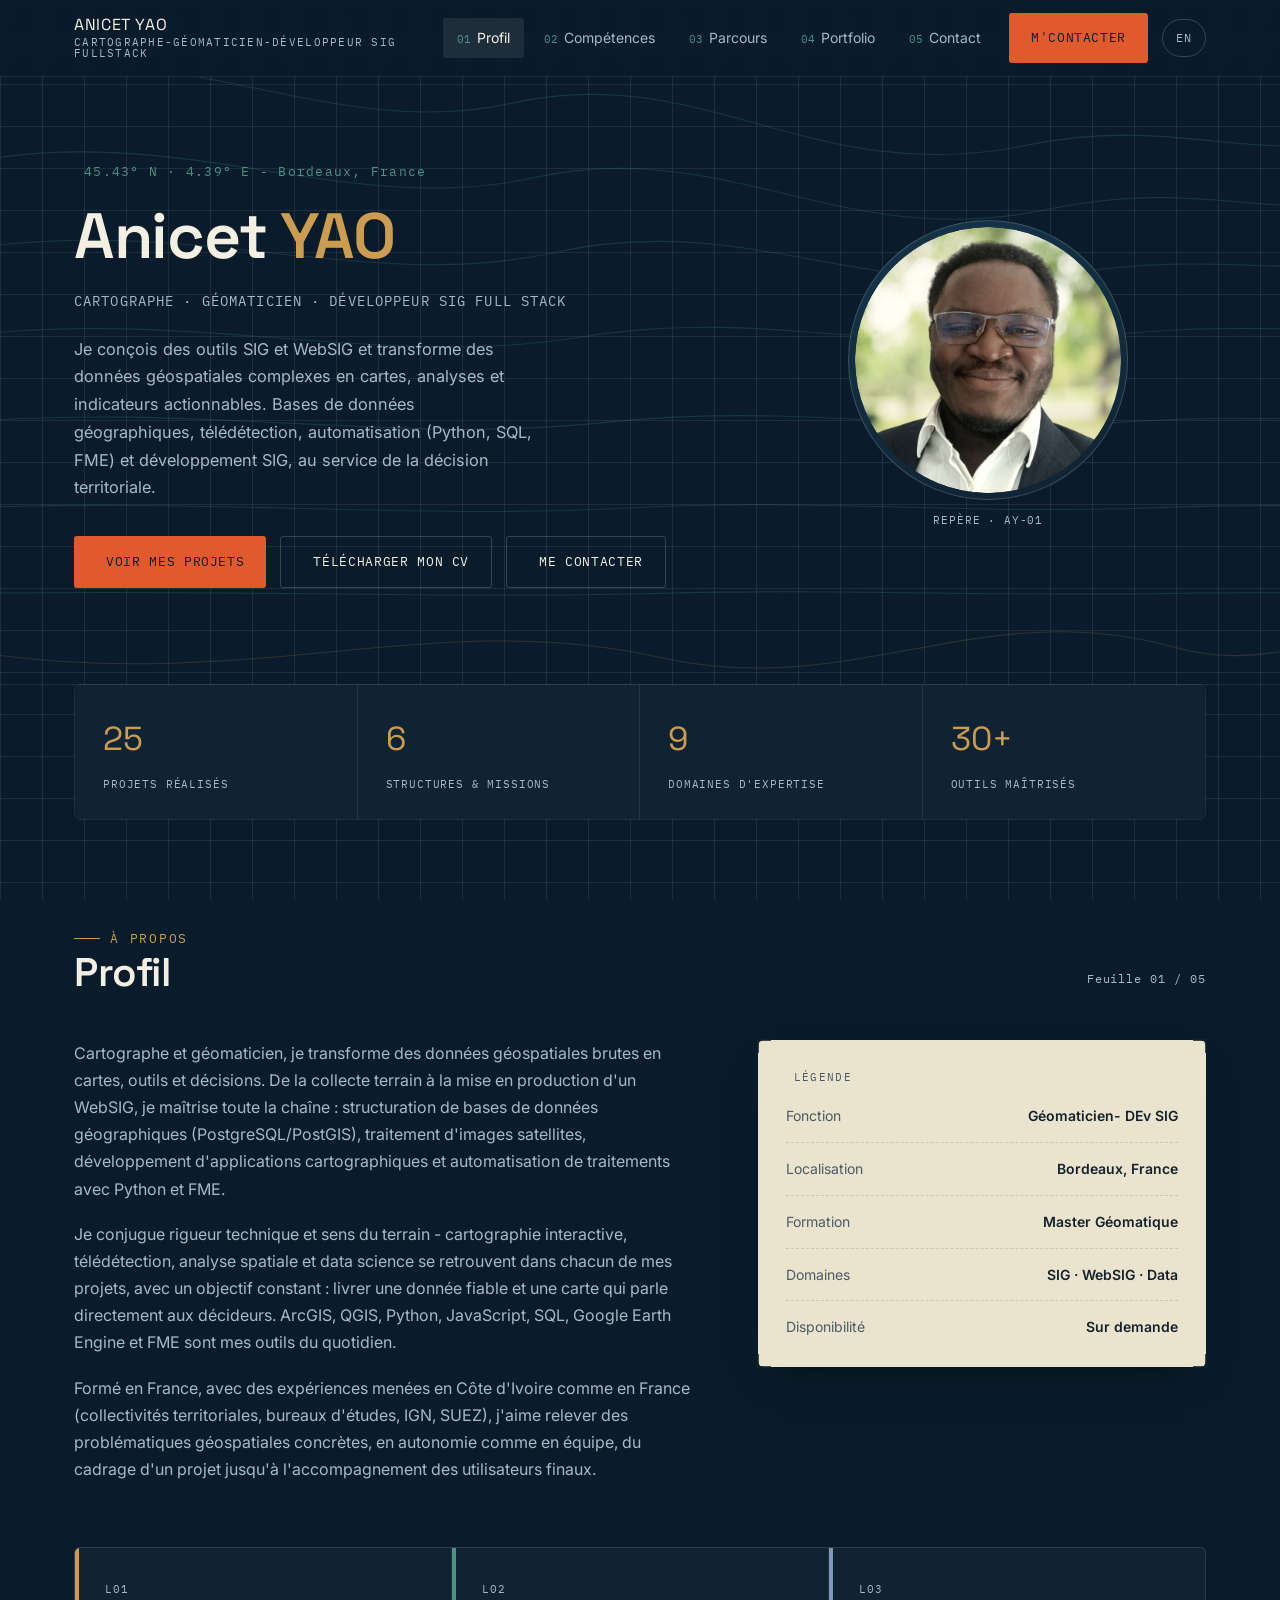
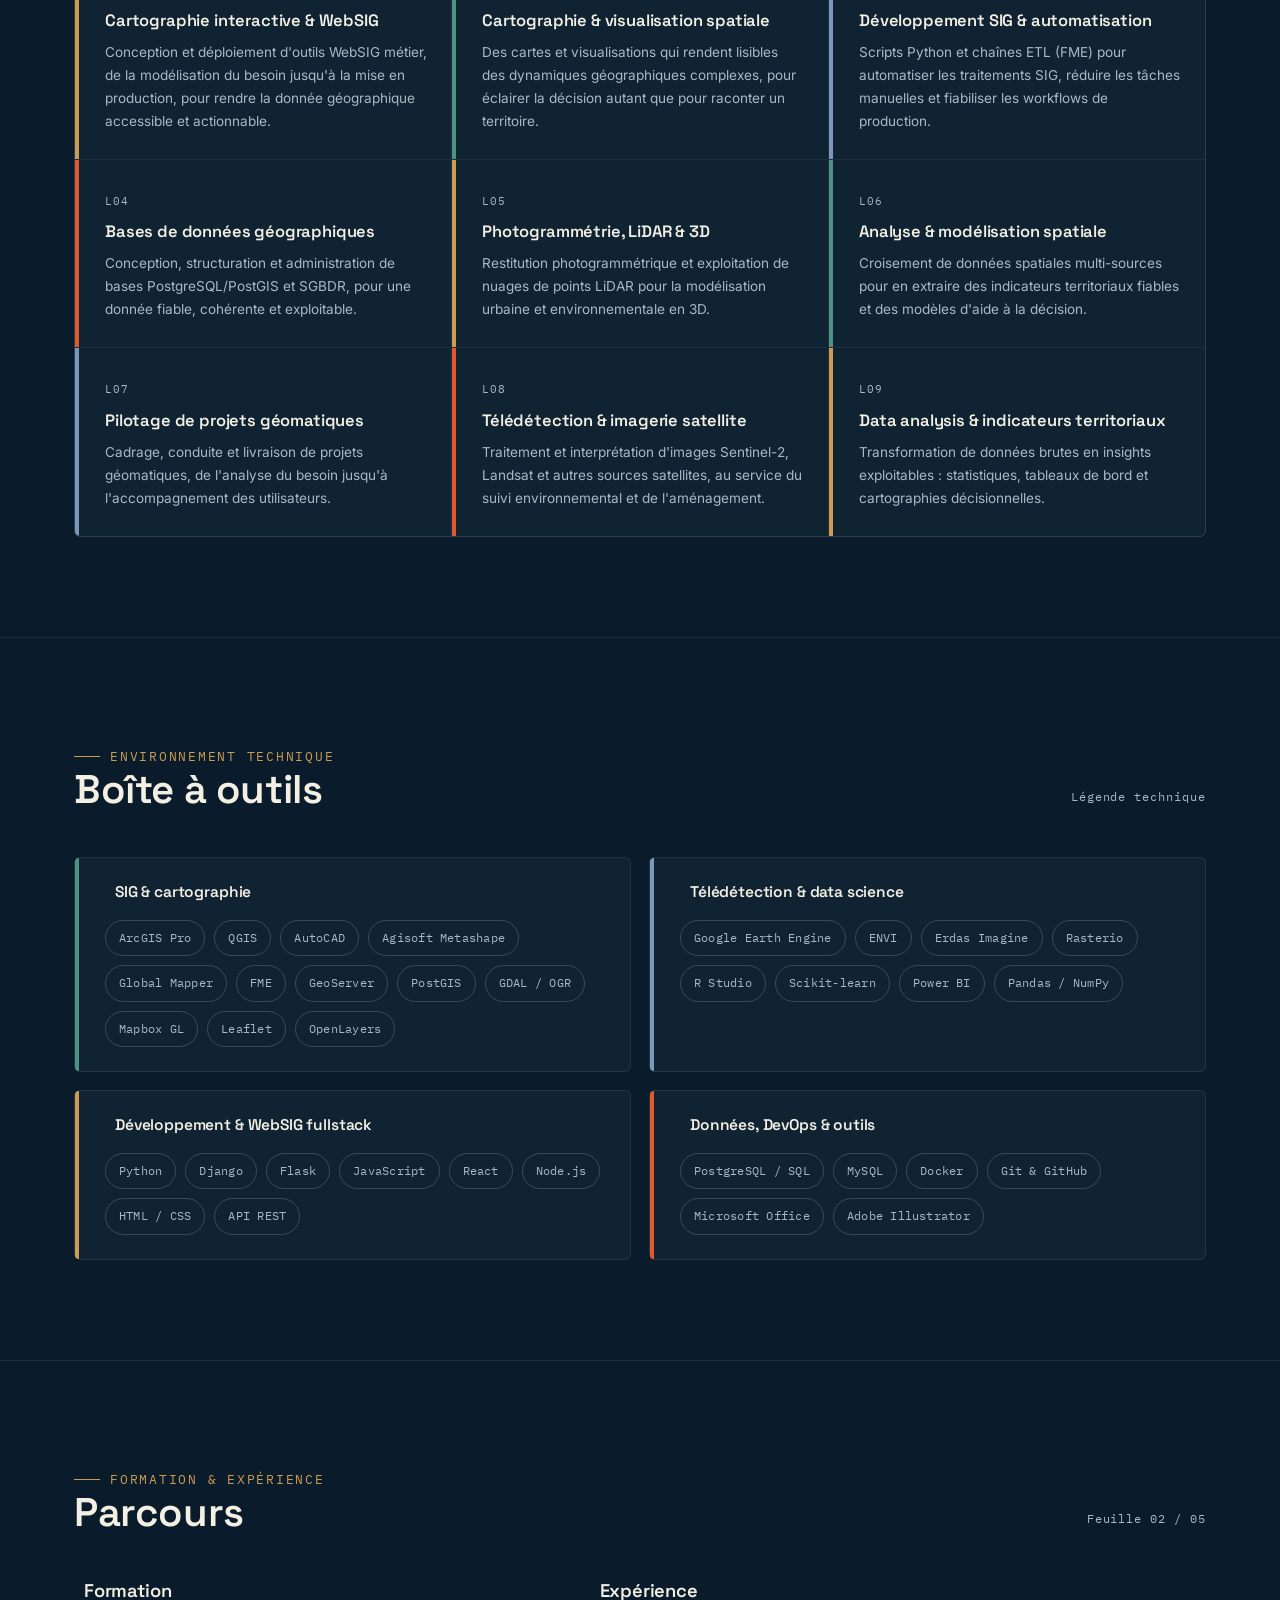
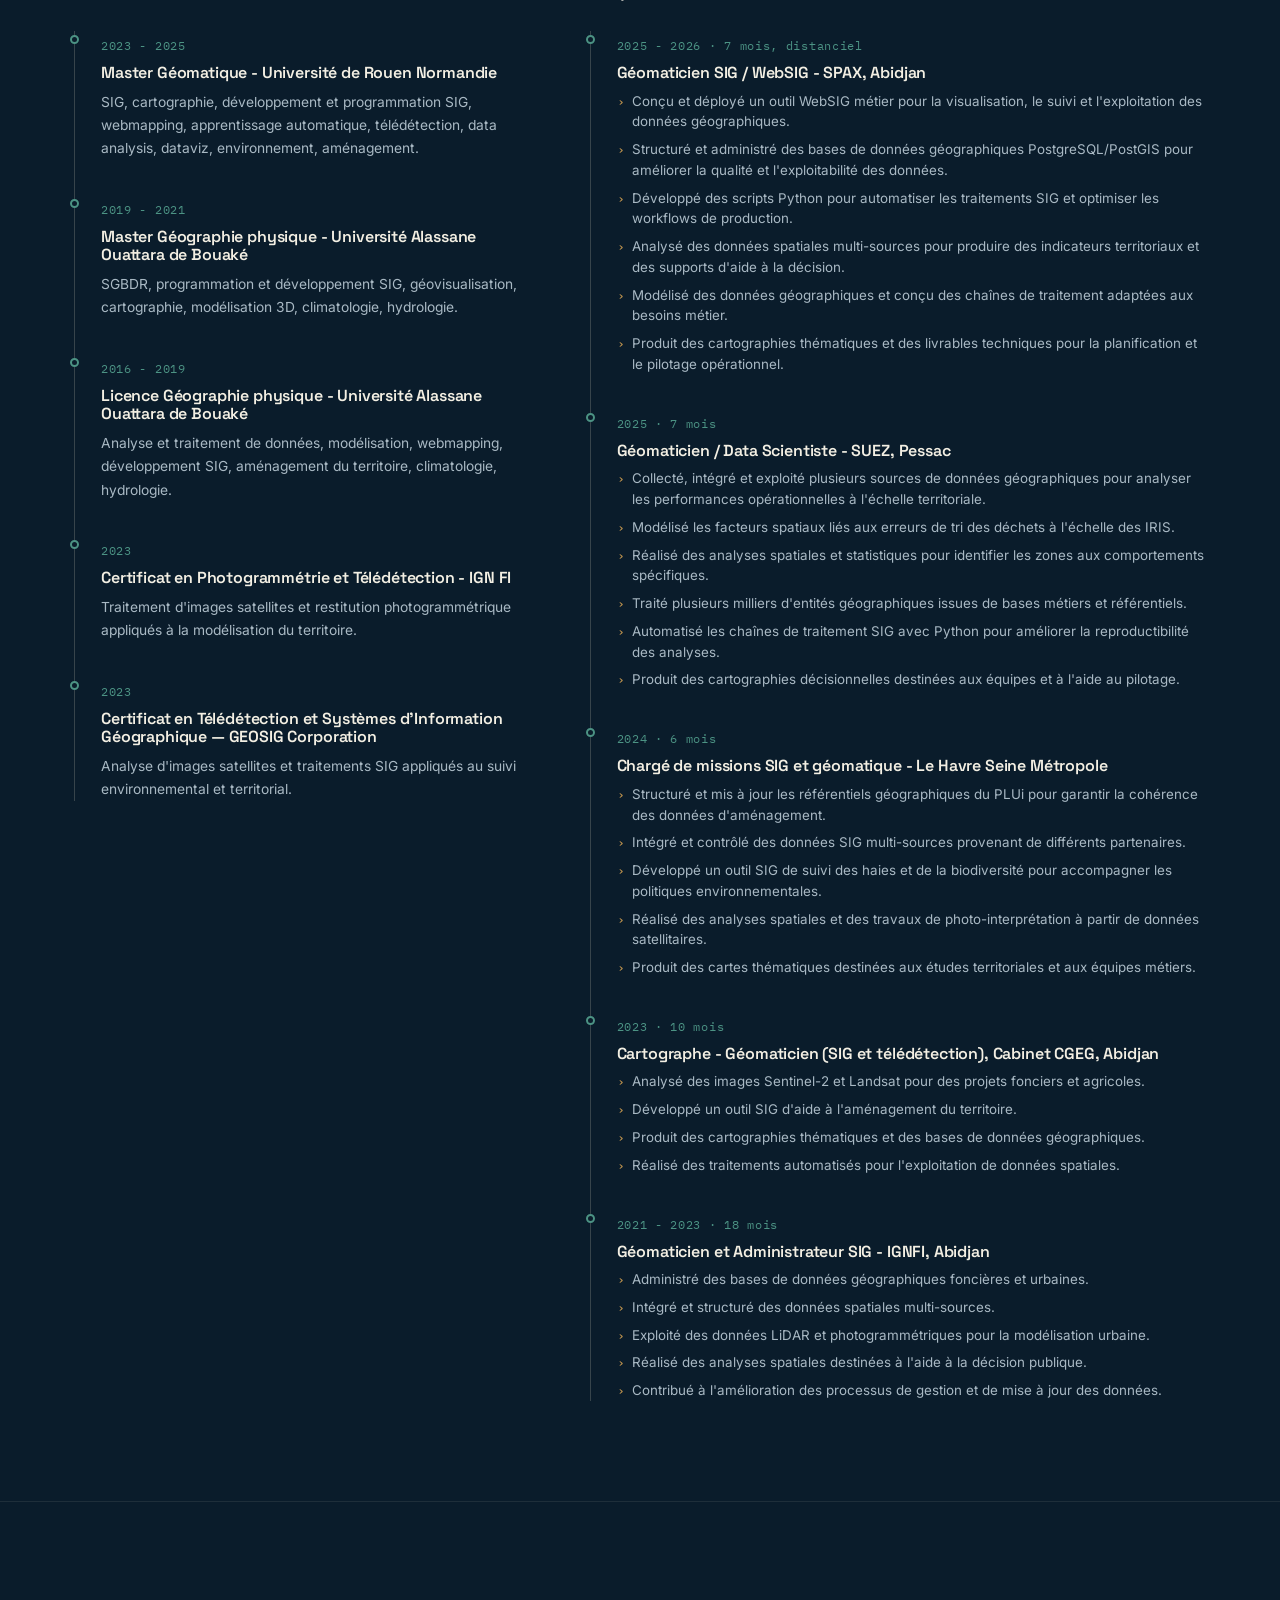
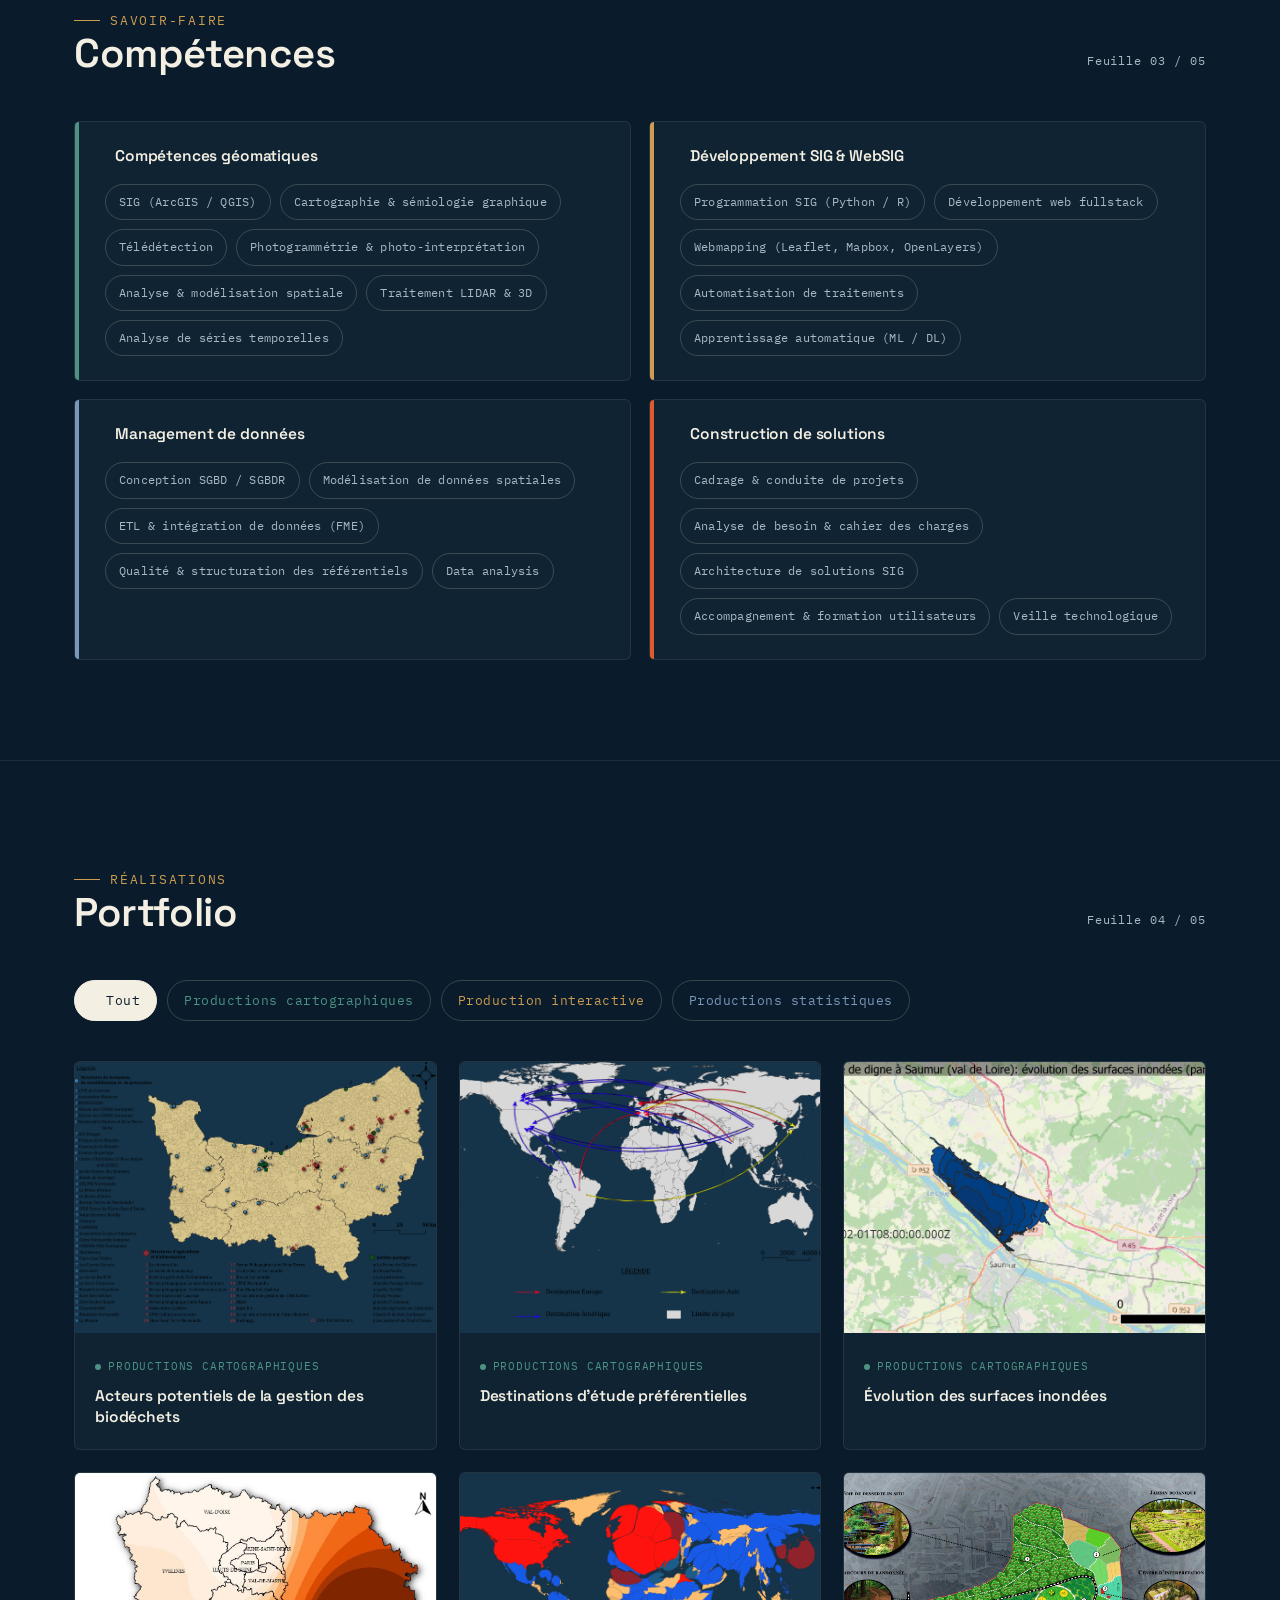
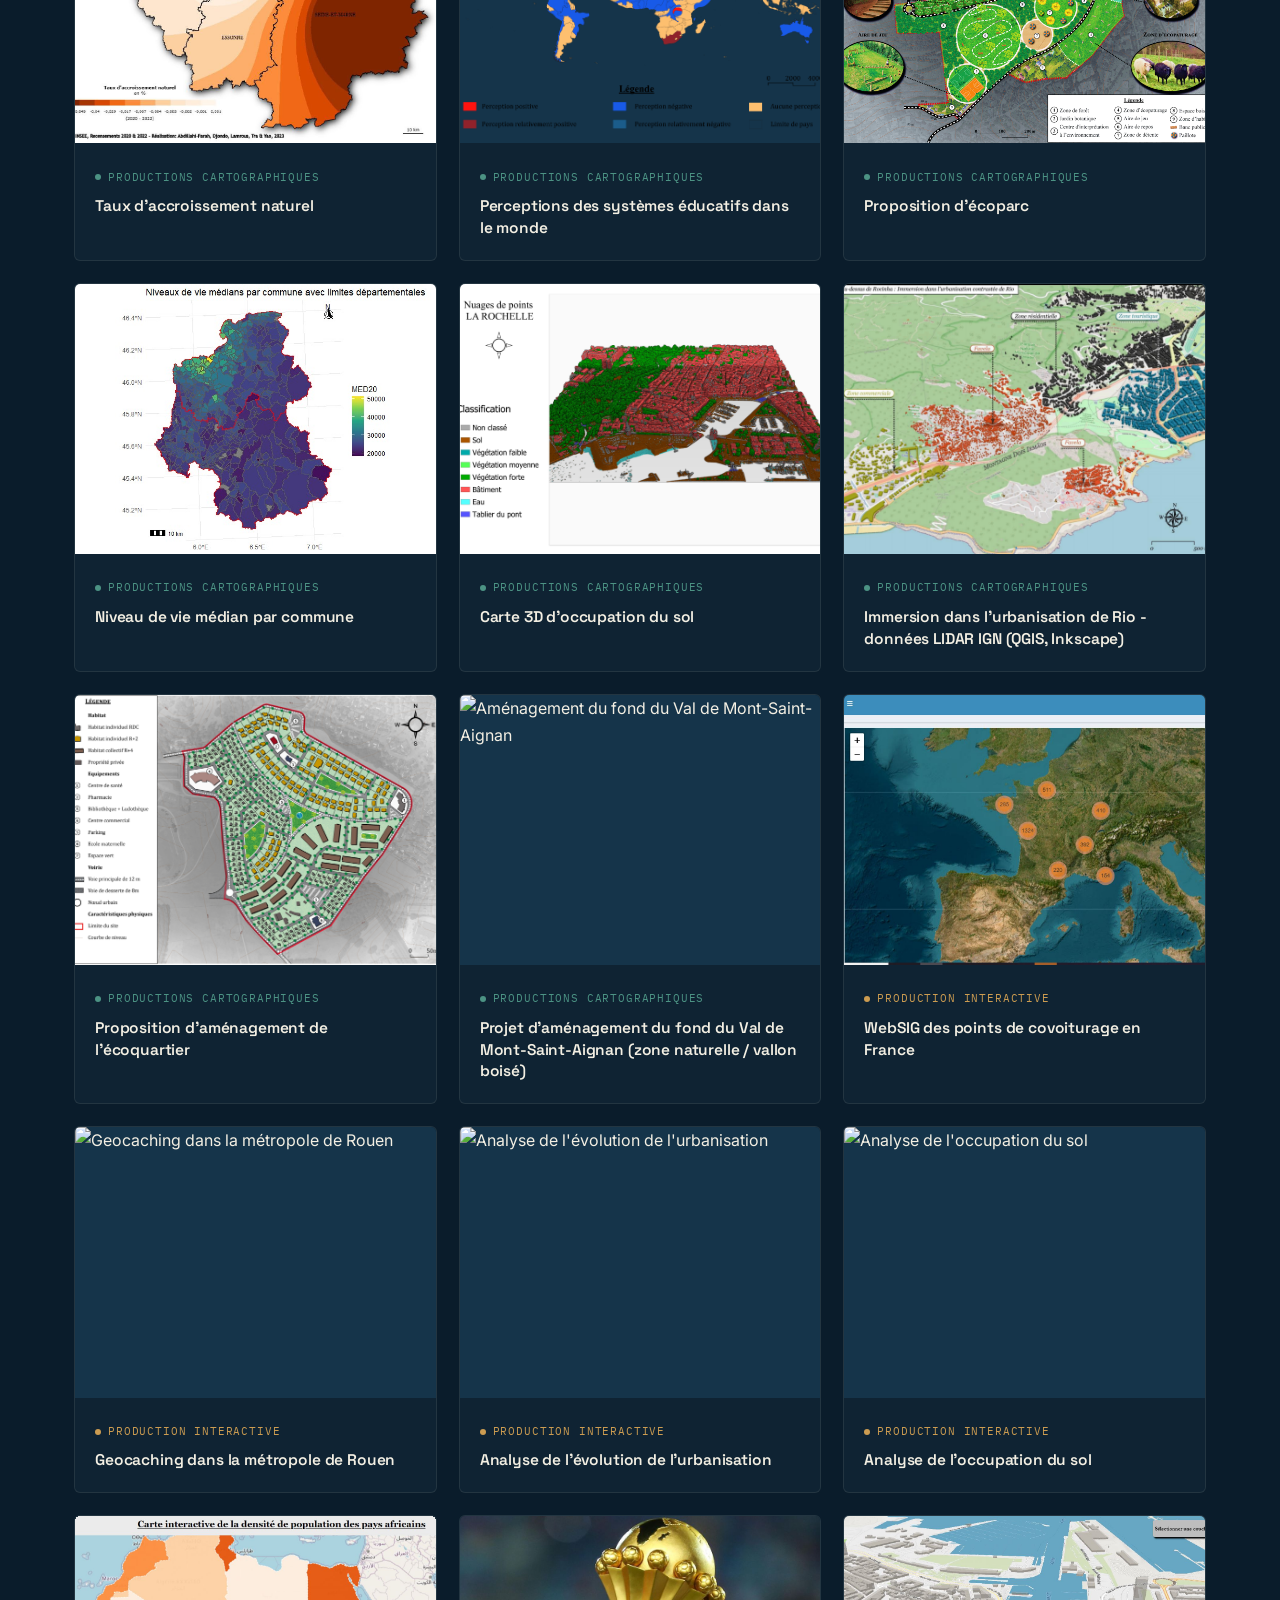
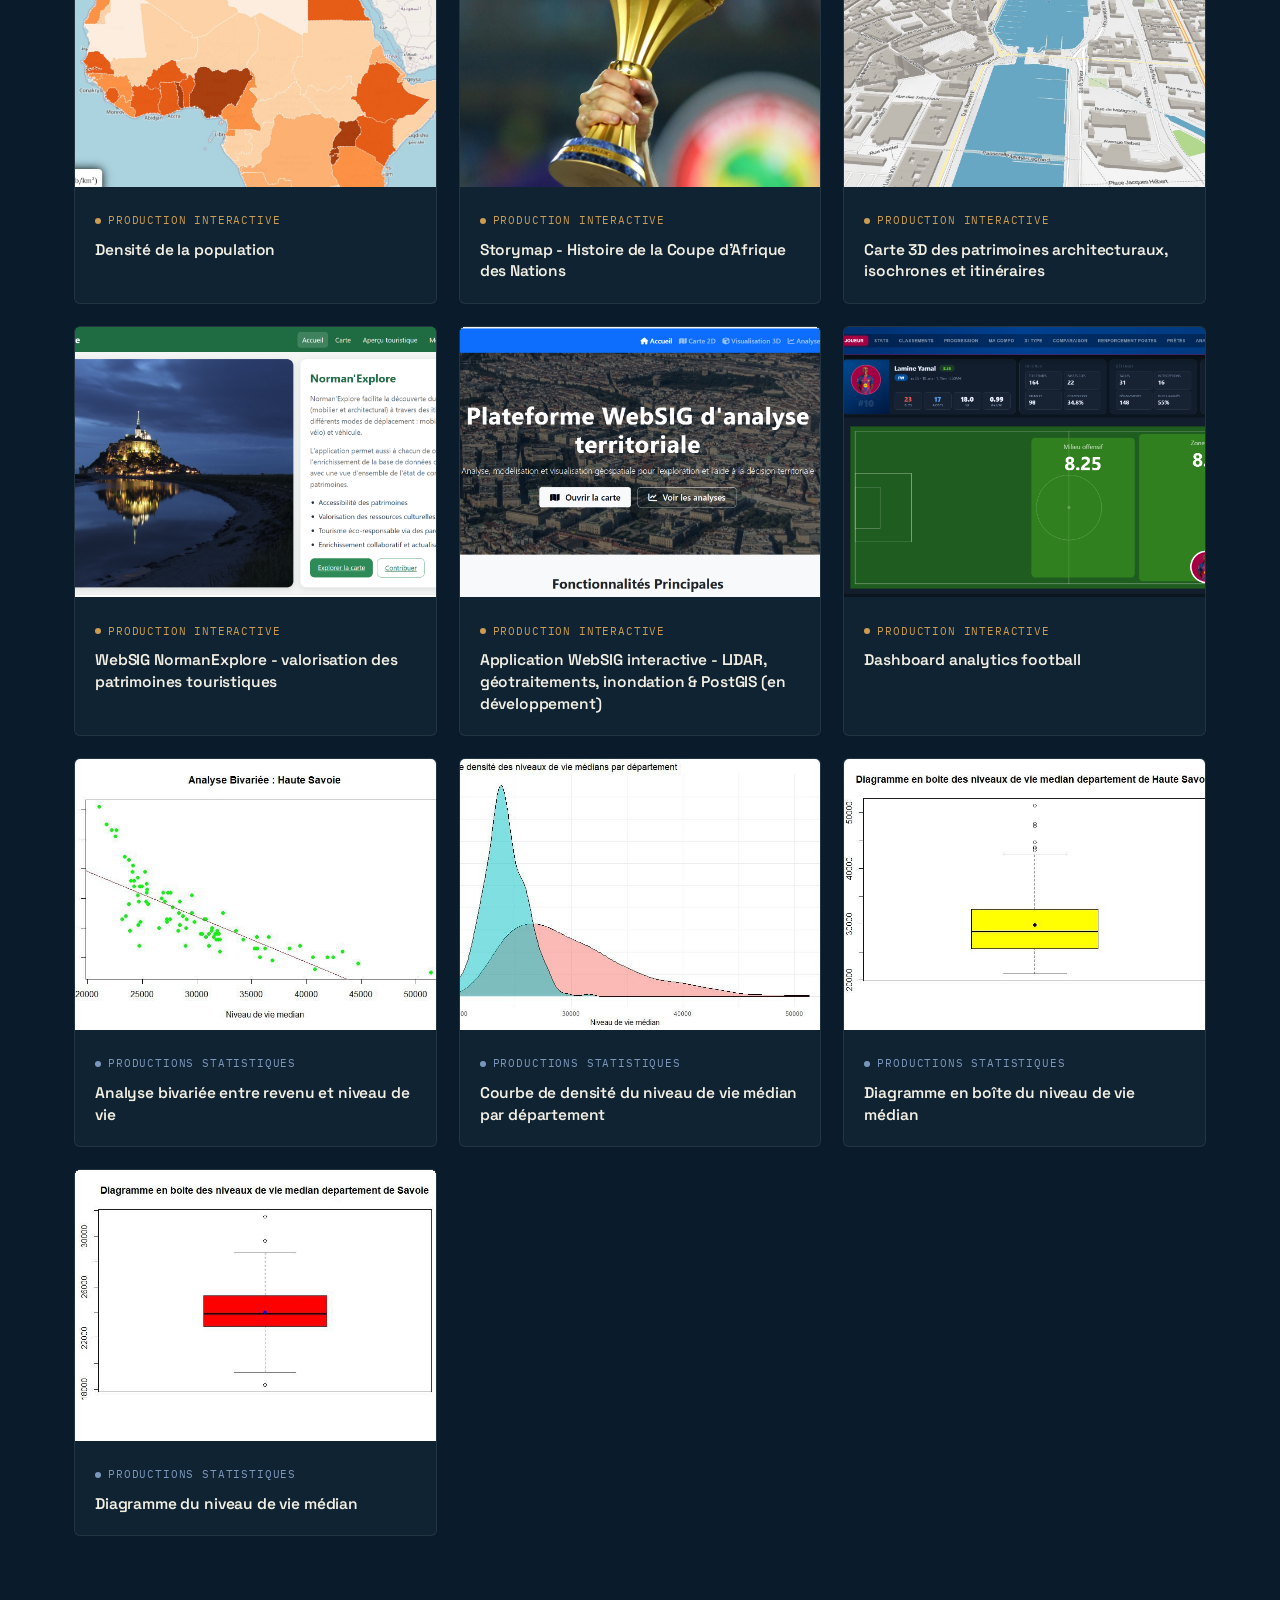
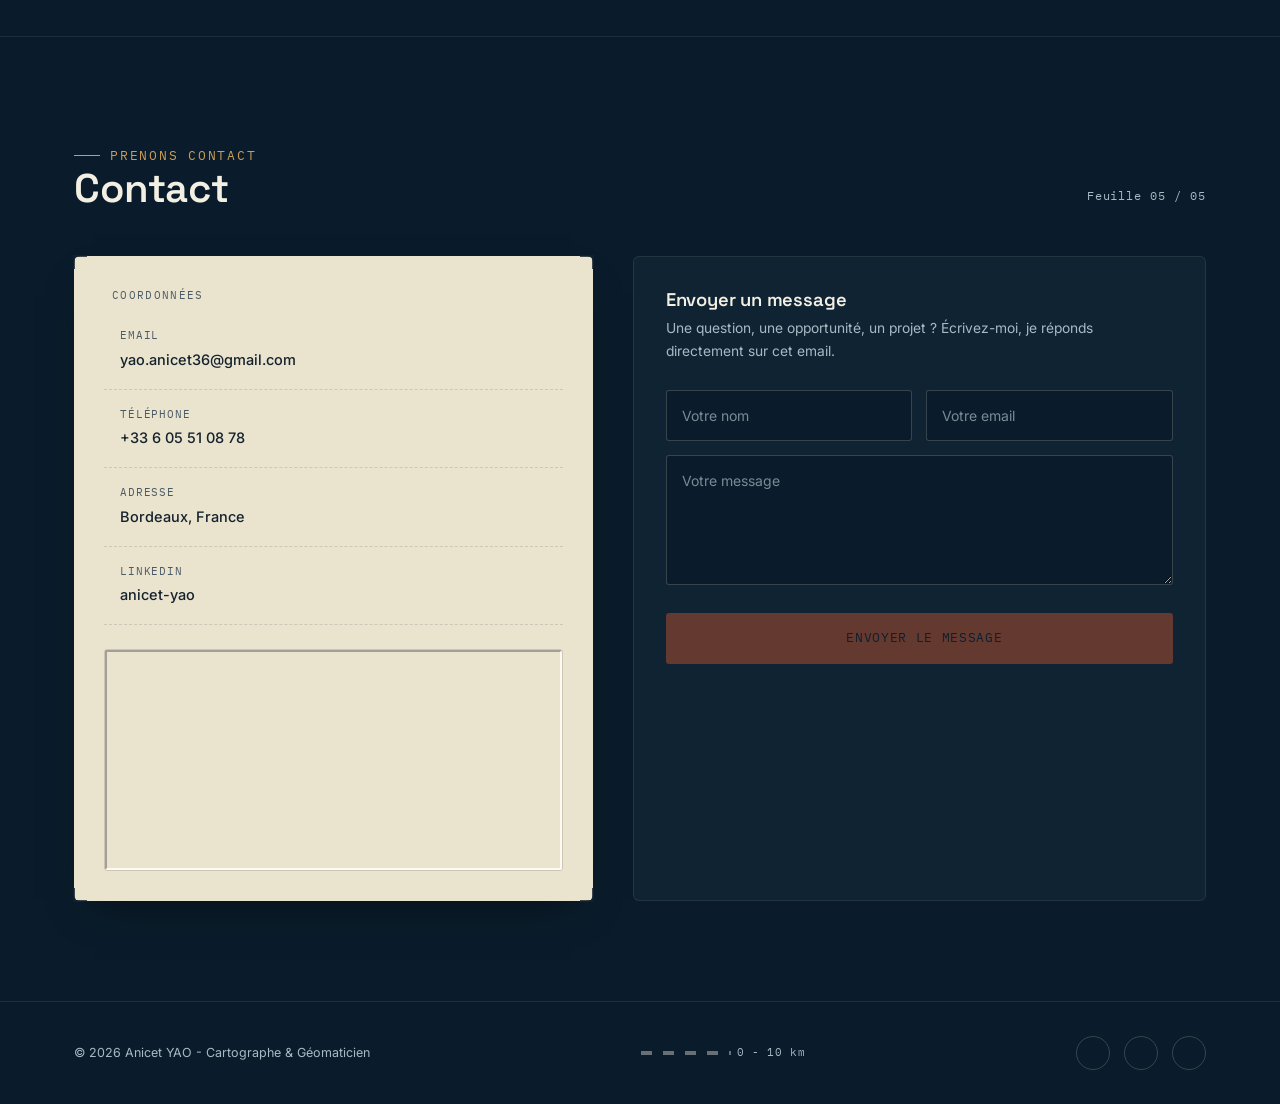
==== index.html @ 13329f89 "V2" ====
<!DOCTYPE html>
<html lang="fr">

<head>
  <meta charset="UTF-8">
  <meta name="viewport" content="width=device-width, initial-scale=1.0">
  <meta name="description" content="Anicet YAO - Cartographe-Géomaticien-Développeur SIG fullstack">
  <title>Anicet YAO - Portfolio (Cartographe-Géomaticien-Développeur SIG fullstack)</title>

  <link rel="canonical" href="https://anicetyao225.github.io/porfolio/">
  <link rel="alternate" hreflang="fr" href="https://anicetyao225.github.io/porfolio/">
  <link rel="alternate" hreflang="en" href="https://anicetyao225.github.io/porfolio/en/">
  <link rel="alternate" hreflang="x-default" href="https://anicetyao225.github.io/porfolio/">

  <!-- Open Graph / réseaux sociaux -->
  <meta property="og:type" content="website">
<meta property="og:title" content="Anicet YAO - Cartographe, Géomaticien et Développeur SIG">
<meta property="og:description" content="SIG, cartographie, télédétection, développement WebSIG et data science. Portfolio de projets géospatiaux.">
<meta property="og:image" content="https://anicetyao225.github.io/porfolio/assets/images/og-cover.png">
<meta property="og:url" content="https://anicetyao225.github.io/porfolio/">
<meta property="og:locale" content="fr_FR">

  <meta name="twitter:card" content="summary_large_image">
  <meta name="twitter:title" content="Anicet YAO - Cartographe-Géomaticien-Développeur SIG fullstack">
  <meta name="twitter:description" content="SIG, cartographie, télédétection, développement WebSIG et data science.">
  <meta name="twitter:image" content="https://anicetyao225.github.io/porfolio/assets/images/og-cover.png">

  <link rel="shortcut icon" href="./assets/images/logo.ico" type="image/x-icon">

  <link rel="stylesheet" href="./assets/css/style.css">

  <link rel="preconnect" href="https://fonts.googleapis.com">
  <link rel="preconnect" href="https://fonts.gstatic.com" crossorigin>
  <link href="https://fonts.googleapis.com/css2?family=Space+Grotesk:wght@500;600;700&family=IBM+Plex+Mono:wght@400;500&family=Inter:wght@400;500;600&display=swap" rel="stylesheet">
</head>

<body>

  <a href="#profil" class="skip-link">Aller au contenu</a>

  <div class="grid-overlay" aria-hidden="true"></div>

  <!-- ===== HEADER ===== -->
  <header class="site-header">
    <div class="container">

      <div class="brand">
        <span class="brand-name">ANICET YAO</span>
        <span class="brand-role">Cartographe-Géomaticien-Développeur SIG fullstack</span>
      </div>

      <nav>
        <ul class="nav-list" data-nav-list>
          <li><a href="#profil" class="nav-link active" data-nav-link><span class="ref">01</span>Profil</a></li>
          <li><a href="#competences" class="nav-link" data-nav-link><span class="ref">02</span>Compétences</a></li>
          <li><a href="#parcours" class="nav-link" data-nav-link><span class="ref">03</span>Parcours</a></li>
          <li><a href="#portfolio" class="nav-link" data-nav-link><span class="ref">04</span>Portfolio</a></li>
          <li><a href="#contact" class="nav-link" data-nav-link><span class="ref">05</span>Contact</a></li>
          <li class="nav-cta"><a href="#contact" class="btn btn-solid">M'contacter</a></li>
          <li class="lang-switch"><a href="./en/index.html" hreflang="en">EN</a></li>
        </ul>
      </nav>

      <button class="nav-toggle" data-nav-toggle aria-label="Ouvrir le menu">
        <ion-icon name="menu-outline"></ion-icon>
      </button>

    </div>
  </header>

  <main>

    <!-- ===== HERO ===== -->
    <section class="hero" id="profil">
      <div class="container">

        <div class="hero-copy">
          <p class="hero-coords"><ion-icon name="locate-outline"></ion-icon> 45.43° N · 4.39° E - Bordeaux, France</p>

          <h1 class="hero-title">Anicet <span class="accent">YAO</span></h1>
          <p class="hero-role">Cartographe · Géomaticien · Développeur SIG Full Stack</p>

          <p class="hero-text">
            Je conçois des outils SIG et WebSIG et transforme des données géospatiales complexes en cartes,
            analyses et indicateurs actionnables. Bases de données géographiques, télédétection,
            automatisation (Python, SQL, FME) et développement SIG, au service de la décision territoriale.
          </p>

          <div class="hero-actions">
            <a href="#portfolio" class="btn btn-solid"><ion-icon name="grid-outline"></ion-icon> Voir mes projets</a>
            <a href="./assets/cv/Anicet_YAO_CV.pdf" class="btn btn-outline" download><ion-icon name="download-outline"></ion-icon> Télécharger mon CV</a>
            <a href="#contact" class="btn btn-outline"><ion-icon name="mail-outline"></ion-icon> Me contacter</a>
          </div>
        </div>

        <div class="hero-portrait">
          <div class="hero-portrait-frame">
            <img src="./assets/images/-image.png" alt="Portrait d'Anicet YAO">
          </div>
          <p class="hero-portrait-label">Repère · AY-01</p>
        </div>

      </div>
    </section>

    <!-- ===== STATS ===== -->
    <section class="stats-band">
      <div class="container">
        <div class="stats-strip reveal">
          <div class="stat">
            <p class="stat-num">25</p>
            <p class="stat-label">Projets réalisés</p>
          </div>
          <div class="stat">
            <p class="stat-num">6</p>
            <p class="stat-label">Structures &amp; missions</p>
          </div>
          <div class="stat">
            <p class="stat-num">9</p>
            <p class="stat-label">Domaines d'expertise</p>
          </div>
          <div class="stat">
            <p class="stat-num">30+</p>
            <p class="stat-label">Outils maîtrisés</p>
          </div>
        </div>
      </div>
    </section>

    <!-- ===== ABOUT ===== -->
    <section class="section about" id="about">
      <div class="container">

        <div class="section-head">
          <div>
            <p class="eyebrow">À propos</p>
            <h2 class="section-title">Profil</h2>
          </div>
          <span class="section-ref">Feuille 01 / 05</span>
        </div>

        <div class="about-grid reveal">

          <div class="about-text">
            <p>
              Cartographe et géomaticien, je transforme des données géospatiales brutes en cartes,
              outils et décisions. De la collecte terrain à la mise en production d'un WebSIG, je
              maîtrise toute la chaîne : structuration de bases de données géographiques
              (PostgreSQL/PostGIS), traitement d'images satellites, développement d'applications
              cartographiques et automatisation de traitements avec Python et FME.
            </p>
            <p>
              Je conjugue rigueur technique et sens du terrain - cartographie interactive, télédétection,
              analyse spatiale et data science se retrouvent dans chacun de mes projets, avec un objectif
              constant : livrer une donnée fiable et une carte qui parle directement aux décideurs.
              ArcGIS, QGIS, Python, JavaScript, SQL, Google Earth Engine et FME sont mes outils du
              quotidien.
            </p>
            <p>
              Formé en France, avec des expériences menées en Côte d'Ivoire comme en France
              (collectivités territoriales, bureaux d'études, IGN, SUEZ), j'aime relever des problématiques
              géospatiales concrètes, en autonomie comme en équipe, du cadrage d'un projet jusqu'à
              l'accompagnement des utilisateurs finaux.
            </p>
          </div>

          <div class="legend-card ticks">
            <span class="tick-bl"></span><span class="tick-br"></span>
            <p class="legend-title"><ion-icon name="bookmark-outline"></ion-icon> Légende</p>
            <div class="legend-list">
              <div class="legend-item"><span class="k">Fonction</span><span class="v">Géomaticien- DEv SIG</span></div>
              <div class="legend-item"><span class="k">Localisation</span><span class="v">Bordeaux, France</span></div>
              <div class="legend-item"><span class="k">Formation</span><span class="v">Master Géomatique</span></div>
              <div class="legend-item"><span class="k">Domaines</span><span class="v">SIG · WebSIG · Data</span></div>
              <div class="legend-item"><span class="k">Disponibilité</span><span class="v">Sur demande</span></div>
            </div>
          </div>

        </div>

        <div class="layers-grid reveal">

          <div class="layer-card" style="--swatch:var(--cat-interactive)">
            <span class="layer-code">L01</span>
            <h4 class="layer-title">Cartographie interactive &amp; WebSIG</h4>
            <p class="layer-text">Conception et déploiement d'outils WebSIG métier, de la modélisation du besoin jusqu'à la mise en production, pour rendre la donnée géographique accessible et actionnable.</p>
          </div>

          <div class="layer-card" style="--swatch:var(--cat-carto)">
            <span class="layer-code">L02</span>
            <h4 class="layer-title">Cartographie &amp; visualisation spatiale</h4>
            <p class="layer-text">Des cartes et visualisations qui rendent lisibles des dynamiques géographiques complexes, pour éclairer la décision autant que pour raconter un territoire.</p>
          </div>

          <div class="layer-card" style="--swatch:var(--cat-stats)">
            <span class="layer-code">L03</span>
            <h4 class="layer-title">Développement SIG &amp; automatisation</h4>
            <p class="layer-text">Scripts Python et chaînes ETL (FME) pour automatiser les traitements SIG, réduire les tâches manuelles et fiabiliser les workflows de production.</p>
          </div>

          <div class="layer-card" style="--swatch:var(--cat-linkedin)">
            <span class="layer-code">L04</span>
            <h4 class="layer-title">Bases de données géographiques</h4>
            <p class="layer-text">Conception, structuration et administration de bases PostgreSQL/PostGIS et SGBDR, pour une donnée fiable, cohérente et exploitable.</p>
          </div>

          <div class="layer-card" style="--swatch:var(--cat-interactive)">
            <span class="layer-code">L05</span>
            <h4 class="layer-title">Photogrammétrie, LiDAR &amp; 3D</h4>
            <p class="layer-text">Restitution photogrammétrique et exploitation de nuages de points LiDAR pour la modélisation urbaine et environnementale en 3D.</p>
          </div>

          <div class="layer-card" style="--swatch:var(--cat-carto)">
            <span class="layer-code">L06</span>
            <h4 class="layer-title">Analyse &amp; modélisation spatiale</h4>
            <p class="layer-text">Croisement de données spatiales multi-sources pour en extraire des indicateurs territoriaux fiables et des modèles d'aide à la décision.</p>
          </div>

          <div class="layer-card" style="--swatch:var(--cat-stats)">
            <span class="layer-code">L07</span>
            <h4 class="layer-title">Pilotage de projets géomatiques</h4>
            <p class="layer-text">Cadrage, conduite et livraison de projets géomatiques, de l'analyse du besoin jusqu'à l'accompagnement des utilisateurs.</p>
          </div>

          <div class="layer-card" style="--swatch:var(--cat-linkedin)">
            <span class="layer-code">L08</span>
            <h4 class="layer-title">Télédétection &amp; imagerie satellite</h4>
            <p class="layer-text">Traitement et interprétation d'images Sentinel-2, Landsat et autres sources satellites, au service du suivi environnemental et de l'aménagement.</p>
          </div>

          <div class="layer-card" style="--swatch:var(--cat-interactive)">
            <span class="layer-code">L09</span>
            <h4 class="layer-title">Data analysis &amp; indicateurs territoriaux</h4>
            <p class="layer-text">Transformation de données brutes en insights exploitables : statistiques, tableaux de bord et cartographies décisionnelles.</p>
          </div>

        </div>

      </div>
    </section>

    <!-- ===== TOOLKIT ===== -->
    <section class="section toolkit">
      <div class="container">

        <div class="section-head">
          <div>
            <p class="eyebrow">Environnement technique</p>
            <h2 class="section-title">Boîte à outils</h2>
          </div>
          <span class="section-ref">Légende technique</span>
        </div>

        <div class="skill-groups reveal">

          <div class="skill-group" style="--swatch:var(--cat-carto)">
            <div class="skill-group-head"><ion-icon name="map-outline"></ion-icon><h3 class="skill-group-title">SIG &amp; cartographie</h3></div>
            <ul class="tag-list">
              <li class="tag">ArcGIS Pro</li>
              <li class="tag">QGIS</li>
              <li class="tag">AutoCAD</li>
              <li class="tag">Agisoft Metashape</li>
              <li class="tag">Global Mapper</li>
              <li class="tag">FME</li>
              <li class="tag">GeoServer</li>
              <li class="tag">PostGIS</li>
              <li class="tag">GDAL / OGR</li>
              <li class="tag">Mapbox GL</li>
              <li class="tag">Leaflet</li>
              <li class="tag">OpenLayers</li>
            </ul>
          </div>

          <div class="skill-group" style="--swatch:var(--cat-stats)">
            <div class="skill-group-head"><ion-icon name="analytics-outline"></ion-icon><h3 class="skill-group-title">Télédétection &amp; data science</h3></div>
            <ul class="tag-list">
              <li class="tag">Google Earth Engine</li>
              <li class="tag">ENVI</li>
              <li class="tag">Erdas Imagine</li>
              <li class="tag">Rasterio</li>
              <li class="tag">R Studio</li>
              <li class="tag">Scikit-learn</li>
              <li class="tag">Power BI</li>
              <li class="tag">Pandas / NumPy</li>
            </ul>
          </div>

          <div class="skill-group" style="--swatch:var(--cat-interactive)">
            <div class="skill-group-head"><ion-icon name="terminal-outline"></ion-icon><h3 class="skill-group-title">Développement &amp; WebSIG fullstack</h3></div>
            <ul class="tag-list">
              <li class="tag">Python</li>
              <li class="tag">Django</li>
              <li class="tag">Flask</li>
              <li class="tag">JavaScript</li>
              <li class="tag">React</li>
              <li class="tag">Node.js</li>
              <li class="tag">HTML / CSS</li>
              <li class="tag">API REST</li>
            </ul>
          </div>

          <div class="skill-group" style="--swatch:var(--cat-linkedin)">
            <div class="skill-group-head"><ion-icon name="cloud-outline"></ion-icon><h3 class="skill-group-title">Données, DevOps &amp; outils</h3></div>
            <ul class="tag-list">
              <li class="tag">PostgreSQL / SQL</li>
              <li class="tag">MySQL</li>
              <li class="tag">Docker</li>
              <li class="tag">Git &amp; GitHub</li>
              <li class="tag">Microsoft Office</li>
              <li class="tag">Adobe Illustrator</li>
            </ul>
          </div>

        </div>
      </div>
    </section>

    <!-- ===== PARCOURS ===== -->
    <section class="section parcours" id="parcours">
      <div class="container">

        <div class="section-head">
          <div>
            <p class="eyebrow">Formation &amp; expérience</p>
            <h2 class="section-title">Parcours</h2>
          </div>
          <span class="section-ref">Feuille 02 / 05</span>
        </div>

        <div class="parcours-grid reveal">

          <div>
            <div class="track-head"><ion-icon name="book-outline"></ion-icon><h3>Formation</h3></div>
            <ol class="track">

              <li class="track-item">
                <span class="track-year">2023 - 2025</span>
                <h4 class="track-title">Master Géomatique - Université de Rouen Normandie</h4>
                <p class="track-text">SIG, cartographie, développement et programmation SIG, webmapping, apprentissage automatique, télédétection, data analysis, dataviz, environnement, aménagement.</p>
              </li>

              <li class="track-item">
                <span class="track-year">2019 - 2021</span>
                <h4 class="track-title">Master Géographie physique - Université Alassane Ouattara de Bouaké</h4>
                <p class="track-text">SGBDR, programmation et développement SIG, géovisualisation, cartographie, modélisation 3D, climatologie, hydrologie.</p>
              </li>

              <li class="track-item">
                <span class="track-year">2016 - 2019</span>
                <h4 class="track-title">Licence Géographie physique - Université Alassane Ouattara de Bouaké</h4>
                <p class="track-text">Analyse et traitement de données, modélisation, webmapping, développement SIG, aménagement du territoire, climatologie, hydrologie.</p>
              </li>

              <li class="track-item">
                <span class="track-year">2023</span>
                <h4 class="track-title">Certificat en Photogrammétrie et Télédétection - IGN FI</h4>
                <p class="track-text">Traitement d'images satellites et restitution photogrammétrique appliqués à la modélisation du territoire.</p>
              </li>

              <li class="track-item">
                <span class="track-year">2023</span>
                <h4 class="track-title">Certificat en Télédétection et Systèmes d'Information Géographique — GEOSIG Corporation</h4>
                <p class="track-text">Analyse d'images satellites et traitements SIG appliqués au suivi environnemental et territorial.</p>
              </li>

            </ol>
          </div>

          <div>
            <div class="track-head"><ion-icon name="briefcase-outline"></ion-icon><h3>Expérience</h3></div>
            <ol class="track">
              <li class="track-item">
                <span class="track-year">2025 - 2026 · 7 mois, distanciel</span>
                <h4 class="track-title">Géomaticien SIG / WebSIG - SPAX, Abidjan</h4>
                <ul class="track-list">
                  <li>Conçu et déployé un outil WebSIG métier pour la visualisation, le suivi et l'exploitation des données géographiques.</li>
                  <li>Structuré et administré des bases de données géographiques PostgreSQL/PostGIS pour améliorer la qualité et l'exploitabilité des données.</li>
                  <li>Développé des scripts Python pour automatiser les traitements SIG et optimiser les workflows de production.</li>
                  <li>Analysé des données spatiales multi-sources pour produire des indicateurs territoriaux et des supports d'aide à la décision.</li>
                  <li>Modélisé des données géographiques et conçu des chaînes de traitement adaptées aux besoins métier.</li>
                  <li>Produit des cartographies thématiques et des livrables techniques pour la planification et le pilotage opérationnel.</li>
                </ul>
              </li>

              <li class="track-item">
                <span class="track-year">2025 · 7 mois</span>
                <h4 class="track-title">Géomaticien / Data Scientiste - SUEZ, Pessac</h4>
                <ul class="track-list">
                  <li>Collecté, intégré et exploité plusieurs sources de données géographiques pour analyser les performances opérationnelles à l'échelle territoriale.</li>
                  <li>Modélisé les facteurs spatiaux liés aux erreurs de tri des déchets à l'échelle des IRIS.</li>
                  <li>Réalisé des analyses spatiales et statistiques pour identifier les zones aux comportements spécifiques.</li>
                  <li>Traité plusieurs milliers d'entités géographiques issues de bases métiers et référentiels.</li>
                  <li>Automatisé les chaînes de traitement SIG avec Python pour améliorer la reproductibilité des analyses.</li>
                  <li>Produit des cartographies décisionnelles destinées aux équipes et à l'aide au pilotage.</li>
                </ul>
              </li>

              <li class="track-item">
                <span class="track-year">2024 · 6 mois</span>
                <h4 class="track-title">Chargé de missions SIG et géomatique - Le Havre Seine Métropole</h4>
                <ul class="track-list">
                  <li>Structuré et mis à jour les référentiels géographiques du PLUi pour garantir la cohérence des données d'aménagement.</li>
                  <li>Intégré et contrôlé des données SIG multi-sources provenant de différents partenaires.</li>
                  <li>Développé un outil SIG de suivi des haies et de la biodiversité pour accompagner les politiques environnementales.</li>
                  <li>Réalisé des analyses spatiales et des travaux de photo-interprétation à partir de données satellitaires.</li>
                  <li>Produit des cartes thématiques destinées aux études territoriales et aux équipes métiers.</li>
                </ul>
              </li>

              <li class="track-item">
                <span class="track-year">2023 · 10 mois</span>
                <h4 class="track-title">Cartographe - Géomaticien (SIG et télédétection), Cabinet CGEG, Abidjan</h4>
                <ul class="track-list">
                  <li>Analysé des images Sentinel-2 et Landsat pour des projets fonciers et agricoles.</li>
                  <li>Développé un outil SIG d'aide à l'aménagement du territoire.</li>
                  <li>Produit des cartographies thématiques et des bases de données géographiques.</li>
                  <li>Réalisé des traitements automatisés pour l'exploitation de données spatiales.</li>
                </ul>
              </li>

              <li class="track-item">
                <span class="track-year">2021 - 2023 · 18 mois</span>
                <h4 class="track-title">Géomaticien et Administrateur SIG - IGNFI, Abidjan</h4>
                <ul class="track-list">
                  <li>Administré des bases de données géographiques foncières et urbaines.</li>
                  <li>Intégré et structuré des données spatiales multi-sources.</li>
                  <li>Exploité des données LiDAR et photogrammétriques pour la modélisation urbaine.</li>
                  <li>Réalisé des analyses spatiales destinées à l'aide à la décision publique.</li>
                  <li>Contribué à l'amélioration des processus de gestion et de mise à jour des données.</li>
                </ul>
              </li>

            </ol>
          </div>

        </div>

      </div>
    </section>

    <!-- ===== COMPETENCES ===== -->
    <section class="section competences" id="competences">
      <div class="container">

        <div class="section-head">
          <div>
            <p class="eyebrow">Savoir-faire</p>
            <h2 class="section-title">Compétences</h2>
          </div>
          <span class="section-ref">Feuille 03 / 05</span>
        </div>

        <div class="skill-groups reveal">

          <div class="skill-group" style="--swatch:var(--cat-carto)">
            <div class="skill-group-head"><ion-icon name="earth-outline"></ion-icon><h3 class="skill-group-title">Compétences géomatiques</h3></div>
            <ul class="tag-list">
              <li class="tag">SIG (ArcGIS / QGIS)</li>
              <li class="tag">Cartographie &amp; sémiologie graphique</li>
              <li class="tag">Télédétection</li>
              <li class="tag">Photogrammétrie &amp; photo-interprétation</li>
              <li class="tag">Analyse &amp; modélisation spatiale</li>
              <li class="tag">Traitement LIDAR &amp; 3D</li>
              <li class="tag">Analyse de séries temporelles</li>
            </ul>
          </div>

          <div class="skill-group" style="--swatch:var(--cat-interactive)">
            <div class="skill-group-head"><ion-icon name="code-slash-outline"></ion-icon><h3 class="skill-group-title">Développement SIG &amp; WebSIG</h3></div>
            <ul class="tag-list">
              <li class="tag">Programmation SIG (Python / R)</li>
              <li class="tag">Développement web fullstack</li>
              <li class="tag">Webmapping (Leaflet, Mapbox, OpenLayers)</li>
              <li class="tag">Automatisation de traitements</li>
              <li class="tag">Apprentissage automatique (ML / DL)</li>
            </ul>
          </div>

          <div class="skill-group" style="--swatch:var(--cat-stats)">
            <div class="skill-group-head"><ion-icon name="server-outline"></ion-icon><h3 class="skill-group-title">Management de données</h3></div>
            <ul class="tag-list">
              <li class="tag">Conception SGBD / SGBDR</li>
              <li class="tag">Modélisation de données spatiales</li>
              <li class="tag">ETL &amp; intégration de données (FME)</li>
              <li class="tag">Qualité &amp; structuration des référentiels</li>
              <li class="tag">Data analysis</li>
            </ul>
          </div>

          <div class="skill-group" style="--swatch:var(--cat-linkedin)">
            <div class="skill-group-head"><ion-icon name="construct-outline"></ion-icon><h3 class="skill-group-title">Construction de solutions</h3></div>
            <ul class="tag-list">
              <li class="tag">Cadrage &amp; conduite de projets</li>
              <li class="tag">Analyse de besoin &amp; cahier des charges</li>
              <li class="tag">Architecture de solutions SIG</li>
              <li class="tag">Accompagnement &amp; formation utilisateurs</li>
              <li class="tag">Veille technologique</li>
            </ul>
          </div>

        </div>

      </div>
    </section>

    <!-- ===== PORTFOLIO ===== -->
    <section class="section portfolio" id="portfolio">
      <div class="container">

        <div class="section-head">
          <div>
            <p class="eyebrow">Réalisations</p>
            <h2 class="section-title">Portfolio</h2>
          </div>
          <span class="section-ref">Feuille 04 / 05</span>
        </div>

        <div class="filter-bar" data-filter-bar>
          <button class="filter-btn active" data-filter-btn data-category="all"><span class="dot" style="background:var(--white)"></span>Tout</button>
          <button class="filter-btn" data-filter-btn data-category="productions-cartographiques" style="color:var(--cat-carto)">Productions cartographiques</button>
          <button class="filter-btn" data-filter-btn data-category="production-interactive" style="color:var(--cat-interactive)">Production interactive</button>
          <button class="filter-btn" data-filter-btn data-category="productions-statistiques" style="color:var(--cat-stats)">Productions statistiques</button>
        </div>

        <ul class="project-grid reveal" data-project-grid>

          <!-- Productions cartographiques -->
          <li class="project-card active" data-filter-item data-category="productions-cartographiques">
            <a href="#" class="lightbox-trigger" data-lightbox>
              <figure class="project-media">
                <img src="./assets/images/Acteurs potentiels de la gestion du biodéchets en Normandie.png" alt="Acteurs potentiels de biodéchets" loading="lazy">
                <span class="view"><ion-icon name="eye-outline"></ion-icon> Aperçu</span>
              </figure>
              <div class="project-body">
                <p class="project-tag" style="--cat:var(--cat-carto)"><span class="dot"></span>Productions cartographiques</p>
                <h3 class="project-title">Acteurs potentiels de la gestion des biodéchets</h3>
              </div>
            </a>
          </li>

          <li class="project-card active" data-filter-item data-category="productions-cartographiques">
            <a href="#" class="lightbox-trigger" data-lightbox>
              <figure class="project-media">
                <img src="./assets/images/Carte de destinations préférentielles d'étude des non africains.png" alt="Destinations d'études" loading="lazy">
                <span class="view"><ion-icon name="eye-outline"></ion-icon> Aperçu</span>
              </figure>
              <div class="project-body">
                <p class="project-tag" style="--cat:var(--cat-carto)"><span class="dot"></span>Productions cartographiques</p>
                <h3 class="project-title">Destinations d'étude préférentielles</h3>
              </div>
            </a>
          </li>

          <li class="project-card active" data-filter-item data-category="productions-cartographiques">
            <a href="#" class="lightbox-trigger" data-lightbox>
              <figure class="project-media">
                <img src="./assets/images/CC01_YAO_Anicet.gif (.zip....).gif" alt="Évolution des surfaces inondées" loading="lazy">
                <span class="view"><ion-icon name="eye-outline"></ion-icon> Aperçu</span>
              </figure>
              <div class="project-body">
                <p class="project-tag" style="--cat:var(--cat-carto)"><span class="dot"></span>Productions cartographiques</p>
                <h3 class="project-title">Évolution des surfaces inondées</h3>
              </div>
            </a>
          </li>

          <li class="project-card active" data-filter-item data-category="productions-cartographiques">
            <a href="#" class="lightbox-trigger" data-lightbox>
              <figure class="project-media">
                <img src="./assets/images/magrit.jpg" alt="Taux d'accroissement naturel" loading="lazy">
                <span class="view"><ion-icon name="eye-outline"></ion-icon> Aperçu</span>
              </figure>
              <div class="project-body">
                <p class="project-tag" style="--cat:var(--cat-carto)"><span class="dot"></span>Productions cartographiques</p>
                <h3 class="project-title">Taux d'accroissement naturel</h3>
              </div>
            </a>
          </li>

          <li class="project-card active" data-filter-item data-category="productions-cartographiques">
            <a href="#" class="lightbox-trigger" data-lightbox>
              <figure class="project-media">
                <img src="./assets/images/Perception des systèmes éducatifs dans le monde.png" alt="Perception des systèmes éducatifs" loading="lazy">
                <span class="view"><ion-icon name="eye-outline"></ion-icon> Aperçu</span>
              </figure>
              <div class="project-body">
                <p class="project-tag" style="--cat:var(--cat-carto)"><span class="dot"></span>Productions cartographiques</p>
                <h3 class="project-title">Perceptions des systèmes éducatifs dans le monde</h3>
              </div>
            </a>
          </li>

          <li class="project-card active" data-filter-item data-category="productions-cartographiques">
            <a href="#" class="lightbox-trigger" data-lightbox>
              <figure class="project-media">
                <img src="./assets/images/projet ecopaturage.png" alt="Proposition d'écoparc" loading="lazy">
                <span class="view"><ion-icon name="eye-outline"></ion-icon> Aperçu</span>
              </figure>
              <div class="project-body">
                <p class="project-tag" style="--cat:var(--cat-carto)"><span class="dot"></span>Productions cartographiques</p>
                <h3 class="project-title">Proposition d'écoparc</h3>
              </div>
            </a>
          </li>

          <li class="project-card active" data-filter-item data-category="productions-cartographiques">
            <a href="#" class="lightbox-trigger" data-lightbox>
              <figure class="project-media">
                <img src="./assets/images/IMG-20240120-WA0010.jpg" alt="Niveau de vie médian par commune" loading="lazy">
                <span class="view"><ion-icon name="eye-outline"></ion-icon> Aperçu</span>
              </figure>
              <div class="project-body">
                <p class="project-tag" style="--cat:var(--cat-carto)"><span class="dot"></span>Productions cartographiques</p>
                <h3 class="project-title">Niveau de vie médian par commune</h3>
              </div>
            </a>
          </li>

          <li class="project-card active" data-filter-item data-category="productions-cartographiques">
            <a href="#" class="lightbox-trigger" data-lightbox>
              <figure class="project-media">
                <img src="./assets/images/carte 3D.jpeg" alt="Carte 3D d'occupation du sol" loading="lazy">
                <span class="view"><ion-icon name="eye-outline"></ion-icon> Aperçu</span>
              </figure>
              <div class="project-body">
                <p class="project-tag" style="--cat:var(--cat-carto)"><span class="dot"></span>Productions cartographiques</p>
                <h3 class="project-title">Carte 3D d'occupation du sol</h3>
              </div>
            </a>
          </li>

          <li class="project-card active" data-filter-item data-category="productions-cartographiques">
            <a href="#" class="lightbox-trigger" data-lightbox>
              <figure class="project-media">
                <img src="./assets/images/Urbanisation RIO.png" alt="Immersion dans l'urbanisation de Rio" loading="lazy">
                <span class="view"><ion-icon name="eye-outline"></ion-icon> Aperçu</span>
              </figure>
              <div class="project-body">
                <p class="project-tag" style="--cat:var(--cat-carto)"><span class="dot"></span>Productions cartographiques</p>
                <h3 class="project-title">Immersion dans l'urbanisation de Rio - données LIDAR IGN (QGIS, Inkscape)</h3>
              </div>
            </a>
          </li>

          <li class="project-card active" data-filter-item data-category="productions-cartographiques">
            <a href="#" class="lightbox-trigger" data-lightbox>
              <figure class="project-media">
                <img src="./assets/images/Proposition d'amenagement ecoquartier.png" alt="Proposition d'aménagement de l'écoquartier" loading="lazy">
                <span class="view"><ion-icon name="eye-outline"></ion-icon> Aperçu</span>
              </figure>
              <div class="project-body">
                <p class="project-tag" style="--cat:var(--cat-carto)"><span class="dot"></span>Productions cartographiques</p>
                <h3 class="project-title">Proposition d'aménagement de l'écoquartier</h3>
              </div>
            </a>
          </li>

          <li class="project-card active" data-filter-item data-category="productions-cartographiques">
            <a href="#" class="lightbox-trigger" data-lightbox>
              <figure class="project-media">
                <img src="./assets/images/amenagement fond du val Rouen.png" alt="Aménagement du fond du Val de Mont-Saint-Aignan" loading="lazy">
                <span class="view"><ion-icon name="eye-outline"></ion-icon> Aperçu</span>
              </figure>
              <div class="project-body">
                <p class="project-tag" style="--cat:var(--cat-carto)"><span class="dot"></span>Productions cartographiques</p>
                <h3 class="project-title">Projet d'aménagement du fond du Val de Mont-Saint-Aignan (zone naturelle / vallon boisé)</h3>
              </div>
            </a>
          </li>

          <!-- Production interactive -->
          <li class="project-card active" data-filter-item data-category="production-interactive">
            <a href="https://anicetyao225.shinyapps.io/App_Convoiturage/" target="_blank" rel="noopener">
              <figure class="project-media">
                <img src="./assets/images/Application shiny.png" alt="Application WebSIG covoiturage" loading="lazy">
                <span class="view"><ion-icon name="open-outline"></ion-icon> Ouvrir</span>
              </figure>
              <div class="project-body">
                <p class="project-tag" style="--cat:var(--cat-interactive)"><span class="dot"></span>Production interactive</p>
                <h3 class="project-title">WebSIG des points de covoiturage en France</h3>
              </div>
            </a>
          </li>

          <li class="project-card active" data-filter-item data-category="production-interactive">
            <a href="https://qgiscloud.com/Yao/Devoir_G_ocaching/" target="_blank" rel="noopener">
              <figure class="project-media">
                <img src="./assets/images/geocachingRouen.jpg" alt="Geocaching dans la métropole de Rouen" loading="lazy">
                <span class="view"><ion-icon name="open-outline"></ion-icon> Ouvrir</span>
              </figure>
              <div class="project-body">
                <p class="project-tag" style="--cat:var(--cat-interactive)"><span class="dot"></span>Production interactive</p>
                <h3 class="project-title">Geocaching dans la métropole de Rouen</h3>
              </div>
            </a>
          </li>

          <li class="project-card active" data-filter-item data-category="production-interactive">
            <a href="https://code.earthengine.google.com/06e874a013d85e8df99afe4a0fb82a0a" target="_blank" rel="noopener">
              <figure class="project-media">
                <img src="./assets/images/Capture GEE.jpg" alt="Analyse de l'évolution de l'urbanisation" loading="lazy">
                <span class="view"><ion-icon name="open-outline"></ion-icon> Ouvrir</span>
              </figure>
              <div class="project-body">
                <p class="project-tag" style="--cat:var(--cat-interactive)"><span class="dot"></span>Production interactive</p>
                <h3 class="project-title">Analyse de l'évolution de l'urbanisation</h3>
              </div>
            </a>
          </li>

          <li class="project-card active" data-filter-item data-category="production-interactive">
            <a href="https://code.earthengine.google.com/db1244f79b597c25b9d3b31ba713993a" target="_blank" rel="noopener">
              <figure class="project-media">
                <img src="./assets/images/Capture GEE.jpg" alt="Analyse de l'occupation du sol" loading="lazy">
                <span class="view"><ion-icon name="open-outline"></ion-icon> Ouvrir</span>
              </figure>
              <div class="project-body">
                <p class="project-tag" style="--cat:var(--cat-interactive)"><span class="dot"></span>Production interactive</p>
                <h3 class="project-title">Analyse de l'occupation du sol</h3>
              </div>
            </a>
          </li>

          <li class="project-card active" data-filter-item data-category="production-interactive">
            <a href="https://anicetyao225.github.io/Webapleaflet/" target="_blank" rel="noopener">
              <figure class="project-media">
                <img src="./assets/images/CaptureLEF.JPG" alt="Densité de la population" loading="lazy">
                <span class="view"><ion-icon name="open-outline"></ion-icon> Ouvrir</span>
              </figure>
              <div class="project-body">
                <p class="project-tag" style="--cat:var(--cat-interactive)"><span class="dot"></span>Production interactive</p>
                <h3 class="project-title">Densité de la population</h3>
              </div>
            </a>
          </li>

          <li class="project-card active" data-filter-item data-category="production-interactive">
            <a href="https://storymaps.arcgis.com/stories/622c4650344f4931bca64d8fad1286d1/" target="_blank" rel="noopener">
              <figure class="project-media">
                <img src="./assets/images/CAN.jpg" alt="Storymap Histoire de la Coupe d'Afrique des Nations" loading="lazy">
                <span class="view"><ion-icon name="open-outline"></ion-icon> Ouvrir</span>
              </figure>
              <div class="project-body">
                <p class="project-tag" style="--cat:var(--cat-interactive)"><span class="dot"></span>Production interactive</p>
                <h3 class="project-title">Storymap - Histoire de la Coupe d'Afrique des Nations</h3>
              </div>
            </a>
          </li>

          <li class="project-card active" data-filter-item data-category="production-interactive">
            <a href="https://anicetyao225.github.io/Carte-3D-maptiler/" target="_blank" rel="noopener">
              <figure class="project-media">
                <img src="./assets/images/Maptiler.JPG" alt="Carte 3D des patrimoines architecturaux" loading="lazy">
                <span class="view"><ion-icon name="open-outline"></ion-icon> Ouvrir</span>
              </figure>
              <div class="project-body">
                <p class="project-tag" style="--cat:var(--cat-interactive)"><span class="dot"></span>Production interactive</p>
                <h3 class="project-title">Carte 3D des patrimoines architecturaux, isochrones et itinéraires</h3>
              </div>
            </a>
          </li>

          <li class="project-card active" data-filter-item data-category="production-interactive">
            <a href="https://anicetyao225.github.io/Solution-Norman-Explore/" target="_blank" rel="noopener">
              <figure class="project-media">
                <img src="./assets/images/Norman'Explore.png" alt="WebSIG NormanExplore" loading="lazy">
                <span class="view"><ion-icon name="open-outline"></ion-icon> Ouvrir</span>
              </figure>
              <div class="project-body">
                <p class="project-tag" style="--cat:var(--cat-interactive)"><span class="dot"></span>Production interactive</p>
                <h3 class="project-title">WebSIG NormanExplore - valorisation des patrimoines touristiques</h3>
              </div>
            </a>
          </li>

          <li class="project-card active" data-filter-item data-category="production-interactive">
            <a href="https://anicetyaoweb.netlify.app/" target="_blank" rel="noopener">
              <figure class="project-media">
                <img src="./assets/images/geoportals.png" alt="Application WebSIG interactive" loading="lazy">
                <span class="view"><ion-icon name="open-outline"></ion-icon> Ouvrir</span>
              </figure>
              <div class="project-body">
                <p class="project-tag" style="--cat:var(--cat-interactive)"><span class="dot"></span>Production interactive</p>
                <h3 class="project-title">Application WebSIG interactive - LIDAR, géotraitements, inondation & PostGIS (en développement)</h3>
              </div>
            </a>
          </li>

          <li class="project-card active" data-filter-item data-category="production-interactive">
            <a href="https://yaoanicet.netlify.app/" target="_blank" rel="noopener">
              <figure class="project-media">
                <img src="./assets/images/Dashbord-Barca.png" alt="Dashboard analytics football" loading="lazy">
                <span class="view"><ion-icon name="open-outline"></ion-icon> Ouvrir</span>
              </figure>
              <div class="project-body">
                <p class="project-tag" style="--cat:var(--cat-interactive)"><span class="dot"></span>Production interactive</p>
                <h3 class="project-title">Dashboard analytics football</h3>
              </div>
            </a>
          </li>

          <!-- Productions statistiques -->
          <li class="project-card active" data-filter-item data-category="productions-statistiques">
            <a href="#" class="lightbox-trigger" data-lightbox>
              <figure class="project-media">
                <img src="./assets/images/analyse biva.jpg" alt="Analyse bivariée revenu et niveau de vie" loading="lazy">
                <span class="view"><ion-icon name="eye-outline"></ion-icon> Aperçu</span>
              </figure>
              <div class="project-body">
                <p class="project-tag" style="--cat:var(--cat-stats)"><span class="dot"></span>Productions statistiques</p>
                <h3 class="project-title">Analyse bivariée entre revenu et niveau de vie</h3>
              </div>
            </a>
          </li>

          <li class="project-card active" data-filter-item data-category="productions-statistiques">
            <a href="#" class="lightbox-trigger" data-lightbox>
              <figure class="project-media">
                <img src="./assets/images/courbeden.jpg" alt="Courbe de densité du niveau de vie médian" loading="lazy">
                <span class="view"><ion-icon name="eye-outline"></ion-icon> Aperçu</span>
              </figure>
              <div class="project-body">
                <p class="project-tag" style="--cat:var(--cat-stats)"><span class="dot"></span>Productions statistiques</p>
                <h3 class="project-title">Courbe de densité du niveau de vie médian par département</h3>
              </div>
            </a>
          </li>

          <li class="project-card active" data-filter-item data-category="productions-statistiques">
            <a href="#" class="lightbox-trigger" data-lightbox>
              <figure class="project-media">
                <img src="./assets/images/boite.jpg" alt="Diagramme en boîte du niveau de vie médian" loading="lazy">
                <span class="view"><ion-icon name="eye-outline"></ion-icon> Aperçu</span>
              </figure>
              <div class="project-body">
                <p class="project-tag" style="--cat:var(--cat-stats)"><span class="dot"></span>Productions statistiques</p>
                <h3 class="project-title">Diagramme en boîte du niveau de vie médian</h3>
              </div>
            </a>
          </li>

          <li class="project-card active" data-filter-item data-category="productions-statistiques">
            <a href="#" class="lightbox-trigger" data-lightbox>
              <figure class="project-media">
                <img src="./assets/images/diagr1.jpg" alt="Diagramme du niveau de vie médian" loading="lazy">
                <span class="view"><ion-icon name="eye-outline"></ion-icon> Aperçu</span>
              </figure>
              <div class="project-body">
                <p class="project-tag" style="--cat:var(--cat-stats)"><span class="dot"></span>Productions statistiques</p>
                <h3 class="project-title">Diagramme du niveau de vie médian</h3>
              </div>
            </a>
          </li>

        </ul>

      </div>
    </section>

    <!-- ===== CONTACT ===== -->
    <section class="section contact" id="contact" style="border-bottom:none;">
      <div class="container">

        <div class="section-head">
          <div>
            <p class="eyebrow">Prenons contact</p>
            <h2 class="section-title">Contact</h2>
          </div>
          <span class="section-ref">Feuille 05 / 05</span>
        </div>

        <div class="contact-grid">

          <div class="coord-card ticks reveal">
            <span class="tick-bl"></span><span class="tick-br"></span>
            <p class="legend-title"><ion-icon name="compass-outline"></ion-icon> Coordonnées</p>

            <div class="coord-row">
              <ion-icon name="mail-outline"></ion-icon>
              <div><p class="k">Email</p><p class="v"><a href="mailto:yao.anicet36@gmail.com">yao.anicet36@gmail.com</a></p></div>
            </div>

            <div class="coord-row">
              <ion-icon name="call-outline"></ion-icon>
              <div><p class="k">Téléphone</p><p class="v"><a href="tel:+33605510878">+33 6 05 51 08 78</a></p></div>
            </div>

            <div class="coord-row">
              <ion-icon name="location-outline"></ion-icon>
              <div><p class="k">Adresse</p><p class="v">Bordeaux, France</p></div>
            </div>

            <div class="coord-row">
              <ion-icon name="logo-linkedin"></ion-icon>
              <div><p class="k">LinkedIn</p><p class="v"><a href="https://www.linkedin.com/in/anicet-yao-g%C3%A9omaticien-sig-cdi-cartographe-data-analyst-data-scientist/" target="_blank" rel="noopener">anicet-yao</a></p></div>
            </div>

            <div class="map-frame">
              <iframe
                src="https://maps.google.com/maps?q=Saint-%C3%89tienne%2C%20France&z=12&output=embed"
                loading="lazy" title="Localisation — Saint-Étienne, France"></iframe>
            </div>
          </div>

          <div class="contact-form-wrap reveal">
            <h3 class="form-title">Envoyer un message</h3>
            <p class="form-sub">Une question, une opportunité, un projet ? Écrivez-moi, je réponds directement sur cet email.</p>

            <form action="https://formsubmit.co/yao.anicet36@gmail.com" method="POST" data-form>

              <!-- anti-spam et mise en forme de l'email reçu -->
              <input type="hidden" name="_subject" value="Nouveau message — Portfolio">
              <input type="hidden" name="_template" value="table">
              <input type="hidden" name="_captcha" value="false">
              <input type="text" name="_honey" style="display:none" tabindex="-1" autocomplete="off">

              <div class="form-row">
                <input type="text" name="fullname" class="form-input" placeholder="Votre nom" required data-form-input>
                <input type="email" name="email" class="form-input" placeholder="Votre email" required data-form-input>
              </div>
              <textarea name="message" class="form-input" placeholder="Votre message" required data-form-input></textarea>
              <button class="btn form-btn" type="submit" disabled data-form-btn>
                <ion-icon name="paper-plane-outline"></ion-icon>
                <span>Envoyer le message</span>
              </button>

              <p class="form-status" data-form-status aria-live="polite"></p>
            </form>
          </div>

        </div>

      </div>
    </section>

  </main>

  <footer>
    <div class="container footer-row">
      <span>© <span data-year></span> Anicet YAO - Cartographe &amp; Géomaticien</span>
      <div class="scale-bar"><span class="bar"></span> 0 - 10 km</div>
      <div class="social-row">
        <a href="https://www.linkedin.com/in/anicet-yao-g%C3%A9omaticien-sig-cdi-cartographe-data-analyst-data-scientist/" target="_blank" rel="noopener" aria-label="LinkedIn"><ion-icon name="logo-linkedin"></ion-icon></a>
        <a href="https://github.com/anicetyao225" target="_blank" rel="noopener" aria-label="GitHub"><ion-icon name="logo-github"></ion-icon></a>
        <a href="mailto:yao.anicet36@gmail.com" aria-label="Email"><ion-icon name="mail-outline"></ion-icon></a>
      </div>
    </div>
  </footer>

  <!-- ===== LIGHTBOX ===== -->
  <div class="lightbox" data-lightbox-overlay aria-hidden="true">
    <button class="lightbox-close" data-lightbox-close aria-label="Fermer l'aperçu">
      <ion-icon name="close-outline"></ion-icon>
    </button>
    <figure class="lightbox-figure">
      <img data-lightbox-img src="" alt="">
      <figcaption data-lightbox-caption></figcaption>
    </figure>
  </div>

  <script src="./assets/js/script.js"></script>

  <script type="module" src="https://unpkg.com/ionicons@7.1.0/dist/ionicons/ionicons.esm.js"></script>
  <script nomodule src="https://unpkg.com/ionicons@7.1.0/dist/ionicons/ionicons.js"></script>

  <!-- Statistiques de visite (GoatCounter) -->
  <script data-goatcounter="https://anicet.goatcounter.com/count" async src="//gc.zgo.at/count.js"></script>

</body>

</html>
---- assets/css/style.css ----
/*-----------------------------------*\
  #PORTFOLIO — ANICET YAO
  Direction : relevé topographique / plan bleu de géomaticien
\*-----------------------------------*/


/*-----------------------------------*\
  #RESET
\*-----------------------------------*/

*, *::before, *::after { box-sizing: border-box; margin: 0; padding: 0; }
html { scroll-behavior: smooth; }
img, svg { display: block; max-width: 100%; }
a { color: inherit; text-decoration: none; }
ul, ol { list-style: none; }
button, input, textarea { font: inherit; color: inherit; background: none; border: none; }
button { cursor: pointer; }

@media (prefers-reduced-motion: reduce) {
  html { scroll-behavior: auto; }
  *, *::before, *::after { animation-duration: 0.01ms !important; animation-iteration-count: 1 !important; transition-duration: 0.01ms !important; scroll-behavior: auto !important; }
}


/*-----------------------------------*\
  #TOKENS
\*-----------------------------------*/

:root {

  /* surfaces */
  --ink-900: #0A1C2B;
  --ink-800: #0F2333;
  --ink-700: #15304498;
  --ink-700-solid: #15344A;
  --paper: #EAE3CE;
  --paper-dim: #DFD6B8;

  /* lines */
  --line: rgba(234, 227, 206, 0.09);
  --line-strong: rgba(234, 227, 206, 0.20);
  --line-paper: rgba(21, 34, 45, 0.14);

  /* text */
  --white: #F3EFE3;
  --fog: #A9B9C4;
  --ink-text: #14222D;
  --ink-text-dim: #4B5B66;

  /* accents */
  --teal: #4C9384;
  --teal-dim: rgba(76, 147, 132, 0.35);
  --brass: #CC9C51;
  --orange: #E15A2E;
  --blue-slate: #7C97BC;

  /* category legend */
  --cat-carto: var(--teal);
  --cat-interactive: var(--brass);
  --cat-stats: var(--blue-slate);
  --cat-linkedin: var(--orange);

  /* type */
  --font-display: "Space Grotesk", sans-serif;
  --font-mono: "IBM Plex Mono", monospace;
  --font-body: "Inter", sans-serif;

  /* radius */
  --r-sm: 3px;
  --r-md: 6px;

  /* shadow */
  --shadow-card: 0 18px 40px -20px rgba(0,0,0,0.55);

  /* layout */
  --container: 1180px;
}


/*-----------------------------------*\
  #BASE
\*-----------------------------------*/

body {
  background: var(--ink-900);
  color: var(--white);
  font-family: var(--font-body);
  font-size: 16px;
  line-height: 1.7;
  -webkit-font-smoothing: antialiased;
  overflow-x: hidden;
}

::selection { background: var(--orange); color: var(--ink-900); }

:focus-visible {
  outline: 2px solid var(--brass);
  outline-offset: 3px;
}

h1, h2, h3, h4 { font-family: var(--font-display); line-height: 1.15; font-weight: 600; letter-spacing: -0.01em; }

.container { width: 100%; max-width: var(--container); margin-inline: auto; padding-inline: 24px; }

/* fixed background: ink + faint grid, present behind everything */
.grid-overlay {
  position: fixed;
  inset: 0;
  z-index: 0;
  pointer-events: none;
  background-color: var(--ink-900);
  background-image:
    linear-gradient(var(--line) 1px, transparent 1px),
    linear-gradient(90deg, var(--line) 1px, transparent 1px);
  background-size: 42px 42px;
}

main, .site-header, footer { position: relative; z-index: 1; }


/*-----------------------------------*\
  #TYPO UTILITIES
\*-----------------------------------*/

.eyebrow {
  display: inline-flex;
  align-items: center;
  gap: 10px;
  font-family: var(--font-mono);
  font-size: 12.5px;
  letter-spacing: 0.14em;
  text-transform: uppercase;
  color: var(--brass);
}

.eyebrow::before {
  content: "";
  width: 26px;
  height: 1px;
  background: var(--brass);
}

.section-head {
  display: flex;
  align-items: flex-end;
  justify-content: space-between;
  gap: 24px;
  margin-bottom: 44px;
  flex-wrap: wrap;
}

.section-title {
  font-size: clamp(1.9rem, 3.2vw, 2.5rem);
}

.section-ref {
  font-family: var(--font-mono);
  font-size: 12px;
  letter-spacing: 0.08em;
  color: var(--fog);
  white-space: nowrap;
  padding-bottom: 6px;
}

.section {
  padding-block: 100px;
  border-bottom: 1px solid var(--line);
}

@media (max-width: 640px) {
  .section { padding-block: 64px; }
}


/*-----------------------------------*\
  #CORNER TICKS (repère de géodésien)
\*-----------------------------------*/

.ticks {
  position: relative;
}

.ticks::before, .ticks::after,
.ticks .tick-br, .ticks .tick-bl {
  content: "";
  position: absolute;
  width: 14px;
  height: 14px;
  border-color: var(--brass);
  opacity: 0.8;
}

.ticks::before { top: -1px; left: -1px; border-top: 2px solid; border-left: 2px solid; }
.ticks::after { top: -1px; right: -1px; border-top: 2px solid; border-right: 2px solid; }
.ticks .tick-bl { bottom: -1px; left: -1px; border-bottom: 2px solid; border-left: 2px solid; }
.ticks .tick-br { bottom: -1px; right: -1px; border-bottom: 2px solid; border-right: 2px solid; }


/*-----------------------------------*\
  #BUTTONS
\*-----------------------------------*/

.btn {
  display: inline-flex;
  align-items: center;
  gap: 10px;
  font-family: var(--font-mono);
  font-size: 13px;
  letter-spacing: 0.05em;
  text-transform: uppercase;
  padding: 14px 22px;
  border-radius: var(--r-sm);
  transition: transform 0.2s ease, background 0.2s ease, border-color 0.2s ease, color 0.2s ease;
}

.btn ion-icon { font-size: 16px; }

.btn-solid {
  background: var(--orange);
  color: var(--ink-900);
}
.btn-solid:hover { transform: translateY(-2px); background: #f0693b; }

.btn-outline {
  border: 1px solid var(--line-strong);
  color: var(--white);
}
.btn-outline:hover { border-color: var(--brass); color: var(--brass); transform: translateY(-2px); }


/*-----------------------------------*\
  #HEADER / NAV
\*-----------------------------------*/

.site-header {
  position: sticky;
  top: 0;
  z-index: 50;
  background: rgba(10, 28, 43, 0.82);
  backdrop-filter: blur(10px);
  border-bottom: 1px solid var(--line);
}

.site-header .container {
  display: flex;
  align-items: center;
  justify-content: space-between;
  height: 76px;
}

.brand { display: flex; flex-direction: column; line-height: 1.1; }
.brand-name { font-family: var(--font-display); font-size: 16px; letter-spacing: 0.04em; }
.brand-role { font-family: var(--font-mono); font-size: 10.5px; letter-spacing: 0.12em; color: var(--fog); text-transform: uppercase; margin-top: 3px; }

.nav-list {
  display: flex;
  align-items: center;
  gap: 6px;
}

.nav-link {
  display: flex;
  align-items: baseline;
  gap: 6px;
  padding: 8px 14px;
  font-size: 14px;
  color: var(--fog);
  border-radius: var(--r-sm);
  transition: color 0.2s ease, background 0.2s ease;
}
.nav-link:hover, .nav-link.active { color: var(--white); background: var(--line); }
.nav-link .ref { font-family: var(--font-mono); font-size: 10.5px; color: var(--teal); }

.nav-cta { margin-left: 8px; }

.lang-switch { margin-left: 8px; }
.lang-switch a {
  display: inline-flex;
  font-family: var(--font-mono);
  font-size: 12px;
  letter-spacing: 0.08em;
  padding: 8px 13px;
  border: 1px solid var(--line-strong);
  border-radius: 999px;
  color: var(--fog);
  transition: border-color 0.2s ease, color 0.2s ease;
}
.lang-switch a:hover { border-color: var(--brass); color: var(--brass); }

.nav-toggle {
  display: none;
  width: 38px; height: 38px;
  border: 1px solid var(--line-strong);
  border-radius: var(--r-sm);
  align-items: center;
  justify-content: center;
  font-size: 20px;
}

@media (max-width: 860px) {
  .nav-toggle { display: inline-flex; }
  .nav-list {
    position: fixed;
    top: 76px; left: 0; right: 0;
    flex-direction: column;
    align-items: stretch;
    background: var(--ink-800);
    border-bottom: 1px solid var(--line);
    padding: 10px 20px 20px;
    gap: 2px;
    transform: translateY(-8px);
    opacity: 0;
    pointer-events: none;
    transition: opacity 0.2s ease, transform 0.2s ease;
  }
  .nav-list.open { opacity: 1; transform: translateY(0); pointer-events: auto; }
  .nav-link { padding: 12px 6px; border-bottom: 1px solid var(--line); border-radius: 0; }
  .nav-cta { margin-left: 0; margin-top: 10px; align-self: flex-start; }
  .lang-switch { margin-left: 0; margin-top: 10px; align-self: flex-start; }
}


/*-----------------------------------*\
  #HERO
\*-----------------------------------*/

.hero {
  padding-top: 84px;
  padding-bottom: 96px;
  position: relative;
  overflow: hidden;
  border-bottom: 1px solid var(--line);
}

.hero::before {
  content: "";
  position: absolute;
  inset: 0;
  background-image: url("../images/contours.svg");
  background-size: cover;
  background-position: center;
  opacity: 0.5;
  mix-blend-mode: screen;
  pointer-events: none;
}

.hero .container {
  position: relative;
  display: grid;
  grid-template-columns: 1.25fr 0.85fr;
  gap: 56px;
  align-items: center;
}

.hero-coords {
  font-family: var(--font-mono);
  font-size: 12.5px;
  letter-spacing: 0.1em;
  color: var(--teal);
  margin-bottom: 18px;
  display: flex;
  align-items: center;
  gap: 10px;
}
.hero-coords ion-icon { font-size: 15px; }

.hero-title {
  font-size: clamp(2.4rem, 5.2vw, 4rem);
  letter-spacing: -0.02em;
}

.hero-title .accent { color: var(--brass); }

.hero-role {
  font-family: var(--font-mono);
  font-size: 14px;
  letter-spacing: 0.08em;
  text-transform: uppercase;
  color: var(--fog);
  margin-top: 16px;
}

.hero-text {
  margin-top: 22px;
  max-width: 46ch;
  color: var(--fog);
  font-size: 1.02rem;
}

.hero-actions {
  display: flex;
  gap: 14px;
  margin-top: 34px;
  flex-wrap: wrap;
}

.hero-portrait {
  position: relative;
  justify-self: center;
  width: min(280px, 100%);
}

.hero-portrait-frame {
  position: relative;
  padding: 6px;
  border-radius: 50%;
  border: 1px solid var(--line-strong);
  background: linear-gradient(160deg, var(--ink-700-solid), var(--ink-800));
}

.hero-portrait img {
  width: 100%;
  aspect-ratio: 1/1;
  object-fit: cover;
  border-radius: 50%;
  filter: grayscale(0.25) contrast(1.05);
}

.hero-portrait-label {
  font-family: var(--font-mono);
  font-size: 10.5px;
  letter-spacing: 0.08em;
  color: var(--fog);
  text-align: center;
  margin-top: 12px;
  text-transform: uppercase;
}

@media (max-width: 860px) {
  .hero .container { grid-template-columns: 1fr; }
  .hero-portrait { order: -1; width: 190px; }
}


/*-----------------------------------*\
  #ABOUT
\*-----------------------------------*/

.about-grid {
  display: grid;
  grid-template-columns: 1.4fr 1fr;
  gap: 56px;
}

.about-text p { color: var(--fog); margin-bottom: 18px; max-width: 62ch; }
.about-text p:last-child { margin-bottom: 0; }

.legend-card {
  background: var(--paper);
  color: var(--ink-text);
  border-radius: var(--r-md);
  padding: 28px;
  position: relative;
  box-shadow: var(--shadow-card);
  height: fit-content;
}

.legend-title {
  font-family: var(--font-mono);
  font-size: 11px;
  letter-spacing: 0.12em;
  text-transform: uppercase;
  color: var(--ink-text-dim);
  margin-bottom: 18px;
  display: flex;
  align-items: center;
  gap: 8px;
}
.legend-title ion-icon { font-size: 16px; color: var(--orange); }

.legend-list { display: flex; flex-direction: column; gap: 14px; }

.legend-item {
  display: flex;
  justify-content: space-between;
  gap: 14px;
  padding-bottom: 14px;
  border-bottom: 1px dashed var(--line-paper);
  font-size: 14px;
}
.legend-item:last-child { border-bottom: none; padding-bottom: 0; }
.legend-item .k { color: var(--ink-text-dim); }
.legend-item .v { font-weight: 600; text-align: right; }

@media (max-width: 860px) {
  .about-grid { grid-template-columns: 1fr; }
}

/* services / "layers" grid */
.layers-grid {
  margin-top: 64px;
  display: grid;
  grid-template-columns: repeat(3, 1fr);
  gap: 1px;
  background: var(--line);
  border: 1px solid var(--line);
  border-radius: var(--r-md);
  overflow: hidden;
}

.layer-card {
  background: var(--ink-800);
  padding: 26px 24px;
  position: relative;
  padding-left: 30px;
}

.layer-card::before {
  content: "";
  position: absolute;
  left: 0; top: 0; bottom: 0;
  width: 4px;
  background: var(--swatch, var(--teal));
}

.layer-code {
  font-family: var(--font-mono);
  font-size: 11px;
  color: var(--fog);
  letter-spacing: 0.08em;
}

.layer-title { font-size: 16.5px; margin-top: 10px; margin-bottom: 10px; }
.layer-text { font-size: 13.6px; color: var(--fog); }

@media (max-width: 860px) { .layers-grid { grid-template-columns: 1fr; } }
@media (min-width: 861px) and (max-width: 1080px) { .layers-grid { grid-template-columns: repeat(2, 1fr); } }


/*-----------------------------------*\
  #STATS BAND
\*-----------------------------------*/

.stats-band { padding-block: 0 0; }

.stats-strip {
  display: flex;
  flex-wrap: wrap;
  border: 1px solid var(--line);
  border-radius: var(--r-md);
  overflow: hidden;
  margin-top: -1px;
}

.stat {
  flex: 1 1 160px;
  padding: 26px 28px;
  border-right: 1px solid var(--line);
  background: var(--ink-800);
}
.stat:last-child { border-right: none; }

.stat-num {
  font-family: var(--font-display);
  font-size: clamp(1.6rem, 2.6vw, 2.1rem);
  color: var(--brass);
}

.stat-label {
  font-family: var(--font-mono);
  font-size: 10.5px;
  letter-spacing: 0.08em;
  text-transform: uppercase;
  color: var(--fog);
  margin-top: 8px;
}

@media (max-width: 640px) {
  .stat { flex: 1 1 50%; border-bottom: 1px solid var(--line); }
}


/*-----------------------------------*\
  #TOOLKIT & SKILL MATRIX (outils, compétences)
\*-----------------------------------*/

.toolkit { padding-block: 100px; }

.skill-groups {
  display: grid;
  grid-template-columns: repeat(2, 1fr);
  gap: 18px;
}

@media (max-width: 860px) { .skill-groups { grid-template-columns: 1fr; } }

.skill-group {
  position: relative;
  background: var(--ink-800);
  border: 1px solid var(--line);
  border-radius: var(--r-md);
  padding: 26px 26px 24px 30px;
}

.skill-group::before {
  content: "";
  position: absolute;
  left: 0; top: 0; bottom: 0;
  width: 4px;
  background: var(--swatch, var(--teal));
  border-radius: var(--r-md) 0 0 var(--r-md);
}

.skill-group-head {
  display: flex;
  align-items: center;
  gap: 10px;
  margin-bottom: 18px;
}
.skill-group-head ion-icon { font-size: 18px; color: var(--brass); flex-shrink: 0; }
.skill-group-title { font-size: 15.5px; }

.tag-list { display: flex; flex-wrap: wrap; gap: 9px; }

.tag {
  font-family: var(--font-mono);
  font-size: 12px;
  letter-spacing: 0.02em;
  padding: 7px 13px;
  border: 1px solid var(--line-strong);
  border-radius: 999px;
  color: var(--fog);
  transition: border-color 0.2s ease, color 0.2s ease;
}
.skill-group:hover .tag { border-color: var(--line-strong); }
.tag:hover { border-color: var(--brass); color: var(--white); }


/*-----------------------------------*\
  #PARCOURS (timeline)
\*-----------------------------------*/

.parcours-grid {
  display: grid;
  grid-template-columns: 0.85fr 1.15fr;
  gap: 60px;
}

@media (max-width: 860px) {
  .parcours-grid { grid-template-columns: 1fr; gap: 56px; }
}

.track-head {
  display: flex;
  align-items: center;
  gap: 10px;
  margin-bottom: 30px;
}
.track-head ion-icon { font-size: 18px; color: var(--brass); }
.track-head h3 { font-size: 1.15rem; }

.track {
  position: relative;
  padding-left: 26px;
  border-left: 1px solid var(--line-strong);
}

.track-item {
  position: relative;
  padding-bottom: 34px;
}
.track-item:last-child { padding-bottom: 0; }

.track-item::before {
  content: "";
  position: absolute;
  left: -31px;
  top: 4px;
  width: 9px; height: 9px;
  border-radius: 50%;
  background: var(--ink-900);
  border: 2px solid var(--teal);
}

.track-year {
  font-family: var(--font-mono);
  font-size: 11.5px;
  letter-spacing: 0.06em;
  color: var(--teal);
}

.track-title { font-size: 16px; margin-top: 6px; margin-bottom: 8px; }
.track-text { font-size: 13.8px; color: var(--fog); }

.track-list {
  display: flex;
  flex-direction: column;
  gap: 7px;
}

.track-list li {
  position: relative;
  padding-left: 15px;
  font-size: 13.4px;
  line-height: 1.55;
  color: var(--fog);
}

.track-list li::before {
  content: "›";
  position: absolute;
  left: 0;
  top: 0;
  color: var(--brass);
  font-family: var(--font-mono);
}


/*-----------------------------------*\
  #PORTFOLIO
\*-----------------------------------*/

.filter-bar {
  display: flex;
  flex-wrap: wrap;
  gap: 10px;
  margin-bottom: 40px;
}

.filter-btn {
  padding: 9px 16px;
  border: 1px solid var(--line-strong);
  border-radius: 999px;
  font-family: var(--font-mono);
  font-size: 12.5px;
  letter-spacing: 0.04em;
  color: var(--fog);
  display: flex;
  align-items: center;
  gap: 8px;
  transition: all 0.2s ease;
}
.filter-btn .dot { width: 7px; height: 7px; border-radius: 50%; background: currentColor; }
.filter-btn:hover { color: var(--white); border-color: var(--line-strong); }
.filter-btn.active { color: var(--ink-900); background: var(--white); border-color: var(--white); }

.project-grid {
  display: grid;
  grid-template-columns: repeat(3, 1fr);
  gap: 22px;
}

@media (max-width: 980px) { .project-grid { grid-template-columns: repeat(2, 1fr); } }
@media (max-width: 640px) { .project-grid { grid-template-columns: 1fr; } }

.project-card {
  display: none;
  background: var(--ink-800);
  border: 1px solid var(--line);
  border-radius: var(--r-md);
  overflow: hidden;
  transition: transform 0.25s ease, border-color 0.25s ease;
}
.project-card.active { display: block; }
.project-card:hover { transform: translateY(-4px); border-color: var(--line-strong); }

.project-card a { display: block; }

.project-media {
  position: relative;
  aspect-ratio: 4/3;
  overflow: hidden;
  background: var(--ink-700-solid);
}
.project-media img { width: 100%; height: 100%; object-fit: cover; transition: transform 0.4s ease; }
.project-card:hover .project-media img { transform: scale(1.06); }

.project-media .view {
  position: absolute; inset: 0;
  background: rgba(10, 28, 43, 0.72);
  display: flex; align-items: center; justify-content: center;
  gap: 8px;
  opacity: 0;
  transition: opacity 0.25s ease;
  font-family: var(--font-mono);
  font-size: 12px;
  letter-spacing: 0.08em;
  text-transform: uppercase;
  color: var(--white);
}
.project-card:hover .view { opacity: 1; }
.project-media .view ion-icon { font-size: 18px; }

.project-body { padding: 18px 20px 20px; }

.project-tag {
  display: inline-flex;
  align-items: center;
  gap: 7px;
  font-family: var(--font-mono);
  font-size: 10.5px;
  letter-spacing: 0.08em;
  text-transform: uppercase;
  color: var(--cat, var(--teal));
  margin-bottom: 10px;
}
.project-tag .dot { width: 6px; height: 6px; border-radius: 50%; background: var(--cat, var(--teal)); }

.project-title { font-size: 15.5px; line-height: 1.4; }


/*-----------------------------------*\
  #CONTACT
\*-----------------------------------*/

.contact-grid {
  display: grid;
  grid-template-columns: 0.95fr 1.05fr;
  gap: 40px;
}

@media (max-width: 900px) { .contact-grid { grid-template-columns: 1fr; } }

.coord-card {
  background: var(--paper);
  color: var(--ink-text);
  border-radius: var(--r-md);
  padding: 30px;
  box-shadow: var(--shadow-card);
}

.coord-card .legend-title { margin-bottom: 22px; }

.coord-row {
  display: flex;
  gap: 16px;
  padding-block: 16px;
  border-bottom: 1px dashed var(--line-paper);
}
.coord-row:first-of-type { padding-top: 0; }
.coord-row:last-of-type { border-bottom: none; }

.coord-row ion-icon { font-size: 19px; color: var(--orange); margin-top: 2px; flex-shrink: 0; }
.coord-row .k { font-family: var(--font-mono); font-size: 10.5px; letter-spacing: 0.08em; text-transform: uppercase; color: var(--ink-text-dim); }
.coord-row .v { font-size: 14.5px; margin-top: 3px; font-weight: 500; word-break: break-word; }

.map-frame {
  margin-top: 24px;
  border-radius: var(--r-sm);
  overflow: hidden;
  border: 1px solid var(--line-paper);
  filter: grayscale(0.35) sepia(0.12) contrast(1.05);
}
.map-frame iframe { width: 100%; height: 220px; display: block; }

.contact-form-wrap {
  background: var(--ink-800);
  border: 1px solid var(--line);
  border-radius: var(--r-md);
  padding: 32px;
}

.form-title { font-size: 1.15rem; margin-bottom: 6px; }
.form-sub { color: var(--fog); font-size: 13.8px; margin-bottom: 26px; }

.form-row { display: grid; grid-template-columns: 1fr 1fr; gap: 14px; margin-bottom: 14px; }
@media (max-width: 520px) { .form-row { grid-template-columns: 1fr; } }

.form-input {
  width: 100%;
  padding: 13px 15px;
  background: var(--ink-900);
  border: 1px solid var(--line-strong);
  border-radius: var(--r-sm);
  font-size: 14px;
  transition: border-color 0.2s ease;
}
.form-input::placeholder { color: var(--fog); opacity: 0.7; }
.form-input:focus { border-color: var(--brass); }
textarea.form-input { min-height: 130px; resize: vertical; margin-bottom: 20px; }

.form-btn {
  width: 100%;
  justify-content: center;
  background: var(--orange);
  color: var(--ink-900);
}
.form-btn[disabled] { opacity: 0.4; cursor: not-allowed; }
.form-btn:not([disabled]):hover { background: #f0693b; }

.form-note { font-size: 12px; color: var(--fog); margin-top: 12px; }

.form-status {
  margin-top: 14px;
  font-size: 13px;
  min-height: 1em;
}
.form-status.success { color: var(--teal); }
.form-status.error { color: var(--orange); }


/*-----------------------------------*\
  #FOOTER
\*-----------------------------------*/

footer {
  padding-block: 34px;
  border-top: 1px solid var(--line);
}

.footer-row {
  display: flex;
  align-items: center;
  justify-content: space-between;
  gap: 20px;
  flex-wrap: wrap;
  font-size: 12.5px;
  color: var(--fog);
}

.scale-bar {
  display: flex;
  align-items: center;
  gap: 6px;
  font-family: var(--font-mono);
  font-size: 10.5px;
  letter-spacing: 0.06em;
  color: var(--fog);
}
.scale-bar .bar { width: 90px; height: 4px; background: repeating-linear-gradient(90deg, var(--white) 0 11px, transparent 11px 22px); opacity: 0.4; }

.social-row { display: flex; gap: 14px; }
.social-row a {
  width: 34px; height: 34px;
  display: flex; align-items: center; justify-content: center;
  border: 1px solid var(--line-strong);
  border-radius: 50%;
  transition: border-color 0.2s ease, color 0.2s ease;
}
.social-row a:hover { border-color: var(--brass); color: var(--brass); }


/*-----------------------------------*\
  #SCROLL REVEAL
\*-----------------------------------*/

.reveal {
  opacity: 0;
  transform: translateY(18px);
  transition: opacity 0.7s ease, transform 0.7s ease;
}
.reveal.in-view { opacity: 1; transform: none; }

@media (prefers-reduced-motion: reduce) {
  .reveal { opacity: 1; transform: none; transition: none; }
}


/*-----------------------------------*\
  #SKIP LINK
\*-----------------------------------*/

.skip-link {
  position: fixed;
  top: -60px;
  left: 16px;
  z-index: 100;
  background: var(--brass);
  color: var(--ink-900);
  padding: 12px 18px;
  border-radius: var(--r-sm);
  font-family: var(--font-mono);
  font-size: 13px;
  transition: top 0.2s ease;
}
.skip-link:focus { top: 16px; }


/*-----------------------------------*\
  #LIGHTBOX
\*-----------------------------------*/

.lightbox {
  position: fixed;
  inset: 0;
  z-index: 200;
  display: flex;
  align-items: center;
  justify-content: center;
  padding: 40px;
  background: rgba(6, 16, 25, 0.92);
  backdrop-filter: blur(4px);
  opacity: 0;
  pointer-events: none;
  transition: opacity 0.25s ease;
}
.lightbox.open { opacity: 1; pointer-events: auto; }

.lightbox-figure {
  max-width: min(1000px, 100%);
  max-height: 100%;
}

.lightbox-figure img {
  max-width: 100%;
  max-height: 78vh;
  object-fit: contain;
  border-radius: var(--r-md);
  border: 1px solid var(--line-strong);
  box-shadow: var(--shadow-card);
  margin-inline: auto;
}

.lightbox-figure figcaption {
  text-align: center;
  margin-top: 16px;
  font-family: var(--font-mono);
  font-size: 13px;
  letter-spacing: 0.04em;
  color: var(--fog);
}

.lightbox-close {
  position: absolute;
  top: 24px;
  right: 24px;
  width: 44px; height: 44px;
  border-radius: 50%;
  border: 1px solid var(--line-strong);
  display: flex; align-items: center; justify-content: center;
  color: var(--white);
  font-size: 22px;
  transition: border-color 0.2s ease, color 0.2s ease;
}
.lightbox-close:hover { border-color: var(--brass); color: var(--brass); }
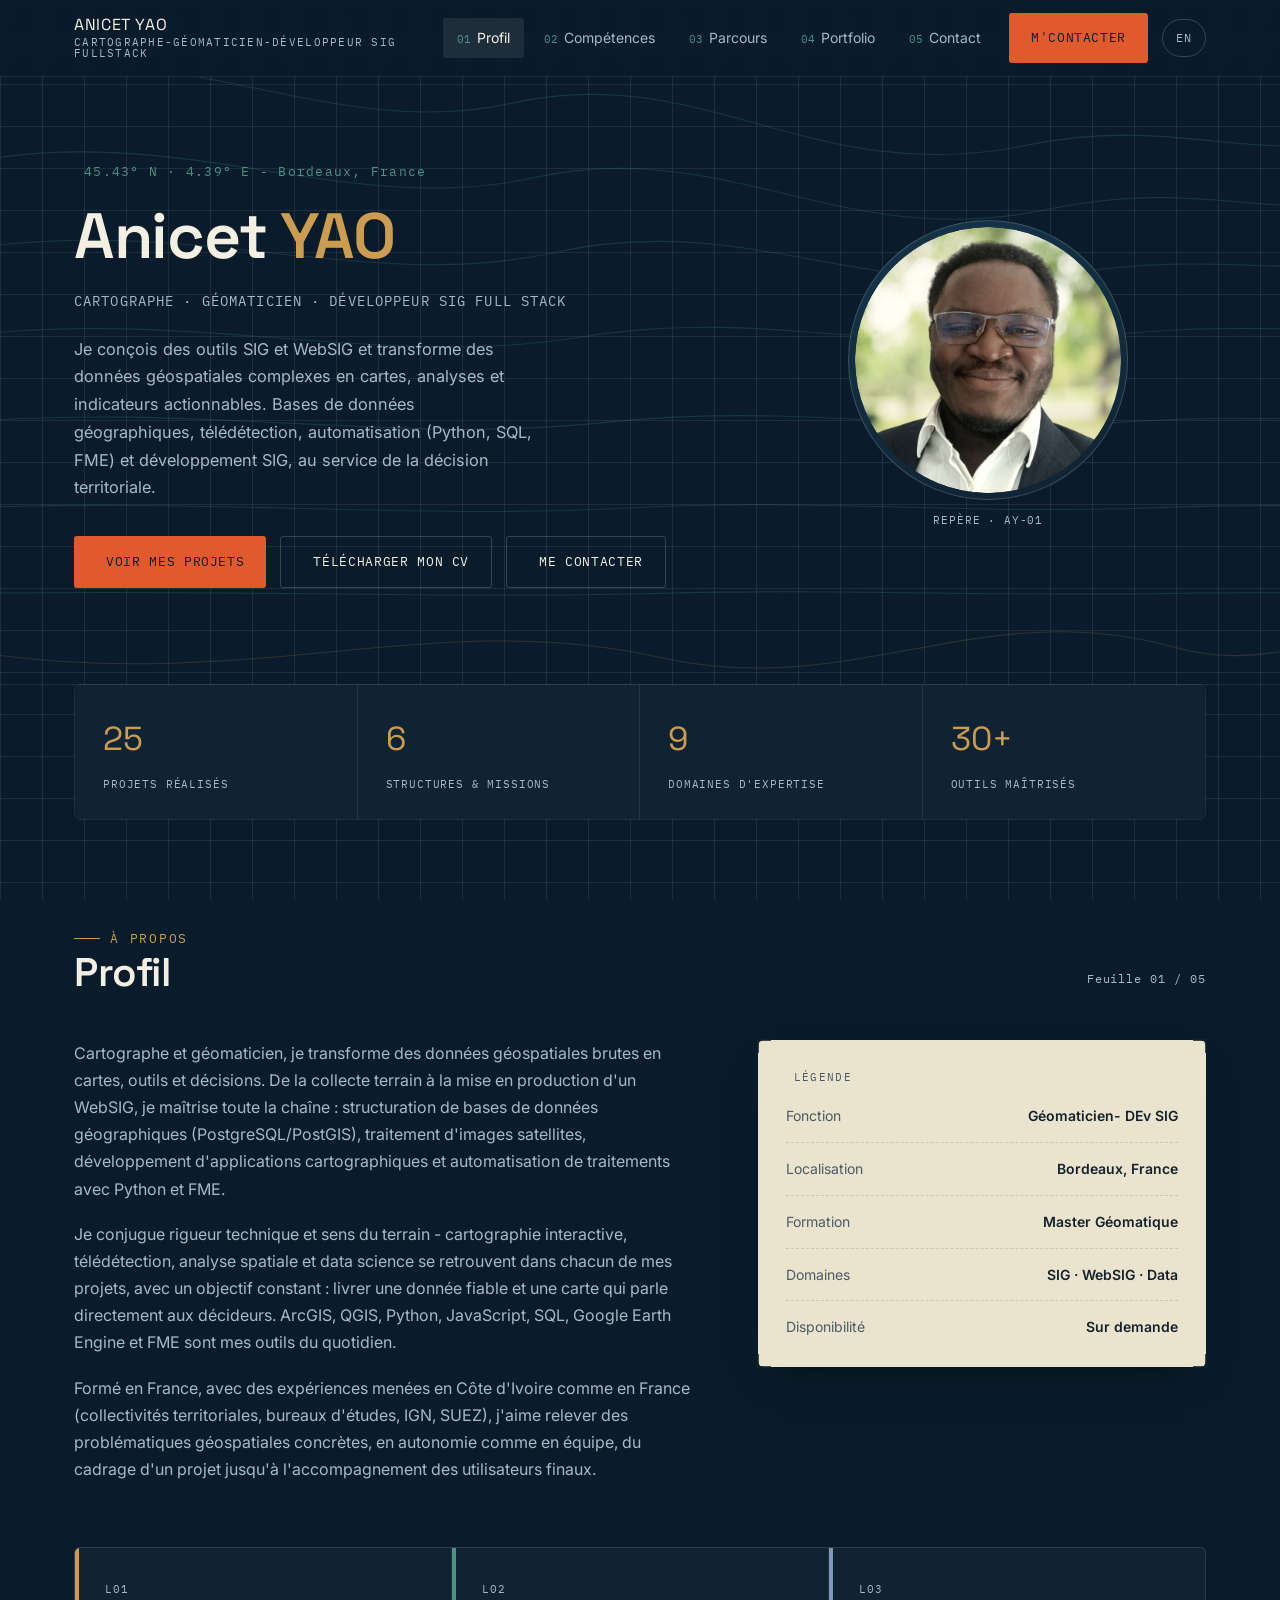
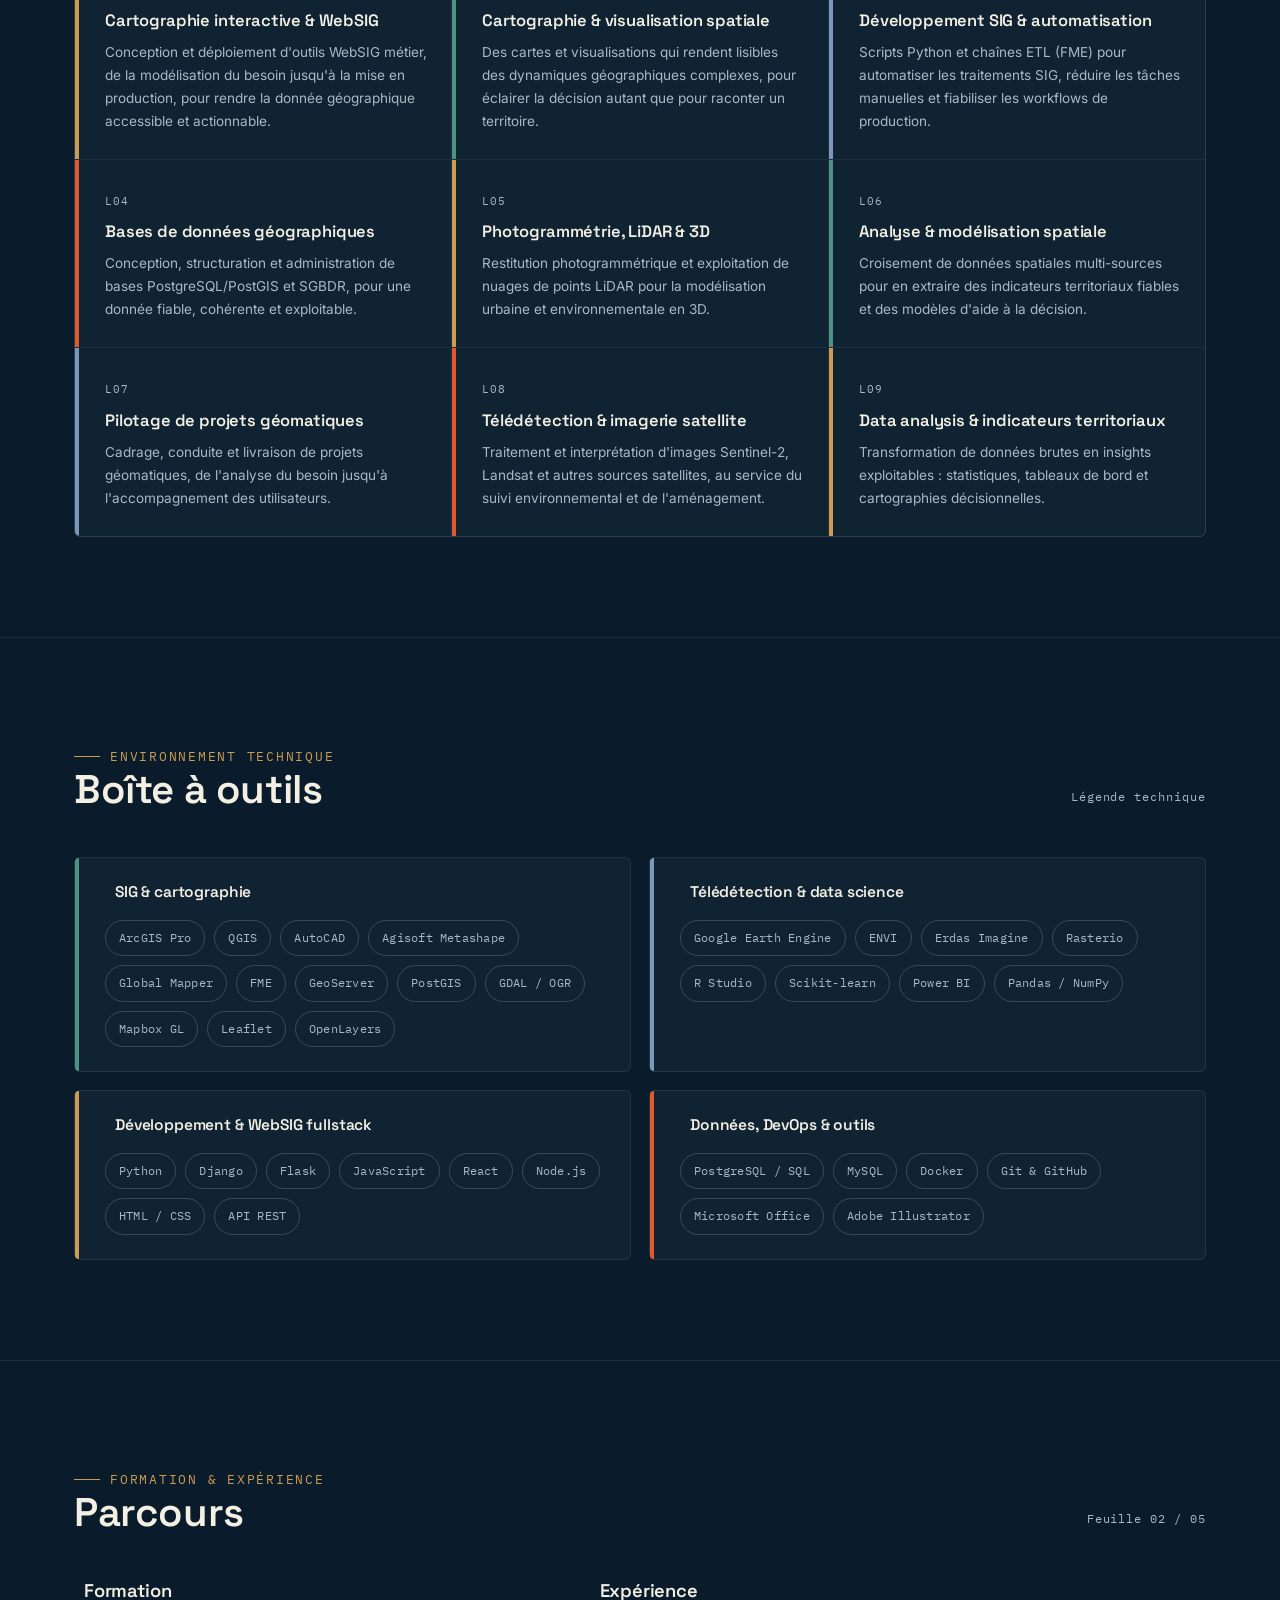
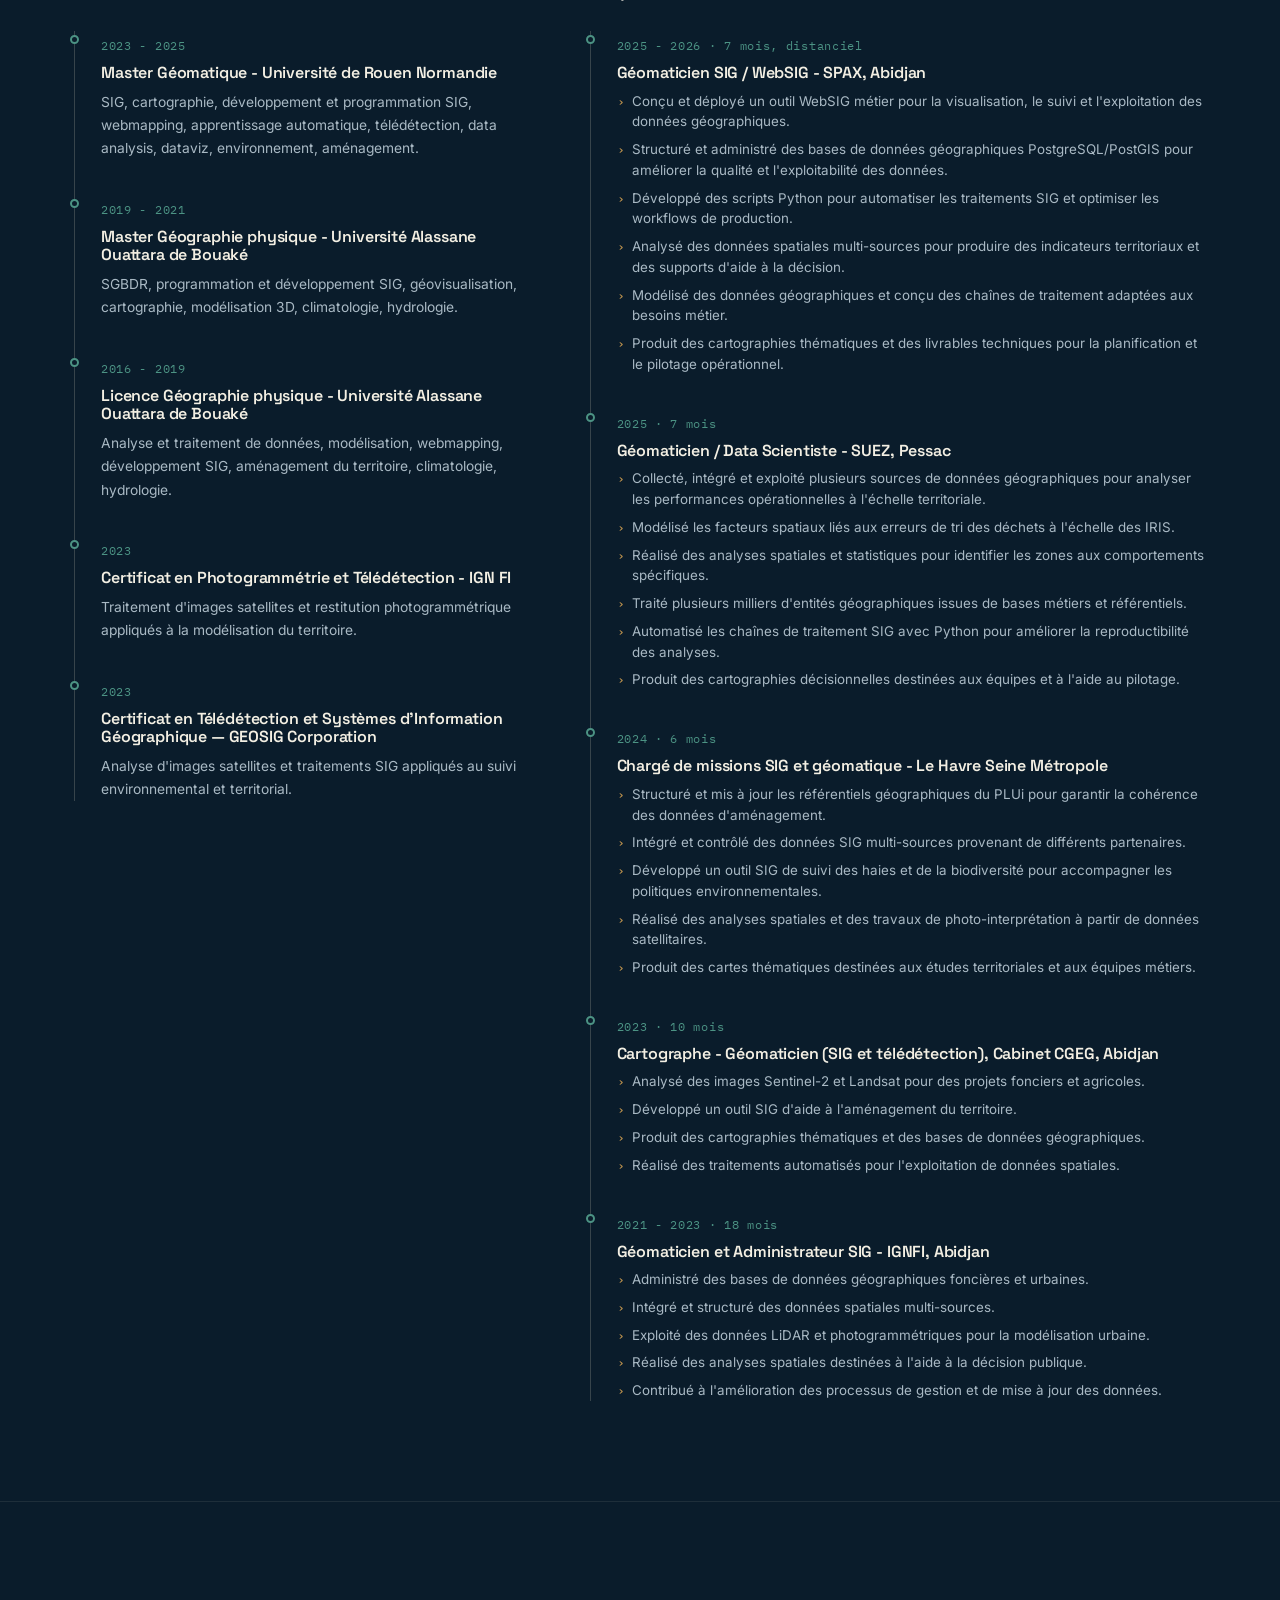
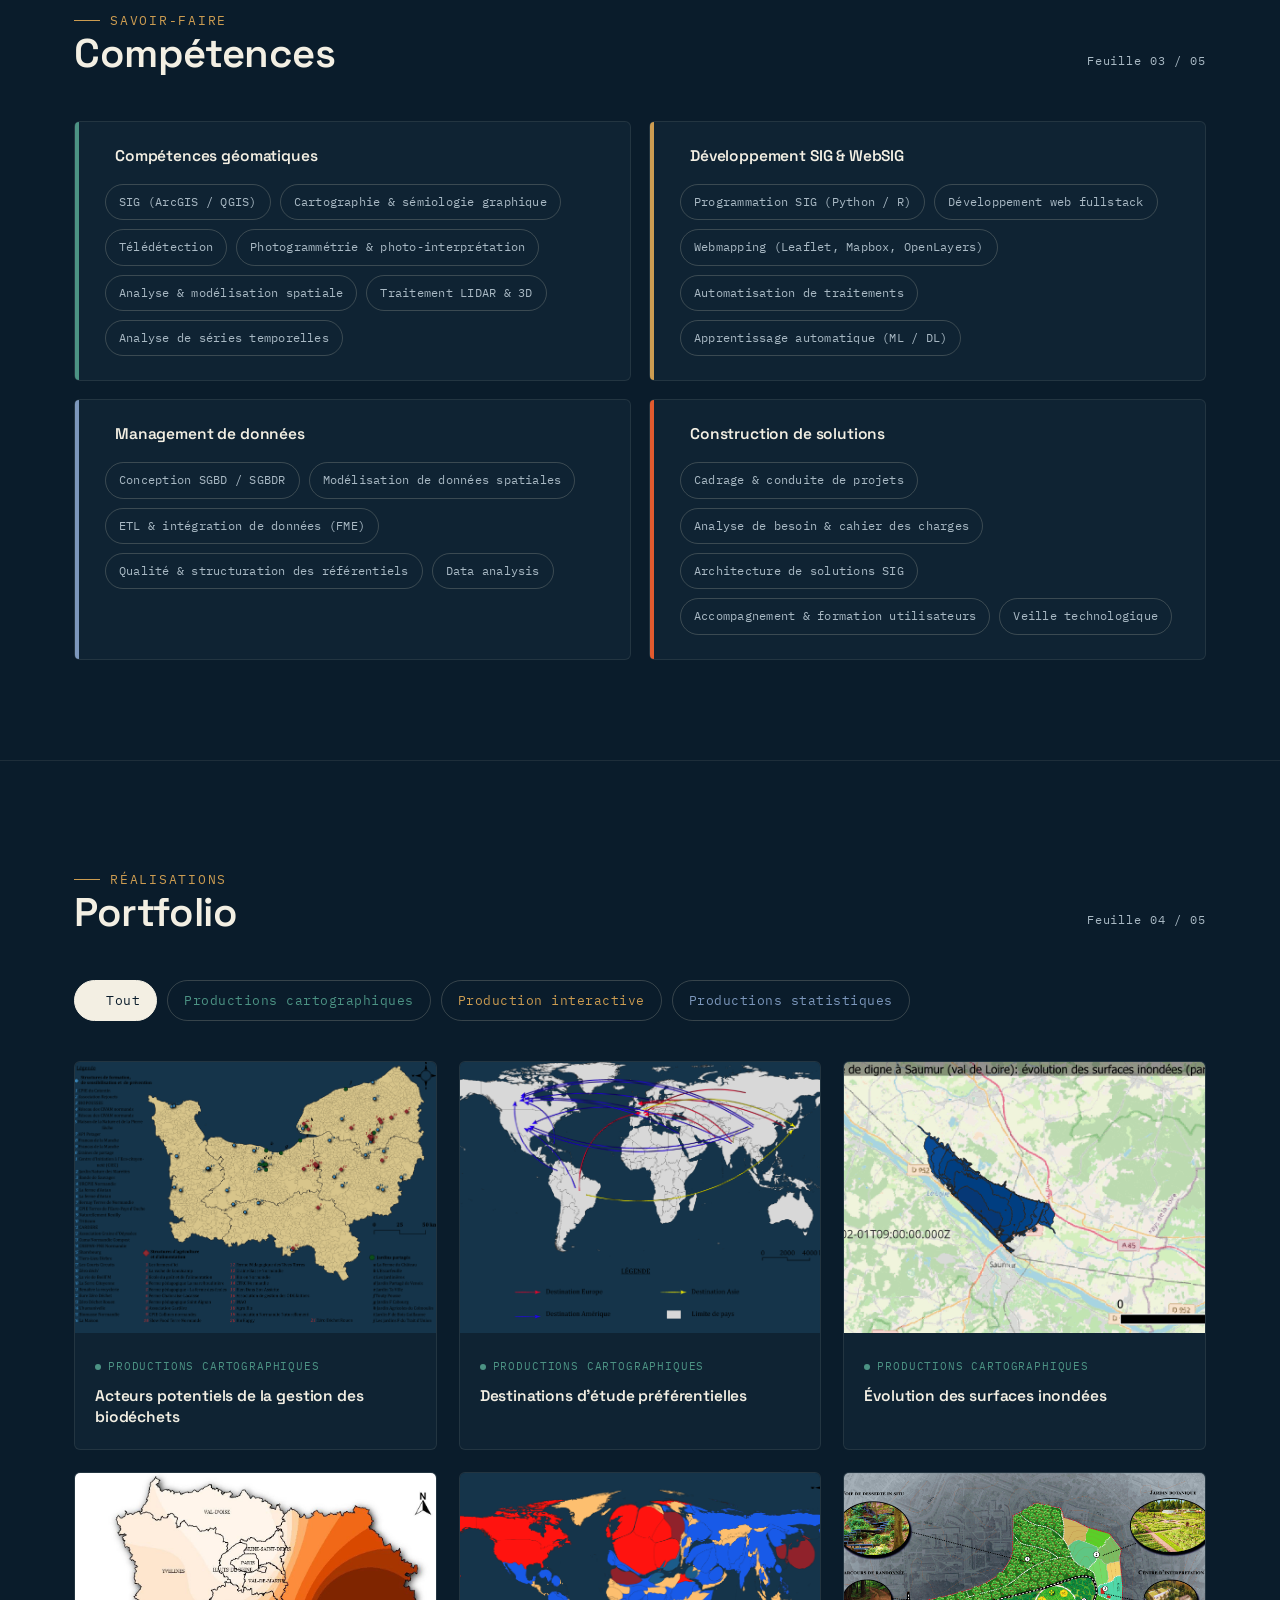
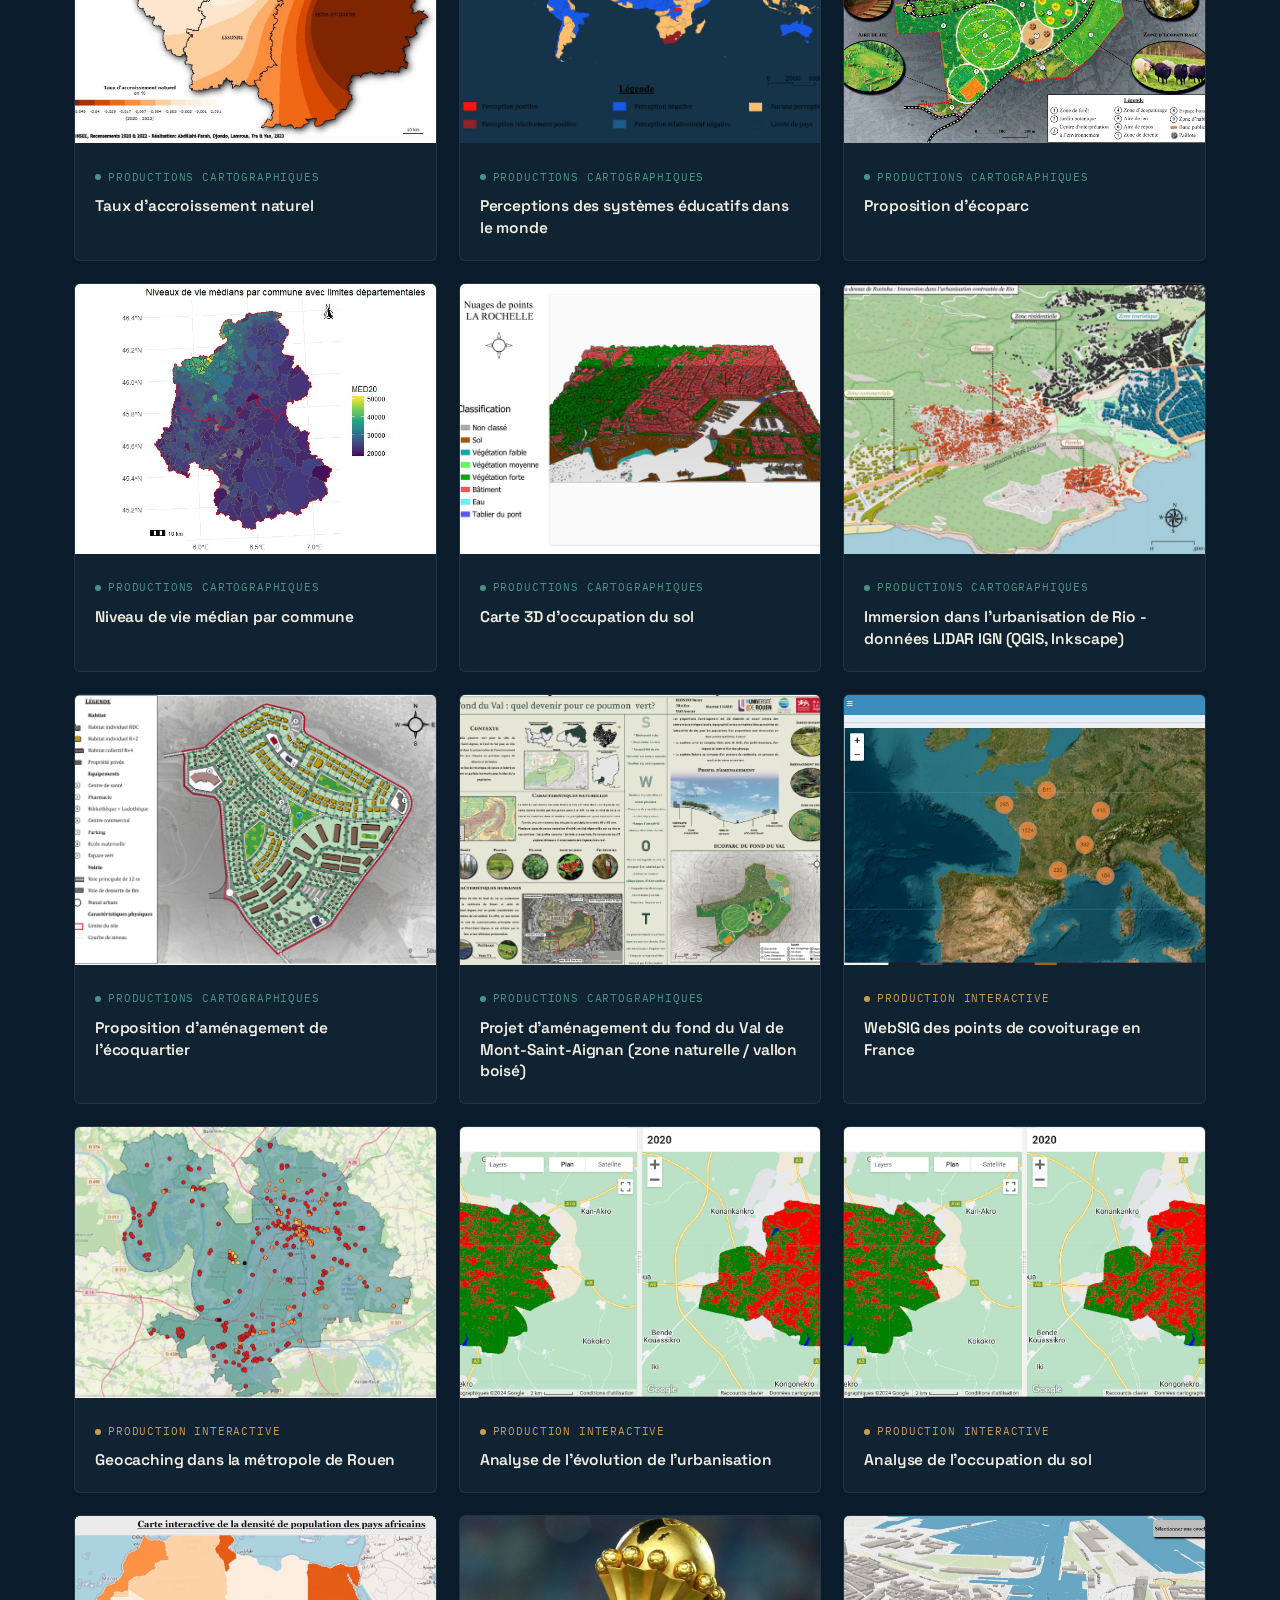
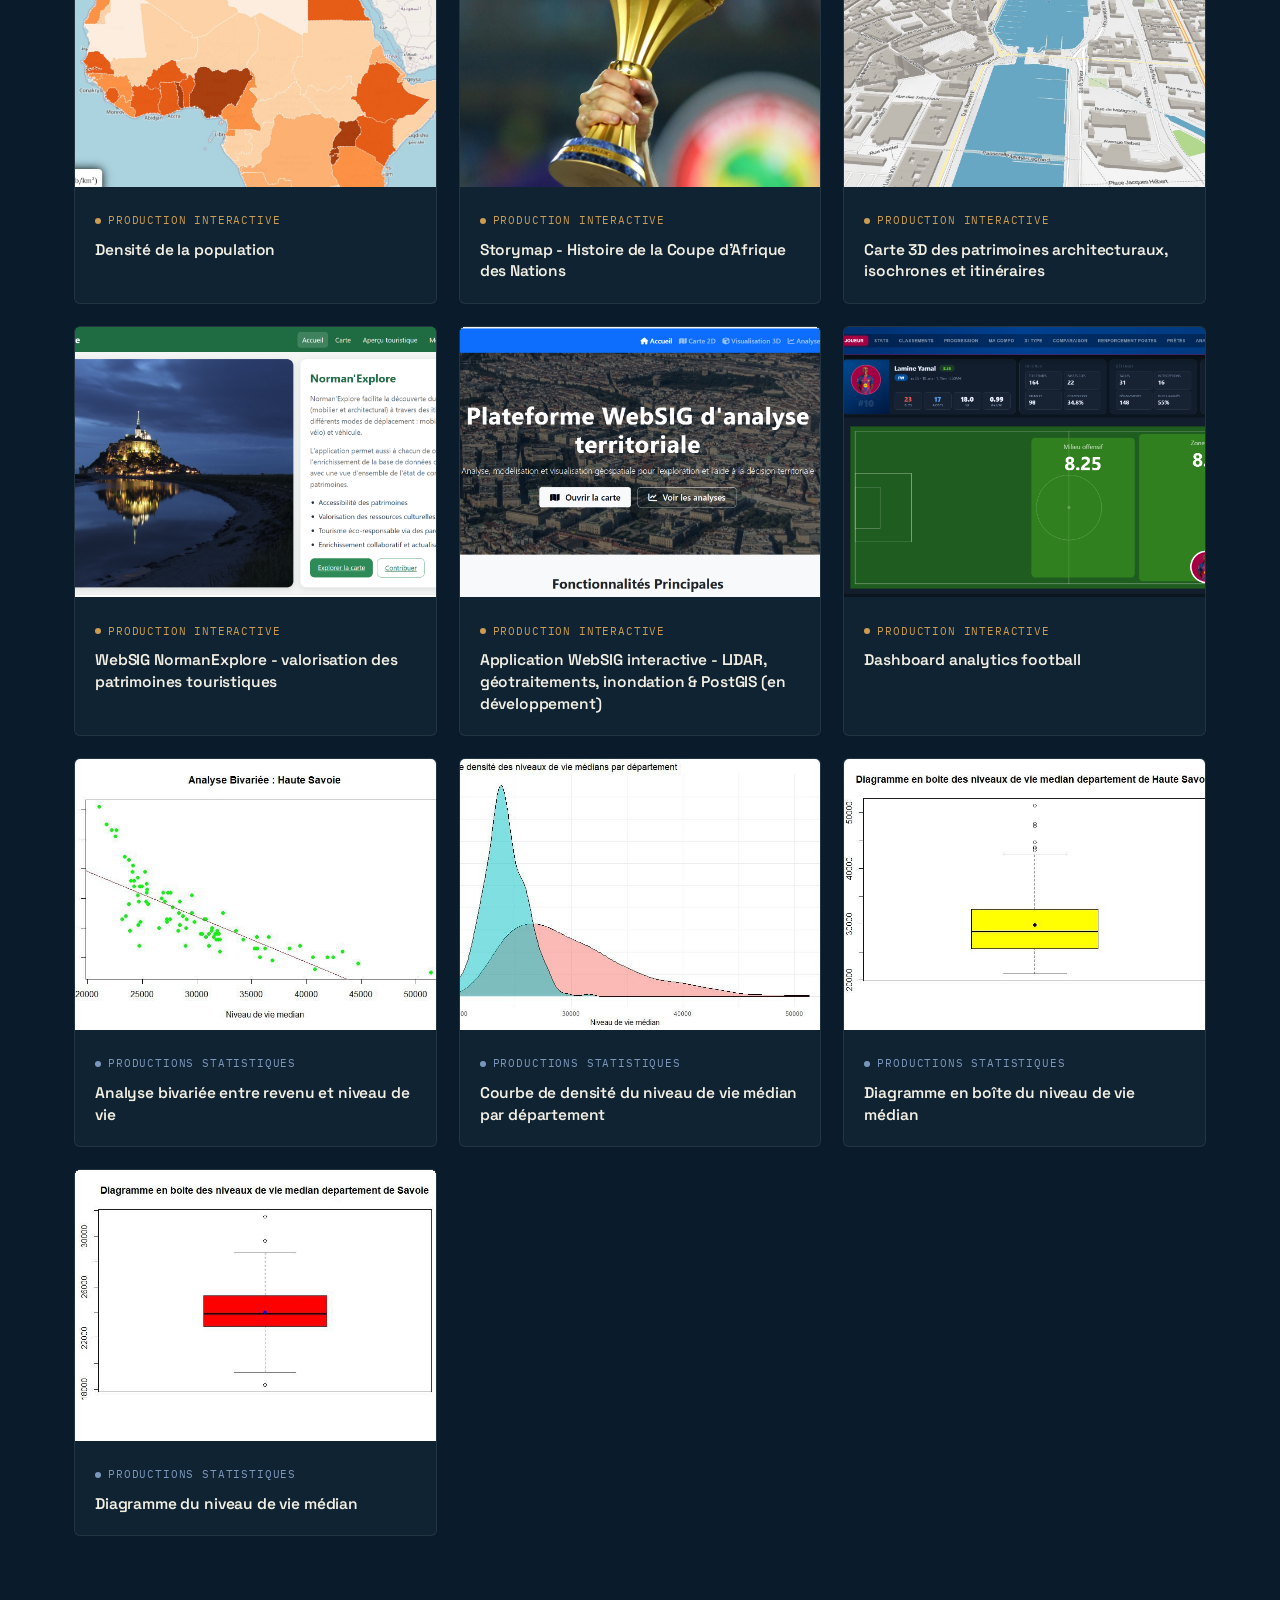
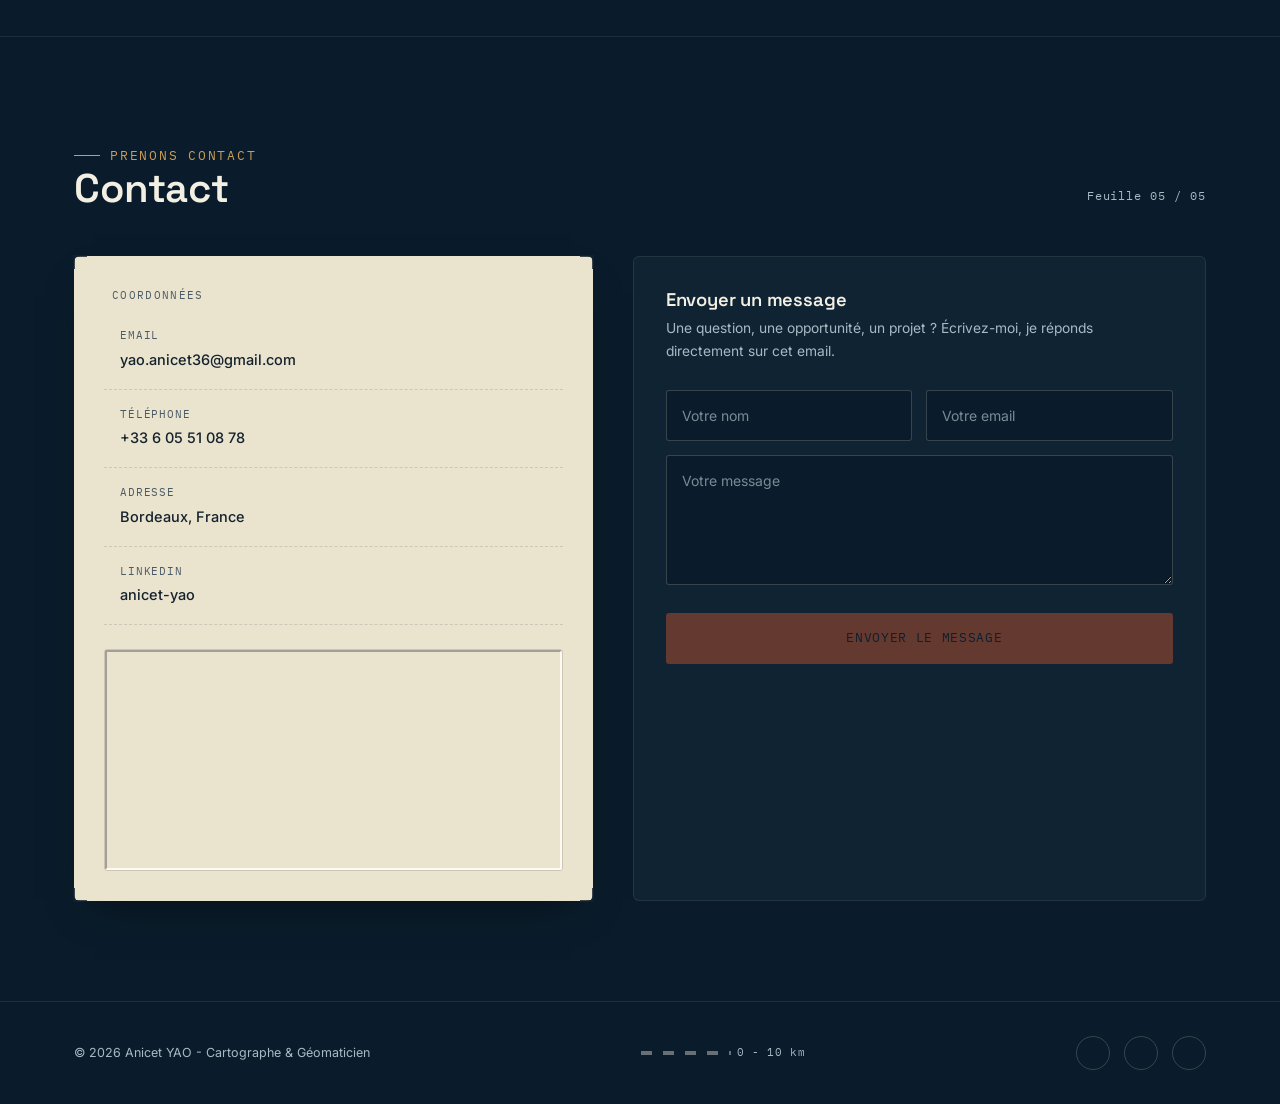
==== commit 6c467470: "V3" ====
--- a/index.html
+++ b/index.html
@@ -1,971 +1,1761 @@
-<!DOCTYPE html>
+<!doctype html>
 <html lang="fr">
-
-<head>
-  <meta charset="UTF-8">
-  <meta name="viewport" content="width=device-width, initial-scale=1.0">
-  <meta name="description" content="Anicet YAO - Cartographe-Géomaticien-Développeur SIG fullstack">
-  <title>Anicet YAO - Portfolio (Cartographe-Géomaticien-Développeur SIG fullstack)</title>
-
-  <link rel="canonical" href="https://anicetyao225.github.io/porfolio/">
-  <link rel="alternate" hreflang="fr" href="https://anicetyao225.github.io/porfolio/">
-  <link rel="alternate" hreflang="en" href="https://anicetyao225.github.io/porfolio/en/">
-  <link rel="alternate" hreflang="x-default" href="https://anicetyao225.github.io/porfolio/">
-
-  <!-- Open Graph / réseaux sociaux -->
-  <meta property="og:type" content="website">
-<meta property="og:title" content="Anicet YAO - Cartographe, Géomaticien et Développeur SIG">
-<meta property="og:description" content="SIG, cartographie, télédétection, développement WebSIG et data science. Portfolio de projets géospatiaux.">
-<meta property="og:image" content="https://anicetyao225.github.io/porfolio/assets/images/og-cover.png">
-<meta property="og:url" content="https://anicetyao225.github.io/porfolio/">
-<meta property="og:locale" content="fr_FR">
-
-  <meta name="twitter:card" content="summary_large_image">
-  <meta name="twitter:title" content="Anicet YAO - Cartographe-Géomaticien-Développeur SIG fullstack">
-  <meta name="twitter:description" content="SIG, cartographie, télédétection, développement WebSIG et data science.">
-  <meta name="twitter:image" content="https://anicetyao225.github.io/porfolio/assets/images/og-cover.png">
-
-  <link rel="shortcut icon" href="./assets/images/logo.ico" type="image/x-icon">
-
-  <link rel="stylesheet" href="./assets/css/style.css">
-
-  <link rel="preconnect" href="https://fonts.googleapis.com">
-  <link rel="preconnect" href="https://fonts.gstatic.com" crossorigin>
-  <link href="https://fonts.googleapis.com/css2?family=Space+Grotesk:wght@500;600;700&family=IBM+Plex+Mono:wght@400;500&family=Inter:wght@400;500;600&display=swap" rel="stylesheet">
-</head>
-
-<body>
-
-  <a href="#profil" class="skip-link">Aller au contenu</a>
-
-  <div class="grid-overlay" aria-hidden="true"></div>
-
-  <!-- ===== HEADER ===== -->
-  <header class="site-header">
-    <div class="container">
-
-      <div class="brand">
-        <span class="brand-name">ANICET YAO</span>
-        <span class="brand-role">Cartographe-Géomaticien-Développeur SIG fullstack</span>
+  <head>
+    <meta charset="UTF-8" />
+    <meta name="viewport" content="width=device-width, initial-scale=1.0" />
+    <meta
+      name="description"
+      content="Anicet YAO - Cartographe-Géomaticien-Développeur SIG fullstack"
+    />
+    <title>
+      Anicet YAO - Portfolio (Cartographe-Géomaticien-Développeur SIG fullstack)
+    </title>
+
+    <link rel="canonical" href="https://anicetyao225.github.io/porfolio/" />
+    <link
+      rel="alternate"
+      hreflang="fr"
+      href="https://anicetyao225.github.io/porfolio/"
+    />
+    <link
+      rel="alternate"
+      hreflang="en"
+      href="https://anicetyao225.github.io/porfolio/en/"
+    />
+    <link
+      rel="alternate"
+      hreflang="x-default"
+      href="https://anicetyao225.github.io/porfolio/"
+    />
+
+    <!-- Open Graph / réseaux sociaux -->
+    <meta property="og:type" content="website" />
+    <meta
+      property="og:title"
+      content="Anicet YAO - Cartographe, Géomaticien et Développeur SIG"
+    />
+    <meta
+      property="og:description"
+      content="SIG, cartographie, télédétection, développement WebSIG et data science. Portfolio de projets géospatiaux."
+    />
+    <meta
+      property="og:image"
+      content="https://anicetyao225.github.io/porfolio/assets/images/og-cover.png"
+    />
+    <meta
+      property="og:url"
+      content="https://anicetyao225.github.io/porfolio/"
+    />
+    <meta property="og:locale" content="fr_FR" />
+
+    <meta name="twitter:card" content="summary_large_image" />
+    <meta
+      name="twitter:title"
+      content="Anicet YAO - Cartographe-Géomaticien-Développeur SIG fullstack"
+    />
+    <meta
+      name="twitter:description"
+      content="SIG, cartographie, télédétection, développement WebSIG et data science."
+    />
+    <meta
+      name="twitter:image"
+      content="https://anicetyao225.github.io/porfolio/assets/images/og-cover.png"
+    />
+
+    <link
+      rel="shortcut icon"
+      href="./assets/images/logo.ico"
+      type="image/x-icon"
+    />
+
+    <link rel="stylesheet" href="./assets/css/style.css" />
+
+    <link rel="preconnect" href="https://fonts.googleapis.com" />
+    <link rel="preconnect" href="https://fonts.gstatic.com" crossorigin />
+    <link
+      href="https://fonts.googleapis.com/css2?family=Space+Grotesk:wght@500;600;700&family=IBM+Plex+Mono:wght@400;500&family=Inter:wght@400;500;600&display=swap"
+      rel="stylesheet"
+    />
+  </head>
+
+  <body>
+    <a href="#profil" class="skip-link">Aller au contenu</a>
+
+    <div class="grid-overlay" aria-hidden="true"></div>
+
+    <!-- ===== HEADER ===== -->
+    <header class="site-header">
+      <div class="container">
+        <div class="brand">
+          <span class="brand-name">ANICET YAO</span>
+          <span class="brand-role"
+            >Cartographe-Géomaticien-Développeur SIG fullstack</span
+          >
+        </div>
+
+        <nav>
+          <ul class="nav-list" data-nav-list>
+            <li>
+              <a href="#profil" class="nav-link active" data-nav-link
+                ><span class="ref">01</span>Profil</a
+              >
+            </li>
+            <li>
+              <a href="#competences" class="nav-link" data-nav-link
+                ><span class="ref">02</span>Compétences</a
+              >
+            </li>
+            <li>
+              <a href="#parcours" class="nav-link" data-nav-link
+                ><span class="ref">03</span>Parcours</a
+              >
+            </li>
+            <li>
+              <a href="#portfolio" class="nav-link" data-nav-link
+                ><span class="ref">04</span>Portfolio</a
+              >
+            </li>
+            <li>
+              <a href="#contact" class="nav-link" data-nav-link
+                ><span class="ref">05</span>Contact</a
+              >
+            </li>
+            <li class="nav-cta">
+              <a href="#contact" class="btn btn-solid">M'contacter</a>
+            </li>
+            <li class="lang-switch">
+              <a href="./en/index.html" hreflang="en">EN</a>
+            </li>
+          </ul>
+        </nav>
+
+        <button class="nav-toggle" data-nav-toggle aria-label="Ouvrir le menu">
+          <ion-icon name="menu-outline"></ion-icon>
+        </button>
       </div>
-
-      <nav>
-        <ul class="nav-list" data-nav-list>
-          <li><a href="#profil" class="nav-link active" data-nav-link><span class="ref">01</span>Profil</a></li>
-          <li><a href="#competences" class="nav-link" data-nav-link><span class="ref">02</span>Compétences</a></li>
-          <li><a href="#parcours" class="nav-link" data-nav-link><span class="ref">03</span>Parcours</a></li>
-          <li><a href="#portfolio" class="nav-link" data-nav-link><span class="ref">04</span>Portfolio</a></li>
-          <li><a href="#contact" class="nav-link" data-nav-link><span class="ref">05</span>Contact</a></li>
-          <li class="nav-cta"><a href="#contact" class="btn btn-solid">M'contacter</a></li>
-          <li class="lang-switch"><a href="./en/index.html" hreflang="en">EN</a></li>
-        </ul>
-      </nav>
-
-      <button class="nav-toggle" data-nav-toggle aria-label="Ouvrir le menu">
-        <ion-icon name="menu-outline"></ion-icon>
-      </button>
-
-    </div>
-  </header>
-
-  <main>
-
-    <!-- ===== HERO ===== -->
-    <section class="hero" id="profil">
-      <div class="container">
-
-        <div class="hero-copy">
-          <p class="hero-coords"><ion-icon name="locate-outline"></ion-icon> 45.43° N · 4.39° E - Bordeaux, France</p>
-
-          <h1 class="hero-title">Anicet <span class="accent">YAO</span></h1>
-          <p class="hero-role">Cartographe · Géomaticien · Développeur SIG Full Stack</p>
-
-          <p class="hero-text">
-            Je conçois des outils SIG et WebSIG et transforme des données géospatiales complexes en cartes,
-            analyses et indicateurs actionnables. Bases de données géographiques, télédétection,
-            automatisation (Python, SQL, FME) et développement SIG, au service de la décision territoriale.
-          </p>
-
-          <div class="hero-actions">
-            <a href="#portfolio" class="btn btn-solid"><ion-icon name="grid-outline"></ion-icon> Voir mes projets</a>
-            <a href="./assets/cv/Anicet_YAO_CV.pdf" class="btn btn-outline" download><ion-icon name="download-outline"></ion-icon> Télécharger mon CV</a>
-            <a href="#contact" class="btn btn-outline"><ion-icon name="mail-outline"></ion-icon> Me contacter</a>
+    </header>
+
+    <main>
+      <!-- ===== HERO ===== -->
+      <section class="hero" id="profil">
+        <div class="container">
+          <div class="hero-copy">
+            <p class="hero-coords">
+              <ion-icon name="locate-outline"></ion-icon> 45.43° N · 4.39° E -
+              Bordeaux, France
+            </p>
+
+            <h1 class="hero-title">Anicet <span class="accent">YAO</span></h1>
+            <p class="hero-role">
+              Cartographe · Géomaticien · Développeur SIG Full Stack
+            </p>
+
+            <p class="hero-text">
+              Je conçois des outils SIG et WebSIG et transforme des données
+              géospatiales complexes en cartes, analyses et indicateurs
+              actionnables. Bases de données géographiques, télédétection,
+              automatisation (Python, SQL, FME) et développement SIG, au service
+              de la décision territoriale.
+            </p>
+
+            <div class="hero-actions">
+              <a href="#portfolio" class="btn btn-solid"
+                ><ion-icon name="grid-outline"></ion-icon> Voir mes projets</a
+              >
+              <a
+                href="./assets/cv/Anicet_YAO_CV.pdf"
+                class="btn btn-outline"
+                download
+                ><ion-icon name="download-outline"></ion-icon> Télécharger mon
+                CV</a
+              >
+              <a href="#contact" class="btn btn-outline"
+                ><ion-icon name="mail-outline"></ion-icon> Me contacter</a
+              >
+            </div>
+          </div>
+
+          <div class="hero-portrait">
+            <div class="hero-portrait-frame">
+              <img
+                src="./assets/images/-image.png"
+                alt="Portrait d'Anicet YAO"
+              />
+            </div>
+            <p class="hero-portrait-label">Repère · AY-01</p>
           </div>
         </div>
-
-        <div class="hero-portrait">
-          <div class="hero-portrait-frame">
-            <img src="./assets/images/-image.png" alt="Portrait d'Anicet YAO">
-          </div>
-          <p class="hero-portrait-label">Repère · AY-01</p>
-        </div>
-
-      </div>
-    </section>
-
-    <!-- ===== STATS ===== -->
-    <section class="stats-band">
-      <div class="container">
-        <div class="stats-strip reveal">
-          <div class="stat">
-            <p class="stat-num">25</p>
-            <p class="stat-label">Projets réalisés</p>
-          </div>
-          <div class="stat">
-            <p class="stat-num">6</p>
-            <p class="stat-label">Structures &amp; missions</p>
-          </div>
-          <div class="stat">
-            <p class="stat-num">9</p>
-            <p class="stat-label">Domaines d'expertise</p>
-          </div>
-          <div class="stat">
-            <p class="stat-num">30+</p>
-            <p class="stat-label">Outils maîtrisés</p>
+      </section>
+
+      <!-- ===== STATS ===== -->
+      <section class="stats-band">
+        <div class="container">
+          <div class="stats-strip reveal">
+            <div class="stat">
+              <p class="stat-num">25</p>
+              <p class="stat-label">Projets réalisés</p>
+            </div>
+            <div class="stat">
+              <p class="stat-num">6</p>
+              <p class="stat-label">Structures &amp; missions</p>
+            </div>
+            <div class="stat">
+              <p class="stat-num">9</p>
+              <p class="stat-label">Domaines d'expertise</p>
+            </div>
+            <div class="stat">
+              <p class="stat-num">30+</p>
+              <p class="stat-label">Outils maîtrisés</p>
+            </div>
           </div>
         </div>
-      </div>
-    </section>
-
-    <!-- ===== ABOUT ===== -->
-    <section class="section about" id="about">
-      <div class="container">
-
-        <div class="section-head">
-          <div>
-            <p class="eyebrow">À propos</p>
-            <h2 class="section-title">Profil</h2>
+      </section>
+
+      <!-- ===== ABOUT ===== -->
+      <section class="section about" id="about">
+        <div class="container">
+          <div class="section-head">
+            <div>
+              <p class="eyebrow">À propos</p>
+              <h2 class="section-title">Profil</h2>
+            </div>
+            <span class="section-ref">Feuille 01 / 05</span>
           </div>
-          <span class="section-ref">Feuille 01 / 05</span>
+
+          <div class="about-grid reveal">
+            <div class="about-text">
+              <p>
+                Cartographe et géomaticien, je transforme des données
+                géospatiales brutes en cartes, outils et décisions. De la
+                collecte terrain à la mise en production d'un WebSIG, je
+                maîtrise toute la chaîne : structuration de bases de données
+                géographiques (PostgreSQL/PostGIS), traitement d'images
+                satellites, développement d'applications cartographiques et
+                automatisation de traitements avec Python et FME.
+              </p>
+              <p>
+                Je conjugue rigueur technique et sens du terrain - cartographie
+                interactive, télédétection, analyse spatiale et data science se
+                retrouvent dans chacun de mes projets, avec un objectif constant
+                : livrer une donnée fiable et une carte qui parle directement
+                aux décideurs. ArcGIS, QGIS, Python, JavaScript, SQL, Google
+                Earth Engine et FME sont mes outils du quotidien.
+              </p>
+              <p>
+                Formé en France, avec des expériences menées en Côte d'Ivoire
+                comme en France (collectivités territoriales, bureaux d'études,
+                IGN, SUEZ), j'aime relever des problématiques géospatiales
+                concrètes, en autonomie comme en équipe, du cadrage d'un projet
+                jusqu'à l'accompagnement des utilisateurs finaux.
+              </p>
+            </div>
+
+            <div class="legend-card ticks">
+              <span class="tick-bl"></span><span class="tick-br"></span>
+              <p class="legend-title">
+                <ion-icon name="bookmark-outline"></ion-icon> Légende
+              </p>
+              <div class="legend-list">
+                <div class="legend-item">
+                  <span class="k">Fonction</span
+                  ><span class="v">Géomaticien- DEv SIG</span>
+                </div>
+                <div class="legend-item">
+                  <span class="k">Localisation</span
+                  ><span class="v">Bordeaux, France</span>
+                </div>
+                <div class="legend-item">
+                  <span class="k">Formation</span
+                  ><span class="v">Master Géomatique</span>
+                </div>
+                <div class="legend-item">
+                  <span class="k">Domaines</span
+                  ><span class="v">SIG · WebSIG · Data</span>
+                </div>
+                <div class="legend-item">
+                  <span class="k">Disponibilité</span
+                  ><span class="v">Sur demande</span>
+                </div>
+              </div>
+            </div>
+          </div>
+
+          <div class="layers-grid reveal">
+            <div class="layer-card" style="--swatch: var(--cat-interactive)">
+              <span class="layer-code">L01</span>
+              <h4 class="layer-title">Cartographie interactive &amp; WebSIG</h4>
+              <p class="layer-text">
+                Conception et déploiement d'outils WebSIG métier, de la
+                modélisation du besoin jusqu'à la mise en production, pour
+                rendre la donnée géographique accessible et actionnable.
+              </p>
+            </div>
+
+            <div class="layer-card" style="--swatch: var(--cat-carto)">
+              <span class="layer-code">L02</span>
+              <h4 class="layer-title">
+                Cartographie &amp; visualisation spatiale
+              </h4>
+              <p class="layer-text">
+                Des cartes et visualisations qui rendent lisibles des dynamiques
+                géographiques complexes, pour éclairer la décision autant que
+                pour raconter un territoire.
+              </p>
+            </div>
+
+            <div class="layer-card" style="--swatch: var(--cat-stats)">
+              <span class="layer-code">L03</span>
+              <h4 class="layer-title">
+                Développement SIG &amp; automatisation
+              </h4>
+              <p class="layer-text">
+                Scripts Python et chaînes ETL (FME) pour automatiser les
+                traitements SIG, réduire les tâches manuelles et fiabiliser les
+                workflows de production.
+              </p>
+            </div>
+
+            <div class="layer-card" style="--swatch: var(--cat-linkedin)">
+              <span class="layer-code">L04</span>
+              <h4 class="layer-title">Bases de données géographiques</h4>
+              <p class="layer-text">
+                Conception, structuration et administration de bases
+                PostgreSQL/PostGIS et SGBDR, pour une donnée fiable, cohérente
+                et exploitable.
+              </p>
+            </div>
+
+            <div class="layer-card" style="--swatch: var(--cat-interactive)">
+              <span class="layer-code">L05</span>
+              <h4 class="layer-title">Photogrammétrie, LiDAR &amp; 3D</h4>
+              <p class="layer-text">
+                Restitution photogrammétrique et exploitation de nuages de
+                points LiDAR pour la modélisation urbaine et environnementale en
+                3D.
+              </p>
+            </div>
+
+            <div class="layer-card" style="--swatch: var(--cat-carto)">
+              <span class="layer-code">L06</span>
+              <h4 class="layer-title">Analyse &amp; modélisation spatiale</h4>
+              <p class="layer-text">
+                Croisement de données spatiales multi-sources pour en extraire
+                des indicateurs territoriaux fiables et des modèles d'aide à la
+                décision.
+              </p>
+            </div>
+
+            <div class="layer-card" style="--swatch: var(--cat-stats)">
+              <span class="layer-code">L07</span>
+              <h4 class="layer-title">Pilotage de projets géomatiques</h4>
+              <p class="layer-text">
+                Cadrage, conduite et livraison de projets géomatiques, de
+                l'analyse du besoin jusqu'à l'accompagnement des utilisateurs.
+              </p>
+            </div>
+
+            <div class="layer-card" style="--swatch: var(--cat-linkedin)">
+              <span class="layer-code">L08</span>
+              <h4 class="layer-title">
+                Télédétection &amp; imagerie satellite
+              </h4>
+              <p class="layer-text">
+                Traitement et interprétation d'images Sentinel-2, Landsat et
+                autres sources satellites, au service du suivi environnemental
+                et de l'aménagement.
+              </p>
+            </div>
+
+            <div class="layer-card" style="--swatch: var(--cat-interactive)">
+              <span class="layer-code">L09</span>
+              <h4 class="layer-title">
+                Data analysis &amp; indicateurs territoriaux
+              </h4>
+              <p class="layer-text">
+                Transformation de données brutes en insights exploitables :
+                statistiques, tableaux de bord et cartographies décisionnelles.
+              </p>
+            </div>
+          </div>
         </div>
-
-        <div class="about-grid reveal">
-
-          <div class="about-text">
-            <p>
-              Cartographe et géomaticien, je transforme des données géospatiales brutes en cartes,
-              outils et décisions. De la collecte terrain à la mise en production d'un WebSIG, je
-              maîtrise toute la chaîne : structuration de bases de données géographiques
-              (PostgreSQL/PostGIS), traitement d'images satellites, développement d'applications
-              cartographiques et automatisation de traitements avec Python et FME.
-            </p>
-            <p>
-              Je conjugue rigueur technique et sens du terrain - cartographie interactive, télédétection,
-              analyse spatiale et data science se retrouvent dans chacun de mes projets, avec un objectif
-              constant : livrer une donnée fiable et une carte qui parle directement aux décideurs.
-              ArcGIS, QGIS, Python, JavaScript, SQL, Google Earth Engine et FME sont mes outils du
-              quotidien.
-            </p>
-            <p>
-              Formé en France, avec des expériences menées en Côte d'Ivoire comme en France
-              (collectivités territoriales, bureaux d'études, IGN, SUEZ), j'aime relever des problématiques
-              géospatiales concrètes, en autonomie comme en équipe, du cadrage d'un projet jusqu'à
-              l'accompagnement des utilisateurs finaux.
-            </p>
+      </section>
+
+      <!-- ===== TOOLKIT ===== -->
+      <section class="section toolkit">
+        <div class="container">
+          <div class="section-head">
+            <div>
+              <p class="eyebrow">Environnement technique</p>
+              <h2 class="section-title">Boîte à outils</h2>
+            </div>
+            <span class="section-ref">Légende technique</span>
           </div>
 
-          <div class="legend-card ticks">
-            <span class="tick-bl"></span><span class="tick-br"></span>
-            <p class="legend-title"><ion-icon name="bookmark-outline"></ion-icon> Légende</p>
-            <div class="legend-list">
-              <div class="legend-item"><span class="k">Fonction</span><span class="v">Géomaticien- DEv SIG</span></div>
-              <div class="legend-item"><span class="k">Localisation</span><span class="v">Bordeaux, France</span></div>
-              <div class="legend-item"><span class="k">Formation</span><span class="v">Master Géomatique</span></div>
-              <div class="legend-item"><span class="k">Domaines</span><span class="v">SIG · WebSIG · Data</span></div>
-              <div class="legend-item"><span class="k">Disponibilité</span><span class="v">Sur demande</span></div>
+          <div class="skill-groups reveal">
+            <div class="skill-group" style="--swatch: var(--cat-carto)">
+              <div class="skill-group-head">
+                <ion-icon name="map-outline"></ion-icon>
+                <h3 class="skill-group-title">SIG &amp; cartographie</h3>
+              </div>
+              <ul class="tag-list">
+                <li class="tag">ArcGIS Pro</li>
+                <li class="tag">QGIS</li>
+                <li class="tag">AutoCAD</li>
+                <li class="tag">Agisoft Metashape</li>
+                <li class="tag">Global Mapper</li>
+                <li class="tag">FME</li>
+                <li class="tag">GeoServer</li>
+                <li class="tag">PostGIS</li>
+                <li class="tag">GDAL / OGR</li>
+                <li class="tag">Mapbox GL</li>
+                <li class="tag">Leaflet</li>
+                <li class="tag">OpenLayers</li>
+              </ul>
+            </div>
+
+            <div class="skill-group" style="--swatch: var(--cat-stats)">
+              <div class="skill-group-head">
+                <ion-icon name="analytics-outline"></ion-icon>
+                <h3 class="skill-group-title">
+                  Télédétection &amp; data science
+                </h3>
+              </div>
+              <ul class="tag-list">
+                <li class="tag">Google Earth Engine</li>
+                <li class="tag">ENVI</li>
+                <li class="tag">Erdas Imagine</li>
+                <li class="tag">Rasterio</li>
+                <li class="tag">R Studio</li>
+                <li class="tag">Scikit-learn</li>
+                <li class="tag">Power BI</li>
+                <li class="tag">Pandas / NumPy</li>
+              </ul>
+            </div>
+
+            <div class="skill-group" style="--swatch: var(--cat-interactive)">
+              <div class="skill-group-head">
+                <ion-icon name="terminal-outline"></ion-icon>
+                <h3 class="skill-group-title">
+                  Développement &amp; WebSIG fullstack
+                </h3>
+              </div>
+              <ul class="tag-list">
+                <li class="tag">Python</li>
+                <li class="tag">Django</li>
+                <li class="tag">Flask</li>
+                <li class="tag">JavaScript</li>
+                <li class="tag">React</li>
+                <li class="tag">Node.js</li>
+                <li class="tag">HTML / CSS</li>
+                <li class="tag">API REST</li>
+              </ul>
+            </div>
+
+            <div class="skill-group" style="--swatch: var(--cat-linkedin)">
+              <div class="skill-group-head">
+                <ion-icon name="cloud-outline"></ion-icon>
+                <h3 class="skill-group-title">Données, DevOps &amp; outils</h3>
+              </div>
+              <ul class="tag-list">
+                <li class="tag">PostgreSQL / SQL</li>
+                <li class="tag">MySQL</li>
+                <li class="tag">Docker</li>
+                <li class="tag">Git &amp; GitHub</li>
+                <li class="tag">Microsoft Office</li>
+                <li class="tag">Adobe Illustrator</li>
+              </ul>
             </div>
           </div>
-
         </div>
-
-        <div class="layers-grid reveal">
-
-          <div class="layer-card" style="--swatch:var(--cat-interactive)">
-            <span class="layer-code">L01</span>
-            <h4 class="layer-title">Cartographie interactive &amp; WebSIG</h4>
-            <p class="layer-text">Conception et déploiement d'outils WebSIG métier, de la modélisation du besoin jusqu'à la mise en production, pour rendre la donnée géographique accessible et actionnable.</p>
+      </section>
+
+      <!-- ===== PARCOURS ===== -->
+      <section class="section parcours" id="parcours">
+        <div class="container">
+          <div class="section-head">
+            <div>
+              <p class="eyebrow">Formation &amp; expérience</p>
+              <h2 class="section-title">Parcours</h2>
+            </div>
+            <span class="section-ref">Feuille 02 / 05</span>
           </div>
 
-          <div class="layer-card" style="--swatch:var(--cat-carto)">
-            <span class="layer-code">L02</span>
-            <h4 class="layer-title">Cartographie &amp; visualisation spatiale</h4>
-            <p class="layer-text">Des cartes et visualisations qui rendent lisibles des dynamiques géographiques complexes, pour éclairer la décision autant que pour raconter un territoire.</p>
+          <div class="parcours-grid reveal">
+            <div>
+              <div class="track-head">
+                <ion-icon name="book-outline"></ion-icon>
+                <h3>Formation</h3>
+              </div>
+              <ol class="track">
+                <li class="track-item">
+                  <span class="track-year">2023 - 2025</span>
+                  <h4 class="track-title">
+                    Master Géomatique - Université de Rouen Normandie
+                  </h4>
+                  <p class="track-text">
+                    SIG, cartographie, développement et programmation SIG,
+                    webmapping, apprentissage automatique, télédétection, data
+                    analysis, dataviz, environnement, aménagement.
+                  </p>
+                </li>
+
+                <li class="track-item">
+                  <span class="track-year">2019 - 2021</span>
+                  <h4 class="track-title">
+                    Master Géographie physique - Université Alassane Ouattara de
+                    Bouaké
+                  </h4>
+                  <p class="track-text">
+                    SGBDR, programmation et développement SIG, géovisualisation,
+                    cartographie, modélisation 3D, climatologie, hydrologie.
+                  </p>
+                </li>
+
+                <li class="track-item">
+                  <span class="track-year">2016 - 2019</span>
+                  <h4 class="track-title">
+                    Licence Géographie physique - Université Alassane Ouattara
+                    de Bouaké
+                  </h4>
+                  <p class="track-text">
+                    Analyse et traitement de données, modélisation, webmapping,
+                    développement SIG, aménagement du territoire, climatologie,
+                    hydrologie.
+                  </p>
+                </li>
+
+                <li class="track-item">
+                  <span class="track-year">2023</span>
+                  <h4 class="track-title">
+                    Certificat en Photogrammétrie et Télédétection - IGN FI
+                  </h4>
+                  <p class="track-text">
+                    Traitement d'images satellites et restitution
+                    photogrammétrique appliqués à la modélisation du territoire.
+                  </p>
+                </li>
+
+                <li class="track-item">
+                  <span class="track-year">2023</span>
+                  <h4 class="track-title">
+                    Certificat en Télédétection et Systèmes d'Information
+                    Géographique — GEOSIG Corporation
+                  </h4>
+                  <p class="track-text">
+                    Analyse d'images satellites et traitements SIG appliqués au
+                    suivi environnemental et territorial.
+                  </p>
+                </li>
+              </ol>
+            </div>
+
+            <div>
+              <div class="track-head">
+                <ion-icon name="briefcase-outline"></ion-icon>
+                <h3>Expérience</h3>
+              </div>
+              <ol class="track">
+                <li class="track-item">
+                  <span class="track-year"
+                    >2025 - 2026 · 7 mois, distanciel</span
+                  >
+                  <h4 class="track-title">
+                    Géomaticien SIG / WebSIG - SPAX, Abidjan
+                  </h4>
+                  <ul class="track-list">
+                    <li>
+                      Conçu et déployé un outil WebSIG métier pour la
+                      visualisation, le suivi et l'exploitation des données
+                      géographiques.
+                    </li>
+                    <li>
+                      Structuré et administré des bases de données géographiques
+                      PostgreSQL/PostGIS pour améliorer la qualité et
+                      l'exploitabilité des données.
+                    </li>
+                    <li>
+                      Développé des scripts Python pour automatiser les
+                      traitements SIG et optimiser les workflows de production.
+                    </li>
+                    <li>
+                      Analysé des données spatiales multi-sources pour produire
+                      des indicateurs territoriaux et des supports d'aide à la
+                      décision.
+                    </li>
+                    <li>
+                      Modélisé des données géographiques et conçu des chaînes de
+                      traitement adaptées aux besoins métier.
+                    </li>
+                    <li>
+                      Produit des cartographies thématiques et des livrables
+                      techniques pour la planification et le pilotage
+                      opérationnel.
+                    </li>
+                  </ul>
+                </li>
+
+                <li class="track-item">
+                  <span class="track-year">2025 · 7 mois</span>
+                  <h4 class="track-title">
+                    Géomaticien / Data Scientiste - SUEZ, Pessac
+                  </h4>
+                  <ul class="track-list">
+                    <li>
+                      Collecté, intégré et exploité plusieurs sources de données
+                      géographiques pour analyser les performances
+                      opérationnelles à l'échelle territoriale.
+                    </li>
+                    <li>
+                      Modélisé les facteurs spatiaux liés aux erreurs de tri des
+                      déchets à l'échelle des IRIS.
+                    </li>
+                    <li>
+                      Réalisé des analyses spatiales et statistiques pour
+                      identifier les zones aux comportements spécifiques.
+                    </li>
+                    <li>
+                      Traité plusieurs milliers d'entités géographiques issues
+                      de bases métiers et référentiels.
+                    </li>
+                    <li>
+                      Automatisé les chaînes de traitement SIG avec Python pour
+                      améliorer la reproductibilité des analyses.
+                    </li>
+                    <li>
+                      Produit des cartographies décisionnelles destinées aux
+                      équipes et à l'aide au pilotage.
+                    </li>
+                  </ul>
+                </li>
+
+                <li class="track-item">
+                  <span class="track-year">2024 · 6 mois</span>
+                  <h4 class="track-title">
+                    Chargé de missions SIG et géomatique - Le Havre Seine
+                    Métropole
+                  </h4>
+                  <ul class="track-list">
+                    <li>
+                      Structuré et mis à jour les référentiels géographiques du
+                      PLUi pour garantir la cohérence des données d'aménagement.
+                    </li>
+                    <li>
+                      Intégré et contrôlé des données SIG multi-sources
+                      provenant de différents partenaires.
+                    </li>
+                    <li>
+                      Développé un outil SIG de suivi des haies et de la
+                      biodiversité pour accompagner les politiques
+                      environnementales.
+                    </li>
+                    <li>
+                      Réalisé des analyses spatiales et des travaux de
+                      photo-interprétation à partir de données satellitaires.
+                    </li>
+                    <li>
+                      Produit des cartes thématiques destinées aux études
+                      territoriales et aux équipes métiers.
+                    </li>
+                  </ul>
+                </li>
+
+                <li class="track-item">
+                  <span class="track-year">2023 · 10 mois</span>
+                  <h4 class="track-title">
+                    Cartographe - Géomaticien (SIG et télédétection), Cabinet
+                    CGEG, Abidjan
+                  </h4>
+                  <ul class="track-list">
+                    <li>
+                      Analysé des images Sentinel-2 et Landsat pour des projets
+                      fonciers et agricoles.
+                    </li>
+                    <li>
+                      Développé un outil SIG d'aide à l'aménagement du
+                      territoire.
+                    </li>
+                    <li>
+                      Produit des cartographies thématiques et des bases de
+                      données géographiques.
+                    </li>
+                    <li>
+                      Réalisé des traitements automatisés pour l'exploitation de
+                      données spatiales.
+                    </li>
+                  </ul>
+                </li>
+
+                <li class="track-item">
+                  <span class="track-year">2021 - 2023 · 18 mois</span>
+                  <h4 class="track-title">
+                    Géomaticien et Administrateur SIG - IGNFI, Abidjan
+                  </h4>
+                  <ul class="track-list">
+                    <li>
+                      Administré des bases de données géographiques foncières et
+                      urbaines.
+                    </li>
+                    <li>
+                      Intégré et structuré des données spatiales multi-sources.
+                    </li>
+                    <li>
+                      Exploité des données LiDAR et photogrammétriques pour la
+                      modélisation urbaine.
+                    </li>
+                    <li>
+                      Réalisé des analyses spatiales destinées à l'aide à la
+                      décision publique.
+                    </li>
+                    <li>
+                      Contribué à l'amélioration des processus de gestion et de
+                      mise à jour des données.
+                    </li>
+                  </ul>
+                </li>
+              </ol>
+            </div>
           </div>
-
-          <div class="layer-card" style="--swatch:var(--cat-stats)">
-            <span class="layer-code">L03</span>
-            <h4 class="layer-title">Développement SIG &amp; automatisation</h4>
-            <p class="layer-text">Scripts Python et chaînes ETL (FME) pour automatiser les traitements SIG, réduire les tâches manuelles et fiabiliser les workflows de production.</p>
+        </div>
+      </section>
+
+      <!-- ===== COMPETENCES ===== -->
+      <section class="section competences" id="competences">
+        <div class="container">
+          <div class="section-head">
+            <div>
+              <p class="eyebrow">Savoir-faire</p>
+              <h2 class="section-title">Compétences</h2>
+            </div>
+            <span class="section-ref">Feuille 03 / 05</span>
           </div>
 
-          <div class="layer-card" style="--swatch:var(--cat-linkedin)">
-            <span class="layer-code">L04</span>
-            <h4 class="layer-title">Bases de données géographiques</h4>
-            <p class="layer-text">Conception, structuration et administration de bases PostgreSQL/PostGIS et SGBDR, pour une donnée fiable, cohérente et exploitable.</p>
+          <div class="skill-groups reveal">
+            <div class="skill-group" style="--swatch: var(--cat-carto)">
+              <div class="skill-group-head">
+                <ion-icon name="earth-outline"></ion-icon>
+                <h3 class="skill-group-title">Compétences géomatiques</h3>
+              </div>
+              <ul class="tag-list">
+                <li class="tag">SIG (ArcGIS / QGIS)</li>
+                <li class="tag">Cartographie &amp; sémiologie graphique</li>
+                <li class="tag">Télédétection</li>
+                <li class="tag">Photogrammétrie &amp; photo-interprétation</li>
+                <li class="tag">Analyse &amp; modélisation spatiale</li>
+                <li class="tag">Traitement LIDAR &amp; 3D</li>
+                <li class="tag">Analyse de séries temporelles</li>
+              </ul>
+            </div>
+
+            <div class="skill-group" style="--swatch: var(--cat-interactive)">
+              <div class="skill-group-head">
+                <ion-icon name="code-slash-outline"></ion-icon>
+                <h3 class="skill-group-title">
+                  Développement SIG &amp; WebSIG
+                </h3>
+              </div>
+              <ul class="tag-list">
+                <li class="tag">Programmation SIG (Python / R)</li>
+                <li class="tag">Développement web fullstack</li>
+                <li class="tag">Webmapping (Leaflet, Mapbox, OpenLayers)</li>
+                <li class="tag">Automatisation de traitements</li>
+                <li class="tag">Apprentissage automatique (ML / DL)</li>
+              </ul>
+            </div>
+
+            <div class="skill-group" style="--swatch: var(--cat-stats)">
+              <div class="skill-group-head">
+                <ion-icon name="server-outline"></ion-icon>
+                <h3 class="skill-group-title">Management de données</h3>
+              </div>
+              <ul class="tag-list">
+                <li class="tag">Conception SGBD / SGBDR</li>
+                <li class="tag">Modélisation de données spatiales</li>
+                <li class="tag">ETL &amp; intégration de données (FME)</li>
+                <li class="tag">
+                  Qualité &amp; structuration des référentiels
+                </li>
+                <li class="tag">Data analysis</li>
+              </ul>
+            </div>
+
+            <div class="skill-group" style="--swatch: var(--cat-linkedin)">
+              <div class="skill-group-head">
+                <ion-icon name="construct-outline"></ion-icon>
+                <h3 class="skill-group-title">Construction de solutions</h3>
+              </div>
+              <ul class="tag-list">
+                <li class="tag">Cadrage &amp; conduite de projets</li>
+                <li class="tag">Analyse de besoin &amp; cahier des charges</li>
+                <li class="tag">Architecture de solutions SIG</li>
+                <li class="tag">Accompagnement &amp; formation utilisateurs</li>
+                <li class="tag">Veille technologique</li>
+              </ul>
+            </div>
           </div>
-
-          <div class="layer-card" style="--swatch:var(--cat-interactive)">
-            <span class="layer-code">L05</span>
-            <h4 class="layer-title">Photogrammétrie, LiDAR &amp; 3D</h4>
-            <p class="layer-text">Restitution photogrammétrique et exploitation de nuages de points LiDAR pour la modélisation urbaine et environnementale en 3D.</p>
+        </div>
+      </section>
+
+      <!-- ===== PORTFOLIO ===== -->
+      <section class="section portfolio" id="portfolio">
+        <div class="container">
+          <div class="section-head">
+            <div>
+              <p class="eyebrow">Réalisations</p>
+              <h2 class="section-title">Portfolio</h2>
+            </div>
+            <span class="section-ref">Feuille 04 / 05</span>
           </div>
 
-          <div class="layer-card" style="--swatch:var(--cat-carto)">
-            <span class="layer-code">L06</span>
-            <h4 class="layer-title">Analyse &amp; modélisation spatiale</h4>
-            <p class="layer-text">Croisement de données spatiales multi-sources pour en extraire des indicateurs territoriaux fiables et des modèles d'aide à la décision.</p>
+          <div class="filter-bar" data-filter-bar>
+            <button
+              class="filter-btn active"
+              data-filter-btn
+              data-category="all"
+            >
+              <span class="dot" style="background: var(--white)"></span>Tout
+            </button>
+            <button
+              class="filter-btn"
+              data-filter-btn
+              data-category="productions-cartographiques"
+              style="color: var(--cat-carto)"
+            >
+              Productions cartographiques
+            </button>
+            <button
+              class="filter-btn"
+              data-filter-btn
+              data-category="production-interactive"
+              style="color: var(--cat-interactive)"
+            >
+              Production interactive
+            </button>
+            <button
+              class="filter-btn"
+              data-filter-btn
+              data-category="productions-statistiques"
+              style="color: var(--cat-stats)"
+            >
+              Productions statistiques
+            </button>
           </div>
 
-          <div class="layer-card" style="--swatch:var(--cat-stats)">
-            <span class="layer-code">L07</span>
-            <h4 class="layer-title">Pilotage de projets géomatiques</h4>
-            <p class="layer-text">Cadrage, conduite et livraison de projets géomatiques, de l'analyse du besoin jusqu'à l'accompagnement des utilisateurs.</p>
+          <ul class="project-grid reveal" data-project-grid>
+            <!-- Productions cartographiques -->
+            <li
+              class="project-card active"
+              data-filter-item
+              data-category="productions-cartographiques"
+            >
+              <a href="#" class="lightbox-trigger" data-lightbox>
+                <figure class="project-media">
+                  <img
+                    src="./assets/images/Acteurs potentiels de la gestion du biodéchets en Normandie.png"
+                    alt="Acteurs potentiels de biodéchets"
+                    loading="lazy"
+                  />
+                  <span class="view"
+                    ><ion-icon name="eye-outline"></ion-icon> Aperçu</span
+                  >
+                </figure>
+                <div class="project-body">
+                  <p class="project-tag" style="--cat: var(--cat-carto)">
+                    <span class="dot"></span>Productions cartographiques
+                  </p>
+                  <h3 class="project-title">
+                    Acteurs potentiels de la gestion des biodéchets
+                  </h3>
+                </div>
+              </a>
+            </li>
+
+            <li
+              class="project-card active"
+              data-filter-item
+              data-category="productions-cartographiques"
+            >
+              <a href="#" class="lightbox-trigger" data-lightbox>
+                <figure class="project-media">
+                  <img
+                    src="./assets/images/Carte de destinations préférentielles d'étude des non africains.png"
+                    alt="Destinations d'études"
+                    loading="lazy"
+                  />
+                  <span class="view"
+                    ><ion-icon name="eye-outline"></ion-icon> Aperçu</span
+                  >
+                </figure>
+                <div class="project-body">
+                  <p class="project-tag" style="--cat: var(--cat-carto)">
+                    <span class="dot"></span>Productions cartographiques
+                  </p>
+                  <h3 class="project-title">
+                    Destinations d'étude préférentielles
+                  </h3>
+                </div>
+              </a>
+            </li>
+
+            <li
+              class="project-card active"
+              data-filter-item
+              data-category="productions-cartographiques"
+            >
+              <a href="#" class="lightbox-trigger" data-lightbox>
+                <figure class="project-media">
+                  <img
+                    src="./assets/images/CC01_YAO_Anicet.gif (.zip....).gif"
+                    alt="Évolution des surfaces inondées"
+                    loading="lazy"
+                  />
+                  <span class="view"
+                    ><ion-icon name="eye-outline"></ion-icon> Aperçu</span
+                  >
+                </figure>
+                <div class="project-body">
+                  <p class="project-tag" style="--cat: var(--cat-carto)">
+                    <span class="dot"></span>Productions cartographiques
+                  </p>
+                  <h3 class="project-title">Évolution des surfaces inondées</h3>
+                </div>
+              </a>
+            </li>
+
+            <li
+              class="project-card active"
+              data-filter-item
+              data-category="productions-cartographiques"
+            >
+              <a href="#" class="lightbox-trigger" data-lightbox>
+                <figure class="project-media">
+                  <img
+                    src="./assets/images/magrit.jpg"
+                    alt="Taux d'accroissement naturel"
+                    loading="lazy"
+                  />
+                  <span class="view"
+                    ><ion-icon name="eye-outline"></ion-icon> Aperçu</span
+                  >
+                </figure>
+                <div class="project-body">
+                  <p class="project-tag" style="--cat: var(--cat-carto)">
+                    <span class="dot"></span>Productions cartographiques
+                  </p>
+                  <h3 class="project-title">Taux d'accroissement naturel</h3>
+                </div>
+              </a>
+            </li>
+
+            <li
+              class="project-card active"
+              data-filter-item
+              data-category="productions-cartographiques"
+            >
+              <a href="#" class="lightbox-trigger" data-lightbox>
+                <figure class="project-media">
+                  <img
+                    src="./assets/images/Perception des systèmes éducatifs dans le monde.png"
+                    alt="Perception des systèmes éducatifs"
+                    loading="lazy"
+                  />
+                  <span class="view"
+                    ><ion-icon name="eye-outline"></ion-icon> Aperçu</span
+                  >
+                </figure>
+                <div class="project-body">
+                  <p class="project-tag" style="--cat: var(--cat-carto)">
+                    <span class="dot"></span>Productions cartographiques
+                  </p>
+                  <h3 class="project-title">
+                    Perceptions des systèmes éducatifs dans le monde
+                  </h3>
+                </div>
+              </a>
+            </li>
+
+            <li
+              class="project-card active"
+              data-filter-item
+              data-category="productions-cartographiques"
+            >
+              <a href="#" class="lightbox-trigger" data-lightbox>
+                <figure class="project-media">
+                  <img
+                    src="./assets/images/projet ecopaturage.png"
+                    alt="Proposition d'écoparc"
+                    loading="lazy"
+                  />
+                  <span class="view"
+                    ><ion-icon name="eye-outline"></ion-icon> Aperçu</span
+                  >
+                </figure>
+                <div class="project-body">
+                  <p class="project-tag" style="--cat: var(--cat-carto)">
+                    <span class="dot"></span>Productions cartographiques
+                  </p>
+                  <h3 class="project-title">Proposition d'écoparc</h3>
+                </div>
+              </a>
+            </li>
+
+            <li
+              class="project-card active"
+              data-filter-item
+              data-category="productions-cartographiques"
+            >
+              <a href="#" class="lightbox-trigger" data-lightbox>
+                <figure class="project-media">
+                  <img
+                    src="./assets/images/IMG-20240120-WA0010.jpg"
+                    alt="Niveau de vie médian par commune"
+                    loading="lazy"
+                  />
+                  <span class="view"
+                    ><ion-icon name="eye-outline"></ion-icon> Aperçu</span
+                  >
+                </figure>
+                <div class="project-body">
+                  <p class="project-tag" style="--cat: var(--cat-carto)">
+                    <span class="dot"></span>Productions cartographiques
+                  </p>
+                  <h3 class="project-title">
+                    Niveau de vie médian par commune
+                  </h3>
+                </div>
+              </a>
+            </li>
+
+            <li
+              class="project-card active"
+              data-filter-item
+              data-category="productions-cartographiques"
+            >
+              <a href="#" class="lightbox-trigger" data-lightbox>
+                <figure class="project-media">
+                  <img
+                    src="./assets/images/carte 3D.jpeg"
+                    alt="Carte 3D d'occupation du sol"
+                    loading="lazy"
+                  />
+                  <span class="view"
+                    ><ion-icon name="eye-outline"></ion-icon> Aperçu</span
+                  >
+                </figure>
+                <div class="project-body">
+                  <p class="project-tag" style="--cat: var(--cat-carto)">
+                    <span class="dot"></span>Productions cartographiques
+                  </p>
+                  <h3 class="project-title">Carte 3D d'occupation du sol</h3>
+                </div>
+              </a>
+            </li>
+
+            <li
+              class="project-card active"
+              data-filter-item
+              data-category="productions-cartographiques"
+            >
+              <a href="#" class="lightbox-trigger" data-lightbox>
+                <figure class="project-media">
+                  <img
+                    src="./assets/images/Urbanisation RIO.png"
+                    alt="Immersion dans l'urbanisation de Rio"
+                    loading="lazy"
+                  />
+                  <span class="view"
+                    ><ion-icon name="eye-outline"></ion-icon> Aperçu</span
+                  >
+                </figure>
+                <div class="project-body">
+                  <p class="project-tag" style="--cat: var(--cat-carto)">
+                    <span class="dot"></span>Productions cartographiques
+                  </p>
+                  <h3 class="project-title">
+                    Immersion dans l'urbanisation de Rio - données LIDAR IGN
+                    (QGIS, Inkscape)
+                  </h3>
+                </div>
+              </a>
+            </li>
+
+            <li
+              class="project-card active"
+              data-filter-item
+              data-category="productions-cartographiques"
+            >
+              <a href="#" class="lightbox-trigger" data-lightbox>
+                <figure class="project-media">
+                  <img
+                    src="./assets/images/Proposition d'amenagement ecoquartier.png"
+                    alt="Proposition d'aménagement de l'écoquartier"
+                    loading="lazy"
+                  />
+                  <span class="view"
+                    ><ion-icon name="eye-outline"></ion-icon> Aperçu</span
+                  >
+                </figure>
+                <div class="project-body">
+                  <p class="project-tag" style="--cat: var(--cat-carto)">
+                    <span class="dot"></span>Productions cartographiques
+                  </p>
+                  <h3 class="project-title">
+                    Proposition d'aménagement de l'écoquartier
+                  </h3>
+                </div>
+              </a>
+            </li>
+
+            <li
+              class="project-card active"
+              data-filter-item
+              data-category="productions-cartographiques"
+            >
+              <a href="#" class="lightbox-trigger" data-lightbox>
+                <figure class="project-media">
+                  <img
+                    src="./assets/images/amenagement Fond du val Rouen.png"
+                    alt="Aménagement du fond du Val de Mont-Saint-Aignan"
+                    loading="lazy"
+                  />
+                  <span class="view"
+                    ><ion-icon name="eye-outline"></ion-icon> Aperçu</span
+                  >
+                </figure>
+                <div class="project-body">
+                  <p class="project-tag" style="--cat: var(--cat-carto)">
+                    <span class="dot"></span>Productions cartographiques
+                  </p>
+                  <h3 class="project-title">
+                    Projet d'aménagement du fond du Val de Mont-Saint-Aignan
+                    (zone naturelle / vallon boisé)
+                  </h3>
+                </div>
+              </a>
+            </li>
+
+            <!-- Production interactive -->
+            <li
+              class="project-card active"
+              data-filter-item
+              data-category="production-interactive"
+            >
+              <a
+                href="https://anicetyao225.shinyapps.io/App_Convoiturage/"
+                target="_blank"
+                rel="noopener"
+              >
+                <figure class="project-media">
+                  <img
+                    src="./assets/images/Application shiny.png"
+                    alt="Application WebSIG covoiturage"
+                    loading="lazy"
+                  />
+                  <span class="view"
+                    ><ion-icon name="open-outline"></ion-icon> Ouvrir</span
+                  >
+                </figure>
+                <div class="project-body">
+                  <p class="project-tag" style="--cat: var(--cat-interactive)">
+                    <span class="dot"></span>Production interactive
+                  </p>
+                  <h3 class="project-title">
+                    WebSIG des points de covoiturage en France
+                  </h3>
+                </div>
+              </a>
+            </li>
+
+            <li
+              class="project-card active"
+              data-filter-item
+              data-category="production-interactive"
+            >
+              <a
+                href="https://qgiscloud.com/Yao/Devoir_G_ocaching/"
+                target="_blank"
+                rel="noopener"
+              >
+                <figure class="project-media">
+                  <img
+                    src="./assets/images/geocachingRouen.JPG"
+                    alt="Geocaching dans la métropole de Rouen"
+                    loading="lazy"
+                  />
+                  <span class="view"
+                    ><ion-icon name="open-outline"></ion-icon> Ouvrir</span
+                  >
+                </figure>
+                <div class="project-body">
+                  <p class="project-tag" style="--cat: var(--cat-interactive)">
+                    <span class="dot"></span>Production interactive
+                  </p>
+                  <h3 class="project-title">
+                    Geocaching dans la métropole de Rouen
+                  </h3>
+                </div>
+              </a>
+            </li>
+
+            <li
+              class="project-card active"
+              data-filter-item
+              data-category="production-interactive"
+            >
+              <a
+                href="https://code.earthengine.google.com/06e874a013d85e8df99afe4a0fb82a0a"
+                target="_blank"
+                rel="noopener"
+              >
+                <figure class="project-media">
+                  <img
+                    src="./assets/images/Capture GEE.JPG"
+                    alt="Analyse de l'évolution de l'urbanisation"
+                    loading="lazy"
+                  />
+                  <span class="view"
+                    ><ion-icon name="open-outline"></ion-icon> Ouvrir</span
+                  >
+                </figure>
+                <div class="project-body">
+                  <p class="project-tag" style="--cat: var(--cat-interactive)">
+                    <span class="dot"></span>Production interactive
+                  </p>
+                  <h3 class="project-title">
+                    Analyse de l'évolution de l'urbanisation
+                  </h3>
+                </div>
+              </a>
+            </li>
+
+            <li
+              class="project-card active"
+              data-filter-item
+              data-category="production-interactive"
+            >
+              <a
+                href="https://code.earthengine.google.com/db1244f79b597c25b9d3b31ba713993a"
+                target="_blank"
+                rel="noopener"
+              >
+                <figure class="project-media">
+                  <img
+                    src="./assets/images/Capture GEE.JPG"
+                    alt="Analyse de l'occupation du sol"
+                    loading="lazy"
+                  />
+                  <span class="view"
+                    ><ion-icon name="open-outline"></ion-icon> Ouvrir</span
+                  >
+                </figure>
+                <div class="project-body">
+                  <p class="project-tag" style="--cat: var(--cat-interactive)">
+                    <span class="dot"></span>Production interactive
+                  </p>
+                  <h3 class="project-title">Analyse de l'occupation du sol</h3>
+                </div>
+              </a>
+            </li>
+
+            <li
+              class="project-card active"
+              data-filter-item
+              data-category="production-interactive"
+            >
+              <a
+                href="https://anicetyao225.github.io/Webapleaflet/"
+                target="_blank"
+                rel="noopener"
+              >
+                <figure class="project-media">
+                  <img
+                    src="./assets/images/CaptureLEF.JPG"
+                    alt="Densité de la population"
+                    loading="lazy"
+                  />
+                  <span class="view"
+                    ><ion-icon name="open-outline"></ion-icon> Ouvrir</span
+                  >
+                </figure>
+                <div class="project-body">
+                  <p class="project-tag" style="--cat: var(--cat-interactive)">
+                    <span class="dot"></span>Production interactive
+                  </p>
+                  <h3 class="project-title">Densité de la population</h3>
+                </div>
+              </a>
+            </li>
+
+            <li
+              class="project-card active"
+              data-filter-item
+              data-category="production-interactive"
+            >
+              <a
+                href="https://storymaps.arcgis.com/stories/622c4650344f4931bca64d8fad1286d1/"
+                target="_blank"
+                rel="noopener"
+              >
+                <figure class="project-media">
+                  <img
+                    src="./assets/images/CAN.jpg"
+                    alt="Storymap Histoire de la Coupe d'Afrique des Nations"
+                    loading="lazy"
+                  />
+                  <span class="view"
+                    ><ion-icon name="open-outline"></ion-icon> Ouvrir</span
+                  >
+                </figure>
+                <div class="project-body">
+                  <p class="project-tag" style="--cat: var(--cat-interactive)">
+                    <span class="dot"></span>Production interactive
+                  </p>
+                  <h3 class="project-title">
+                    Storymap - Histoire de la Coupe d'Afrique des Nations
+                  </h3>
+                </div>
+              </a>
+            </li>
+
+            <li
+              class="project-card active"
+              data-filter-item
+              data-category="production-interactive"
+            >
+              <a
+                href="https://anicetyao225.github.io/Carte-3D-maptiler/"
+                target="_blank"
+                rel="noopener"
+              >
+                <figure class="project-media">
+                  <img
+                    src="./assets/images/Maptiler.JPG"
+                    alt="Carte 3D des patrimoines architecturaux"
+                    loading="lazy"
+                  />
+                  <span class="view"
+                    ><ion-icon name="open-outline"></ion-icon> Ouvrir</span
+                  >
+                </figure>
+                <div class="project-body">
+                  <p class="project-tag" style="--cat: var(--cat-interactive)">
+                    <span class="dot"></span>Production interactive
+                  </p>
+                  <h3 class="project-title">
+                    Carte 3D des patrimoines architecturaux, isochrones et
+                    itinéraires
+                  </h3>
+                </div>
+              </a>
+            </li>
+
+            <li
+              class="project-card active"
+              data-filter-item
+              data-category="production-interactive"
+            >
+              <a
+                href="https://anicetyao225.github.io/Solution-Norman-Explore/"
+                target="_blank"
+                rel="noopener"
+              >
+                <figure class="project-media">
+                  <img
+                    src="./assets/images/Norman'Explore.png"
+                    alt="WebSIG NormanExplore"
+                    loading="lazy"
+                  />
+                  <span class="view"
+                    ><ion-icon name="open-outline"></ion-icon> Ouvrir</span
+                  >
+                </figure>
+                <div class="project-body">
+                  <p class="project-tag" style="--cat: var(--cat-interactive)">
+                    <span class="dot"></span>Production interactive
+                  </p>
+                  <h3 class="project-title">
+                    WebSIG NormanExplore - valorisation des patrimoines
+                    touristiques
+                  </h3>
+                </div>
+              </a>
+            </li>
+
+            <li
+              class="project-card active"
+              data-filter-item
+              data-category="production-interactive"
+            >
+              <a
+                href="https://anicetyaoweb.netlify.app/"
+                target="_blank"
+                rel="noopener"
+              >
+                <figure class="project-media">
+                  <img
+                    src="./assets/images/geoportals.png"
+                    alt="Application WebSIG interactive"
+                    loading="lazy"
+                  />
+                  <span class="view"
+                    ><ion-icon name="open-outline"></ion-icon> Ouvrir</span
+                  >
+                </figure>
+                <div class="project-body">
+                  <p class="project-tag" style="--cat: var(--cat-interactive)">
+                    <span class="dot"></span>Production interactive
+                  </p>
+                  <h3 class="project-title">
+                    Application WebSIG interactive - LIDAR, géotraitements,
+                    inondation & PostGIS (en développement)
+                  </h3>
+                </div>
+              </a>
+            </li>
+
+            <li
+              class="project-card active"
+              data-filter-item
+              data-category="production-interactive"
+            >
+              <a
+                href="https://yaoanicet.netlify.app/"
+                target="_blank"
+                rel="noopener"
+              >
+                <figure class="project-media">
+                  <img
+                    src="./assets/images/Dashbord-Barca.png"
+                    alt="Dashboard analytics football"
+                    loading="lazy"
+                  />
+                  <span class="view"
+                    ><ion-icon name="open-outline"></ion-icon> Ouvrir</span
+                  >
+                </figure>
+                <div class="project-body">
+                  <p class="project-tag" style="--cat: var(--cat-interactive)">
+                    <span class="dot"></span>Production interactive
+                  </p>
+                  <h3 class="project-title">Dashboard analytics football</h3>
+                </div>
+              </a>
+            </li>
+
+            <!-- Productions statistiques -->
+            <li
+              class="project-card active"
+              data-filter-item
+              data-category="productions-statistiques"
+            >
+              <a href="#" class="lightbox-trigger" data-lightbox>
+                <figure class="project-media">
+                  <img
+                    src="./assets/images/analyse biva.jpg"
+                    alt="Analyse bivariée revenu et niveau de vie"
+                    loading="lazy"
+                  />
+                  <span class="view"
+                    ><ion-icon name="eye-outline"></ion-icon> Aperçu</span
+                  >
+                </figure>
+                <div class="project-body">
+                  <p class="project-tag" style="--cat: var(--cat-stats)">
+                    <span class="dot"></span>Productions statistiques
+                  </p>
+                  <h3 class="project-title">
+                    Analyse bivariée entre revenu et niveau de vie
+                  </h3>
+                </div>
+              </a>
+            </li>
+
+            <li
+              class="project-card active"
+              data-filter-item
+              data-category="productions-statistiques"
+            >
+              <a href="#" class="lightbox-trigger" data-lightbox>
+                <figure class="project-media">
+                  <img
+                    src="./assets/images/courbeden.jpg"
+                    alt="Courbe de densité du niveau de vie médian"
+                    loading="lazy"
+                  />
+                  <span class="view"
+                    ><ion-icon name="eye-outline"></ion-icon> Aperçu</span
+                  >
+                </figure>
+                <div class="project-body">
+                  <p class="project-tag" style="--cat: var(--cat-stats)">
+                    <span class="dot"></span>Productions statistiques
+                  </p>
+                  <h3 class="project-title">
+                    Courbe de densité du niveau de vie médian par département
+                  </h3>
+                </div>
+              </a>
+            </li>
+
+            <li
+              class="project-card active"
+              data-filter-item
+              data-category="productions-statistiques"
+            >
+              <a href="#" class="lightbox-trigger" data-lightbox>
+                <figure class="project-media">
+                  <img
+                    src="./assets/images/boite.jpg"
+                    alt="Diagramme en boîte du niveau de vie médian"
+                    loading="lazy"
+                  />
+                  <span class="view"
+                    ><ion-icon name="eye-outline"></ion-icon> Aperçu</span
+                  >
+                </figure>
+                <div class="project-body">
+                  <p class="project-tag" style="--cat: var(--cat-stats)">
+                    <span class="dot"></span>Productions statistiques
+                  </p>
+                  <h3 class="project-title">
+                    Diagramme en boîte du niveau de vie médian
+                  </h3>
+                </div>
+              </a>
+            </li>
+
+            <li
+              class="project-card active"
+              data-filter-item
+              data-category="productions-statistiques"
+            >
+              <a href="#" class="lightbox-trigger" data-lightbox>
+                <figure class="project-media">
+                  <img
+                    src="./assets/images/diagr1.jpg"
+                    alt="Diagramme du niveau de vie médian"
+                    loading="lazy"
+                  />
+                  <span class="view"
+                    ><ion-icon name="eye-outline"></ion-icon> Aperçu</span
+                  >
+                </figure>
+                <div class="project-body">
+                  <p class="project-tag" style="--cat: var(--cat-stats)">
+                    <span class="dot"></span>Productions statistiques
+                  </p>
+                  <h3 class="project-title">
+                    Diagramme du niveau de vie médian
+                  </h3>
+                </div>
+              </a>
+            </li>
+          </ul>
+        </div>
+      </section>
+
+      <!-- ===== CONTACT ===== -->
+      <section class="section contact" id="contact" style="border-bottom: none">
+        <div class="container">
+          <div class="section-head">
+            <div>
+              <p class="eyebrow">Prenons contact</p>
+              <h2 class="section-title">Contact</h2>
+            </div>
+            <span class="section-ref">Feuille 05 / 05</span>
           </div>
 
-          <div class="layer-card" style="--swatch:var(--cat-linkedin)">
-            <span class="layer-code">L08</span>
-            <h4 class="layer-title">Télédétection &amp; imagerie satellite</h4>
-            <p class="layer-text">Traitement et interprétation d'images Sentinel-2, Landsat et autres sources satellites, au service du suivi environnemental et de l'aménagement.</p>
+          <div class="contact-grid">
+            <div class="coord-card ticks reveal">
+              <span class="tick-bl"></span><span class="tick-br"></span>
+              <p class="legend-title">
+                <ion-icon name="compass-outline"></ion-icon> Coordonnées
+              </p>
+
+              <div class="coord-row">
+                <ion-icon name="mail-outline"></ion-icon>
+                <div>
+                  <p class="k">Email</p>
+                  <p class="v">
+                    <a href="mailto:yao.anicet36@gmail.com"
+                      >yao.anicet36@gmail.com</a
+                    >
+                  </p>
+                </div>
+              </div>
+
+              <div class="coord-row">
+                <ion-icon name="call-outline"></ion-icon>
+                <div>
+                  <p class="k">Téléphone</p>
+                  <p class="v">
+                    <a href="tel:+33605510878">+33 6 05 51 08 78</a>
+                  </p>
+                </div>
+              </div>
+
+              <div class="coord-row">
+                <ion-icon name="location-outline"></ion-icon>
+                <div>
+                  <p class="k">Adresse</p>
+                  <p class="v">Bordeaux, France</p>
+                </div>
+              </div>
+
+              <div class="coord-row">
+                <ion-icon name="logo-linkedin"></ion-icon>
+                <div>
+                  <p class="k">LinkedIn</p>
+                  <p class="v">
+                    <a
+                      href="https://www.linkedin.com/in/anicet-yao-g%C3%A9omaticien-sig-cdi-cartographe-data-analyst-data-scientist/"
+                      target="_blank"
+                      rel="noopener"
+                      >anicet-yao</a
+                    >
+                  </p>
+                </div>
+              </div>
+
+              <div class="map-frame">
+                <iframe
+                  src="https://maps.google.com/maps?q=Saint-%C3%89tienne%2C%20France&z=12&output=embed"
+                  loading="lazy"
+                  title="Localisation — Saint-Étienne, France"
+                ></iframe>
+              </div>
+            </div>
+
+            <div class="contact-form-wrap reveal">
+              <h3 class="form-title">Envoyer un message</h3>
+              <p class="form-sub">
+                Une question, une opportunité, un projet ? Écrivez-moi, je
+                réponds directement sur cet email.
+              </p>
+
+              <form
+                action="https://formsubmit.co/yao.anicet36@gmail.com"
+                method="POST"
+                data-form
+              >
+                <!-- anti-spam et mise en forme de l'email reçu -->
+                <input
+                  type="hidden"
+                  name="_subject"
+                  value="Nouveau message — Portfolio"
+                />
+                <input type="hidden" name="_template" value="table" />
+                <input type="hidden" name="_captcha" value="false" />
+                <input
+                  type="text"
+                  name="_honey"
+                  style="display: none"
+                  tabindex="-1"
+                  autocomplete="off"
+                />
+
+                <div class="form-row">
+                  <input
+                    type="text"
+                    name="fullname"
+                    class="form-input"
+                    placeholder="Votre nom"
+                    required
+                    data-form-input
+                  />
+                  <input
+                    type="email"
+                    name="email"
+                    class="form-input"
+                    placeholder="Votre email"
+                    required
+                    data-form-input
+                  />
+                </div>
+                <textarea
+                  name="message"
+                  class="form-input"
+                  placeholder="Votre message"
+                  required
+                  data-form-input
+                ></textarea>
+                <button
+                  class="btn form-btn"
+                  type="submit"
+                  disabled
+                  data-form-btn
+                >
+                  <ion-icon name="paper-plane-outline"></ion-icon>
+                  <span>Envoyer le message</span>
+                </button>
+
+                <p class="form-status" data-form-status aria-live="polite"></p>
+              </form>
+            </div>
           </div>
-
-          <div class="layer-card" style="--swatch:var(--cat-interactive)">
-            <span class="layer-code">L09</span>
-            <h4 class="layer-title">Data analysis &amp; indicateurs territoriaux</h4>
-            <p class="layer-text">Transformation de données brutes en insights exploitables : statistiques, tableaux de bord et cartographies décisionnelles.</p>
-          </div>
-
         </div>
-
-      </div>
-    </section>
-
-    <!-- ===== TOOLKIT ===== -->
-    <section class="section toolkit">
-      <div class="container">
-
-        <div class="section-head">
-          <div>
-            <p class="eyebrow">Environnement technique</p>
-            <h2 class="section-title">Boîte à outils</h2>
-          </div>
-          <span class="section-ref">Légende technique</span>
-        </div>
-
-        <div class="skill-groups reveal">
-
-          <div class="skill-group" style="--swatch:var(--cat-carto)">
-            <div class="skill-group-head"><ion-icon name="map-outline"></ion-icon><h3 class="skill-group-title">SIG &amp; cartographie</h3></div>
-            <ul class="tag-list">
-              <li class="tag">ArcGIS Pro</li>
-              <li class="tag">QGIS</li>
-              <li class="tag">AutoCAD</li>
-              <li class="tag">Agisoft Metashape</li>
-              <li class="tag">Global Mapper</li>
-              <li class="tag">FME</li>
-              <li class="tag">GeoServer</li>
-              <li class="tag">PostGIS</li>
-              <li class="tag">GDAL / OGR</li>
-              <li class="tag">Mapbox GL</li>
-              <li class="tag">Leaflet</li>
-              <li class="tag">OpenLayers</li>
-            </ul>
-          </div>
-
-          <div class="skill-group" style="--swatch:var(--cat-stats)">
-            <div class="skill-group-head"><ion-icon name="analytics-outline"></ion-icon><h3 class="skill-group-title">Télédétection &amp; data science</h3></div>
-            <ul class="tag-list">
-              <li class="tag">Google Earth Engine</li>
-              <li class="tag">ENVI</li>
-              <li class="tag">Erdas Imagine</li>
-              <li class="tag">Rasterio</li>
-              <li class="tag">R Studio</li>
-              <li class="tag">Scikit-learn</li>
-              <li class="tag">Power BI</li>
-              <li class="tag">Pandas / NumPy</li>
-            </ul>
-          </div>
-
-          <div class="skill-group" style="--swatch:var(--cat-interactive)">
-            <div class="skill-group-head"><ion-icon name="terminal-outline"></ion-icon><h3 class="skill-group-title">Développement &amp; WebSIG fullstack</h3></div>
-            <ul class="tag-list">
-              <li class="tag">Python</li>
-              <li class="tag">Django</li>
-              <li class="tag">Flask</li>
-              <li class="tag">JavaScript</li>
-              <li class="tag">React</li>
-              <li class="tag">Node.js</li>
-              <li class="tag">HTML / CSS</li>
-              <li class="tag">API REST</li>
-            </ul>
-          </div>
-
-          <div class="skill-group" style="--swatch:var(--cat-linkedin)">
-            <div class="skill-group-head"><ion-icon name="cloud-outline"></ion-icon><h3 class="skill-group-title">Données, DevOps &amp; outils</h3></div>
-            <ul class="tag-list">
-              <li class="tag">PostgreSQL / SQL</li>
-              <li class="tag">MySQL</li>
-              <li class="tag">Docker</li>
-              <li class="tag">Git &amp; GitHub</li>
-              <li class="tag">Microsoft Office</li>
-              <li class="tag">Adobe Illustrator</li>
-            </ul>
-          </div>
-
+      </section>
+    </main>
+
+    <footer>
+      <div class="container footer-row">
+        <span
+          >© <span data-year></span> Anicet YAO - Cartographe &amp;
+          Géomaticien</span
+        >
+        <div class="scale-bar"><span class="bar"></span> 0 - 10 km</div>
+        <div class="social-row">
+          <a
+            href="https://www.linkedin.com/in/anicet-yao-g%C3%A9omaticien-sig-cdi-cartographe-data-analyst-data-scientist/"
+            target="_blank"
+            rel="noopener"
+            aria-label="LinkedIn"
+            ><ion-icon name="logo-linkedin"></ion-icon
+          ></a>
+          <a
+            href="https://github.com/anicetyao225"
+            target="_blank"
+            rel="noopener"
+            aria-label="GitHub"
+            ><ion-icon name="logo-github"></ion-icon
+          ></a>
+          <a href="mailto:yao.anicet36@gmail.com" aria-label="Email"
+            ><ion-icon name="mail-outline"></ion-icon
+          ></a>
         </div>
       </div>
-    </section>
-
-    <!-- ===== PARCOURS ===== -->
-    <section class="section parcours" id="parcours">
-      <div class="container">
-
-        <div class="section-head">
-          <div>
-            <p class="eyebrow">Formation &amp; expérience</p>
-            <h2 class="section-title">Parcours</h2>
-          </div>
-          <span class="section-ref">Feuille 02 / 05</span>
-        </div>
-
-        <div class="parcours-grid reveal">
-
-          <div>
-            <div class="track-head"><ion-icon name="book-outline"></ion-icon><h3>Formation</h3></div>
-            <ol class="track">
-
-              <li class="track-item">
-                <span class="track-year">2023 - 2025</span>
-                <h4 class="track-title">Master Géomatique - Université de Rouen Normandie</h4>
-                <p class="track-text">SIG, cartographie, développement et programmation SIG, webmapping, apprentissage automatique, télédétection, data analysis, dataviz, environnement, aménagement.</p>
-              </li>
-
-              <li class="track-item">
-                <span class="track-year">2019 - 2021</span>
-                <h4 class="track-title">Master Géographie physique - Université Alassane Ouattara de Bouaké</h4>
-                <p class="track-text">SGBDR, programmation et développement SIG, géovisualisation, cartographie, modélisation 3D, climatologie, hydrologie.</p>
-              </li>
-
-              <li class="track-item">
-                <span class="track-year">2016 - 2019</span>
-                <h4 class="track-title">Licence Géographie physique - Université Alassane Ouattara de Bouaké</h4>
-                <p class="track-text">Analyse et traitement de données, modélisation, webmapping, développement SIG, aménagement du territoire, climatologie, hydrologie.</p>
-              </li>
-
-              <li class="track-item">
-                <span class="track-year">2023</span>
-                <h4 class="track-title">Certificat en Photogrammétrie et Télédétection - IGN FI</h4>
-                <p class="track-text">Traitement d'images satellites et restitution photogrammétrique appliqués à la modélisation du territoire.</p>
-              </li>
-
-              <li class="track-item">
-                <span class="track-year">2023</span>
-                <h4 class="track-title">Certificat en Télédétection et Systèmes d'Information Géographique — GEOSIG Corporation</h4>
-                <p class="track-text">Analyse d'images satellites et traitements SIG appliqués au suivi environnemental et territorial.</p>
-              </li>
-
-            </ol>
-          </div>
-
-          <div>
-            <div class="track-head"><ion-icon name="briefcase-outline"></ion-icon><h3>Expérience</h3></div>
-            <ol class="track">
-              <li class="track-item">
-                <span class="track-year">2025 - 2026 · 7 mois, distanciel</span>
-                <h4 class="track-title">Géomaticien SIG / WebSIG - SPAX, Abidjan</h4>
-                <ul class="track-list">
-                  <li>Conçu et déployé un outil WebSIG métier pour la visualisation, le suivi et l'exploitation des données géographiques.</li>
-                  <li>Structuré et administré des bases de données géographiques PostgreSQL/PostGIS pour améliorer la qualité et l'exploitabilité des données.</li>
-                  <li>Développé des scripts Python pour automatiser les traitements SIG et optimiser les workflows de production.</li>
-                  <li>Analysé des données spatiales multi-sources pour produire des indicateurs territoriaux et des supports d'aide à la décision.</li>
-                  <li>Modélisé des données géographiques et conçu des chaînes de traitement adaptées aux besoins métier.</li>
-                  <li>Produit des cartographies thématiques et des livrables techniques pour la planification et le pilotage opérationnel.</li>
-                </ul>
-              </li>
-
-              <li class="track-item">
-                <span class="track-year">2025 · 7 mois</span>
-                <h4 class="track-title">Géomaticien / Data Scientiste - SUEZ, Pessac</h4>
-                <ul class="track-list">
-                  <li>Collecté, intégré et exploité plusieurs sources de données géographiques pour analyser les performances opérationnelles à l'échelle territoriale.</li>
-                  <li>Modélisé les facteurs spatiaux liés aux erreurs de tri des déchets à l'échelle des IRIS.</li>
-                  <li>Réalisé des analyses spatiales et statistiques pour identifier les zones aux comportements spécifiques.</li>
-                  <li>Traité plusieurs milliers d'entités géographiques issues de bases métiers et référentiels.</li>
-                  <li>Automatisé les chaînes de traitement SIG avec Python pour améliorer la reproductibilité des analyses.</li>
-                  <li>Produit des cartographies décisionnelles destinées aux équipes et à l'aide au pilotage.</li>
-                </ul>
-              </li>
-
-              <li class="track-item">
-                <span class="track-year">2024 · 6 mois</span>
-                <h4 class="track-title">Chargé de missions SIG et géomatique - Le Havre Seine Métropole</h4>
-                <ul class="track-list">
-                  <li>Structuré et mis à jour les référentiels géographiques du PLUi pour garantir la cohérence des données d'aménagement.</li>
-                  <li>Intégré et contrôlé des données SIG multi-sources provenant de différents partenaires.</li>
-                  <li>Développé un outil SIG de suivi des haies et de la biodiversité pour accompagner les politiques environnementales.</li>
-                  <li>Réalisé des analyses spatiales et des travaux de photo-interprétation à partir de données satellitaires.</li>
-                  <li>Produit des cartes thématiques destinées aux études territoriales et aux équipes métiers.</li>
-                </ul>
-              </li>
-
-              <li class="track-item">
-                <span class="track-year">2023 · 10 mois</span>
-                <h4 class="track-title">Cartographe - Géomaticien (SIG et télédétection), Cabinet CGEG, Abidjan</h4>
-                <ul class="track-list">
-                  <li>Analysé des images Sentinel-2 et Landsat pour des projets fonciers et agricoles.</li>
-                  <li>Développé un outil SIG d'aide à l'aménagement du territoire.</li>
-                  <li>Produit des cartographies thématiques et des bases de données géographiques.</li>
-                  <li>Réalisé des traitements automatisés pour l'exploitation de données spatiales.</li>
-                </ul>
-              </li>
-
-              <li class="track-item">
-                <span class="track-year">2021 - 2023 · 18 mois</span>
-                <h4 class="track-title">Géomaticien et Administrateur SIG - IGNFI, Abidjan</h4>
-                <ul class="track-list">
-                  <li>Administré des bases de données géographiques foncières et urbaines.</li>
-                  <li>Intégré et structuré des données spatiales multi-sources.</li>
-                  <li>Exploité des données LiDAR et photogrammétriques pour la modélisation urbaine.</li>
-                  <li>Réalisé des analyses spatiales destinées à l'aide à la décision publique.</li>
-                  <li>Contribué à l'amélioration des processus de gestion et de mise à jour des données.</li>
-                </ul>
-              </li>
-
-            </ol>
-          </div>
-
-        </div>
-
-      </div>
-    </section>
-
-    <!-- ===== COMPETENCES ===== -->
-    <section class="section competences" id="competences">
-      <div class="container">
-
-        <div class="section-head">
-          <div>
-            <p class="eyebrow">Savoir-faire</p>
-            <h2 class="section-title">Compétences</h2>
-          </div>
-          <span class="section-ref">Feuille 03 / 05</span>
-        </div>
-
-        <div class="skill-groups reveal">
-
-          <div class="skill-group" style="--swatch:var(--cat-carto)">
-            <div class="skill-group-head"><ion-icon name="earth-outline"></ion-icon><h3 class="skill-group-title">Compétences géomatiques</h3></div>
-            <ul class="tag-list">
-              <li class="tag">SIG (ArcGIS / QGIS)</li>
-              <li class="tag">Cartographie &amp; sémiologie graphique</li>
-              <li class="tag">Télédétection</li>
-              <li class="tag">Photogrammétrie &amp; photo-interprétation</li>
-              <li class="tag">Analyse &amp; modélisation spatiale</li>
-              <li class="tag">Traitement LIDAR &amp; 3D</li>
-              <li class="tag">Analyse de séries temporelles</li>
-            </ul>
-          </div>
-
-          <div class="skill-group" style="--swatch:var(--cat-interactive)">
-            <div class="skill-group-head"><ion-icon name="code-slash-outline"></ion-icon><h3 class="skill-group-title">Développement SIG &amp; WebSIG</h3></div>
-            <ul class="tag-list">
-              <li class="tag">Programmation SIG (Python / R)</li>
-              <li class="tag">Développement web fullstack</li>
-              <li class="tag">Webmapping (Leaflet, Mapbox, OpenLayers)</li>
-              <li class="tag">Automatisation de traitements</li>
-              <li class="tag">Apprentissage automatique (ML / DL)</li>
-            </ul>
-          </div>
-
-          <div class="skill-group" style="--swatch:var(--cat-stats)">
-            <div class="skill-group-head"><ion-icon name="server-outline"></ion-icon><h3 class="skill-group-title">Management de données</h3></div>
-            <ul class="tag-list">
-              <li class="tag">Conception SGBD / SGBDR</li>
-              <li class="tag">Modélisation de données spatiales</li>
-              <li class="tag">ETL &amp; intégration de données (FME)</li>
-              <li class="tag">Qualité &amp; structuration des référentiels</li>
-              <li class="tag">Data analysis</li>
-            </ul>
-          </div>
-
-          <div class="skill-group" style="--swatch:var(--cat-linkedin)">
-            <div class="skill-group-head"><ion-icon name="construct-outline"></ion-icon><h3 class="skill-group-title">Construction de solutions</h3></div>
-            <ul class="tag-list">
-              <li class="tag">Cadrage &amp; conduite de projets</li>
-              <li class="tag">Analyse de besoin &amp; cahier des charges</li>
-              <li class="tag">Architecture de solutions SIG</li>
-              <li class="tag">Accompagnement &amp; formation utilisateurs</li>
-              <li class="tag">Veille technologique</li>
-            </ul>
-          </div>
-
-        </div>
-
-      </div>
-    </section>
-
-    <!-- ===== PORTFOLIO ===== -->
-    <section class="section portfolio" id="portfolio">
-      <div class="container">
-
-        <div class="section-head">
-          <div>
-            <p class="eyebrow">Réalisations</p>
-            <h2 class="section-title">Portfolio</h2>
-          </div>
-          <span class="section-ref">Feuille 04 / 05</span>
-        </div>
-
-        <div class="filter-bar" data-filter-bar>
-          <button class="filter-btn active" data-filter-btn data-category="all"><span class="dot" style="background:var(--white)"></span>Tout</button>
-          <button class="filter-btn" data-filter-btn data-category="productions-cartographiques" style="color:var(--cat-carto)">Productions cartographiques</button>
-          <button class="filter-btn" data-filter-btn data-category="production-interactive" style="color:var(--cat-interactive)">Production interactive</button>
-          <button class="filter-btn" data-filter-btn data-category="productions-statistiques" style="color:var(--cat-stats)">Productions statistiques</button>
-        </div>
-
-        <ul class="project-grid reveal" data-project-grid>
-
-          <!-- Productions cartographiques -->
-          <li class="project-card active" data-filter-item data-category="productions-cartographiques">
-            <a href="#" class="lightbox-trigger" data-lightbox>
-              <figure class="project-media">
-                <img src="./assets/images/Acteurs potentiels de la gestion du biodéchets en Normandie.png" alt="Acteurs potentiels de biodéchets" loading="lazy">
-                <span class="view"><ion-icon name="eye-outline"></ion-icon> Aperçu</span>
-              </figure>
-              <div class="project-body">
-                <p class="project-tag" style="--cat:var(--cat-carto)"><span class="dot"></span>Productions cartographiques</p>
-                <h3 class="project-title">Acteurs potentiels de la gestion des biodéchets</h3>
-              </div>
-            </a>
-          </li>
-
-          <li class="project-card active" data-filter-item data-category="productions-cartographiques">
-            <a href="#" class="lightbox-trigger" data-lightbox>
-              <figure class="project-media">
-                <img src="./assets/images/Carte de destinations préférentielles d'étude des non africains.png" alt="Destinations d'études" loading="lazy">
-                <span class="view"><ion-icon name="eye-outline"></ion-icon> Aperçu</span>
-              </figure>
-              <div class="project-body">
-                <p class="project-tag" style="--cat:var(--cat-carto)"><span class="dot"></span>Productions cartographiques</p>
-                <h3 class="project-title">Destinations d'étude préférentielles</h3>
-              </div>
-            </a>
-          </li>
-
-          <li class="project-card active" data-filter-item data-category="productions-cartographiques">
-            <a href="#" class="lightbox-trigger" data-lightbox>
-              <figure class="project-media">
-                <img src="./assets/images/CC01_YAO_Anicet.gif (.zip....).gif" alt="Évolution des surfaces inondées" loading="lazy">
-                <span class="view"><ion-icon name="eye-outline"></ion-icon> Aperçu</span>
-              </figure>
-              <div class="project-body">
-                <p class="project-tag" style="--cat:var(--cat-carto)"><span class="dot"></span>Productions cartographiques</p>
-                <h3 class="project-title">Évolution des surfaces inondées</h3>
-              </div>
-            </a>
-          </li>
-
-          <li class="project-card active" data-filter-item data-category="productions-cartographiques">
-            <a href="#" class="lightbox-trigger" data-lightbox>
-              <figure class="project-media">
-                <img src="./assets/images/magrit.jpg" alt="Taux d'accroissement naturel" loading="lazy">
-                <span class="view"><ion-icon name="eye-outline"></ion-icon> Aperçu</span>
-              </figure>
-              <div class="project-body">
-                <p class="project-tag" style="--cat:var(--cat-carto)"><span class="dot"></span>Productions cartographiques</p>
-                <h3 class="project-title">Taux d'accroissement naturel</h3>
-              </div>
-            </a>
-          </li>
-
-          <li class="project-card active" data-filter-item data-category="productions-cartographiques">
-            <a href="#" class="lightbox-trigger" data-lightbox>
-              <figure class="project-media">
-                <img src="./assets/images/Perception des systèmes éducatifs dans le monde.png" alt="Perception des systèmes éducatifs" loading="lazy">
-                <span class="view"><ion-icon name="eye-outline"></ion-icon> Aperçu</span>
-              </figure>
-              <div class="project-body">
-                <p class="project-tag" style="--cat:var(--cat-carto)"><span class="dot"></span>Productions cartographiques</p>
-                <h3 class="project-title">Perceptions des systèmes éducatifs dans le monde</h3>
-              </div>
-            </a>
-          </li>
-
-          <li class="project-card active" data-filter-item data-category="productions-cartographiques">
-            <a href="#" class="lightbox-trigger" data-lightbox>
-              <figure class="project-media">
-                <img src="./assets/images/projet ecopaturage.png" alt="Proposition d'écoparc" loading="lazy">
-                <span class="view"><ion-icon name="eye-outline"></ion-icon> Aperçu</span>
-              </figure>
-              <div class="project-body">
-                <p class="project-tag" style="--cat:var(--cat-carto)"><span class="dot"></span>Productions cartographiques</p>
-                <h3 class="project-title">Proposition d'écoparc</h3>
-              </div>
-            </a>
-          </li>
-
-          <li class="project-card active" data-filter-item data-category="productions-cartographiques">
-            <a href="#" class="lightbox-trigger" data-lightbox>
-              <figure class="project-media">
-                <img src="./assets/images/IMG-20240120-WA0010.jpg" alt="Niveau de vie médian par commune" loading="lazy">
-                <span class="view"><ion-icon name="eye-outline"></ion-icon> Aperçu</span>
-              </figure>
-              <div class="project-body">
-                <p class="project-tag" style="--cat:var(--cat-carto)"><span class="dot"></span>Productions cartographiques</p>
-                <h3 class="project-title">Niveau de vie médian par commune</h3>
-              </div>
-            </a>
-          </li>
-
-          <li class="project-card active" data-filter-item data-category="productions-cartographiques">
-            <a href="#" class="lightbox-trigger" data-lightbox>
-              <figure class="project-media">
-                <img src="./assets/images/carte 3D.jpeg" alt="Carte 3D d'occupation du sol" loading="lazy">
-                <span class="view"><ion-icon name="eye-outline"></ion-icon> Aperçu</span>
-              </figure>
-              <div class="project-body">
-                <p class="project-tag" style="--cat:var(--cat-carto)"><span class="dot"></span>Productions cartographiques</p>
-                <h3 class="project-title">Carte 3D d'occupation du sol</h3>
-              </div>
-            </a>
-          </li>
-
-          <li class="project-card active" data-filter-item data-category="productions-cartographiques">
-            <a href="#" class="lightbox-trigger" data-lightbox>
-              <figure class="project-media">
-                <img src="./assets/images/Urbanisation RIO.png" alt="Immersion dans l'urbanisation de Rio" loading="lazy">
-                <span class="view"><ion-icon name="eye-outline"></ion-icon> Aperçu</span>
-              </figure>
-              <div class="project-body">
-                <p class="project-tag" style="--cat:var(--cat-carto)"><span class="dot"></span>Productions cartographiques</p>
-                <h3 class="project-title">Immersion dans l'urbanisation de Rio - données LIDAR IGN (QGIS, Inkscape)</h3>
-              </div>
-            </a>
-          </li>
-
-          <li class="project-card active" data-filter-item data-category="productions-cartographiques">
-            <a href="#" class="lightbox-trigger" data-lightbox>
-              <figure class="project-media">
-                <img src="./assets/images/Proposition d'amenagement ecoquartier.png" alt="Proposition d'aménagement de l'écoquartier" loading="lazy">
-                <span class="view"><ion-icon name="eye-outline"></ion-icon> Aperçu</span>
-              </figure>
-              <div class="project-body">
-                <p class="project-tag" style="--cat:var(--cat-carto)"><span class="dot"></span>Productions cartographiques</p>
-                <h3 class="project-title">Proposition d'aménagement de l'écoquartier</h3>
-              </div>
-            </a>
-          </li>
-
-          <li class="project-card active" data-filter-item data-category="productions-cartographiques">
-            <a href="#" class="lightbox-trigger" data-lightbox>
-              <figure class="project-media">
-                <img src="./assets/images/amenagement fond du val Rouen.png" alt="Aménagement du fond du Val de Mont-Saint-Aignan" loading="lazy">
-                <span class="view"><ion-icon name="eye-outline"></ion-icon> Aperçu</span>
-              </figure>
-              <div class="project-body">
-                <p class="project-tag" style="--cat:var(--cat-carto)"><span class="dot"></span>Productions cartographiques</p>
-                <h3 class="project-title">Projet d'aménagement du fond du Val de Mont-Saint-Aignan (zone naturelle / vallon boisé)</h3>
-              </div>
-            </a>
-          </li>
-
-          <!-- Production interactive -->
-          <li class="project-card active" data-filter-item data-category="production-interactive">
-            <a href="https://anicetyao225.shinyapps.io/App_Convoiturage/" target="_blank" rel="noopener">
-              <figure class="project-media">
-                <img src="./assets/images/Application shiny.png" alt="Application WebSIG covoiturage" loading="lazy">
-                <span class="view"><ion-icon name="open-outline"></ion-icon> Ouvrir</span>
-              </figure>
-              <div class="project-body">
-                <p class="project-tag" style="--cat:var(--cat-interactive)"><span class="dot"></span>Production interactive</p>
-                <h3 class="project-title">WebSIG des points de covoiturage en France</h3>
-              </div>
-            </a>
-          </li>
-
-          <li class="project-card active" data-filter-item data-category="production-interactive">
-            <a href="https://qgiscloud.com/Yao/Devoir_G_ocaching/" target="_blank" rel="noopener">
-              <figure class="project-media">
-                <img src="./assets/images/geocachingRouen.jpg" alt="Geocaching dans la métropole de Rouen" loading="lazy">
-                <span class="view"><ion-icon name="open-outline"></ion-icon> Ouvrir</span>
-              </figure>
-              <div class="project-body">
-                <p class="project-tag" style="--cat:var(--cat-interactive)"><span class="dot"></span>Production interactive</p>
-                <h3 class="project-title">Geocaching dans la métropole de Rouen</h3>
-              </div>
-            </a>
-          </li>
-
-          <li class="project-card active" data-filter-item data-category="production-interactive">
-            <a href="https://code.earthengine.google.com/06e874a013d85e8df99afe4a0fb82a0a" target="_blank" rel="noopener">
-              <figure class="project-media">
-                <img src="./assets/images/Capture GEE.jpg" alt="Analyse de l'évolution de l'urbanisation" loading="lazy">
-                <span class="view"><ion-icon name="open-outline"></ion-icon> Ouvrir</span>
-              </figure>
-              <div class="project-body">
-                <p class="project-tag" style="--cat:var(--cat-interactive)"><span class="dot"></span>Production interactive</p>
-                <h3 class="project-title">Analyse de l'évolution de l'urbanisation</h3>
-              </div>
-            </a>
-          </li>
-
-          <li class="project-card active" data-filter-item data-category="production-interactive">
-            <a href="https://code.earthengine.google.com/db1244f79b597c25b9d3b31ba713993a" target="_blank" rel="noopener">
-              <figure class="project-media">
-                <img src="./assets/images/Capture GEE.jpg" alt="Analyse de l'occupation du sol" loading="lazy">
-                <span class="view"><ion-icon name="open-outline"></ion-icon> Ouvrir</span>
-              </figure>
-              <div class="project-body">
-                <p class="project-tag" style="--cat:var(--cat-interactive)"><span class="dot"></span>Production interactive</p>
-                <h3 class="project-title">Analyse de l'occupation du sol</h3>
-              </div>
-            </a>
-          </li>
-
-          <li class="project-card active" data-filter-item data-category="production-interactive">
-            <a href="https://anicetyao225.github.io/Webapleaflet/" target="_blank" rel="noopener">
-              <figure class="project-media">
-                <img src="./assets/images/CaptureLEF.JPG" alt="Densité de la population" loading="lazy">
-                <span class="view"><ion-icon name="open-outline"></ion-icon> Ouvrir</span>
-              </figure>
-              <div class="project-body">
-                <p class="project-tag" style="--cat:var(--cat-interactive)"><span class="dot"></span>Production interactive</p>
-                <h3 class="project-title">Densité de la population</h3>
-              </div>
-            </a>
-          </li>
-
-          <li class="project-card active" data-filter-item data-category="production-interactive">
-            <a href="https://storymaps.arcgis.com/stories/622c4650344f4931bca64d8fad1286d1/" target="_blank" rel="noopener">
-              <figure class="project-media">
-                <img src="./assets/images/CAN.jpg" alt="Storymap Histoire de la Coupe d'Afrique des Nations" loading="lazy">
-                <span class="view"><ion-icon name="open-outline"></ion-icon> Ouvrir</span>
-              </figure>
-              <div class="project-body">
-                <p class="project-tag" style="--cat:var(--cat-interactive)"><span class="dot"></span>Production interactive</p>
-                <h3 class="project-title">Storymap - Histoire de la Coupe d'Afrique des Nations</h3>
-              </div>
-            </a>
-          </li>
-
-          <li class="project-card active" data-filter-item data-category="production-interactive">
-            <a href="https://anicetyao225.github.io/Carte-3D-maptiler/" target="_blank" rel="noopener">
-              <figure class="project-media">
-                <img src="./assets/images/Maptiler.JPG" alt="Carte 3D des patrimoines architecturaux" loading="lazy">
-                <span class="view"><ion-icon name="open-outline"></ion-icon> Ouvrir</span>
-              </figure>
-              <div class="project-body">
-                <p class="project-tag" style="--cat:var(--cat-interactive)"><span class="dot"></span>Production interactive</p>
-                <h3 class="project-title">Carte 3D des patrimoines architecturaux, isochrones et itinéraires</h3>
-              </div>
-            </a>
-          </li>
-
-          <li class="project-card active" data-filter-item data-category="production-interactive">
-            <a href="https://anicetyao225.github.io/Solution-Norman-Explore/" target="_blank" rel="noopener">
-              <figure class="project-media">
-                <img src="./assets/images/Norman'Explore.png" alt="WebSIG NormanExplore" loading="lazy">
-                <span class="view"><ion-icon name="open-outline"></ion-icon> Ouvrir</span>
-              </figure>
-              <div class="project-body">
-                <p class="project-tag" style="--cat:var(--cat-interactive)"><span class="dot"></span>Production interactive</p>
-                <h3 class="project-title">WebSIG NormanExplore - valorisation des patrimoines touristiques</h3>
-              </div>
-            </a>
-          </li>
-
-          <li class="project-card active" data-filter-item data-category="production-interactive">
-            <a href="https://anicetyaoweb.netlify.app/" target="_blank" rel="noopener">
-              <figure class="project-media">
-                <img src="./assets/images/geoportals.png" alt="Application WebSIG interactive" loading="lazy">
-                <span class="view"><ion-icon name="open-outline"></ion-icon> Ouvrir</span>
-              </figure>
-              <div class="project-body">
-                <p class="project-tag" style="--cat:var(--cat-interactive)"><span class="dot"></span>Production interactive</p>
-                <h3 class="project-title">Application WebSIG interactive - LIDAR, géotraitements, inondation & PostGIS (en développement)</h3>
-              </div>
-            </a>
-          </li>
-
-          <li class="project-card active" data-filter-item data-category="production-interactive">
-            <a href="https://yaoanicet.netlify.app/" target="_blank" rel="noopener">
-              <figure class="project-media">
-                <img src="./assets/images/Dashbord-Barca.png" alt="Dashboard analytics football" loading="lazy">
-                <span class="view"><ion-icon name="open-outline"></ion-icon> Ouvrir</span>
-              </figure>
-              <div class="project-body">
-                <p class="project-tag" style="--cat:var(--cat-interactive)"><span class="dot"></span>Production interactive</p>
-                <h3 class="project-title">Dashboard analytics football</h3>
-              </div>
-            </a>
-          </li>
-
-          <!-- Productions statistiques -->
-          <li class="project-card active" data-filter-item data-category="productions-statistiques">
-            <a href="#" class="lightbox-trigger" data-lightbox>
-              <figure class="project-media">
-                <img src="./assets/images/analyse biva.jpg" alt="Analyse bivariée revenu et niveau de vie" loading="lazy">
-                <span class="view"><ion-icon name="eye-outline"></ion-icon> Aperçu</span>
-              </figure>
-              <div class="project-body">
-                <p class="project-tag" style="--cat:var(--cat-stats)"><span class="dot"></span>Productions statistiques</p>
-                <h3 class="project-title">Analyse bivariée entre revenu et niveau de vie</h3>
-              </div>
-            </a>
-          </li>
-
-          <li class="project-card active" data-filter-item data-category="productions-statistiques">
-            <a href="#" class="lightbox-trigger" data-lightbox>
-              <figure class="project-media">
-                <img src="./assets/images/courbeden.jpg" alt="Courbe de densité du niveau de vie médian" loading="lazy">
-                <span class="view"><ion-icon name="eye-outline"></ion-icon> Aperçu</span>
-              </figure>
-              <div class="project-body">
-                <p class="project-tag" style="--cat:var(--cat-stats)"><span class="dot"></span>Productions statistiques</p>
-                <h3 class="project-title">Courbe de densité du niveau de vie médian par département</h3>
-              </div>
-            </a>
-          </li>
-
-          <li class="project-card active" data-filter-item data-category="productions-statistiques">
-            <a href="#" class="lightbox-trigger" data-lightbox>
-              <figure class="project-media">
-                <img src="./assets/images/boite.jpg" alt="Diagramme en boîte du niveau de vie médian" loading="lazy">
-                <span class="view"><ion-icon name="eye-outline"></ion-icon> Aperçu</span>
-              </figure>
-              <div class="project-body">
-                <p class="project-tag" style="--cat:var(--cat-stats)"><span class="dot"></span>Productions statistiques</p>
-                <h3 class="project-title">Diagramme en boîte du niveau de vie médian</h3>
-              </div>
-            </a>
-          </li>
-
-          <li class="project-card active" data-filter-item data-category="productions-statistiques">
-            <a href="#" class="lightbox-trigger" data-lightbox>
-              <figure class="project-media">
-                <img src="./assets/images/diagr1.jpg" alt="Diagramme du niveau de vie médian" loading="lazy">
-                <span class="view"><ion-icon name="eye-outline"></ion-icon> Aperçu</span>
-              </figure>
-              <div class="project-body">
-                <p class="project-tag" style="--cat:var(--cat-stats)"><span class="dot"></span>Productions statistiques</p>
-                <h3 class="project-title">Diagramme du niveau de vie médian</h3>
-              </div>
-            </a>
-          </li>
-
-        </ul>
-
-      </div>
-    </section>
-
-    <!-- ===== CONTACT ===== -->
-    <section class="section contact" id="contact" style="border-bottom:none;">
-      <div class="container">
-
-        <div class="section-head">
-          <div>
-            <p class="eyebrow">Prenons contact</p>
-            <h2 class="section-title">Contact</h2>
-          </div>
-          <span class="section-ref">Feuille 05 / 05</span>
-        </div>
-
-        <div class="contact-grid">
-
-          <div class="coord-card ticks reveal">
-            <span class="tick-bl"></span><span class="tick-br"></span>
-            <p class="legend-title"><ion-icon name="compass-outline"></ion-icon> Coordonnées</p>
-
-            <div class="coord-row">
-              <ion-icon name="mail-outline"></ion-icon>
-              <div><p class="k">Email</p><p class="v"><a href="mailto:yao.anicet36@gmail.com">yao.anicet36@gmail.com</a></p></div>
-            </div>
-
-            <div class="coord-row">
-              <ion-icon name="call-outline"></ion-icon>
-              <div><p class="k">Téléphone</p><p class="v"><a href="tel:+33605510878">+33 6 05 51 08 78</a></p></div>
-            </div>
-
-            <div class="coord-row">
-              <ion-icon name="location-outline"></ion-icon>
-              <div><p class="k">Adresse</p><p class="v">Bordeaux, France</p></div>
-            </div>
-
-            <div class="coord-row">
-              <ion-icon name="logo-linkedin"></ion-icon>
-              <div><p class="k">LinkedIn</p><p class="v"><a href="https://www.linkedin.com/in/anicet-yao-g%C3%A9omaticien-sig-cdi-cartographe-data-analyst-data-scientist/" target="_blank" rel="noopener">anicet-yao</a></p></div>
-            </div>
-
-            <div class="map-frame">
-              <iframe
-                src="https://maps.google.com/maps?q=Saint-%C3%89tienne%2C%20France&z=12&output=embed"
-                loading="lazy" title="Localisation — Saint-Étienne, France"></iframe>
-            </div>
-          </div>
-
-          <div class="contact-form-wrap reveal">
-            <h3 class="form-title">Envoyer un message</h3>
-            <p class="form-sub">Une question, une opportunité, un projet ? Écrivez-moi, je réponds directement sur cet email.</p>
-
-            <form action="https://formsubmit.co/yao.anicet36@gmail.com" method="POST" data-form>
-
-              <!-- anti-spam et mise en forme de l'email reçu -->
-              <input type="hidden" name="_subject" value="Nouveau message — Portfolio">
-              <input type="hidden" name="_template" value="table">
-              <input type="hidden" name="_captcha" value="false">
-              <input type="text" name="_honey" style="display:none" tabindex="-1" autocomplete="off">
-
-              <div class="form-row">
-                <input type="text" name="fullname" class="form-input" placeholder="Votre nom" required data-form-input>
-                <input type="email" name="email" class="form-input" placeholder="Votre email" required data-form-input>
-              </div>
-              <textarea name="message" class="form-input" placeholder="Votre message" required data-form-input></textarea>
-              <button class="btn form-btn" type="submit" disabled data-form-btn>
-                <ion-icon name="paper-plane-outline"></ion-icon>
-                <span>Envoyer le message</span>
-              </button>
-
-              <p class="form-status" data-form-status aria-live="polite"></p>
-            </form>
-          </div>
-
-        </div>
-
-      </div>
-    </section>
-
-  </main>
-
-  <footer>
-    <div class="container footer-row">
-      <span>© <span data-year></span> Anicet YAO - Cartographe &amp; Géomaticien</span>
-      <div class="scale-bar"><span class="bar"></span> 0 - 10 km</div>
-      <div class="social-row">
-        <a href="https://www.linkedin.com/in/anicet-yao-g%C3%A9omaticien-sig-cdi-cartographe-data-analyst-data-scientist/" target="_blank" rel="noopener" aria-label="LinkedIn"><ion-icon name="logo-linkedin"></ion-icon></a>
-        <a href="https://github.com/anicetyao225" target="_blank" rel="noopener" aria-label="GitHub"><ion-icon name="logo-github"></ion-icon></a>
-        <a href="mailto:yao.anicet36@gmail.com" aria-label="Email"><ion-icon name="mail-outline"></ion-icon></a>
-      </div>
+    </footer>
+
+    <!-- ===== LIGHTBOX ===== -->
+    <div class="lightbox" data-lightbox-overlay aria-hidden="true">
+      <button
+        class="lightbox-close"
+        data-lightbox-close
+        aria-label="Fermer l'aperçu"
+      >
+        <ion-icon name="close-outline"></ion-icon>
+      </button>
+      <figure class="lightbox-figure">
+        <img data-lightbox-img src="" alt="" />
+        <figcaption data-lightbox-caption></figcaption>
+      </figure>
     </div>
-  </footer>
-
-  <!-- ===== LIGHTBOX ===== -->
-  <div class="lightbox" data-lightbox-overlay aria-hidden="true">
-    <button class="lightbox-close" data-lightbox-close aria-label="Fermer l'aperçu">
-      <ion-icon name="close-outline"></ion-icon>
-    </button>
-    <figure class="lightbox-figure">
-      <img data-lightbox-img src="" alt="">
-      <figcaption data-lightbox-caption></figcaption>
-    </figure>
-  </div>
-
-  <script src="./assets/js/script.js"></script>
-
-  <script type="module" src="https://unpkg.com/ionicons@7.1.0/dist/ionicons/ionicons.esm.js"></script>
-  <script nomodule src="https://unpkg.com/ionicons@7.1.0/dist/ionicons/ionicons.js"></script>
-
-  <!-- Statistiques de visite (GoatCounter) -->
-  <script data-goatcounter="https://anicet.goatcounter.com/count" async src="//gc.zgo.at/count.js"></script>
-
-</body>
-
+
+    <script src="./assets/js/script.js"></script>
+
+    <script
+      type="module"
+      src="https://unpkg.com/ionicons@7.1.0/dist/ionicons/ionicons.esm.js"
+    ></script>
+    <script
+      nomodule
+      src="https://unpkg.com/ionicons@7.1.0/dist/ionicons/ionicons.js"
+    ></script>
+
+    <!-- Statistiques de visite (GoatCounter) -->
+    <script
+      data-goatcounter="https://anicet.goatcounter.com/count"
+      async
+      src="//gc.zgo.at/count.js"
+    ></script>
+  </body>
 </html>
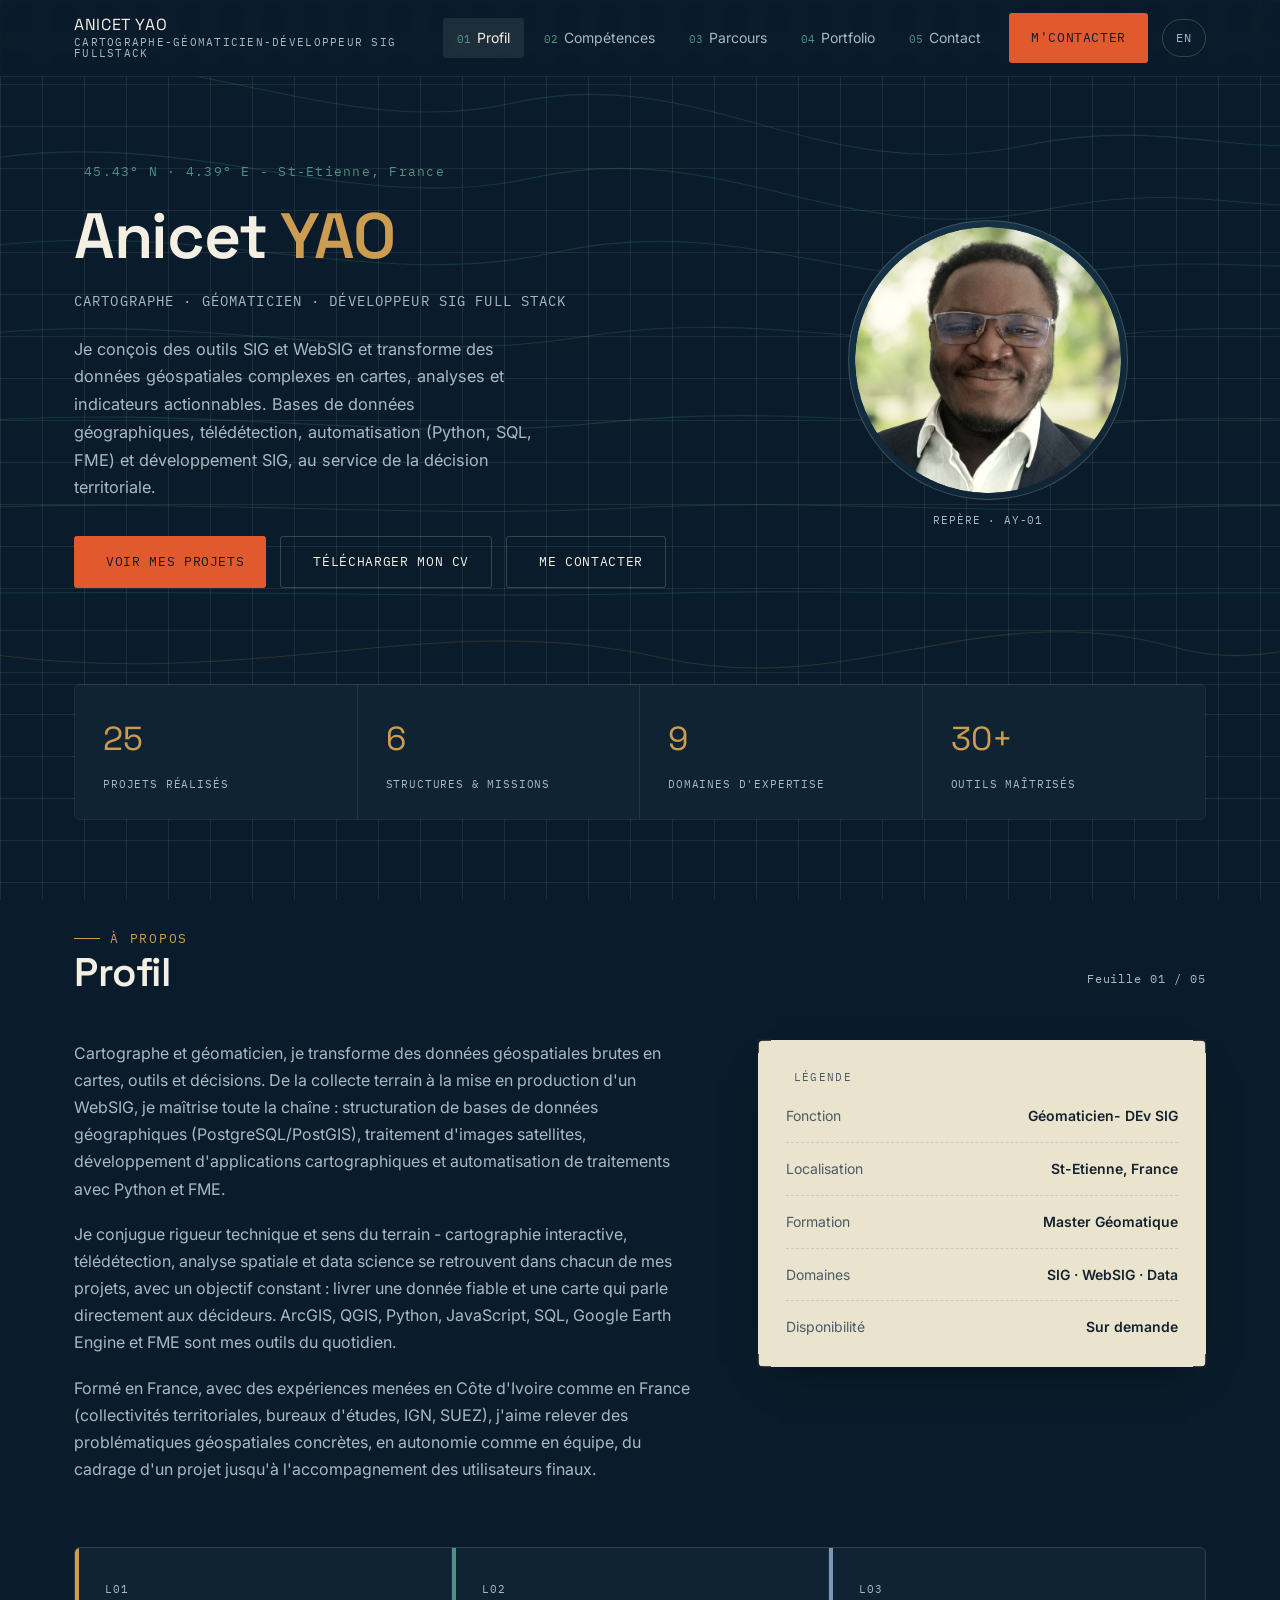
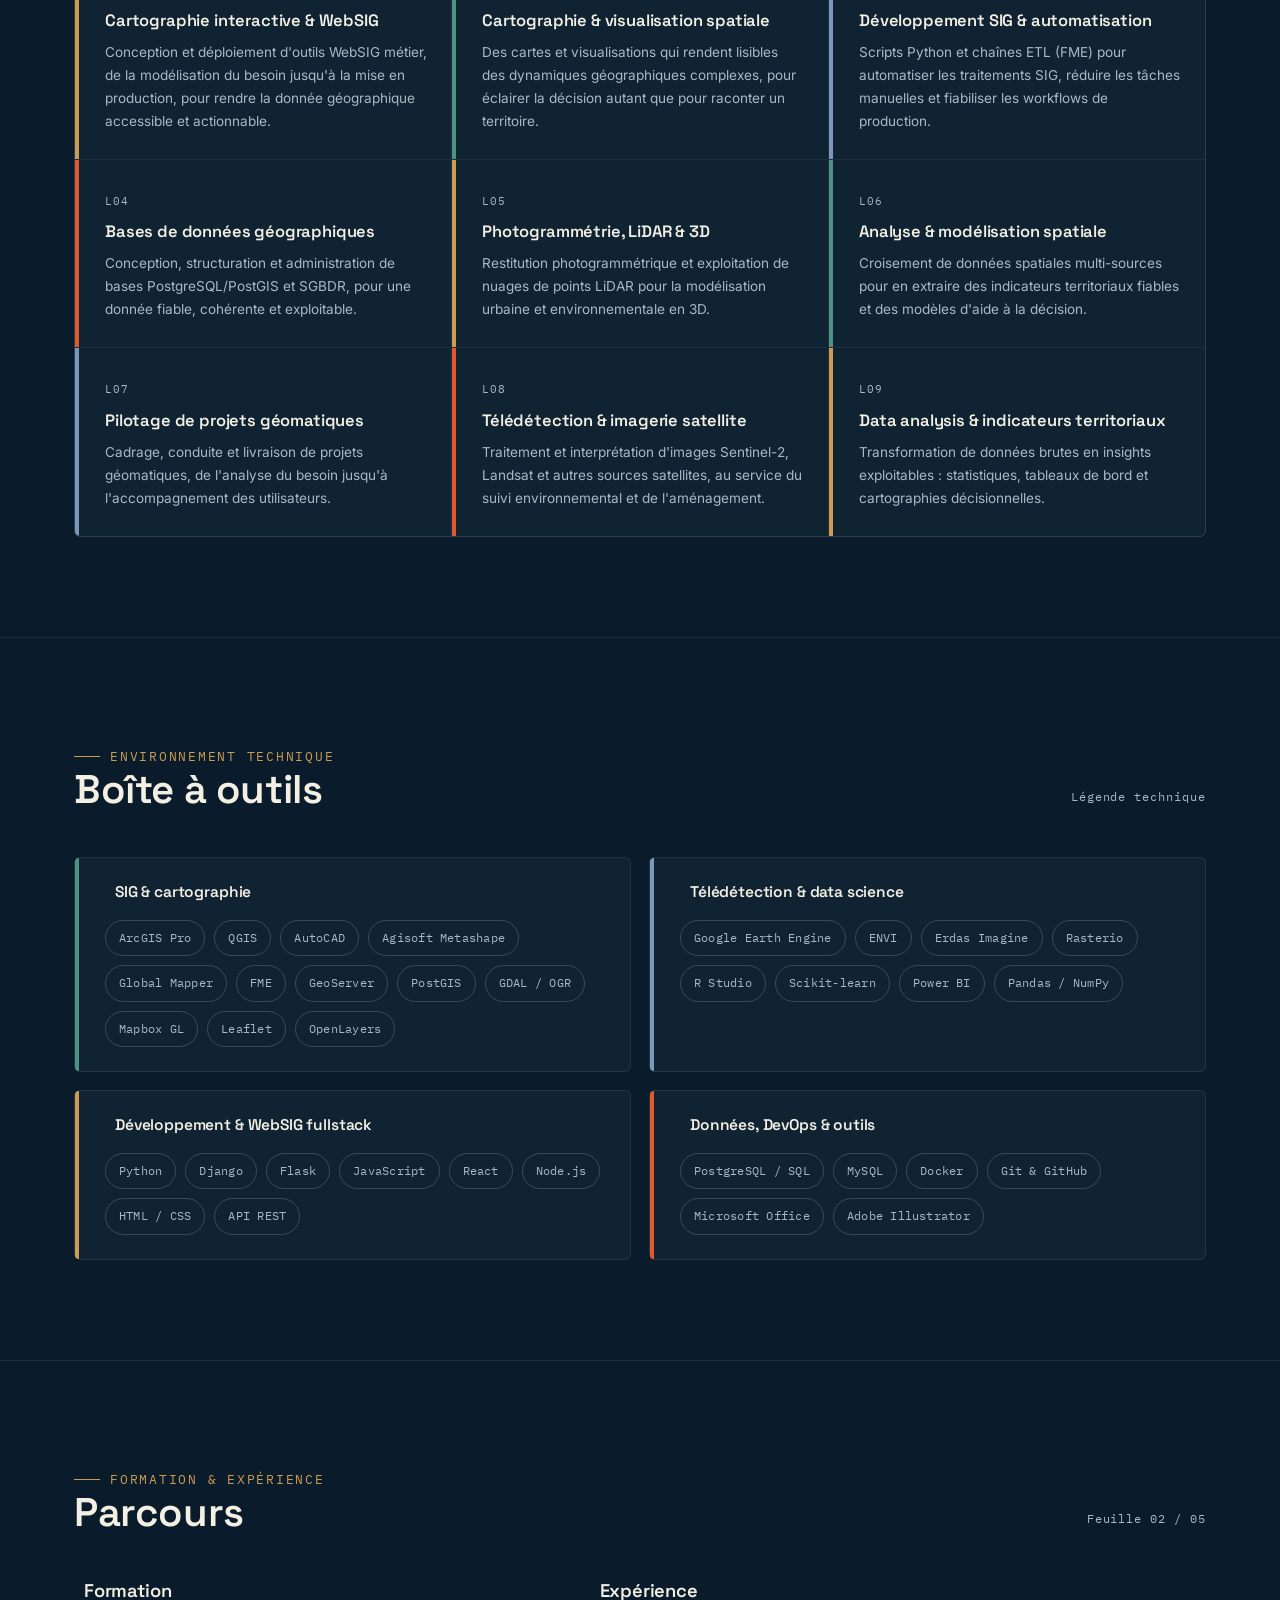
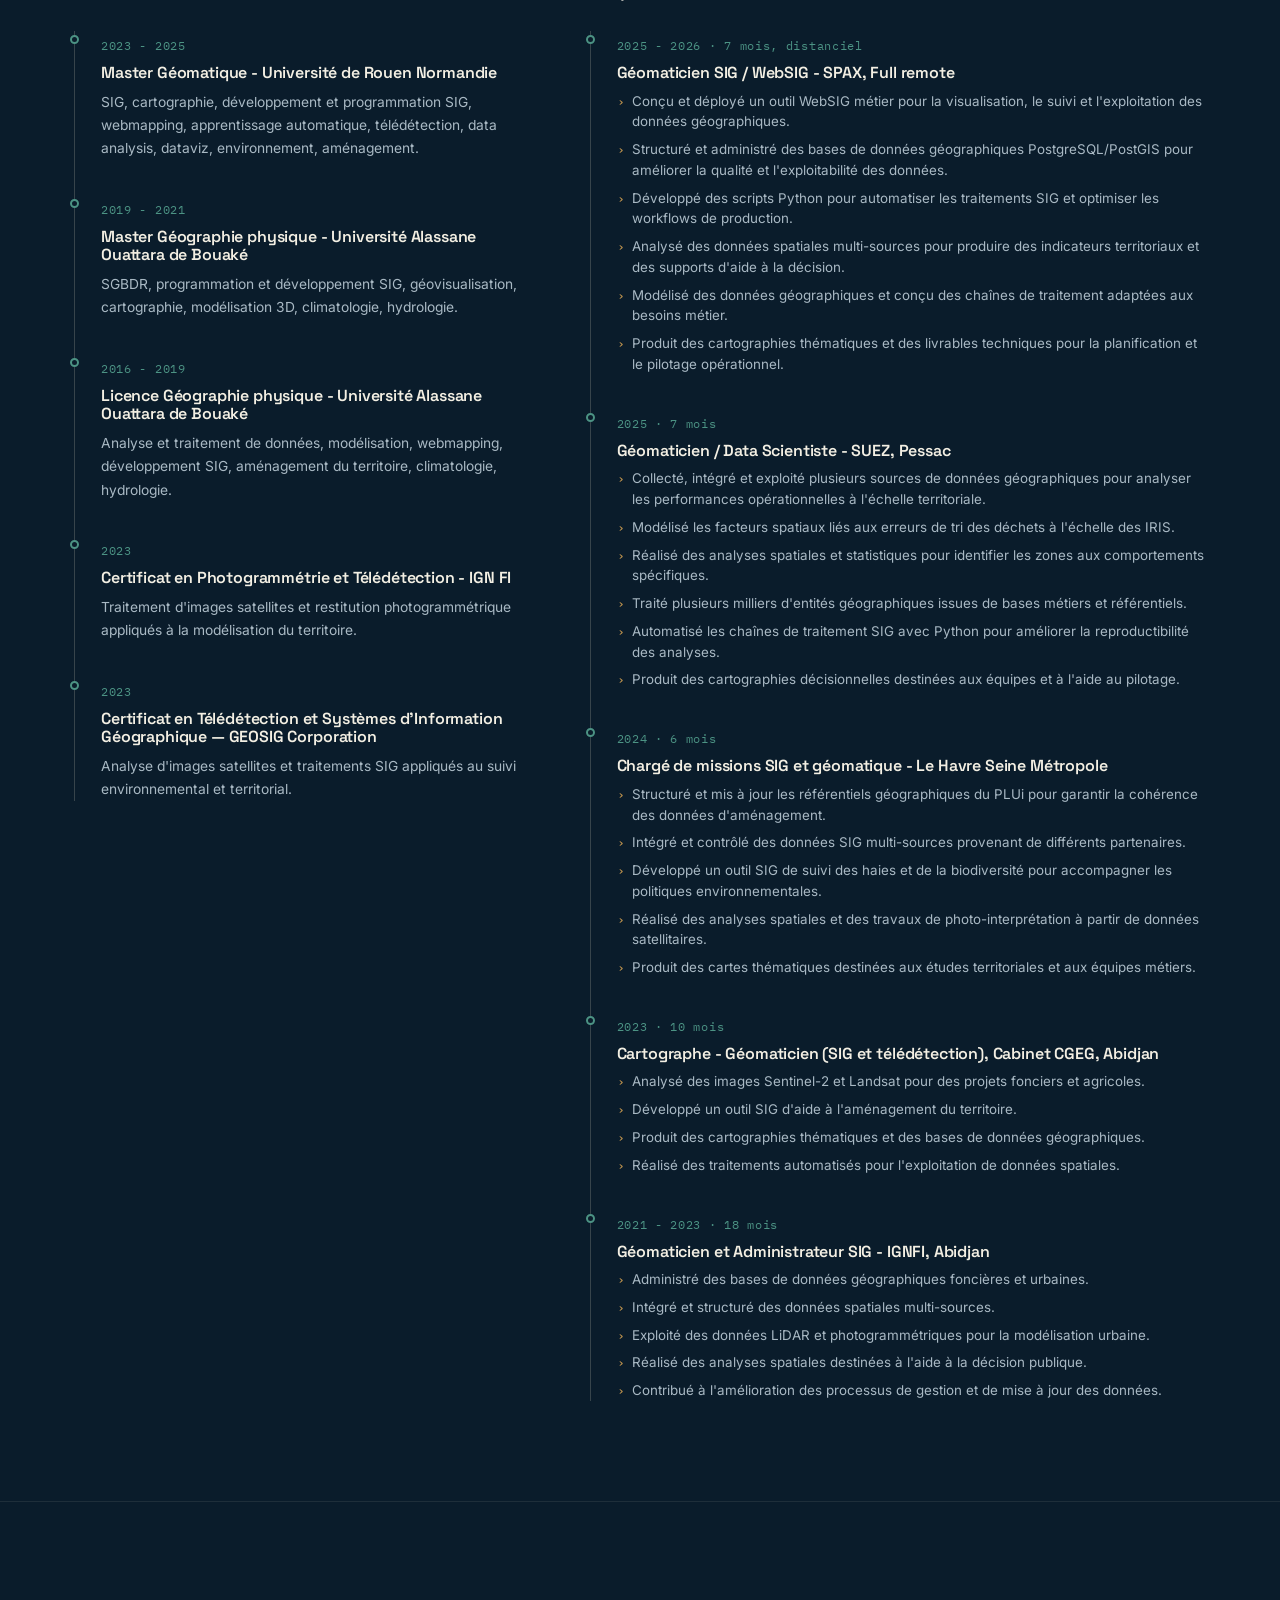
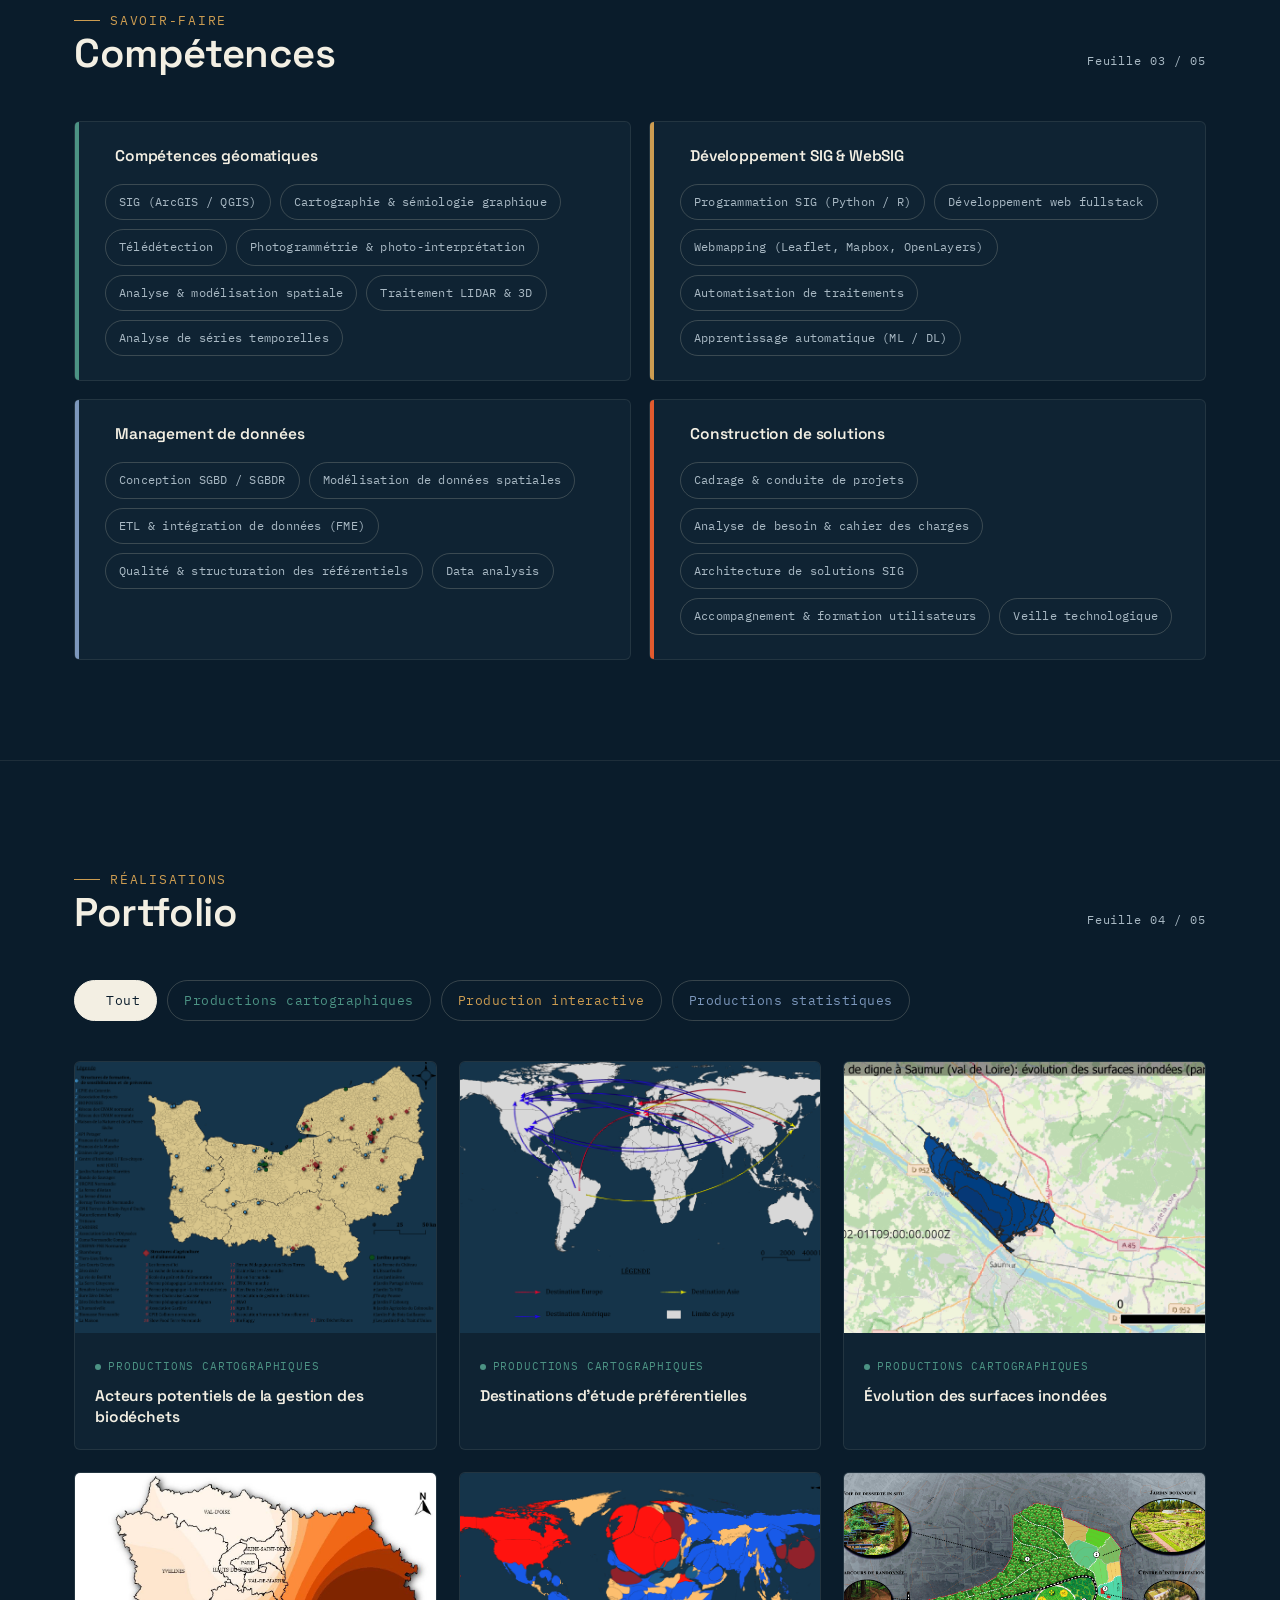
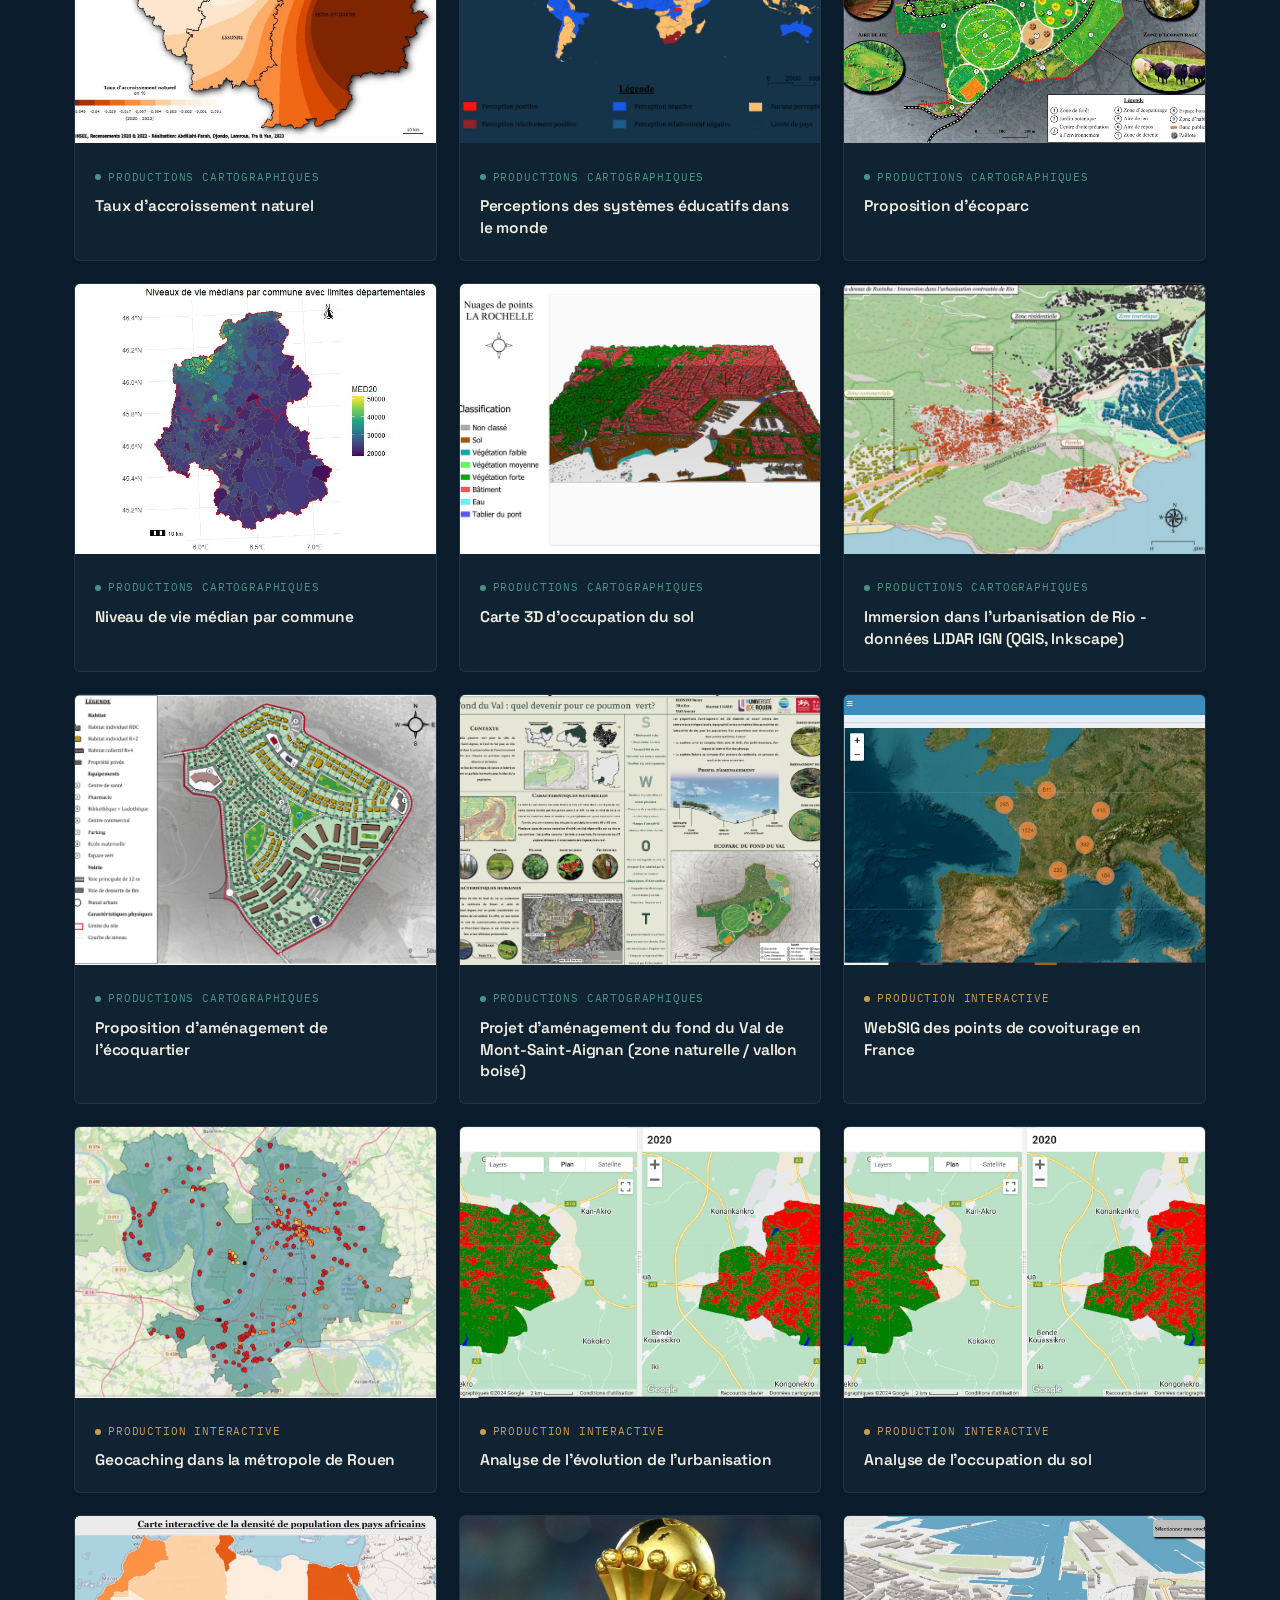
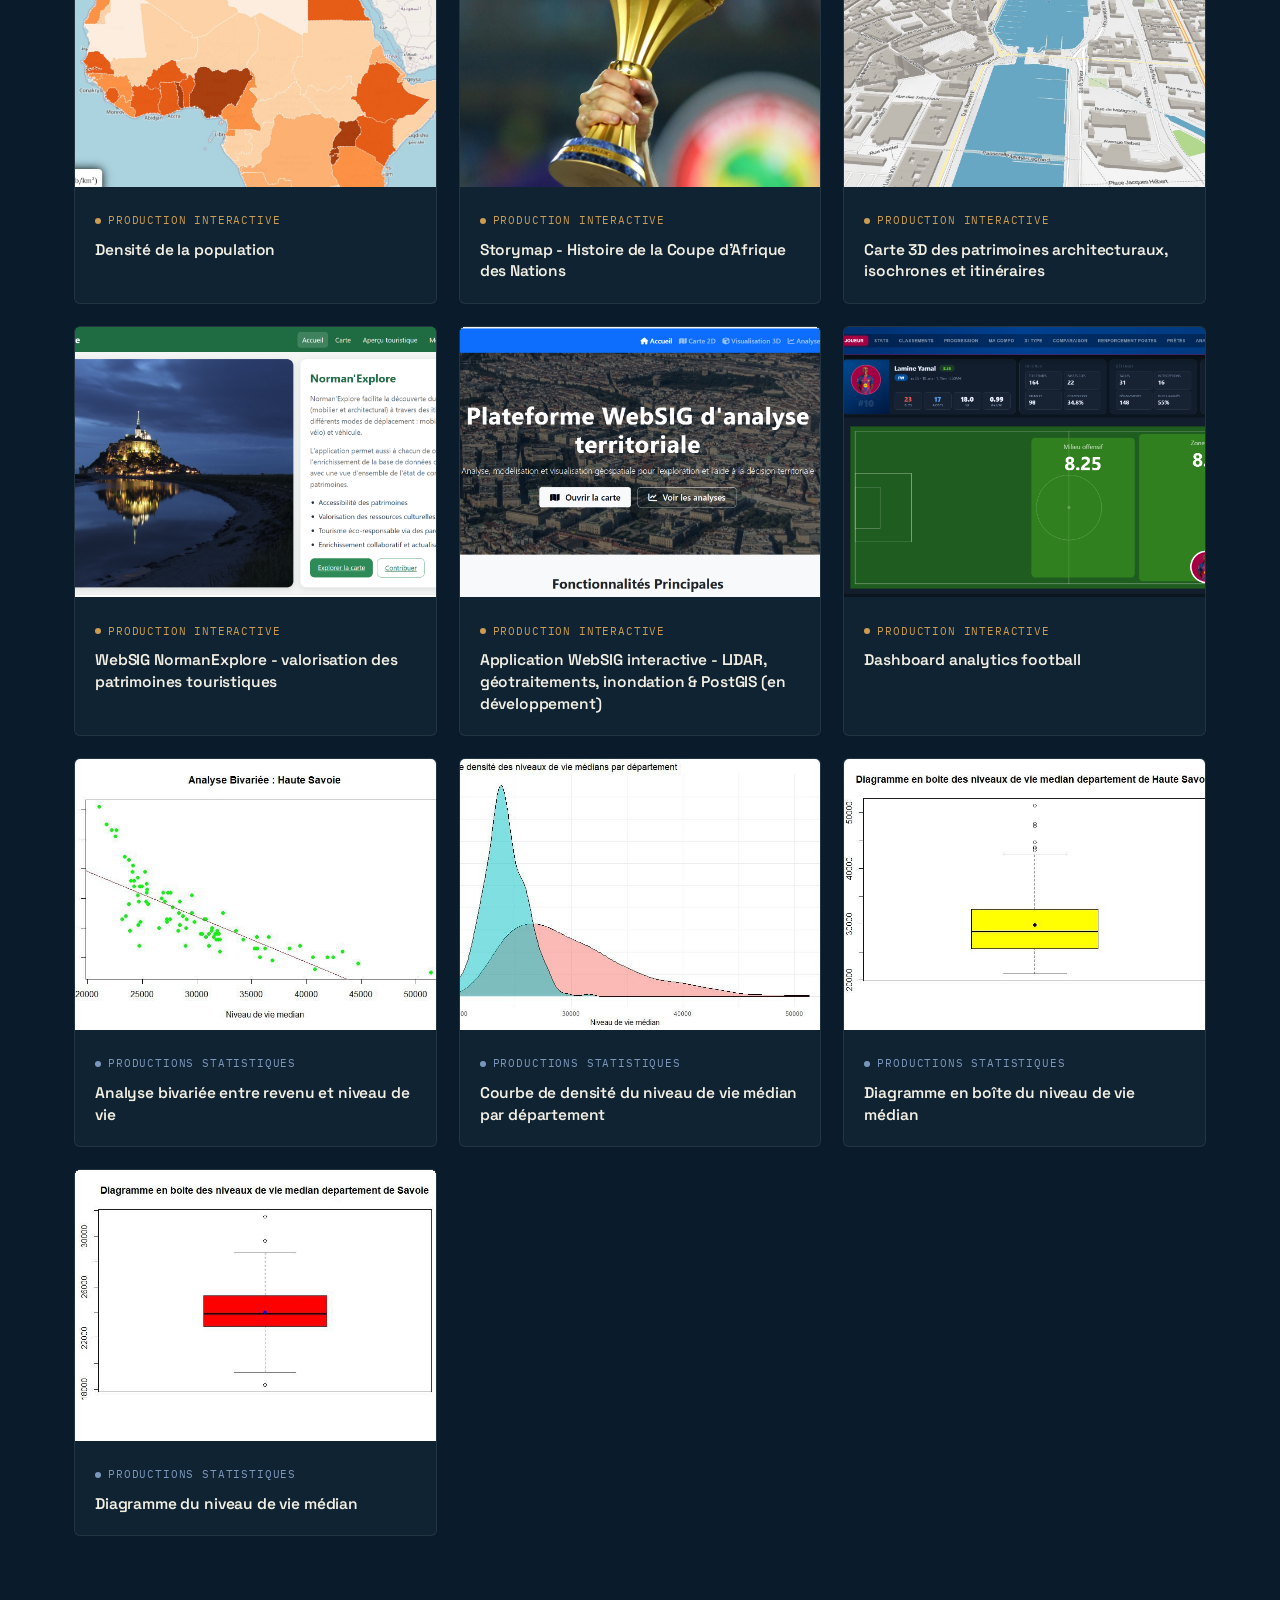
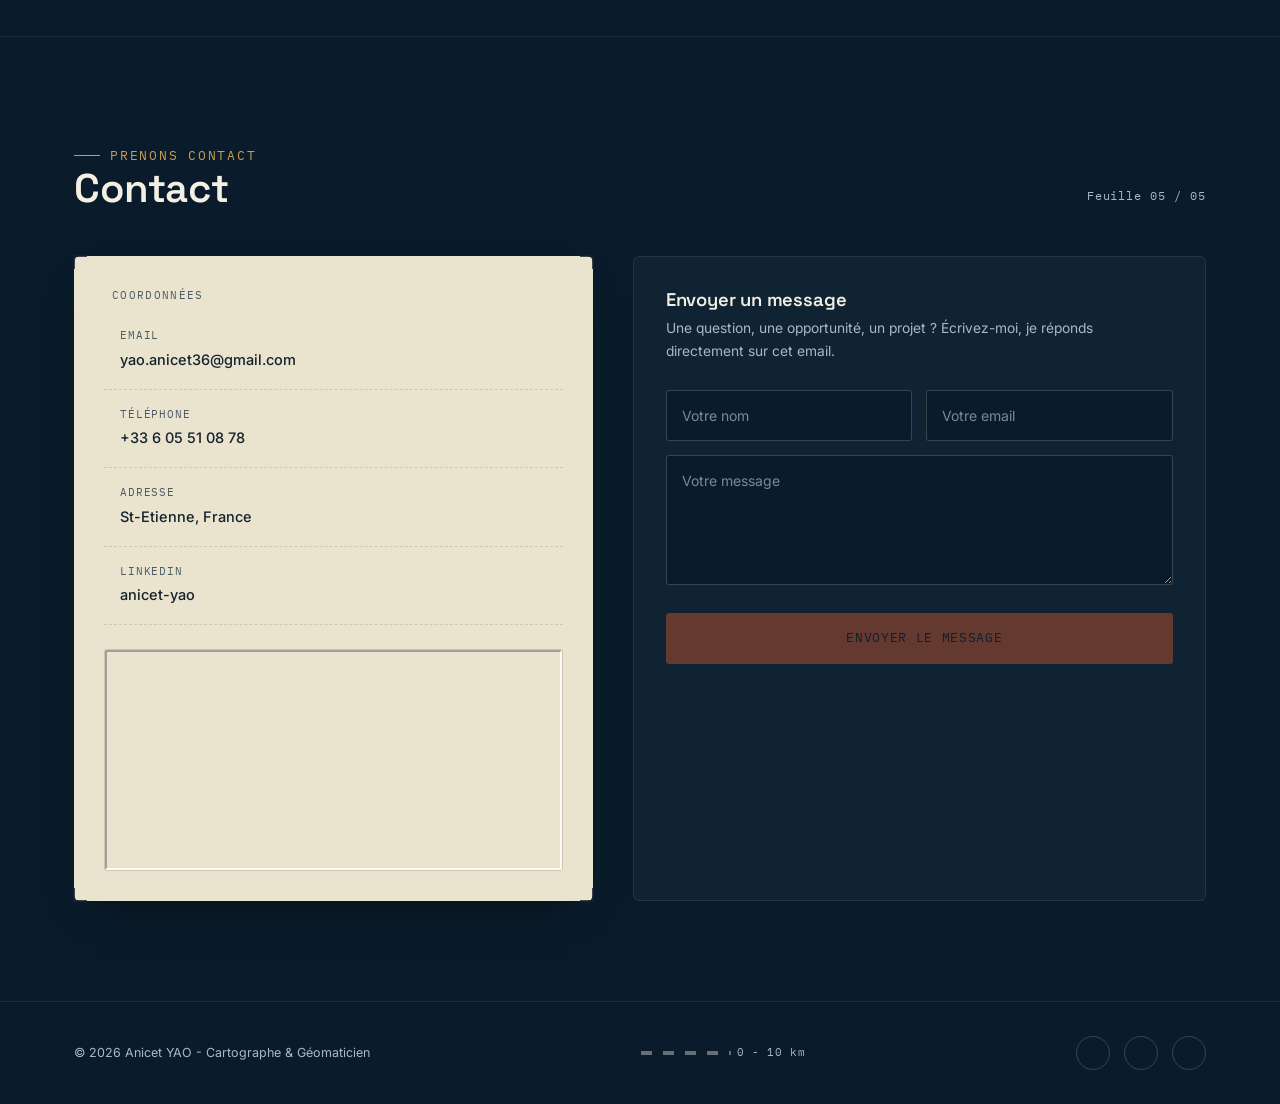
==== commit 1ded28c4: "V3-1" ====
--- a/index.html
+++ b/index.html
@@ -142,7 +142,7 @@
           <div class="hero-copy">
             <p class="hero-coords">
               <ion-icon name="locate-outline"></ion-icon> 45.43° N · 4.39° E -
-              Bordeaux, France
+              St-Etienne, France
             </p>
 
             <h1 class="hero-title">Anicet <span class="accent">YAO</span></h1>
@@ -262,7 +262,7 @@
                 </div>
                 <div class="legend-item">
                   <span class="k">Localisation</span
-                  ><span class="v">Bordeaux, France</span>
+                  ><span class="v">St-Etienne, France</span>
                 </div>
                 <div class="legend-item">
                   <span class="k">Formation</span
@@ -560,7 +560,7 @@
                     >2025 - 2026 · 7 mois, distanciel</span
                   >
                   <h4 class="track-title">
-                    Géomaticien SIG / WebSIG - SPAX, Abidjan
+                    Géomaticien SIG / WebSIG - SPAX, Full remote
                   </h4>
                   <ul class="track-list">
                     <li>
@@ -1597,7 +1597,7 @@
                 <ion-icon name="location-outline"></ion-icon>
                 <div>
                   <p class="k">Adresse</p>
-                  <p class="v">Bordeaux, France</p>
+                  <p class="v">St-Etienne, France</p>
                 </div>
               </div>
 
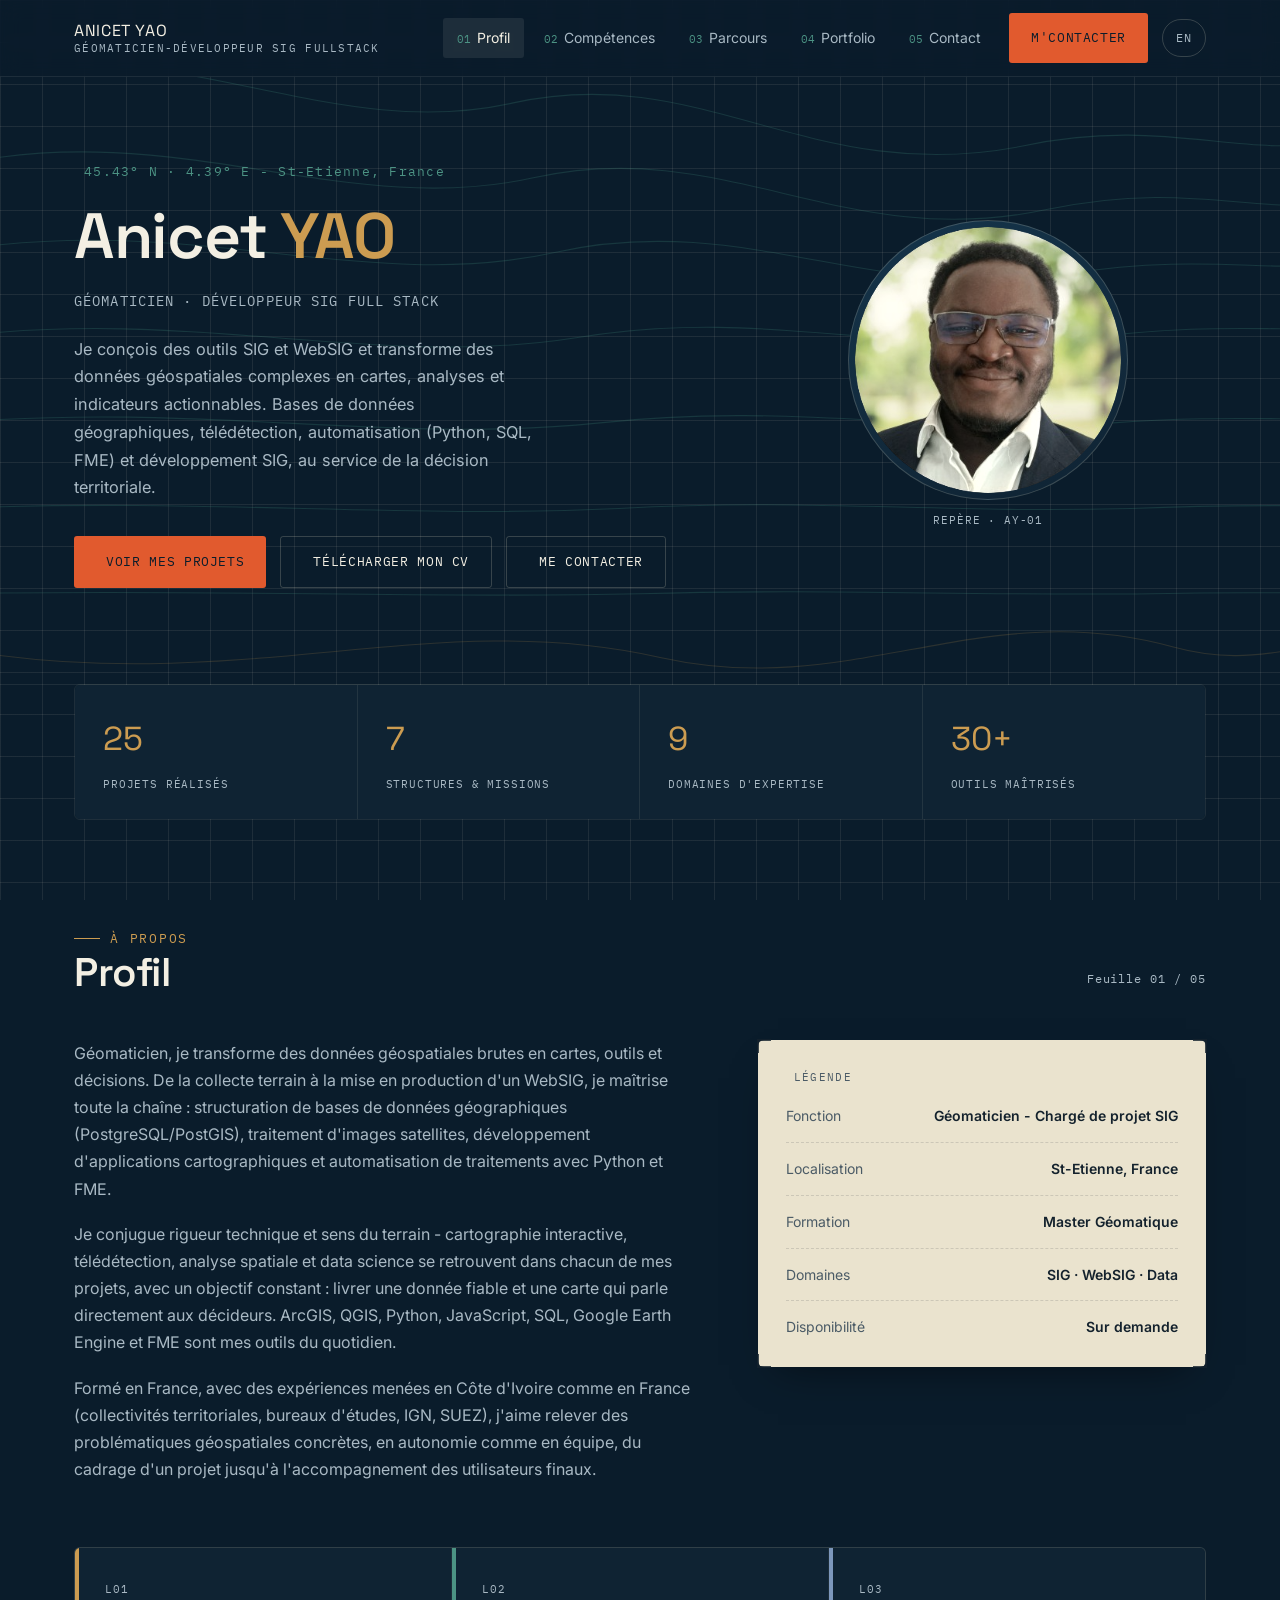
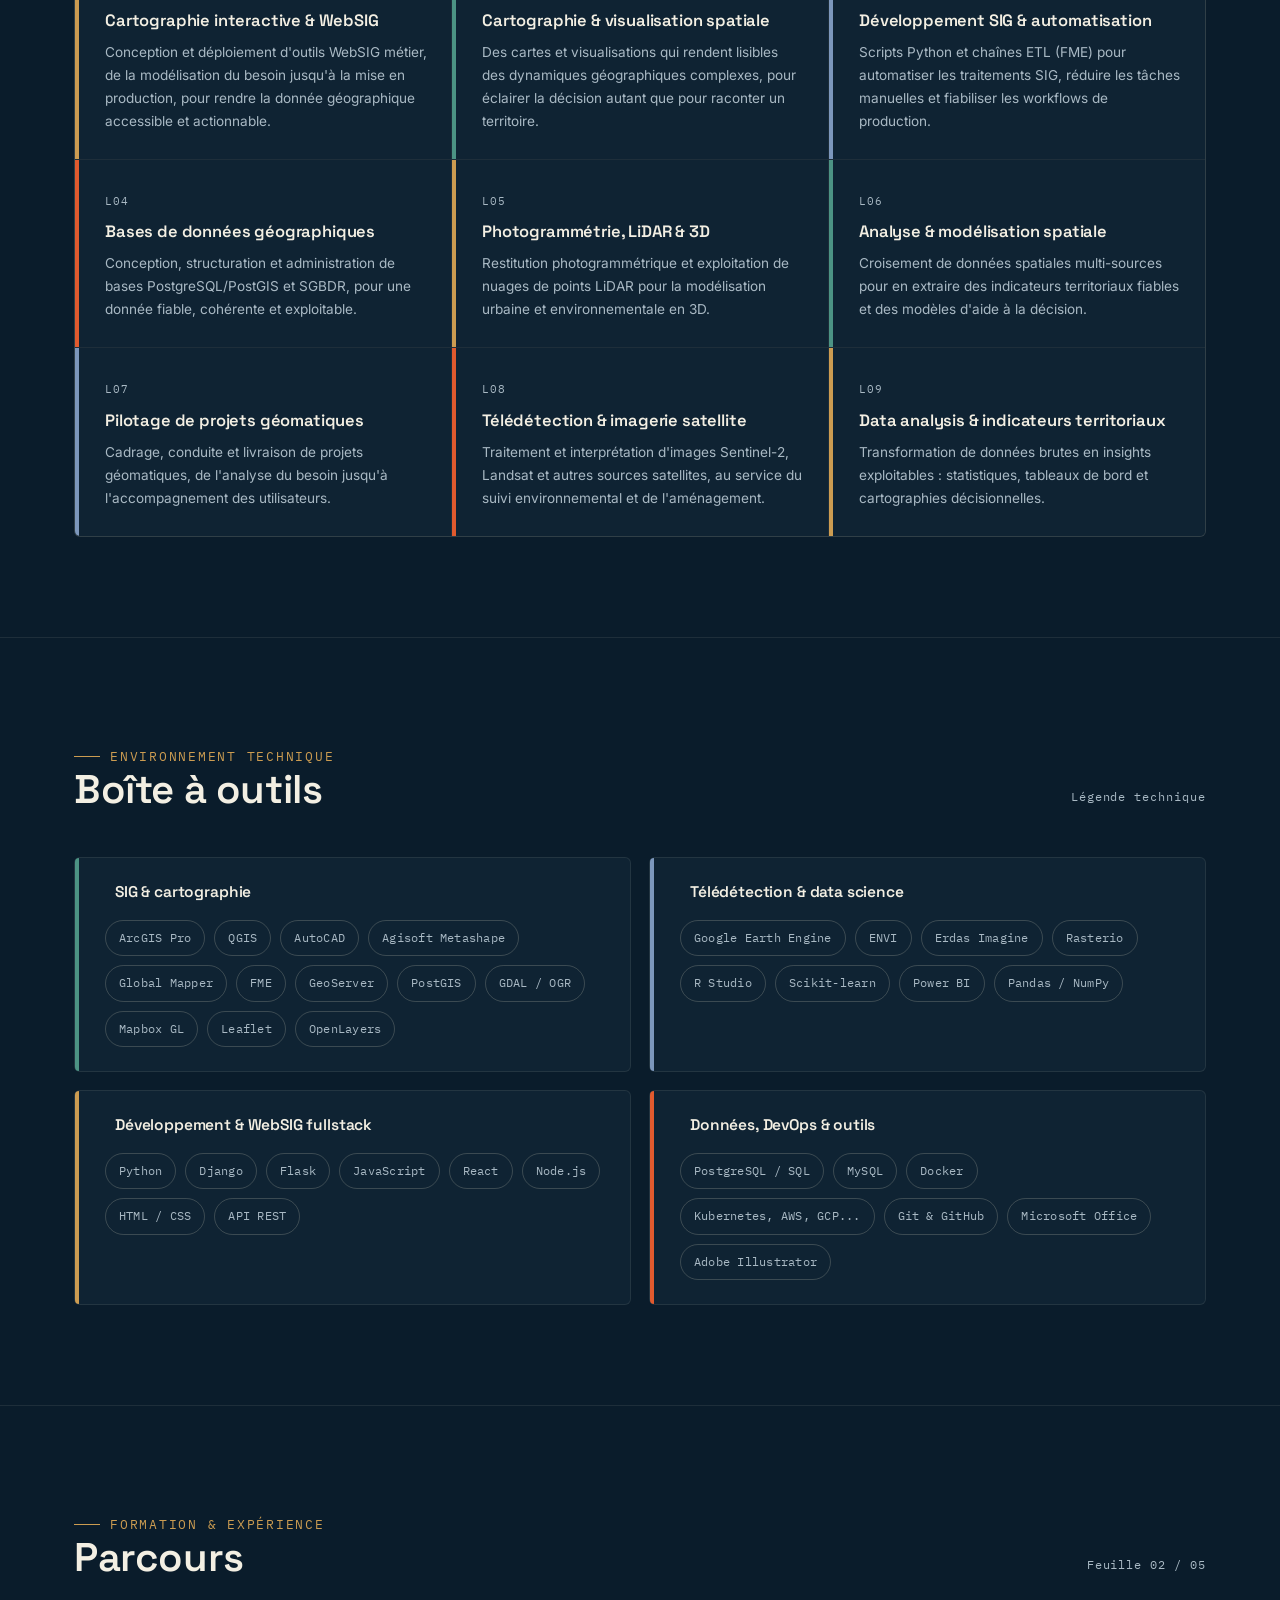
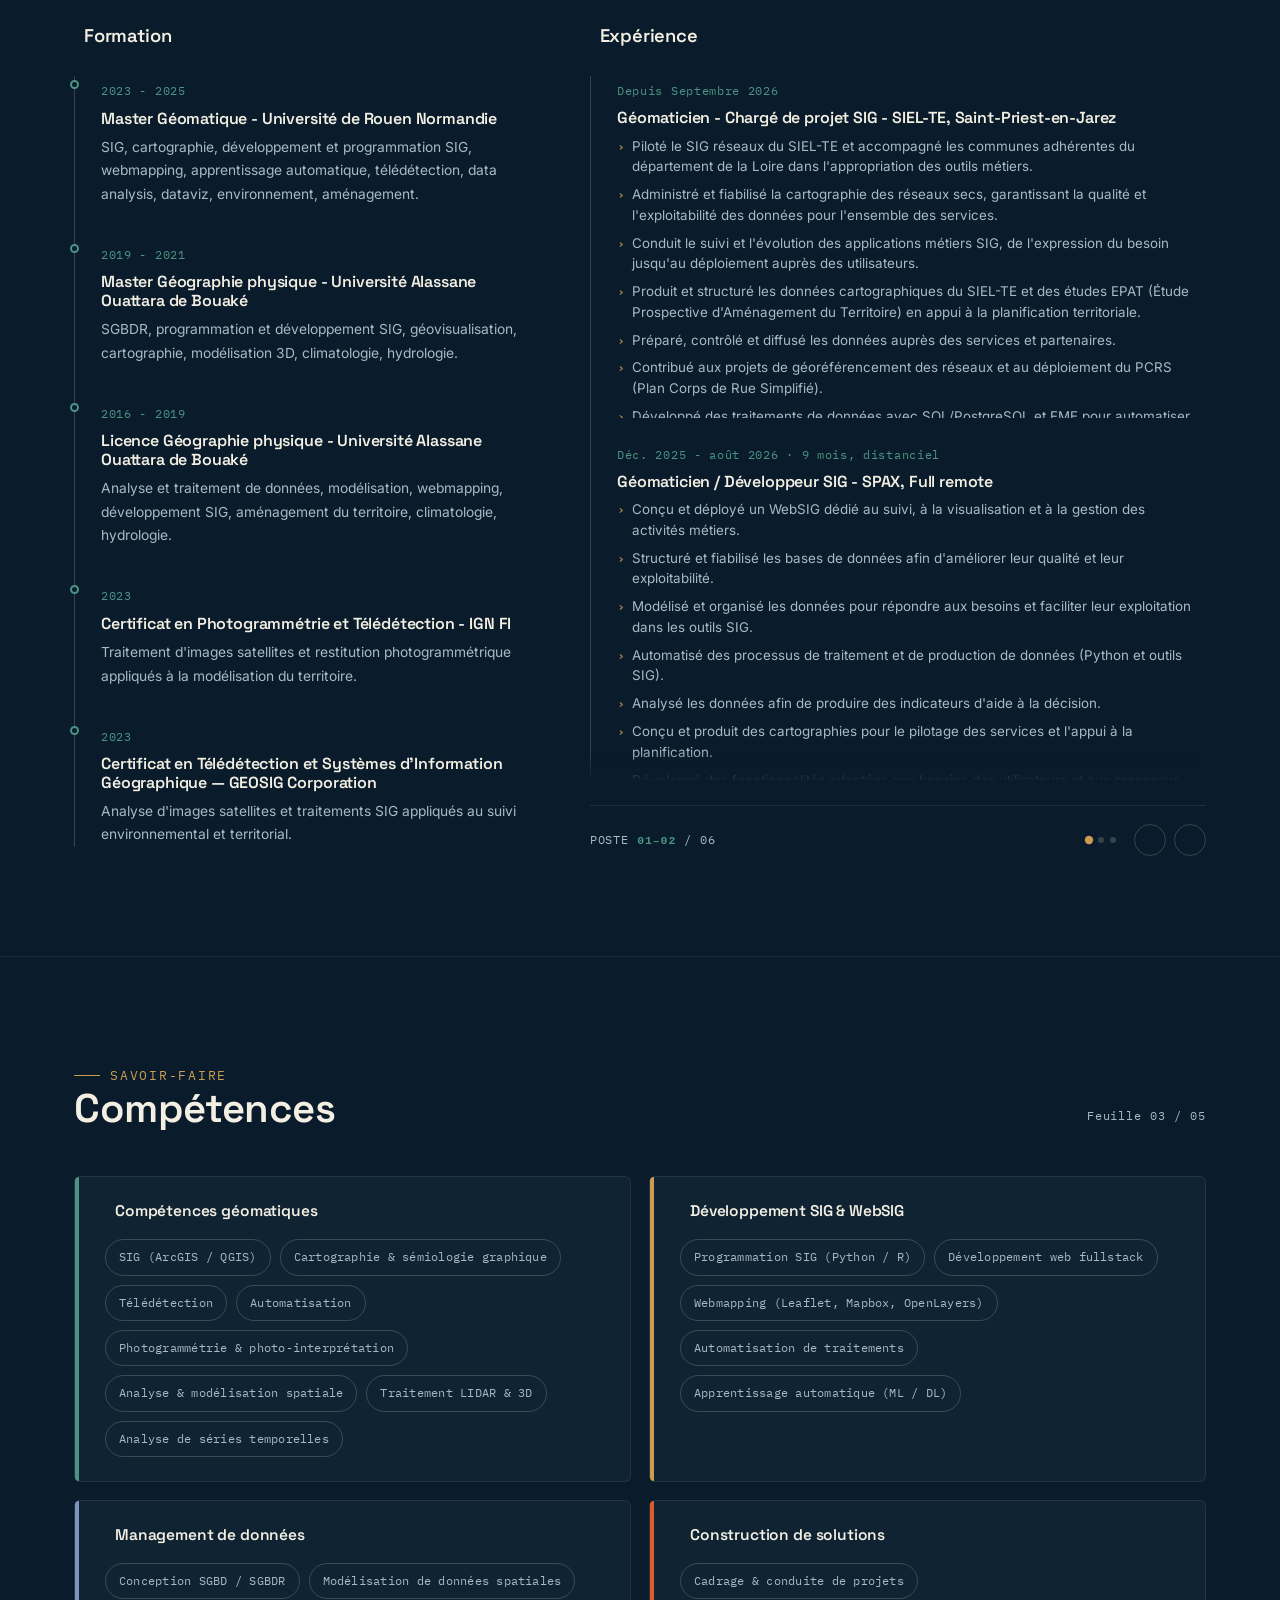
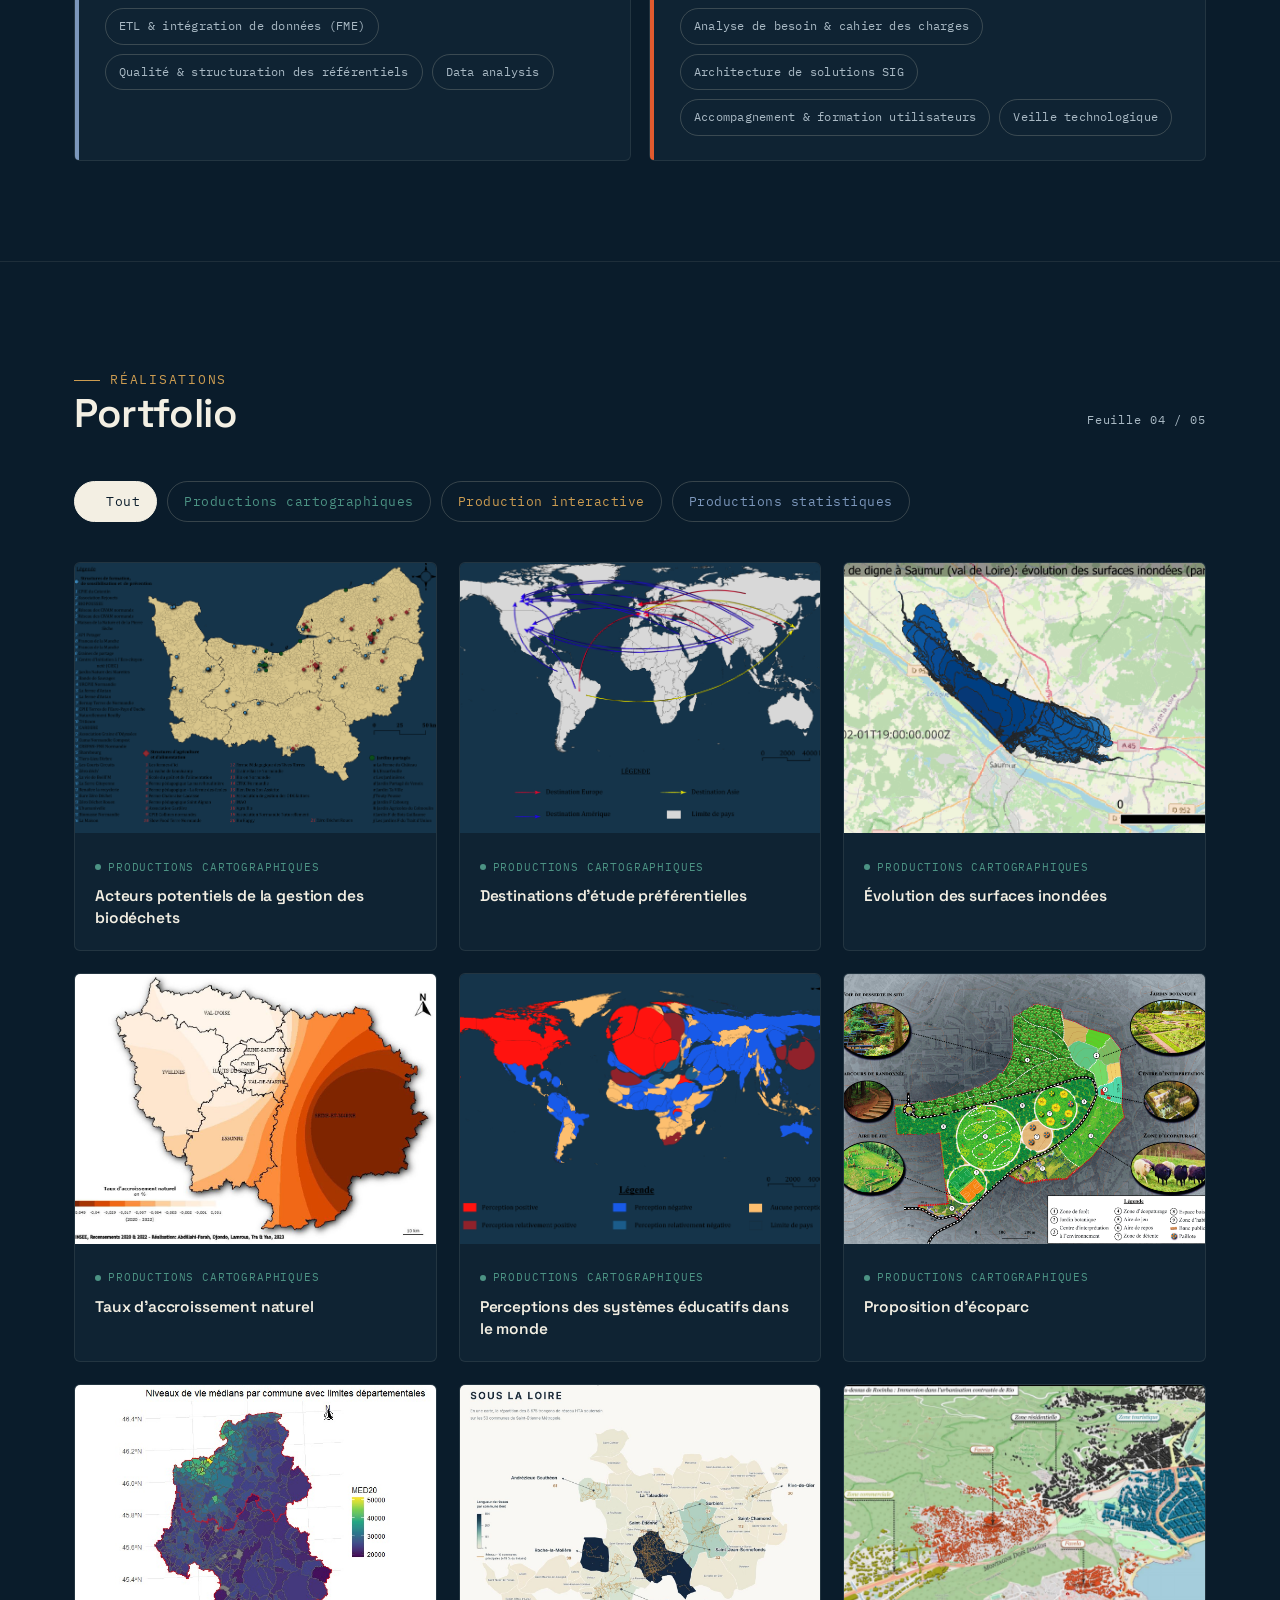
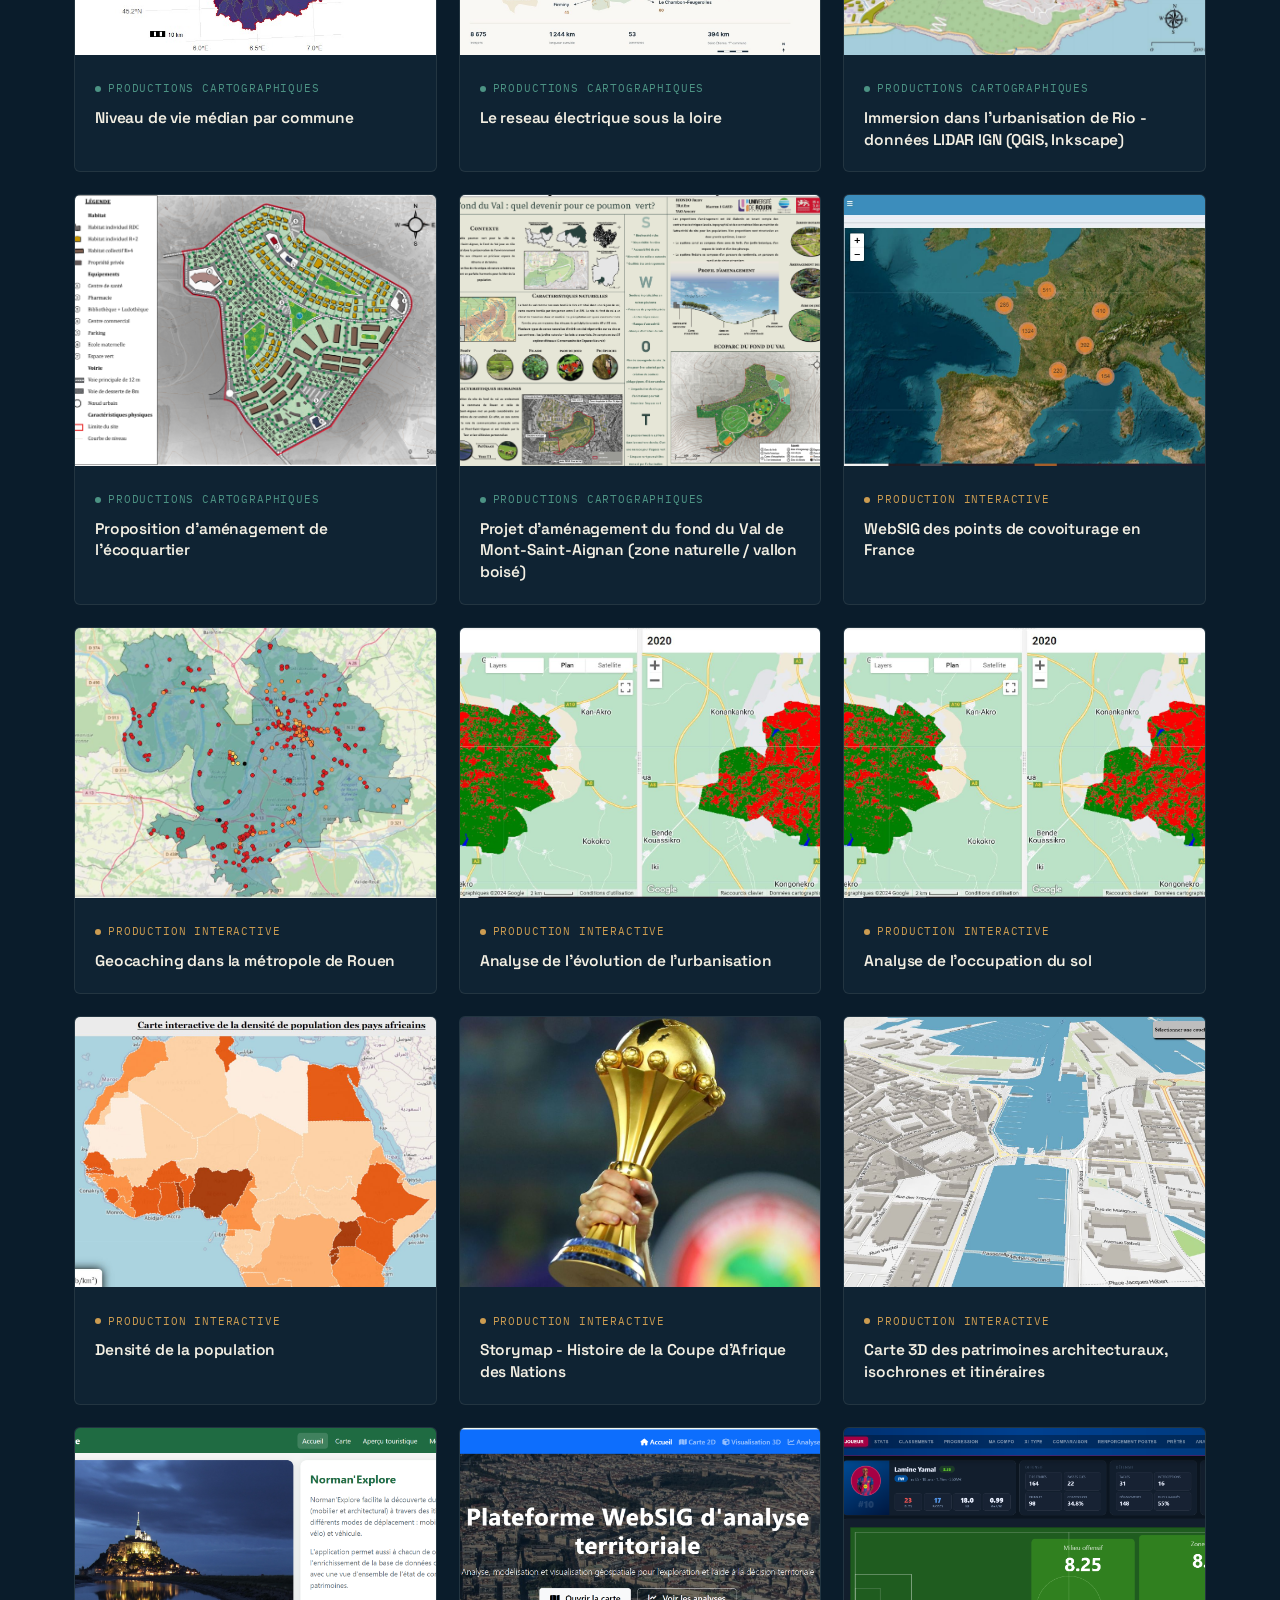
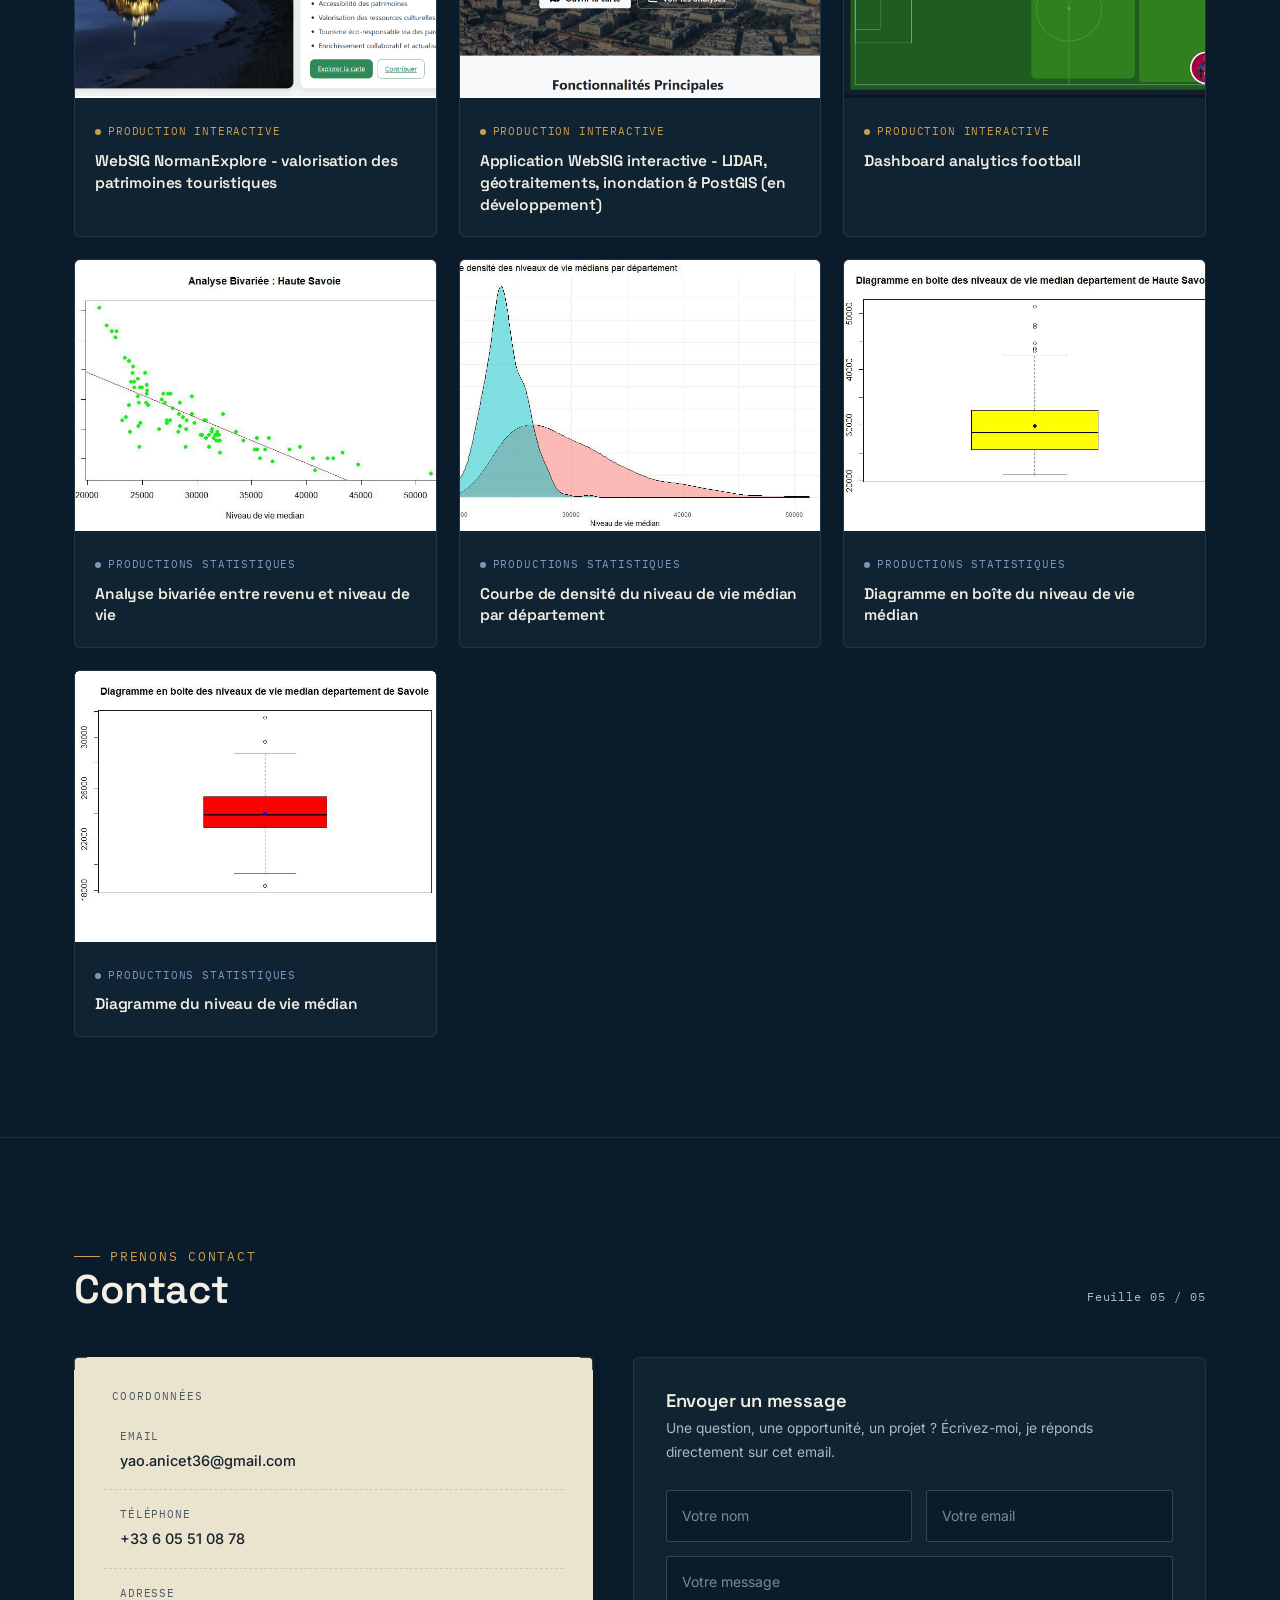
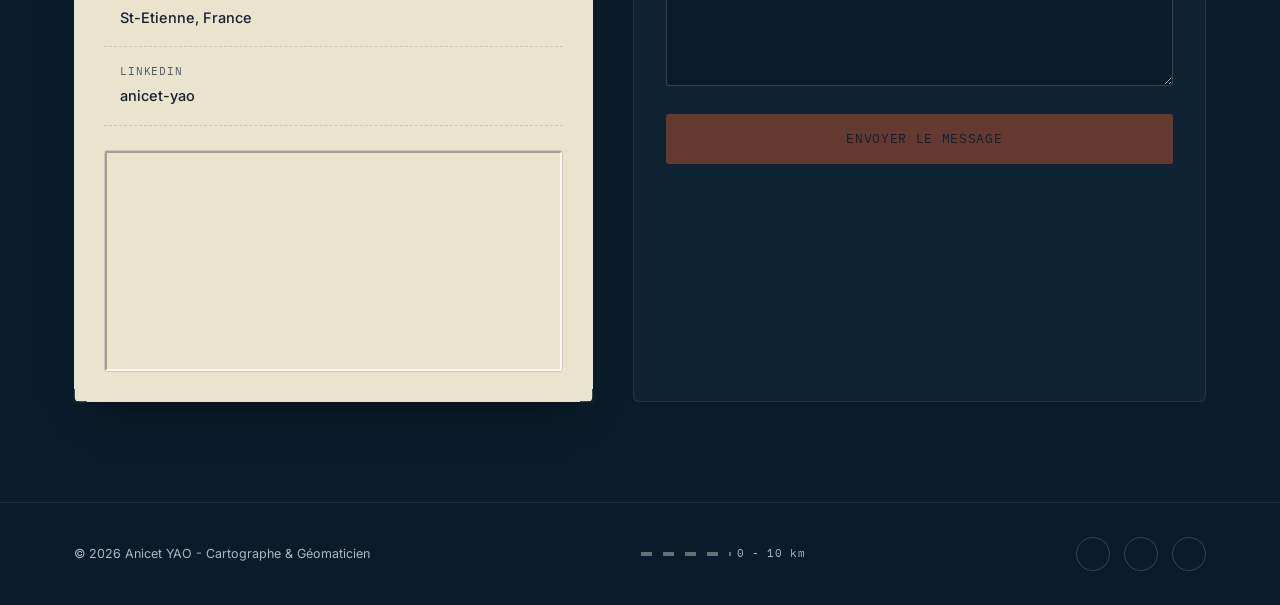
==== commit 562d372c: "Update portfolio" ====
--- a/index.html
+++ b/index.html
@@ -8,7 +8,8 @@
       content="Anicet YAO - Cartographe-Géomaticien-Développeur SIG fullstack"
     />
     <title>
-      Anicet YAO - Portfolio (Cartographe-Géomaticien-Développeur SIG fullstack)
+      Anicet YAO - Portfolio (Géomaticien - Développeur SIG | Données,
+      Automatisation et Pilotage de projets SIG | Python - SQL - FME)
     </title>
 
     <link rel="canonical" href="https://anicetyao225.github.io/porfolio/" />
@@ -51,11 +52,11 @@
     <meta name="twitter:card" content="summary_large_image" />
     <meta
       name="twitter:title"
-      content="Anicet YAO - Cartographe-Géomaticien-Développeur SIG fullstack"
+      content="Anicet YAO - Géomaticien-Développeur SIG fullstack"
     />
     <meta
       name="twitter:description"
-      content="SIG, cartographie, télédétection, développement WebSIG et data science."
+      content="SIG, cartographie, télédétection, développement WebSIG et data science, géomatique."
     />
     <meta
       name="twitter:image"
@@ -88,9 +89,7 @@
       <div class="container">
         <div class="brand">
           <span class="brand-name">ANICET YAO</span>
-          <span class="brand-role"
-            >Cartographe-Géomaticien-Développeur SIG fullstack</span
-          >
+          <span class="brand-role">Géomaticien-Développeur SIG fullstack</span>
         </div>
 
         <nav>
@@ -146,9 +145,7 @@
             </p>
 
             <h1 class="hero-title">Anicet <span class="accent">YAO</span></h1>
-            <p class="hero-role">
-              Cartographe · Géomaticien · Développeur SIG Full Stack
-            </p>
+            <p class="hero-role">Géomaticien · Développeur SIG Full Stack</p>
 
             <p class="hero-text">
               Je conçois des outils SIG et WebSIG et transforme des données
@@ -196,7 +193,7 @@
               <p class="stat-label">Projets réalisés</p>
             </div>
             <div class="stat">
-              <p class="stat-num">6</p>
+              <p class="stat-num">7</p>
               <p class="stat-label">Structures &amp; missions</p>
             </div>
             <div class="stat">
@@ -225,13 +222,13 @@
           <div class="about-grid reveal">
             <div class="about-text">
               <p>
-                Cartographe et géomaticien, je transforme des données
-                géospatiales brutes en cartes, outils et décisions. De la
-                collecte terrain à la mise en production d'un WebSIG, je
-                maîtrise toute la chaîne : structuration de bases de données
-                géographiques (PostgreSQL/PostGIS), traitement d'images
-                satellites, développement d'applications cartographiques et
-                automatisation de traitements avec Python et FME.
+                Géomaticien, je transforme des données géospatiales brutes en
+                cartes, outils et décisions. De la collecte terrain à la mise en
+                production d'un WebSIG, je maîtrise toute la chaîne :
+                structuration de bases de données géographiques
+                (PostgreSQL/PostGIS), traitement d'images satellites,
+                développement d'applications cartographiques et automatisation
+                de traitements avec Python et FME.
               </p>
               <p>
                 Je conjugue rigueur technique et sens du terrain - cartographie
@@ -258,7 +255,7 @@
               <div class="legend-list">
                 <div class="legend-item">
                   <span class="k">Fonction</span
-                  ><span class="v">Géomaticien- DEv SIG</span>
+                  ><span class="v">Géomaticien - Chargé de projet SIG</span>
                 </div>
                 <div class="legend-item">
                   <span class="k">Localisation</span
@@ -460,6 +457,7 @@
                 <li class="tag">PostgreSQL / SQL</li>
                 <li class="tag">MySQL</li>
                 <li class="tag">Docker</li>
+                <li class="tag">Kubernetes, AWS, GCP...</li>
                 <li class="tag">Git &amp; GitHub</li>
                 <li class="tag">Microsoft Office</li>
                 <li class="tag">Adobe Illustrator</li>
@@ -554,165 +552,306 @@
                 <ion-icon name="briefcase-outline"></ion-icon>
                 <h3>Expérience</h3>
               </div>
-              <ol class="track">
-                <li class="track-item">
-                  <span class="track-year"
-                    >2025 - 2026 · 7 mois, distanciel</span
-                  >
-                  <h4 class="track-title">
-                    Géomaticien SIG / WebSIG - SPAX, Full remote
-                  </h4>
-                  <ul class="track-list">
-                    <li>
-                      Conçu et déployé un outil WebSIG métier pour la
-                      visualisation, le suivi et l'exploitation des données
-                      géographiques.
+              <div class="track-slider" data-track-slider>
+                <div class="track-slider-viewport" data-track-viewport>
+                  <ol class="track" data-track>
+                    <li class="track-item">
+                      <span class="track-year">Depuis Septembre 2026</span>
+                      <h4 class="track-title">
+                        Géomaticien - Chargé de projet SIG - SIEL-TE,
+                        Saint-Priest-en-Jarez
+                      </h4>
+                      <ul class="track-list">
+                        <li>
+                          Piloté le SIG réseaux du SIEL-TE et accompagné les
+                          communes adhérentes du département de la Loire dans
+                          l'appropriation des outils métiers.
+                        </li>
+                        <li>
+                          Administré et fiabilisé la cartographie des réseaux
+                          secs, garantissant la qualité et l'exploitabilité des
+                          données pour l'ensemble des services.
+                        </li>
+                        <li>
+                          Conduit le suivi et l'évolution des applications
+                          métiers SIG, de l'expression du besoin jusqu'au
+                          déploiement auprès des utilisateurs.
+                        </li>
+                        <li>
+                          Produit et structuré les données cartographiques du
+                          SIEL-TE et des études EPAT (Étude Prospective
+                          d'Aménagement du Territoire) en appui à la
+                          planification territoriale.
+                        </li>
+                        <li>
+                          Préparé, contrôlé et diffusé les données auprès des
+                          services et partenaires.
+                        </li>
+                        <li>
+                          Contribué aux projets de géoréférencement des réseaux
+                          et au déploiement du PCRS (Plan Corps de Rue
+                          Simplifié).
+                        </li>
+                        <li>
+                          Développé des traitements de données avec
+                          SQL/PostgreSQL et FME pour automatiser la production
+                          et le contrôle des données SIG.
+                        </li>
+                        <li>
+                          Formé et accompagné les utilisateurs SIG/DAO (ArcGIS,
+                          QGIS, AutoCAD) et assuré un rôle de conseil technique
+                          auprès des services dans la construction de leurs
+                          projets de données.
+                        </li>
+                      </ul>
                     </li>
-                    <li>
-                      Structuré et administré des bases de données géographiques
-                      PostgreSQL/PostGIS pour améliorer la qualité et
-                      l'exploitabilité des données.
+
+                    <li class="track-item">
+                      <span class="track-year"
+                        >Déc. 2025 - août 2026 · 9 mois, distanciel</span
+                      >
+                      <h4 class="track-title">
+                        Géomaticien / Développeur SIG - SPAX, Full remote
+                      </h4>
+                      <ul class="track-list">
+                        <li>
+                          Conçu et déployé un WebSIG dédié au suivi, à la
+                          visualisation et à la gestion des activités métiers.
+                        </li>
+                        <li>
+                          Structuré et fiabilisé les bases de données afin
+                          d'améliorer leur qualité et leur exploitabilité.
+                        </li>
+                        <li>
+                          Modélisé et organisé les données pour répondre aux
+                          besoins et faciliter leur exploitation dans les outils
+                          SIG.
+                        </li>
+                        <li>
+                          Automatisé des processus de traitement et de
+                          production de données (Python et outils SIG).
+                        </li>
+                        <li>
+                          Analysé les données afin de produire des indicateurs
+                          d'aide à la décision.
+                        </li>
+                        <li>
+                          Conçu et produit des cartographies pour le pilotage
+                          des services et l'appui à la planification.
+                        </li>
+                        <li>
+                          Développé des fonctionnalités adaptées aux besoins des
+                          utilisateurs et aux processus métiers.
+                        </li>
+                        <li>
+                          Piloté le projet de bout en bout, de la structuration
+                          des données jusqu'au déploiement de la solution.
+                        </li>
+                      </ul>
                     </li>
-                    <li>
-                      Développé des scripts Python pour automatiser les
-                      traitements SIG et optimiser les workflows de production.
+
+                    <li class="track-item">
+                      <span class="track-year"
+                        >Févr. 2025 - déc. 2025 · 11 mois, Bordeaux/Pessac</span
+                      >
+                      <h4 class="track-title">
+                        Ingénieur Géomaticien - Data Scientist - SUEZ, Pessac
+                      </h4>
+                      <ul class="track-list">
+                        <li>
+                          Analysé et modélisé les erreurs de tri à l'échelle
+                          IRIS à partir de données géographiques et statistiques
+                          afin d'identifier les facteurs spatiaux associés aux
+                          performances de tri.
+                        </li>
+                        <li>
+                          Traité, nettoyé et croisé des données multi-sources
+                          pour construire des jeux de données exploitables dans
+                          les analyses spatiales et statistiques.
+                        </li>
+                        <li>
+                          Réalisé des analyses spatio-temporelles afin
+                          d'identifier et de caractériser les variations
+                          territoriales des erreurs de tri.
+                        </li>
+                        <li>
+                          Automatisé les workflows de traitement et d'analyse
+                          avec Python, SQL et les outils SIG, améliorant la
+                          reproductibilité et l'efficacité des traitements.
+                        </li>
+                        <li>
+                          Développé des scripts dédiés au traitement, à la
+                          transformation et à l'analyse de données.
+                        </li>
+                        <li>
+                          Conçu et produit des cartographies décisionnelles
+                          permettant de restituer les résultats d'analyse et
+                          d'appuyer le pilotage opérationnel.
+                        </li>
+                        <li>
+                          Structuré et documenté les traitements afin de
+                          faciliter leur réutilisation et leur maintenance.
+                        </li>
+                        <li>
+                          Contribué à la transformation de données brutes en
+                          indicateurs spatialisés pour faciliter
+                          l'interprétation des résultats par les équipes
+                          métiers.
+                        </li>
+                      </ul>
                     </li>
-                    <li>
-                      Analysé des données spatiales multi-sources pour produire
-                      des indicateurs territoriaux et des supports d'aide à la
-                      décision.
+
+                    <li class="track-item">
+                      <span class="track-year"
+                        >Avr. 2024 - sept. 2024 · 6 mois, Le Havre</span
+                      >
+                      <h4 class="track-title">
+                        Chargé de missions SIG et géomatique - Le Havre Seine
+                        Métropole
+                      </h4>
+                      <ul class="track-list">
+                        <li>
+                          Mis à jour et structuré les référentiels géographiques
+                          du PLUi afin d'améliorer leur cohérence et leur
+                          exploitation dans les projets d'aménagement.
+                        </li>
+                        <li>
+                          Conçu et développé un outil SIG dédié au suivi des
+                          haies et à la valorisation des données.
+                        </li>
+                        <li>
+                          Collecté, intégré et organisé des données
+                          géographiques issues de différentes sources.
+                        </li>
+                        <li>
+                          Réalisé de la photo-interprétation et intégré les
+                          données biodiversité dans les bases SIG.
+                        </li>
+                        <li>
+                          Automatisé certains traitements de données
+                          géographiques avec Python afin de fiabiliser et
+                          accélérer les opérations récurrentes.
+                        </li>
+                        <li>
+                          Produit des données et restitutions cartographiques
+                          destinées à accompagner les besoins des services dans
+                          la gestion et la planification territoriale.
+                        </li>
+                      </ul>
                     </li>
-                    <li>
-                      Modélisé des données géographiques et conçu des chaînes de
-                      traitement adaptées aux besoins métier.
+
+                    <li class="track-item">
+                      <span class="track-year"
+                        >Mai 2023 - févr. 2024 · 10 mois, Abidjan</span
+                      >
+                      <h4 class="track-title">
+                        Cartographe - Géomaticien, Cabinet de géomatique (CGEG),
+                        Abidjan
+                      </h4>
+                      <ul class="track-list">
+                        <li>
+                          Produit et analysé des cartographies foncières et
+                          agricoles à partir d'images satellitaires.
+                        </li>
+                        <li>
+                          Traité des données de télédétection pour caractériser
+                          l'occupation et l'utilisation des sols.
+                        </li>
+                        <li>
+                          Développé un outil SIG destiné à l'analyse et à l'aide
+                          à la décision dans le cadre de projets.
+                        </li>
+                        <li>
+                          Automatisé et optimisé certaines étapes de traitement
+                          des données à l'aide de FME et Python.
+                        </li>
+                        <li>
+                          Croisé et analysé des données spatiales et
+                          attributaires pour produire des supports
+                          cartographiques adaptés aux besoins des projets.
+                        </li>
+                      </ul>
                     </li>
-                    <li>
-                      Produit des cartographies thématiques et des livrables
-                      techniques pour la planification et le pilotage
-                      opérationnel.
+
+                    <li class="track-item">
+                      <span class="track-year"
+                        >Févr. 2022 - juil. 2023 · 1 an 6 mois, Abidjan</span
+                      >
+                      <h4 class="track-title">
+                        Géomaticien - Administrateur SIG, IGN FI, Abidjan
+                      </h4>
+                      <ul class="track-list">
+                        <li>
+                          Administré des bases de données géographiques
+                          foncières et urbaines destinées à l'exploitation et à
+                          l'analyse des données territoriales.
+                        </li>
+                        <li>
+                          Structuré, contrôlé et intégré des données afin
+                          d'améliorer leur qualité et leur exploitabilité.
+                        </li>
+                        <li>
+                          Exploité des données LIDAR et photogrammétriques pour
+                          produire et analyser des informations.
+                        </li>
+                        <li>
+                          Restitution photogrammétrique et modélisation 3D et 2D
+                          pour l'aménagement urbain.
+                        </li>
+                        <li>
+                          Contrôle visuel et vérification de la qualité des
+                          données.
+                        </li>
+                        <li>
+                          Réalisé des analyses spatiales pour accompagner la
+                          prise de décision et l'analyse des problématiques
+                          urbaines.
+                        </li>
+                        <li>
+                          Développé des traitements et requêtes pour faciliter
+                          l'exploitation des bases de données.
+                        </li>
+                        <li>
+                          Produit des données et supports cartographiques
+                          destinés à la compréhension et à l'analyse des
+                          dynamiques territoriales.
+                        </li>
+                        <li>
+                          Contribué à la structuration et à l'amélioration des
+                          données spatiales utilisées dans les projets.
+                        </li>
+                      </ul>
                     </li>
-                  </ul>
-                </li>
-
-                <li class="track-item">
-                  <span class="track-year">2025 · 7 mois</span>
-                  <h4 class="track-title">
-                    Géomaticien / Data Scientiste - SUEZ, Pessac
-                  </h4>
-                  <ul class="track-list">
-                    <li>
-                      Collecté, intégré et exploité plusieurs sources de données
-                      géographiques pour analyser les performances
-                      opérationnelles à l'échelle territoriale.
-                    </li>
-                    <li>
-                      Modélisé les facteurs spatiaux liés aux erreurs de tri des
-                      déchets à l'échelle des IRIS.
-                    </li>
-                    <li>
-                      Réalisé des analyses spatiales et statistiques pour
-                      identifier les zones aux comportements spécifiques.
-                    </li>
-                    <li>
-                      Traité plusieurs milliers d'entités géographiques issues
-                      de bases métiers et référentiels.
-                    </li>
-                    <li>
-                      Automatisé les chaînes de traitement SIG avec Python pour
-                      améliorer la reproductibilité des analyses.
-                    </li>
-                    <li>
-                      Produit des cartographies décisionnelles destinées aux
-                      équipes et à l'aide au pilotage.
-                    </li>
-                  </ul>
-                </li>
-
-                <li class="track-item">
-                  <span class="track-year">2024 · 6 mois</span>
-                  <h4 class="track-title">
-                    Chargé de missions SIG et géomatique - Le Havre Seine
-                    Métropole
-                  </h4>
-                  <ul class="track-list">
-                    <li>
-                      Structuré et mis à jour les référentiels géographiques du
-                      PLUi pour garantir la cohérence des données d'aménagement.
-                    </li>
-                    <li>
-                      Intégré et contrôlé des données SIG multi-sources
-                      provenant de différents partenaires.
-                    </li>
-                    <li>
-                      Développé un outil SIG de suivi des haies et de la
-                      biodiversité pour accompagner les politiques
-                      environnementales.
-                    </li>
-                    <li>
-                      Réalisé des analyses spatiales et des travaux de
-                      photo-interprétation à partir de données satellitaires.
-                    </li>
-                    <li>
-                      Produit des cartes thématiques destinées aux études
-                      territoriales et aux équipes métiers.
-                    </li>
-                  </ul>
-                </li>
-
-                <li class="track-item">
-                  <span class="track-year">2023 · 10 mois</span>
-                  <h4 class="track-title">
-                    Cartographe - Géomaticien (SIG et télédétection), Cabinet
-                    CGEG, Abidjan
-                  </h4>
-                  <ul class="track-list">
-                    <li>
-                      Analysé des images Sentinel-2 et Landsat pour des projets
-                      fonciers et agricoles.
-                    </li>
-                    <li>
-                      Développé un outil SIG d'aide à l'aménagement du
-                      territoire.
-                    </li>
-                    <li>
-                      Produit des cartographies thématiques et des bases de
-                      données géographiques.
-                    </li>
-                    <li>
-                      Réalisé des traitements automatisés pour l'exploitation de
-                      données spatiales.
-                    </li>
-                  </ul>
-                </li>
-
-                <li class="track-item">
-                  <span class="track-year">2021 - 2023 · 18 mois</span>
-                  <h4 class="track-title">
-                    Géomaticien et Administrateur SIG - IGNFI, Abidjan
-                  </h4>
-                  <ul class="track-list">
-                    <li>
-                      Administré des bases de données géographiques foncières et
-                      urbaines.
-                    </li>
-                    <li>
-                      Intégré et structuré des données spatiales multi-sources.
-                    </li>
-                    <li>
-                      Exploité des données LiDAR et photogrammétriques pour la
-                      modélisation urbaine.
-                    </li>
-                    <li>
-                      Réalisé des analyses spatiales destinées à l'aide à la
-                      décision publique.
-                    </li>
-                    <li>
-                      Contribué à l'amélioration des processus de gestion et de
-                      mise à jour des données.
-                    </li>
-                  </ul>
-                </li>
-              </ol>
+                  </ol>
+                </div>
+                <div class="track-slider-nav">
+                  <span class="track-slider-count">
+                    Poste <strong data-track-current>01</strong> /
+                    <span data-track-total>00</span>
+                  </span>
+                  <div class="track-slider-controls">
+                    <div class="track-dots" data-track-dots></div>
+                    <div class="track-nav-btns">
+                      <button
+                        type="button"
+                        class="track-nav-btn"
+                        data-track-prev
+                        aria-label="Expérience précédente"
+                      >
+                        <ion-icon name="chevron-up-outline"></ion-icon>
+                      </button>
+                      <button
+                        type="button"
+                        class="track-nav-btn"
+                        data-track-next
+                        aria-label="Expérience suivante"
+                      >
+                        <ion-icon name="chevron-down-outline"></ion-icon>
+                      </button>
+                    </div>
+                  </div>
+                </div>
+              </div>
             </div>
           </div>
         </div>
@@ -739,6 +878,7 @@
                 <li class="tag">SIG (ArcGIS / QGIS)</li>
                 <li class="tag">Cartographie &amp; sémiologie graphique</li>
                 <li class="tag">Télédétection</li>
+                <li class="tag">Automatisation</li>
                 <li class="tag">Photogrammétrie &amp; photo-interprétation</li>
                 <li class="tag">Analyse &amp; modélisation spatiale</li>
                 <li class="tag">Traitement LIDAR &amp; 3D</li>
@@ -1033,8 +1173,8 @@
               <a href="#" class="lightbox-trigger" data-lightbox>
                 <figure class="project-media">
                   <img
-                    src="./assets/images/carte 3D.jpeg"
-                    alt="Carte 3D d'occupation du sol"
+                    src="./assets/images/Reseaux-Loire.jfif"
+                    alt="Reseaux-Loire.jfif"
                     loading="lazy"
                   />
                   <span class="view"
@@ -1045,7 +1185,9 @@
                   <p class="project-tag" style="--cat: var(--cat-carto)">
                     <span class="dot"></span>Productions cartographiques
                   </p>
-                  <h3 class="project-title">Carte 3D d'occupation du sol</h3>
+                  <h3 class="project-title">
+                    Le reseau électrique sous la loire
+                  </h3>
                 </div>
               </a>
             </li>
--- a/assets/css/style.css
+++ b/assets/css/style.css
@@ -707,6 +707,158 @@
 
 
 /*-----------------------------------*\
+  #PARCOURS — EXPERIENCE SLIDER
+\*-----------------------------------*/
+
+.track-slider {
+  display: flex;
+  flex-direction: column;
+  height: 780px; /* fallback, refined by JS to match the Formation column */
+}
+
+.track-slider-viewport {
+  position: relative;
+  overflow: hidden;
+  flex: 1 1 auto;
+}
+
+/* fade cue at the bottom when a slide's content overflows */
+.track-slider-viewport::after {
+  content: "";
+  position: absolute;
+  left: 0;
+  right: 0;
+  bottom: 0;
+  height: 30px;
+  background: linear-gradient(to bottom, transparent, var(--ink-900));
+  pointer-events: none;
+}
+
+.track-slider-viewport .track {
+  display: flex;
+  flex-direction: column;
+  height: 100%;
+  gap: 22px;
+  transition: transform 0.55s cubic-bezier(0.65, 0, 0.35, 1);
+  will-change: transform;
+}
+
+.track-slider-viewport .track-item {
+  flex: 0 0 calc(50% - 11px);
+  width: 100%;
+  box-sizing: border-box;
+  overflow-y: auto;
+  padding-bottom: 0;
+  padding-right: 14px;
+  scrollbar-width: thin;
+  scrollbar-color: var(--line-strong) transparent;
+}
+
+.track-slider-viewport .track-item::-webkit-scrollbar { width: 4px; }
+.track-slider-viewport .track-item::-webkit-scrollbar-track { background: transparent; }
+.track-slider-viewport .track-item::-webkit-scrollbar-thumb {
+  background: var(--line-strong);
+  border-radius: 4px;
+}
+
+.track-slider-nav {
+  display: flex;
+  align-items: center;
+  justify-content: space-between;
+  gap: 16px;
+  margin-top: 24px;
+  padding-top: 18px;
+  border-top: 1px solid var(--line);
+  flex: 0 0 auto;
+}
+
+.track-slider-count {
+  font-family: var(--font-mono);
+  font-size: 11.5px;
+  letter-spacing: 0.08em;
+  text-transform: uppercase;
+  color: var(--fog);
+  white-space: nowrap;
+}
+
+.track-slider-count strong {
+  color: var(--teal);
+  font-weight: 600;
+}
+
+.track-slider-controls {
+  display: flex;
+  align-items: center;
+  gap: 18px;
+}
+
+.track-dots {
+  display: flex;
+  align-items: center;
+  gap: 6px;
+}
+
+.track-dot {
+  width: 6px;
+  height: 6px;
+  border-radius: 50%;
+  background: var(--line-strong);
+  transition: background 0.2s ease, transform 0.2s ease;
+}
+
+.track-dot.active {
+  background: var(--brass);
+  transform: scale(1.4);
+}
+
+.track-nav-btns {
+  display: flex;
+  align-items: center;
+  gap: 8px;
+}
+
+.track-nav-btn {
+  display: inline-flex;
+  align-items: center;
+  justify-content: center;
+  width: 32px;
+  height: 32px;
+  border-radius: 50%;
+  border: 1px solid var(--line-strong);
+  color: var(--white);
+  transition: border-color 0.2s ease, color 0.2s ease, transform 0.2s ease;
+}
+
+.track-nav-btn:hover {
+  border-color: var(--brass);
+  color: var(--brass);
+  transform: translateY(-2px);
+}
+
+.track-nav-btn ion-icon {
+  font-size: 15px;
+  pointer-events: none;
+}
+
+@media (max-width: 860px) {
+  .track-slider { height: auto !important; }
+  .track-slider-viewport { overflow: visible; }
+  .track-slider-viewport::after { display: none; }
+  .track-slider-viewport .track {
+    height: auto;
+    transform: none !important;
+  }
+  .track-slider-viewport .track-item {
+    flex-basis: auto;
+    height: auto;
+    overflow-y: visible;
+    padding-right: 0;
+  }
+  .track-slider-nav { display: none; }
+}
+
+
+/*-----------------------------------*\
   #PORTFOLIO
 \*-----------------------------------*/
 
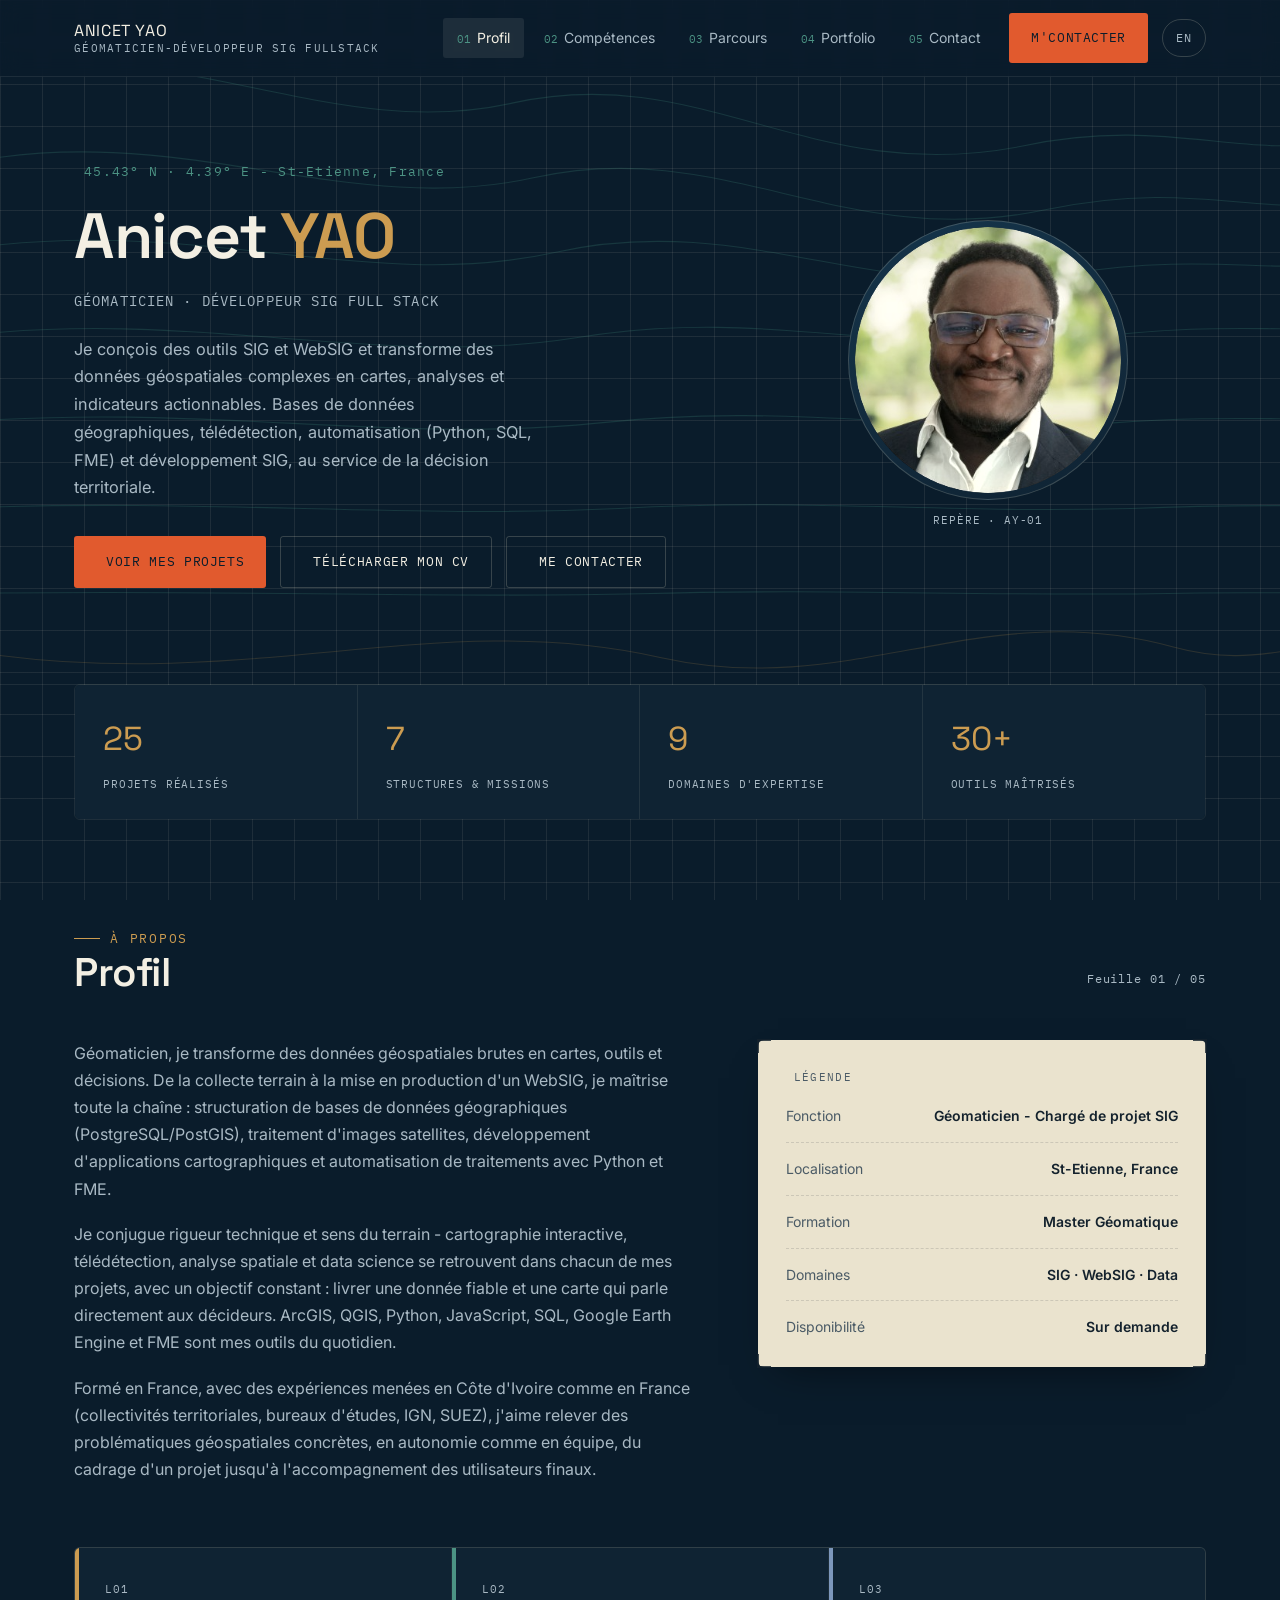
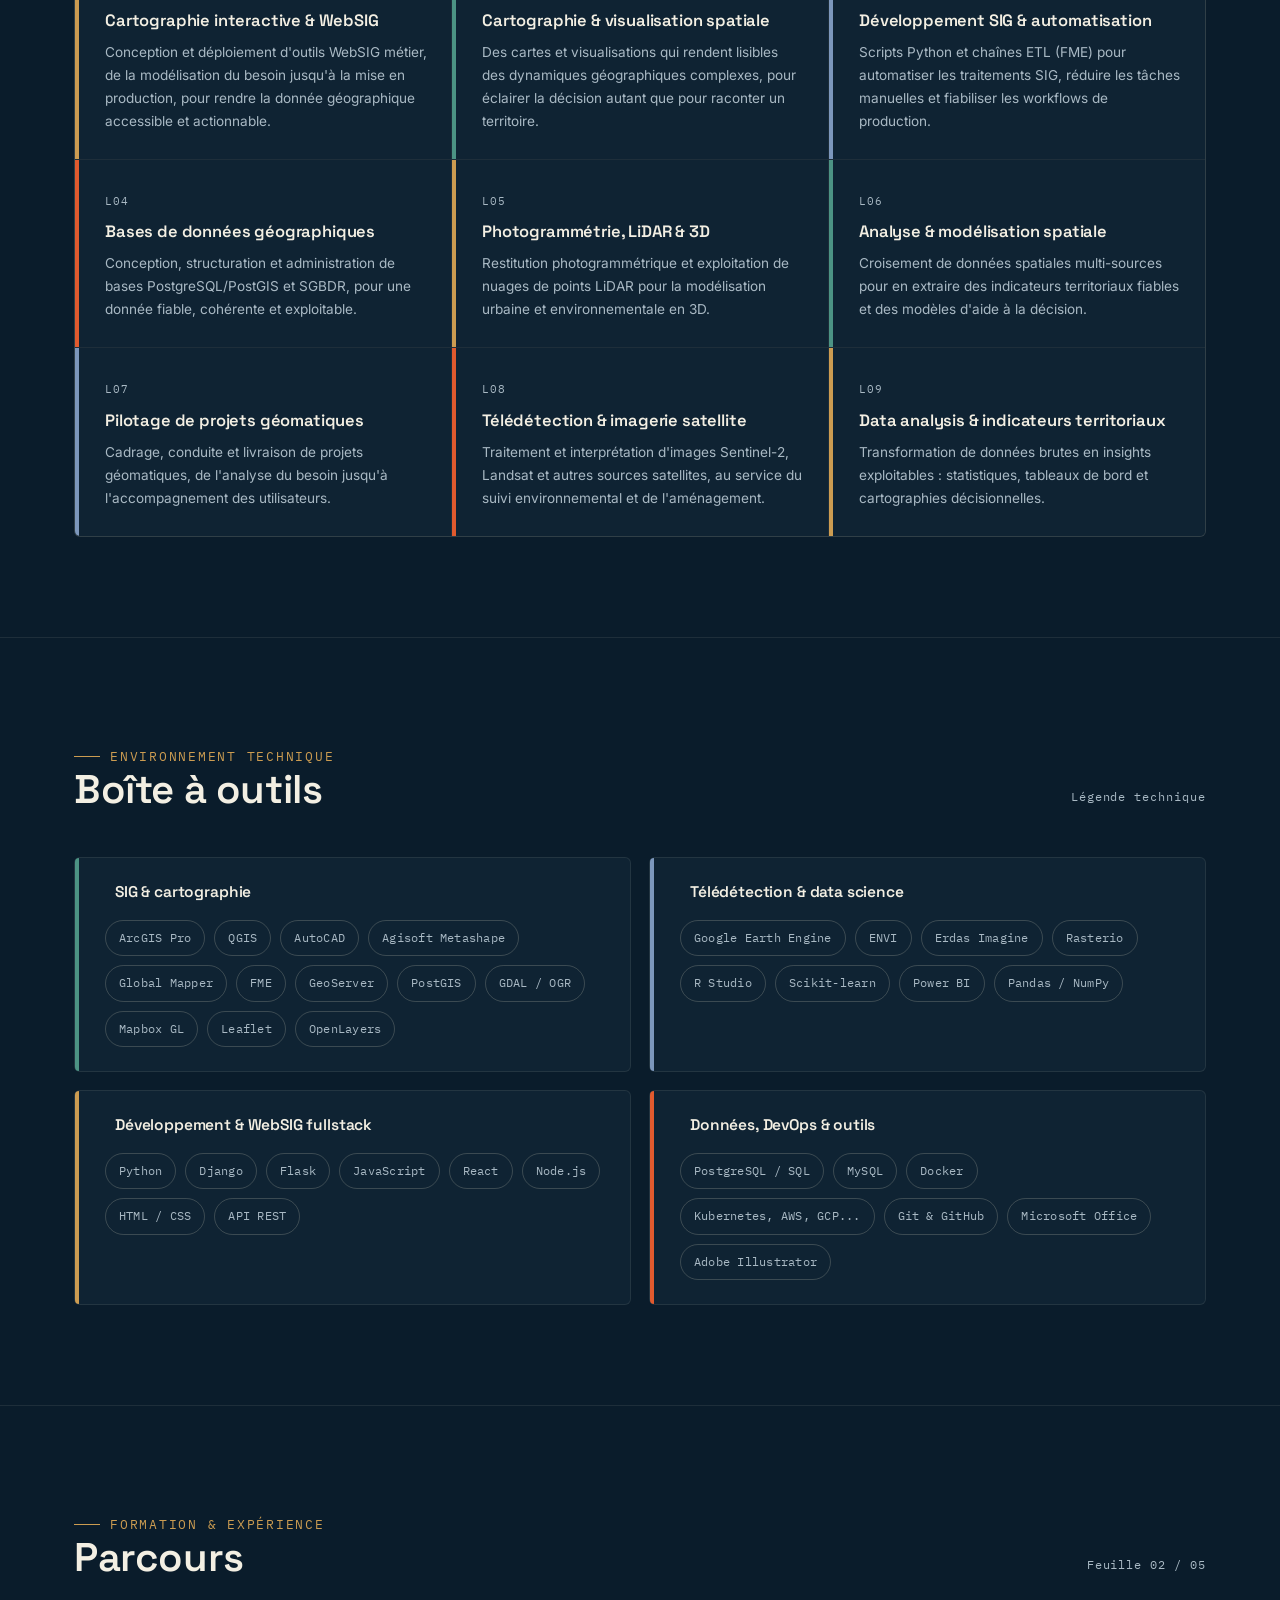
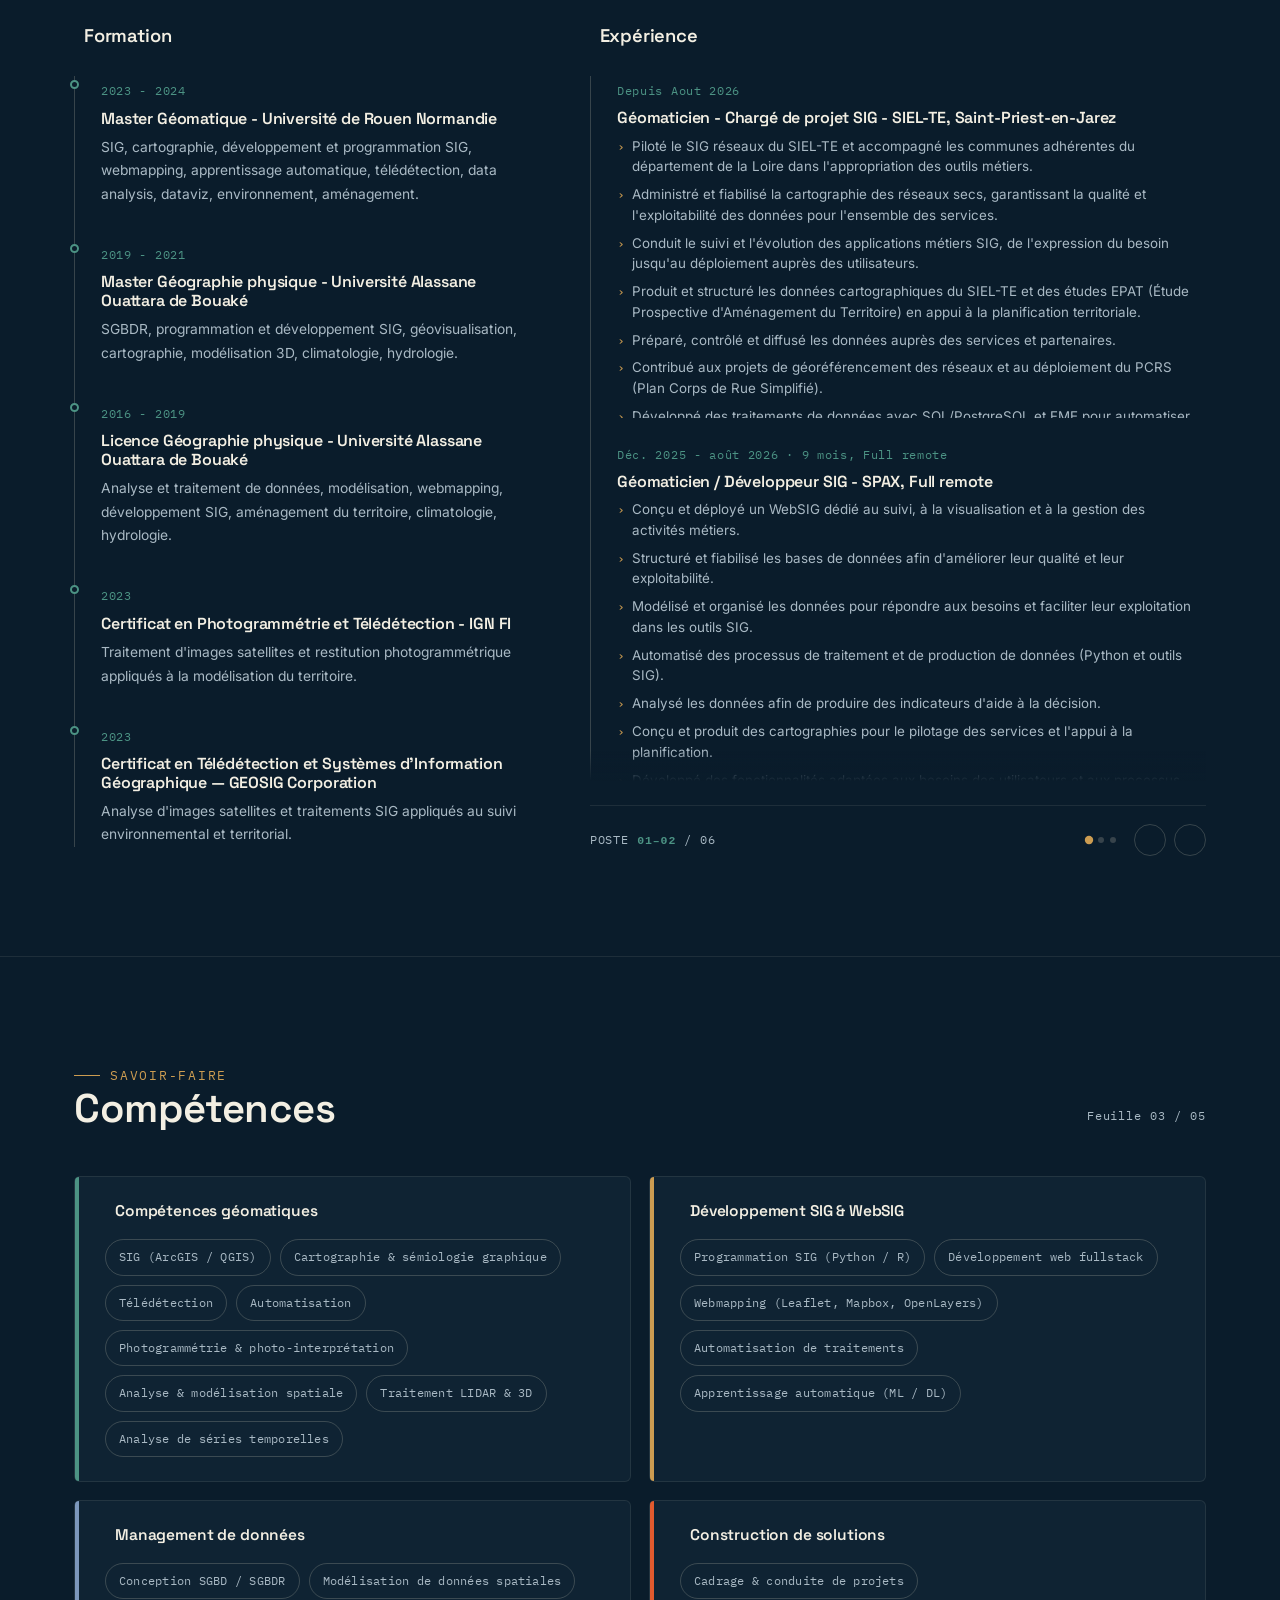
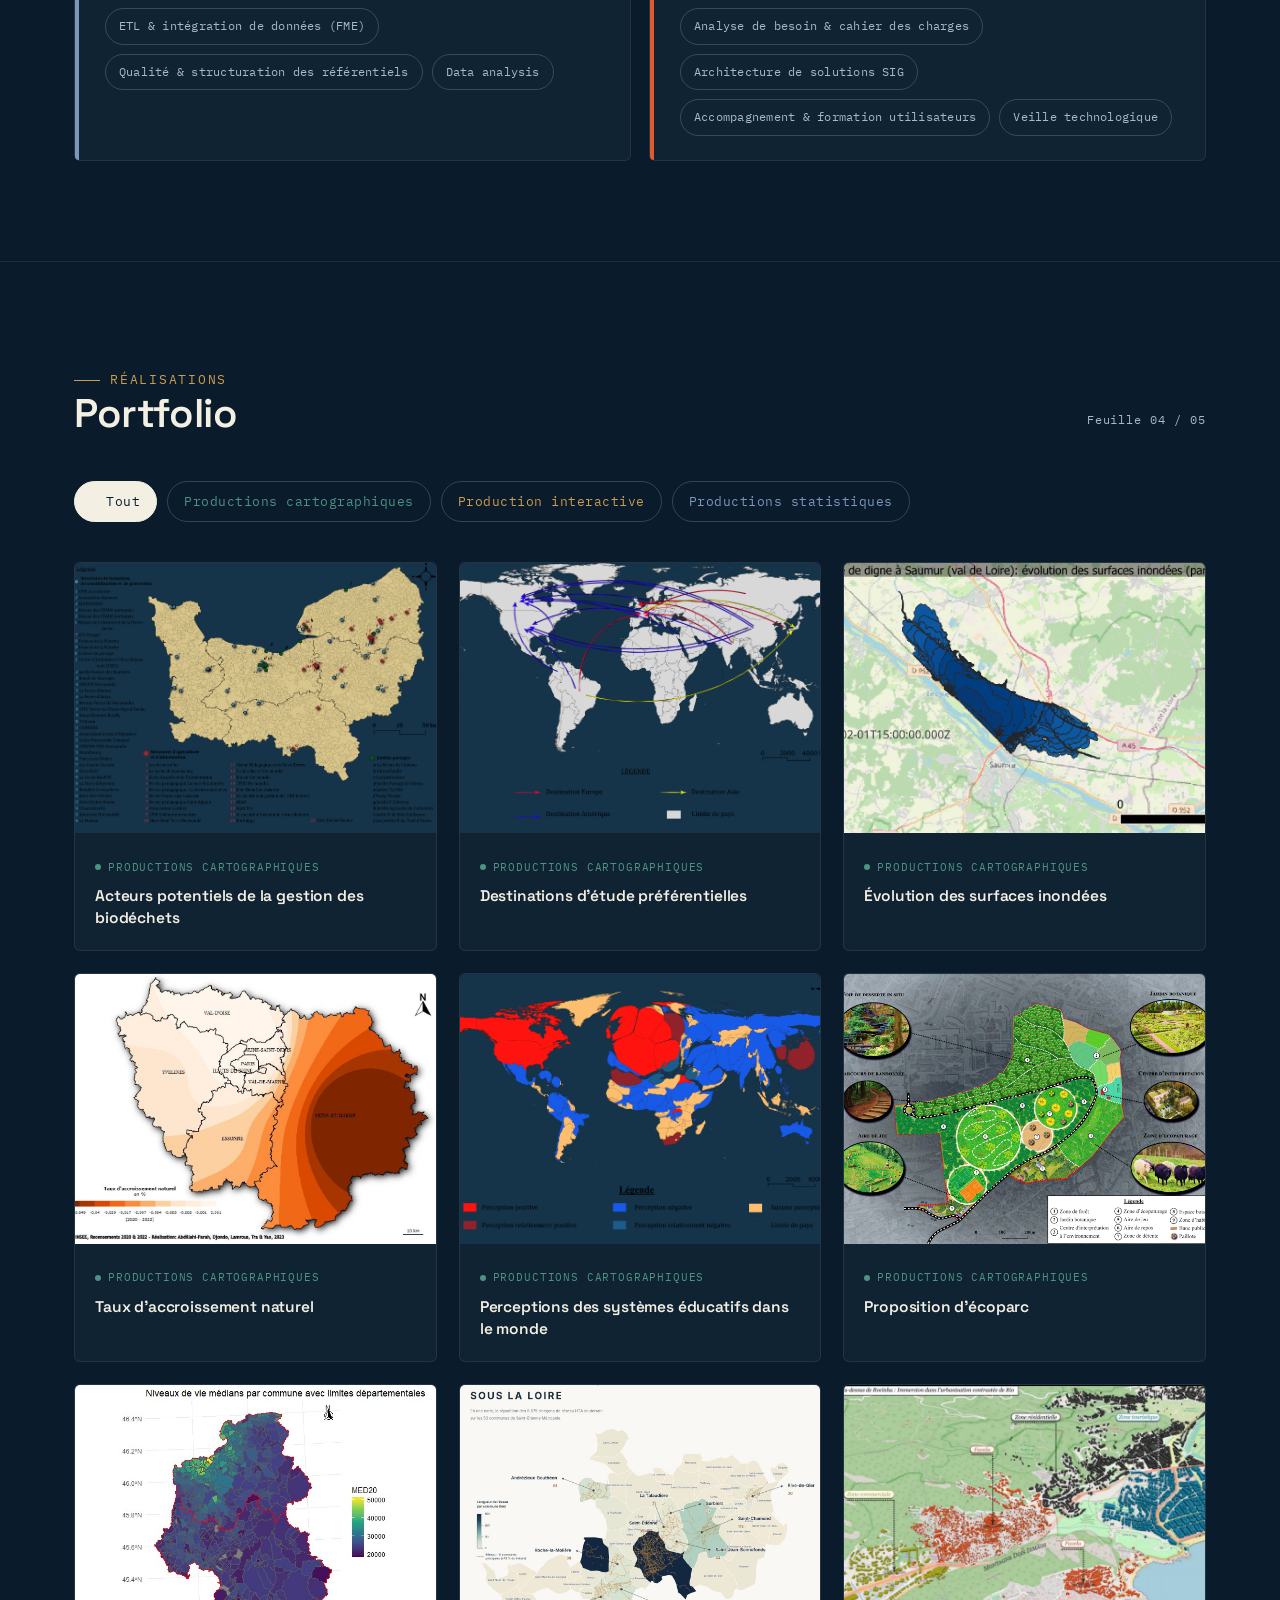
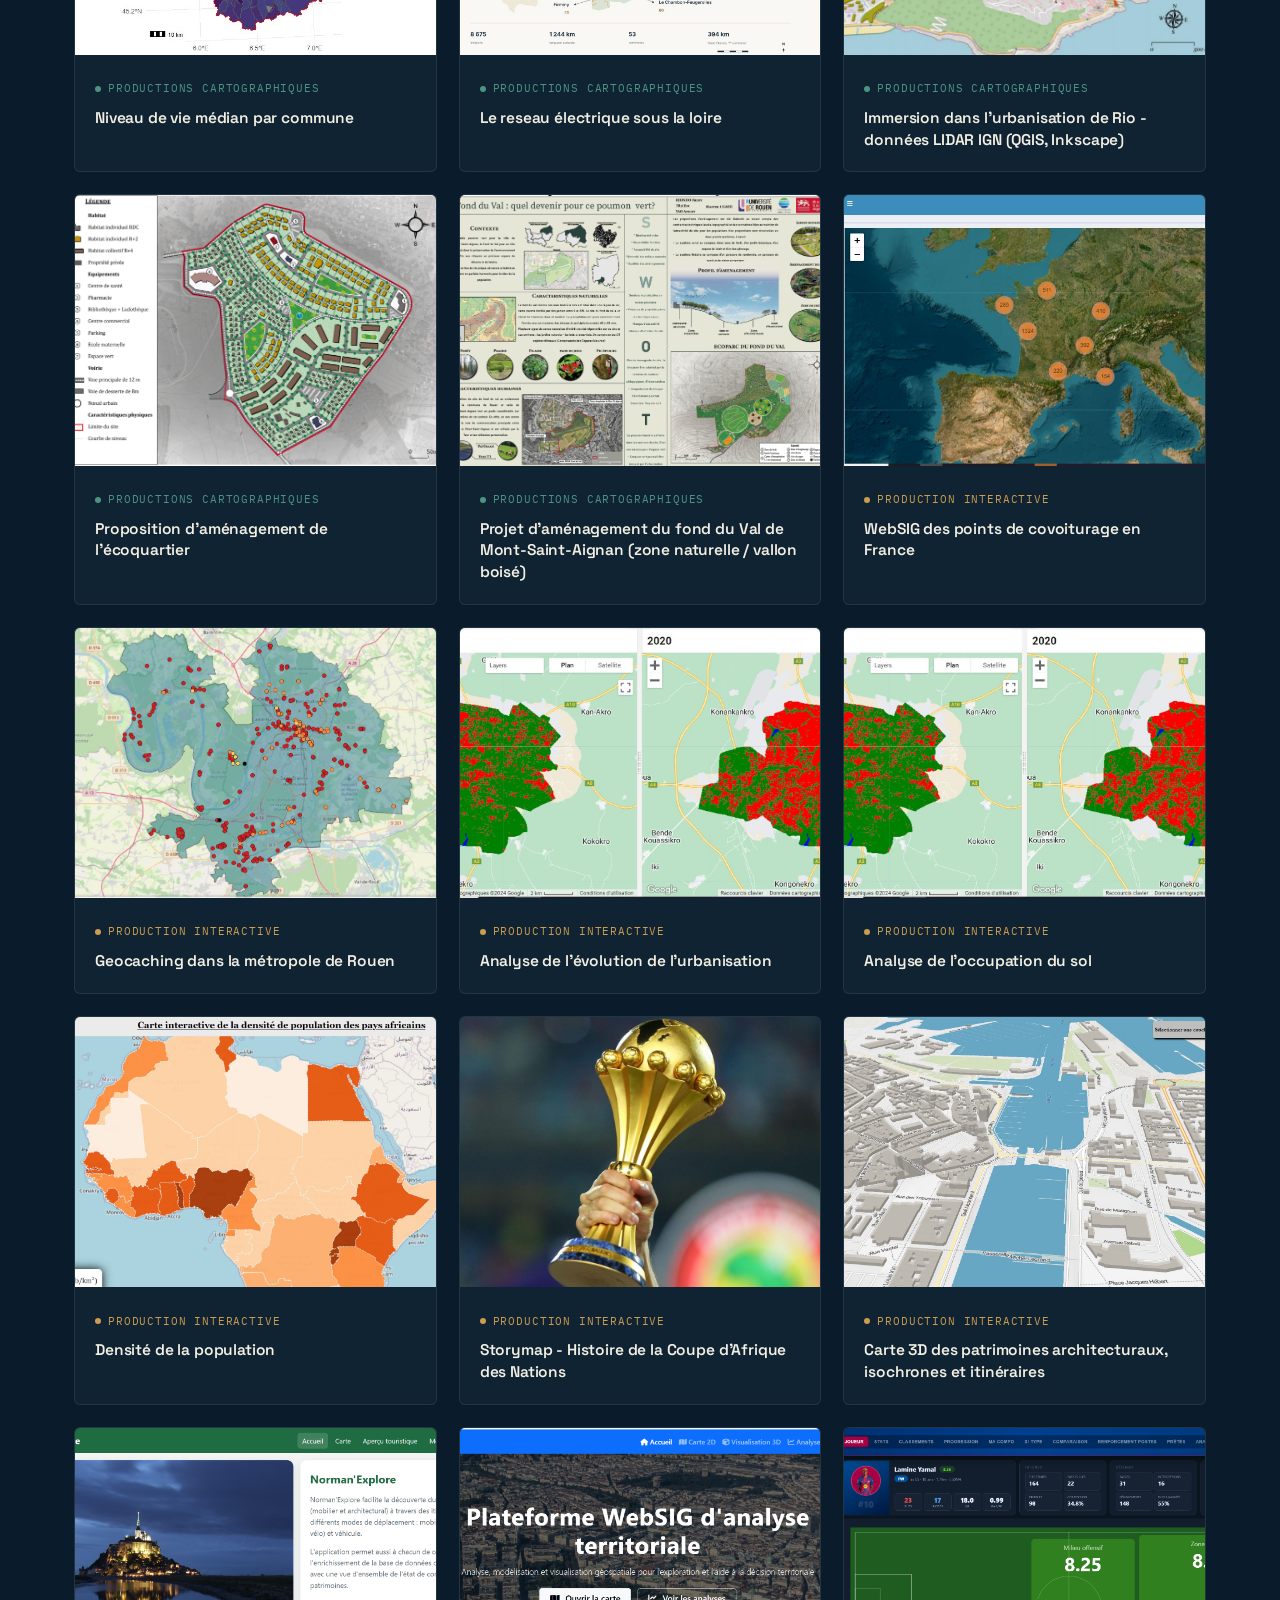
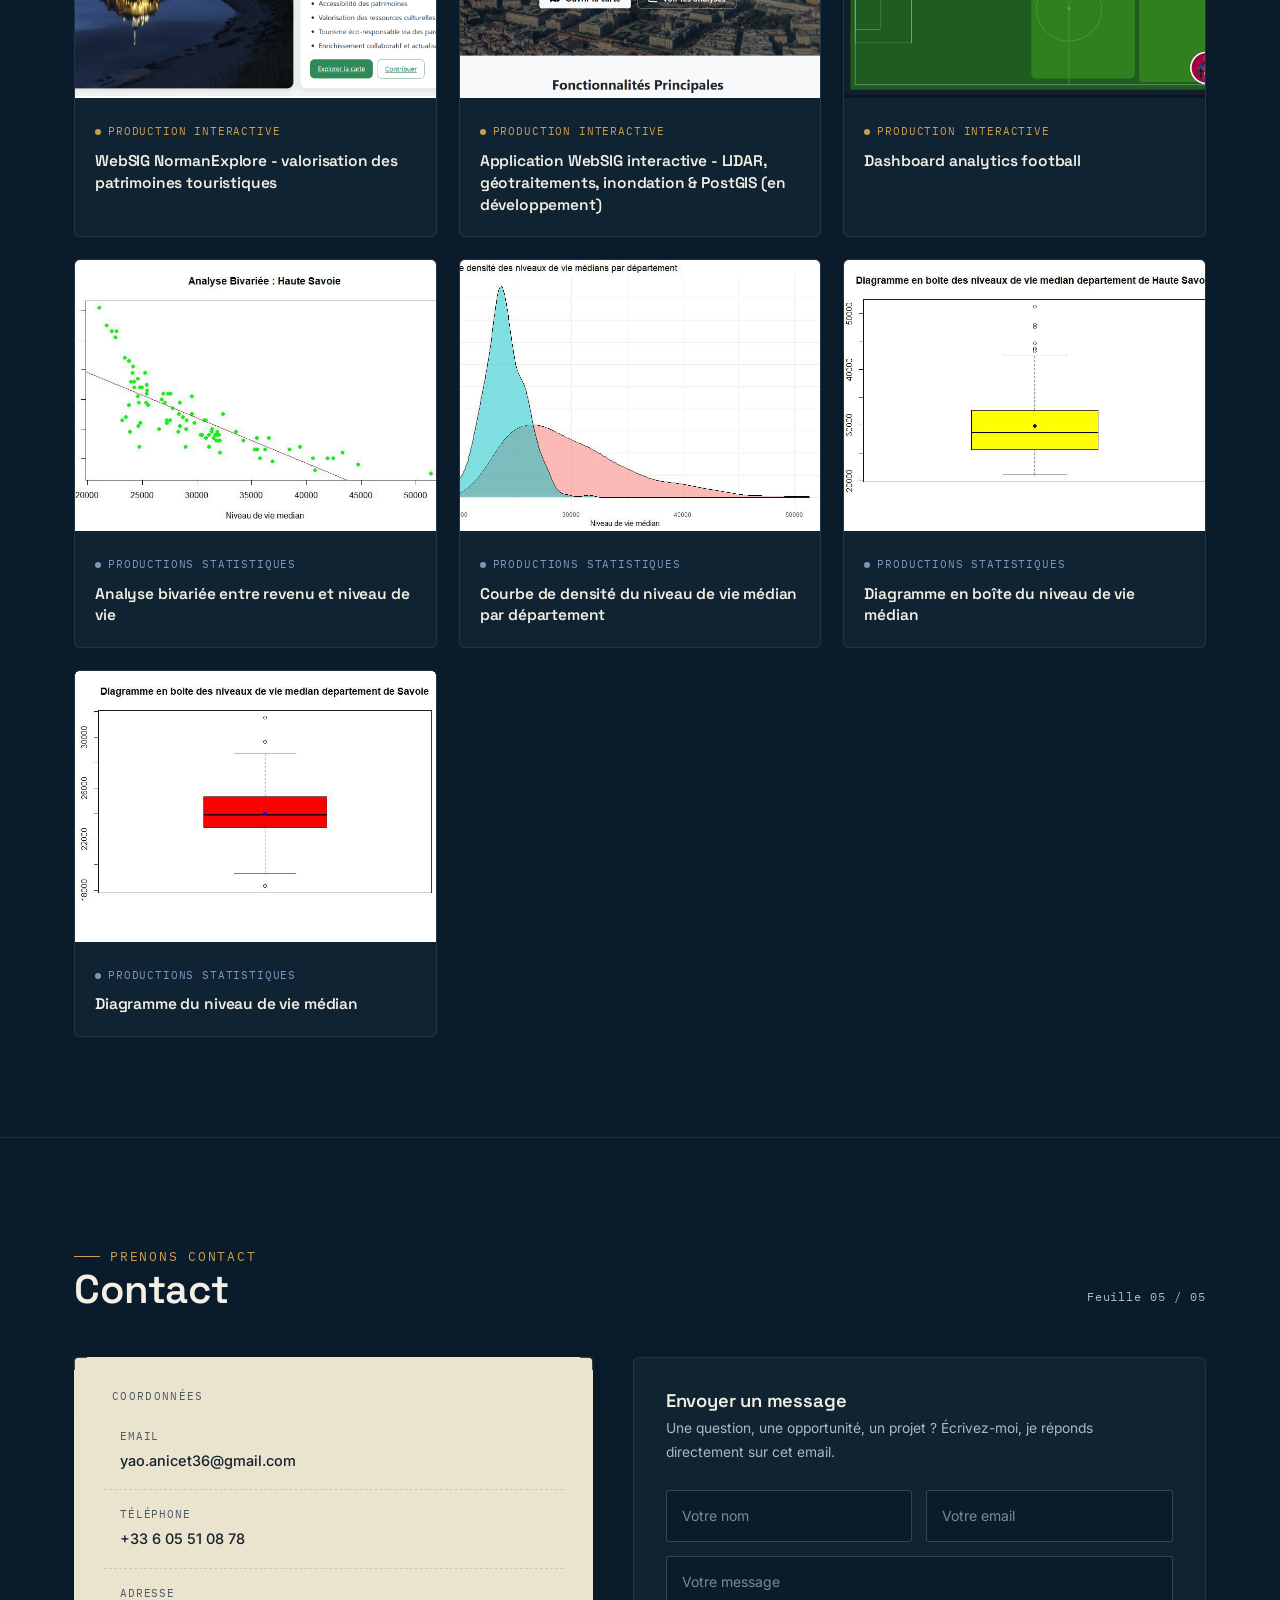
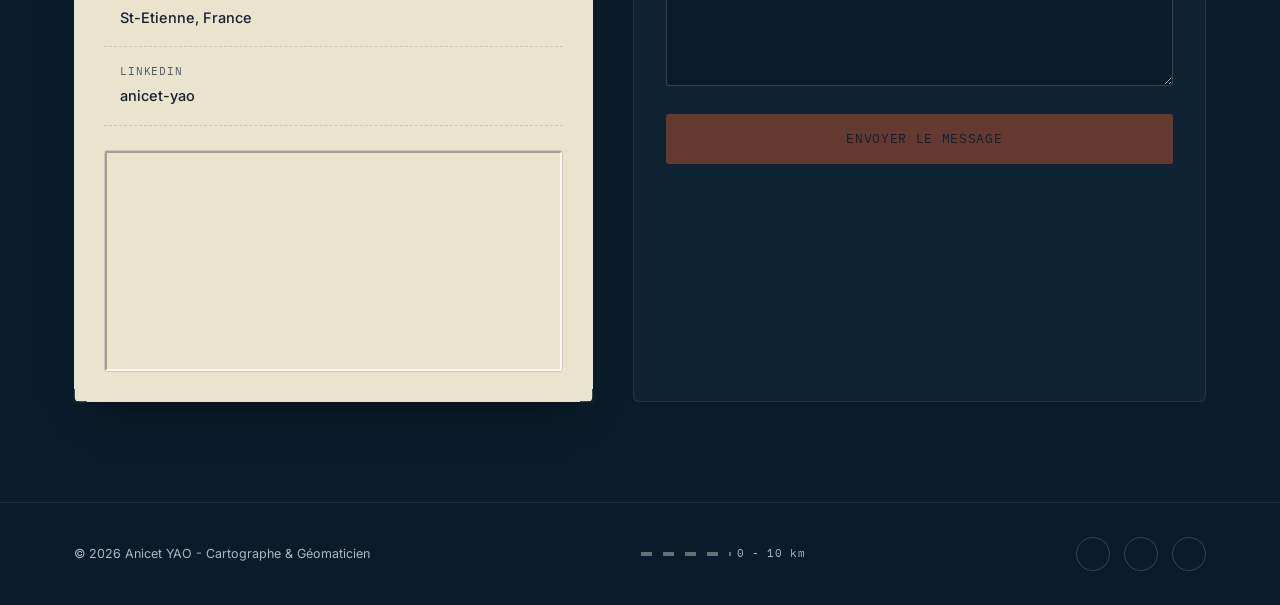
==== commit 7e1c9b8f: "Update portfolio" ====
--- a/index.html
+++ b/index.html
@@ -486,7 +486,7 @@
               </div>
               <ol class="track">
                 <li class="track-item">
-                  <span class="track-year">2023 - 2025</span>
+                  <span class="track-year">2023 - 2024</span>
                   <h4 class="track-title">
                     Master Géomatique - Université de Rouen Normandie
                   </h4>
@@ -556,7 +556,7 @@
                 <div class="track-slider-viewport" data-track-viewport>
                   <ol class="track" data-track>
                     <li class="track-item">
-                      <span class="track-year">Depuis Septembre 2026</span>
+                      <span class="track-year">Depuis Aout 2026</span>
                       <h4 class="track-title">
                         Géomaticien - Chargé de projet SIG - SIEL-TE,
                         Saint-Priest-en-Jarez
@@ -608,7 +608,7 @@
 
                     <li class="track-item">
                       <span class="track-year"
-                        >Déc. 2025 - août 2026 · 9 mois, distanciel</span
+                        >Déc. 2025 - août 2026 · 9 mois, Full remote</span
                       >
                       <h4 class="track-title">
                         Géomaticien / Développeur SIG - SPAX, Full remote
@@ -652,7 +652,7 @@
 
                     <li class="track-item">
                       <span class="track-year"
-                        >Févr. 2025 - déc. 2025 · 11 mois, Bordeaux/Pessac</span
+                        >Janv. 2025 - déc. 2025 · 12 mois, Bordeaux/Pessac</span
                       >
                       <h4 class="track-title">
                         Ingénieur Géomaticien - Data Scientist - SUEZ, Pessac
@@ -775,10 +775,10 @@
 
                     <li class="track-item">
                       <span class="track-year"
-                        >Févr. 2022 - juil. 2023 · 1 an 6 mois, Abidjan</span
+                        >Nov. 2021 - Mai. 2023 · 1 an 6 mois, Abidjan</span
                       >
                       <h4 class="track-title">
-                        Géomaticien - Administrateur SIG, IGN FI, Abidjan
+                        Géomaticien - Administrateur SIG, IGN FI/GEOFIT, Abidjan
                       </h4>
                       <ul class="track-list">
                         <li>
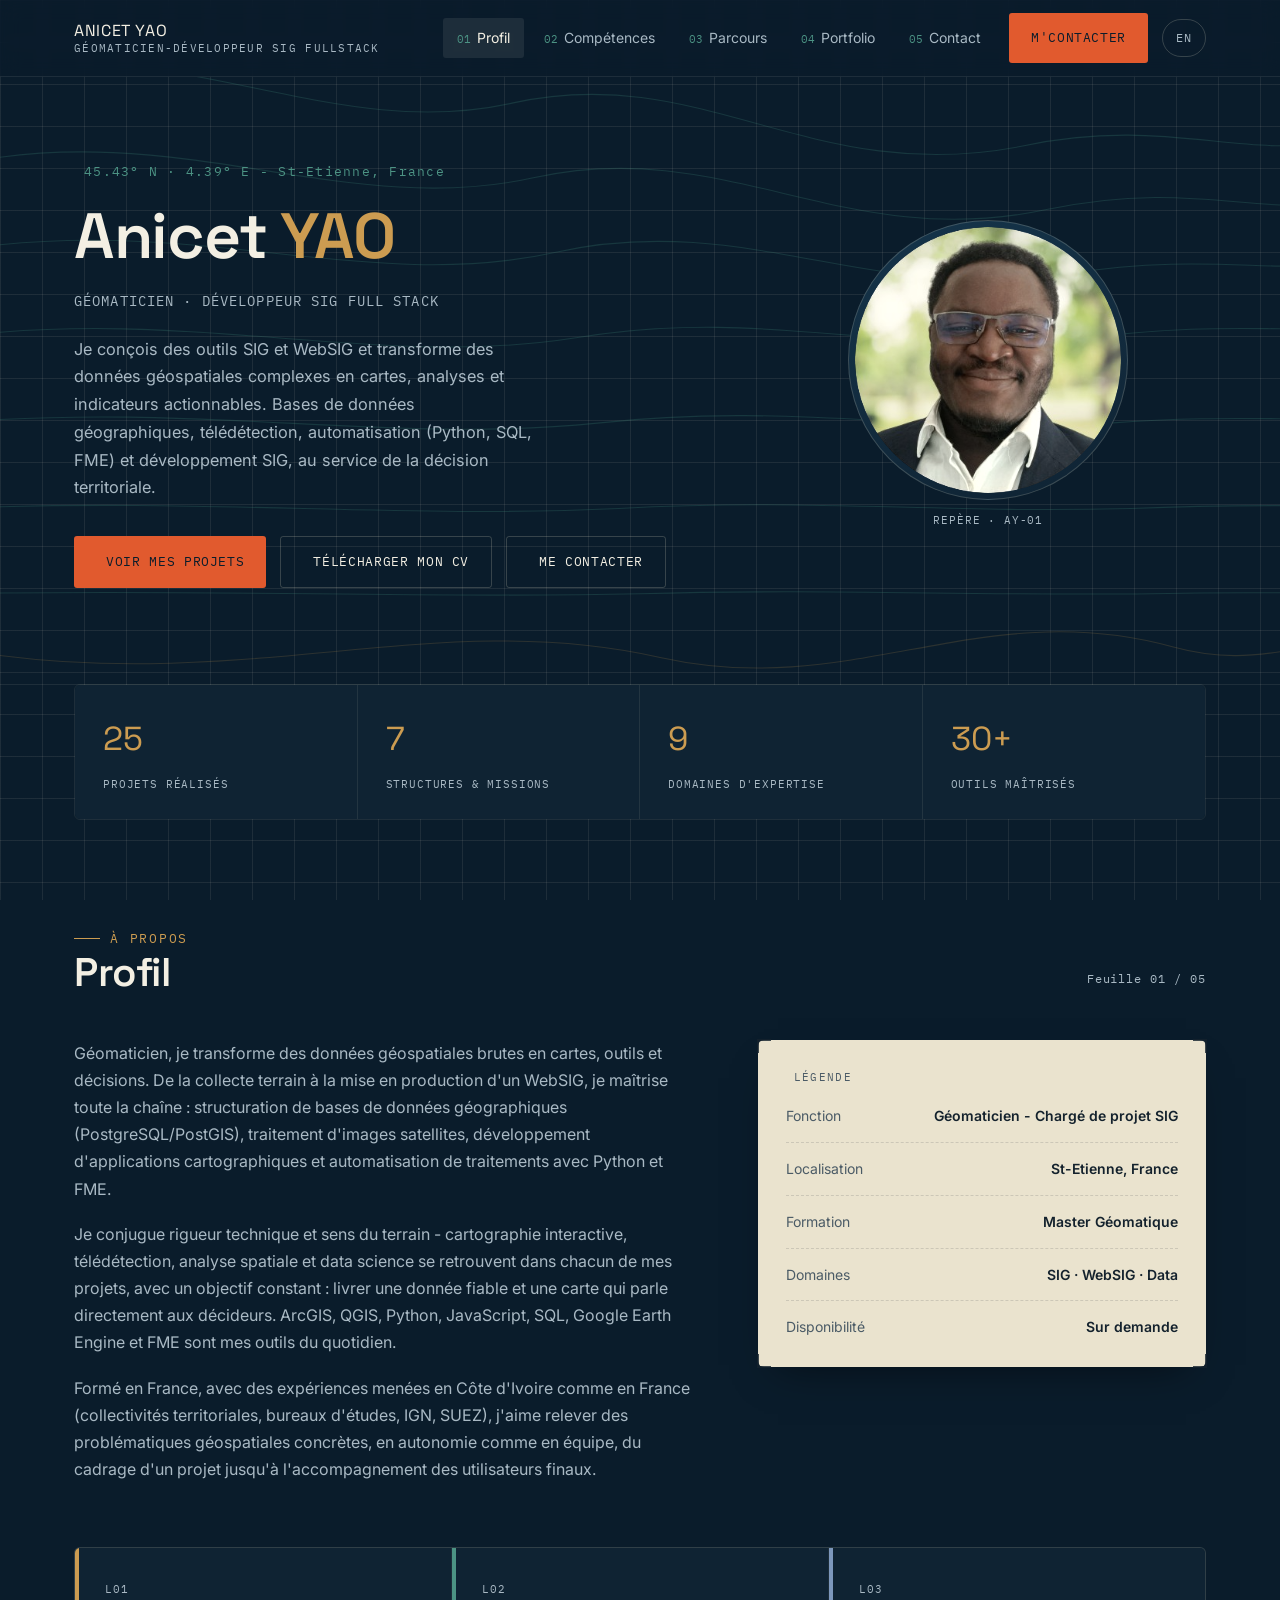
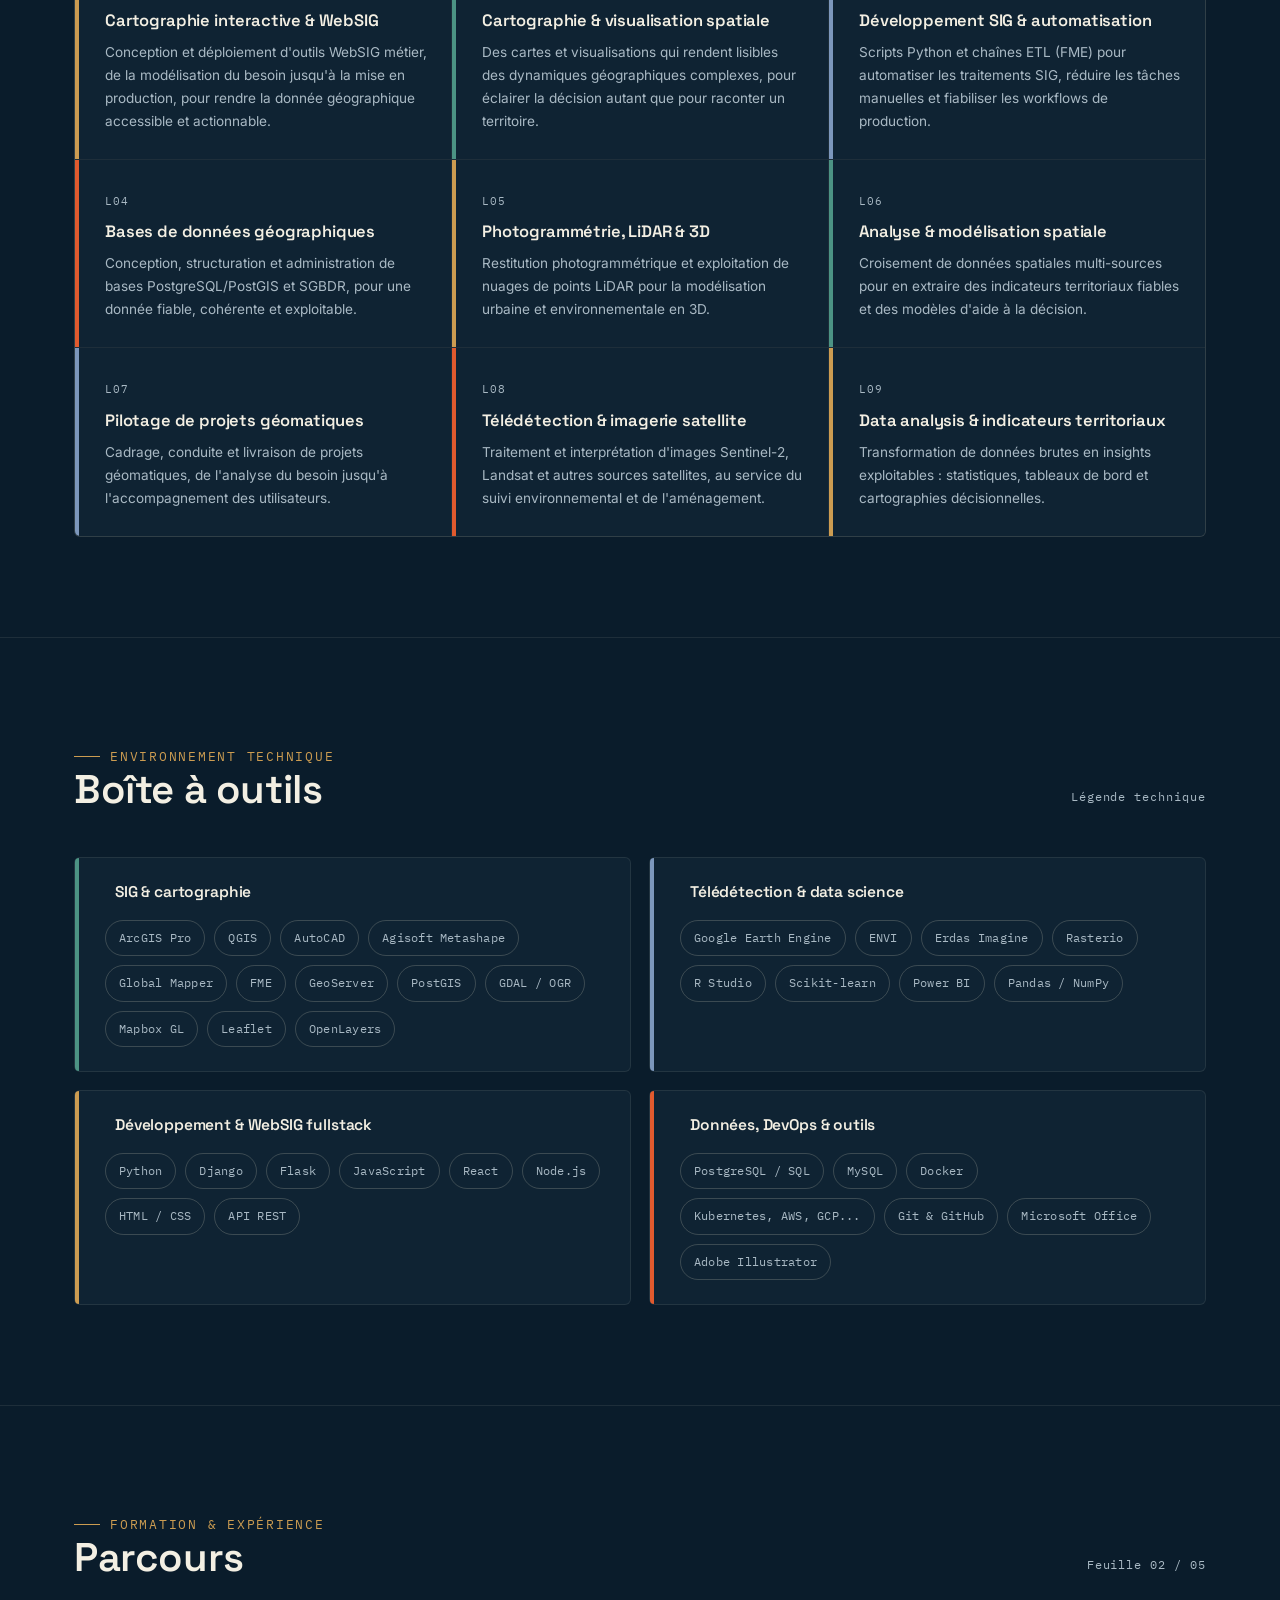
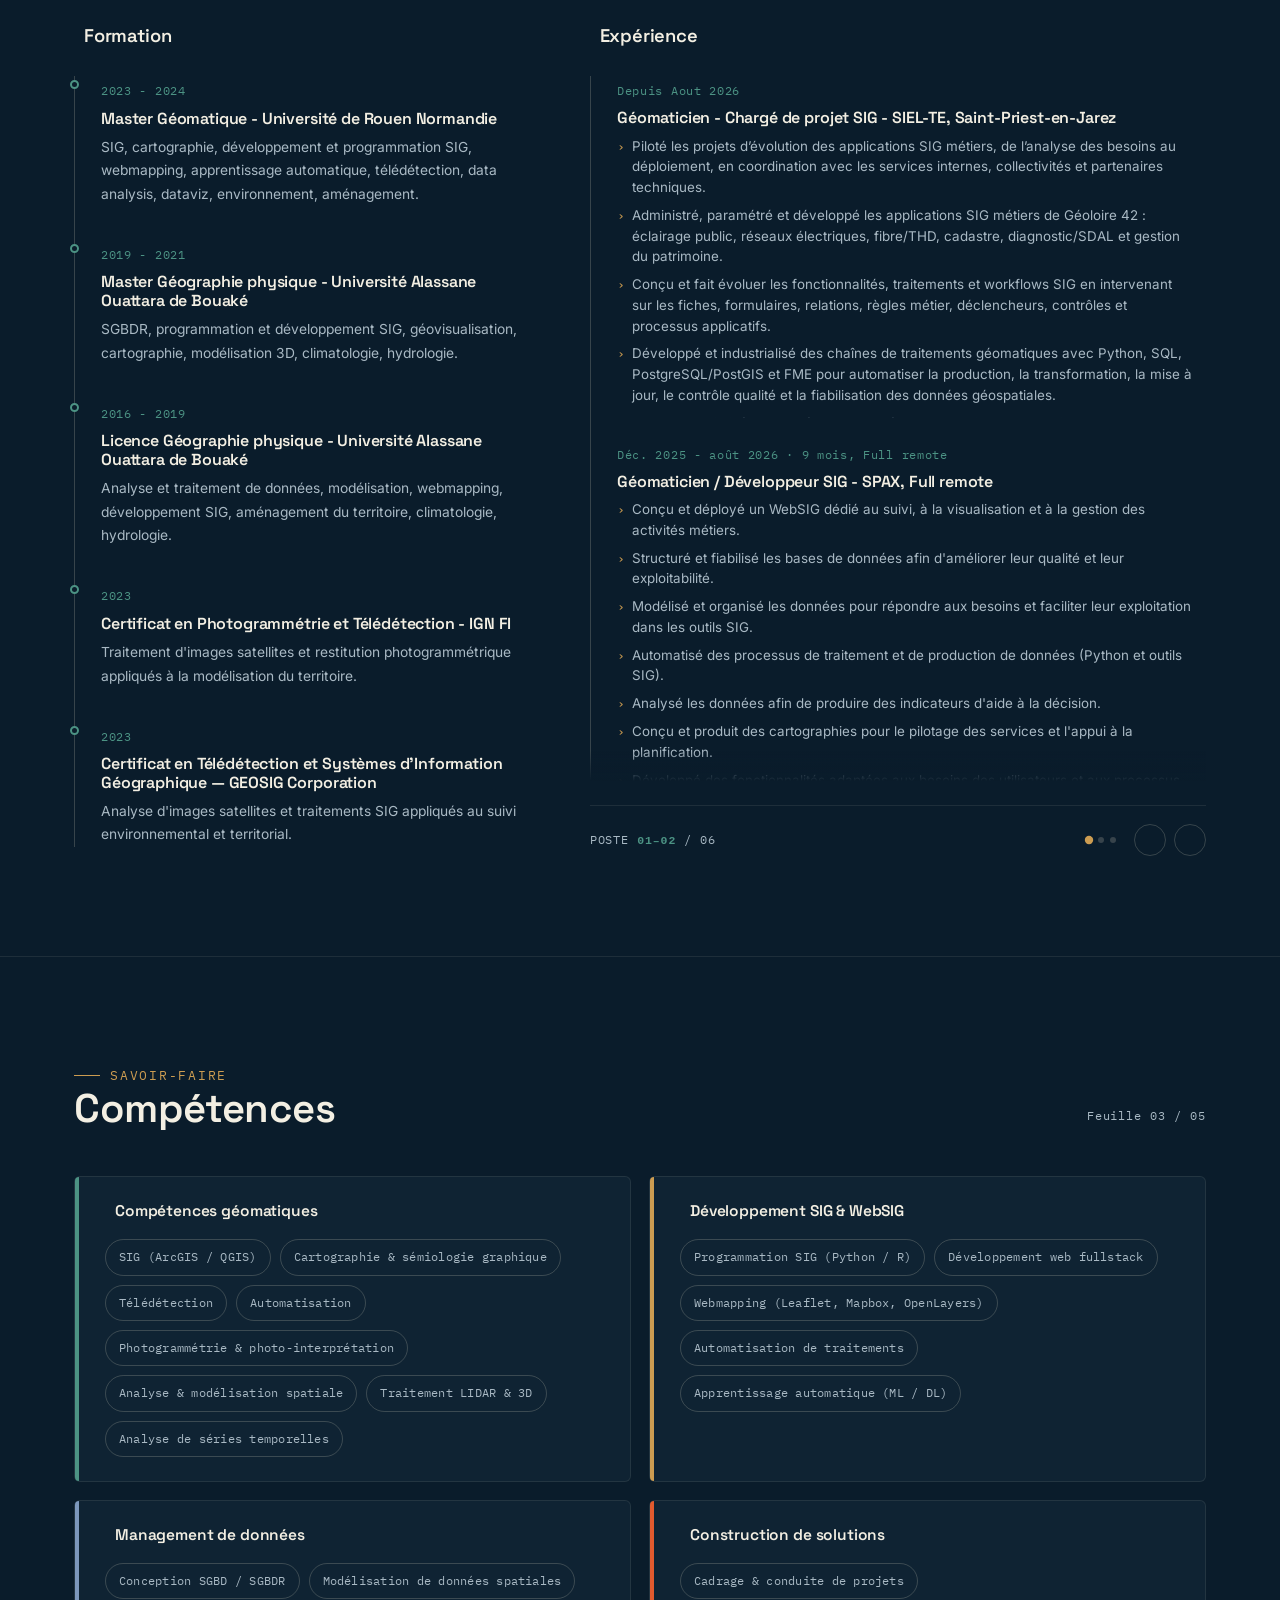
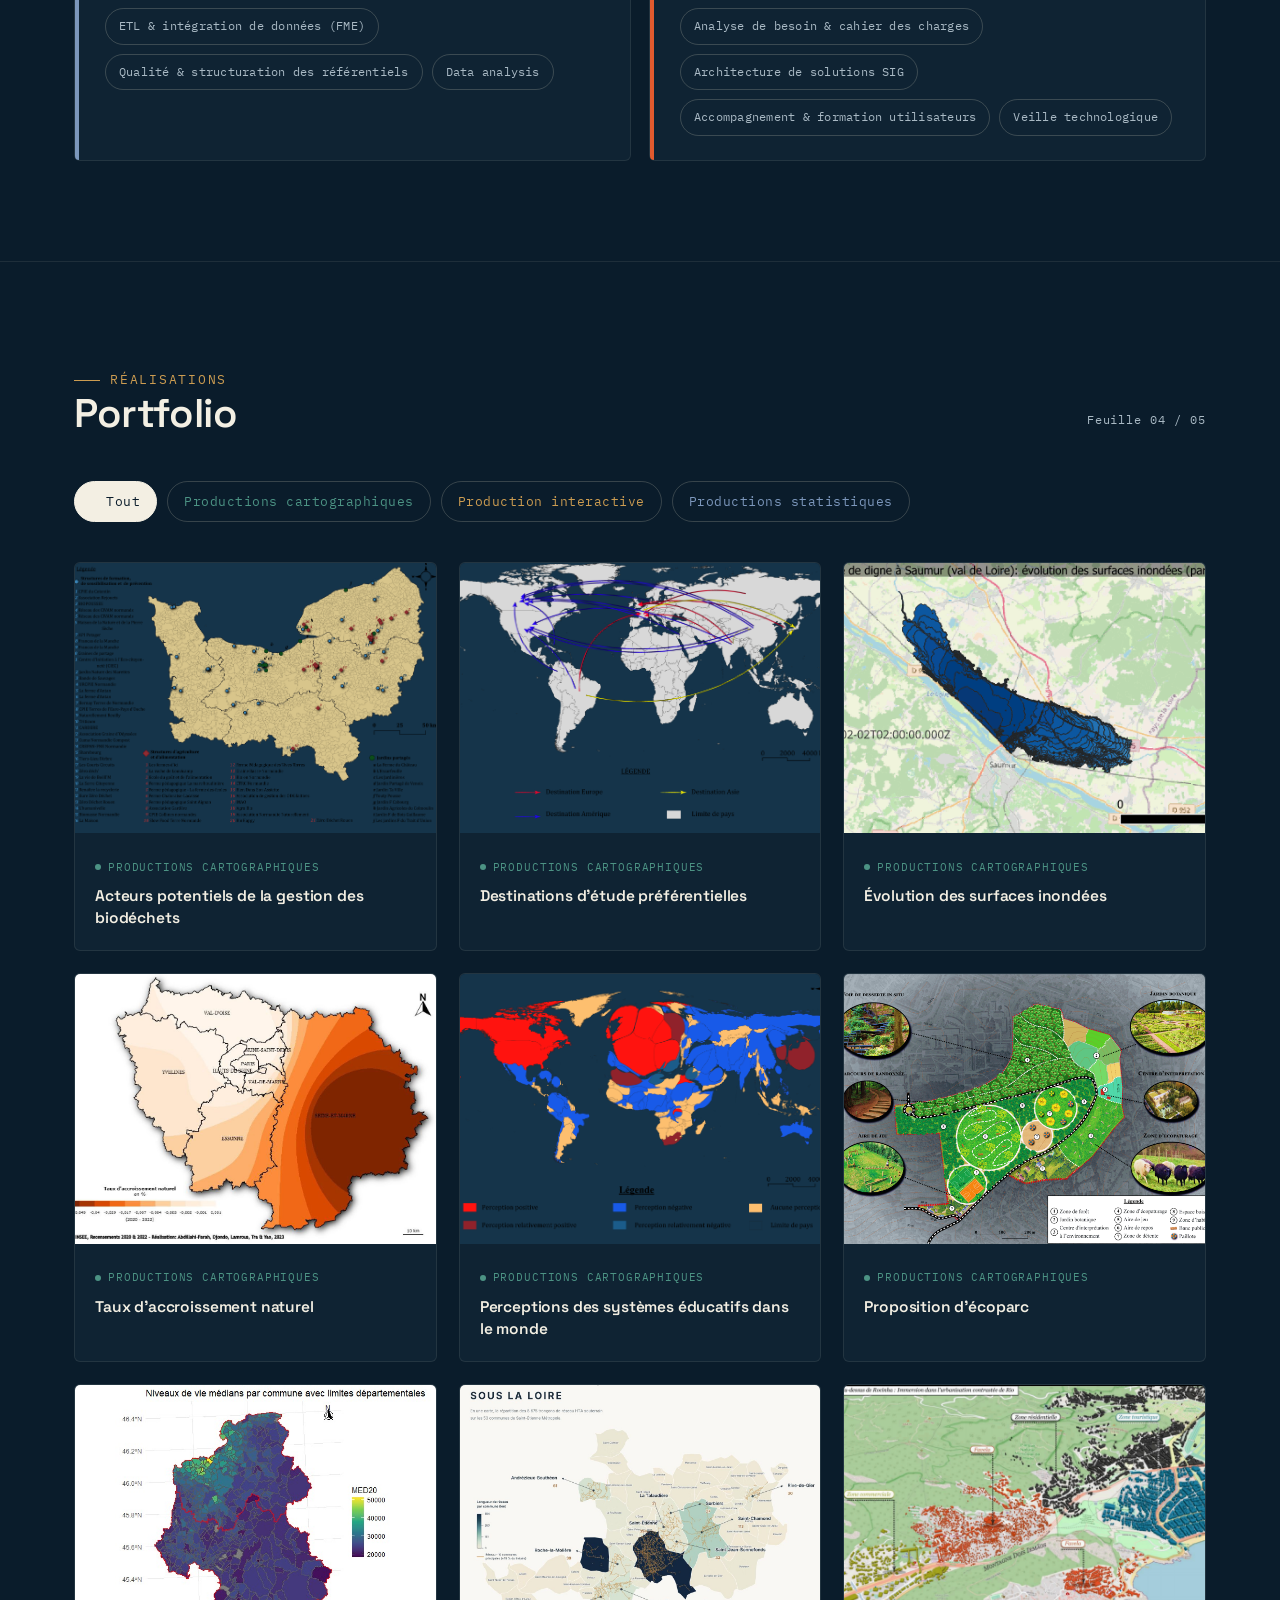
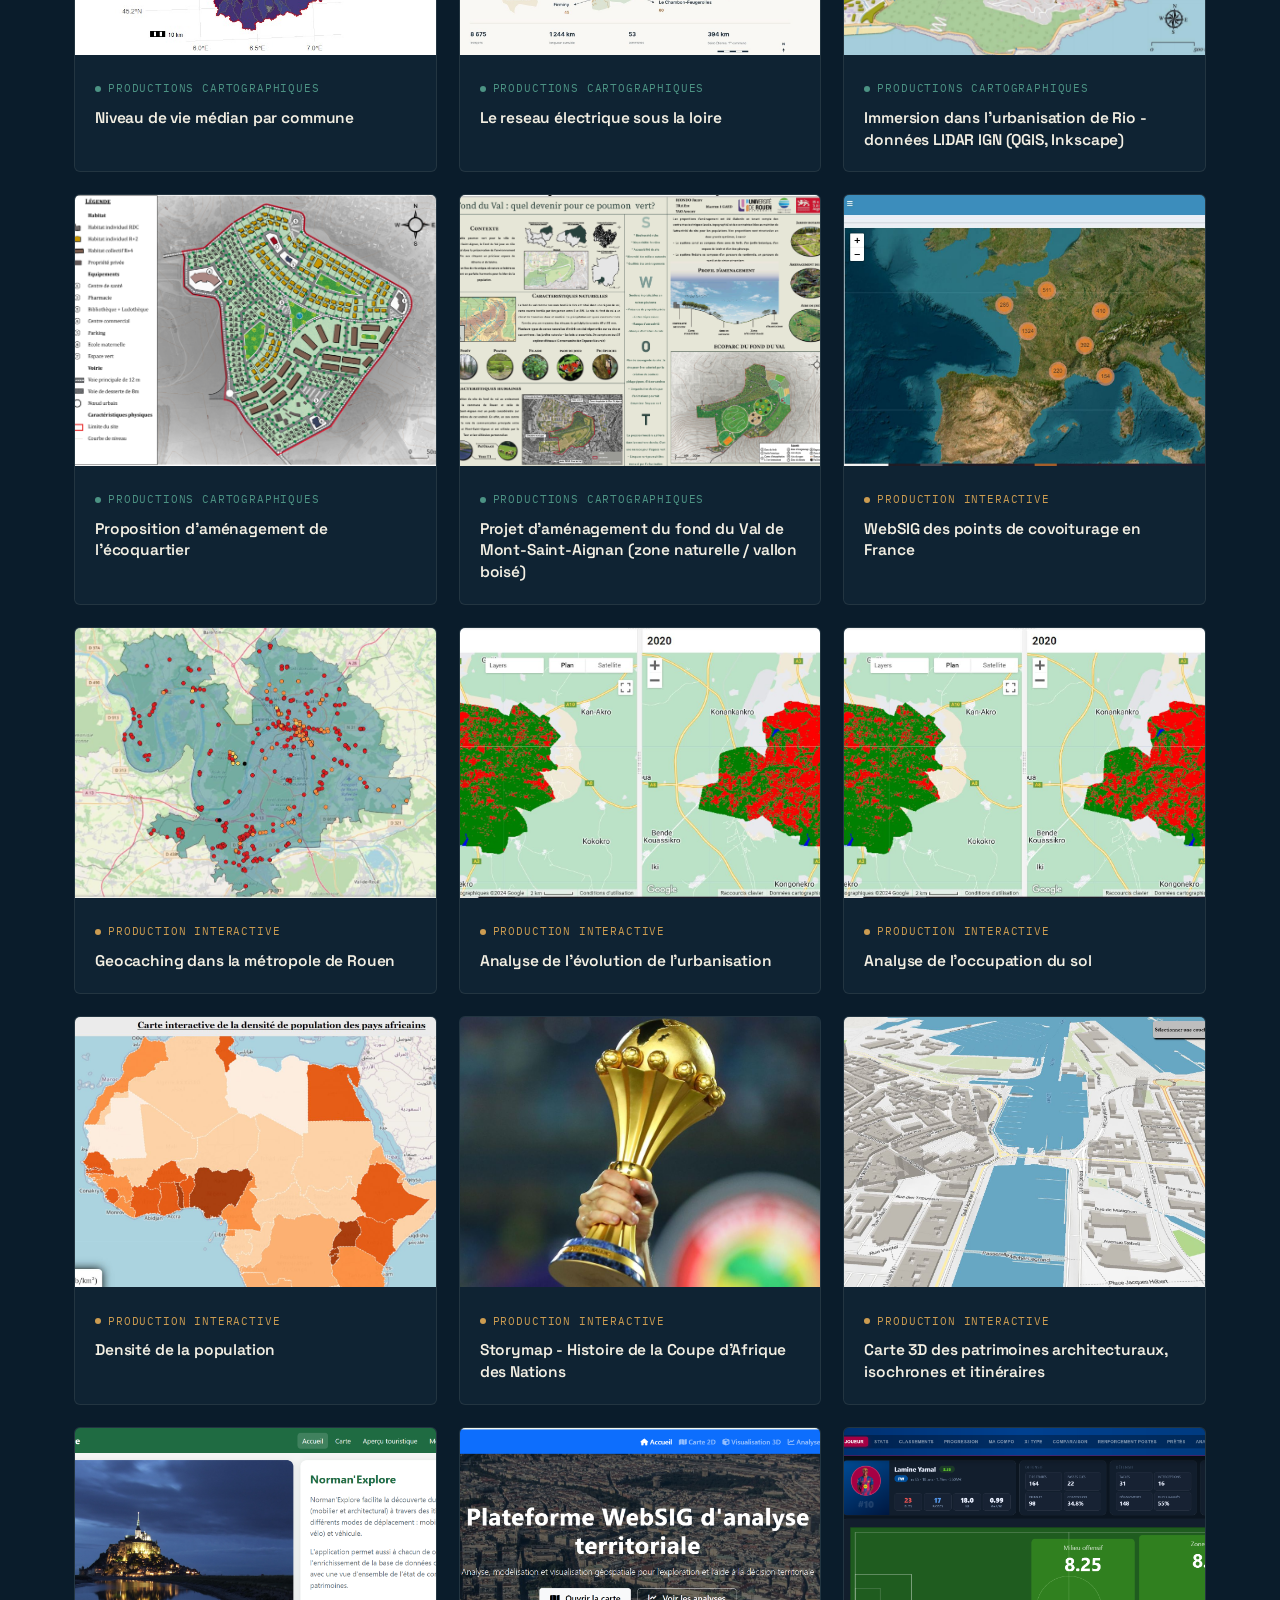
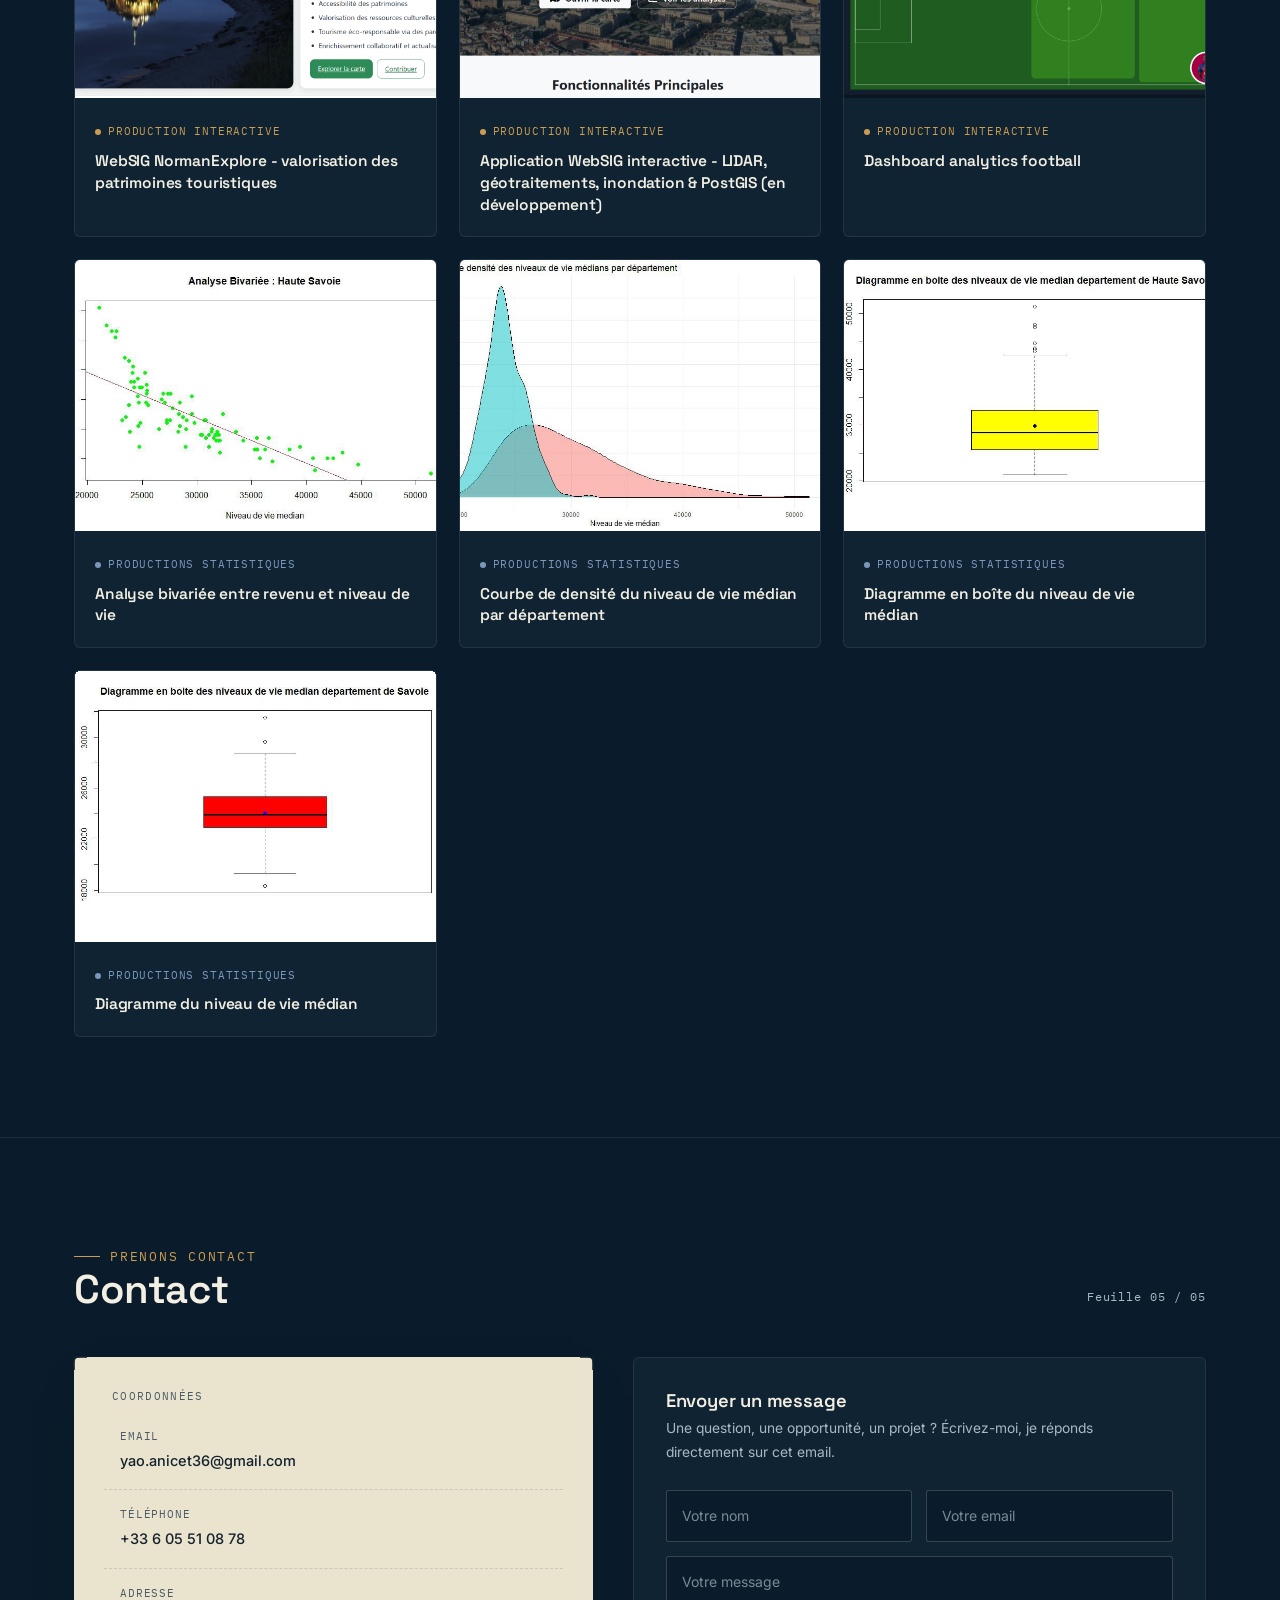
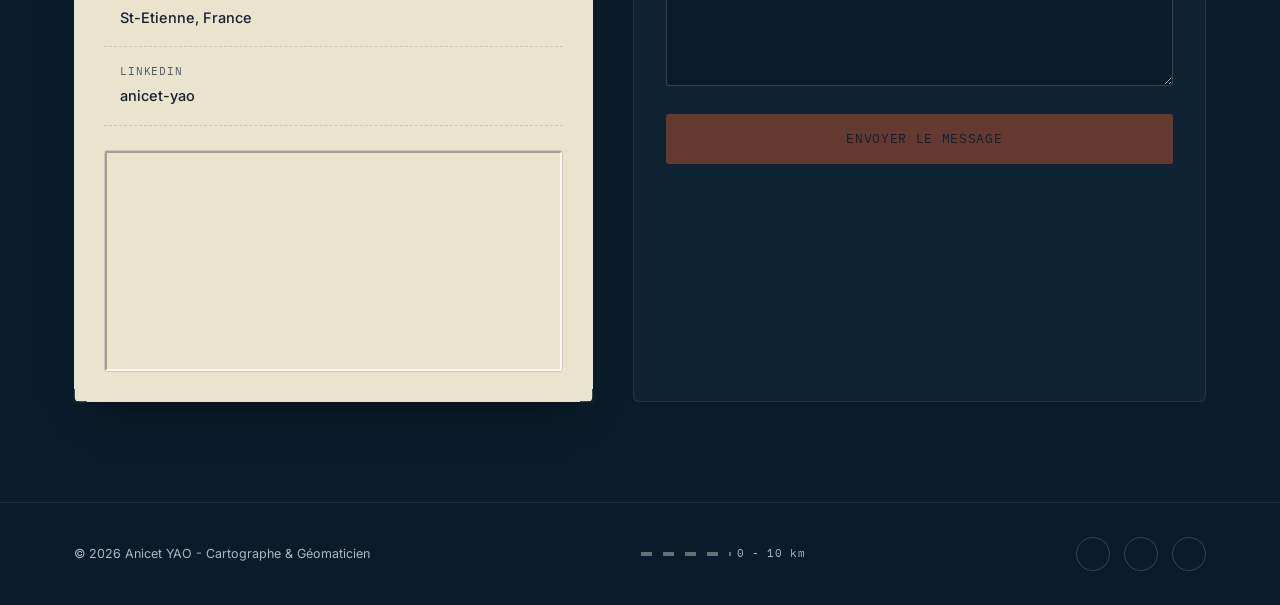
==== commit c0fb7e7f: "Update portfolio content" ====
--- a/index.html
+++ b/index.html
@@ -563,45 +563,59 @@
                       </h4>
                       <ul class="track-list">
                         <li>
-                          Piloté le SIG réseaux du SIEL-TE et accompagné les
-                          communes adhérentes du département de la Loire dans
-                          l'appropriation des outils métiers.
-                        </li>
-                        <li>
-                          Administré et fiabilisé la cartographie des réseaux
-                          secs, garantissant la qualité et l'exploitabilité des
-                          données pour l'ensemble des services.
-                        </li>
-                        <li>
-                          Conduit le suivi et l'évolution des applications
-                          métiers SIG, de l'expression du besoin jusqu'au
-                          déploiement auprès des utilisateurs.
-                        </li>
-                        <li>
-                          Produit et structuré les données cartographiques du
-                          SIEL-TE et des études EPAT (Étude Prospective
-                          d'Aménagement du Territoire) en appui à la
-                          planification territoriale.
-                        </li>
-                        <li>
-                          Préparé, contrôlé et diffusé les données auprès des
-                          services et partenaires.
-                        </li>
-                        <li>
-                          Contribué aux projets de géoréférencement des réseaux
-                          et au déploiement du PCRS (Plan Corps de Rue
-                          Simplifié).
-                        </li>
-                        <li>
-                          Développé des traitements de données avec
-                          SQL/PostgreSQL et FME pour automatiser la production
-                          et le contrôle des données SIG.
-                        </li>
-                        <li>
-                          Formé et accompagné les utilisateurs SIG/DAO (ArcGIS,
-                          QGIS, AutoCAD) et assuré un rôle de conseil technique
-                          auprès des services dans la construction de leurs
-                          projets de données.
+                          Piloté les projets d’évolution des applications SIG
+                          métiers, de l’analyse des besoins au déploiement, en
+                          coordination avec les services internes, collectivités
+                          et partenaires techniques.
+                        </li>
+                        <li>
+                          Administré, paramétré et développé les applications
+                          SIG métiers de Géoloire 42 : éclairage public, réseaux
+                          électriques, fibre/THD, cadastre, diagnostic/SDAL et
+                          gestion du patrimoine.
+                        </li>
+                        <li>
+                          Conçu et fait évoluer les fonctionnalités, traitements
+                          et workflows SIG en intervenant sur les fiches,
+                          formulaires, relations, règles métier, déclencheurs,
+                          contrôles et processus applicatifs.
+                        </li>
+                        <li>
+                          Développé et industrialisé des chaînes de traitements
+                          géomatiques avec Python, SQL, PostgreSQL/PostGIS et
+                          FME pour automatiser la production, la transformation,
+                          la mise à jour, le contrôle qualité et la
+                          fiabilisation des données géospatiales.
+                        </li>
+                        <li>
+                          Conçu et optimisé des modèles de données et des
+                          traitements spatiaux pour structurer les référentiels
+                          métiers, automatiser les contrôles et améliorer les
+                          performances et la fiabilité des bases SIG.
+                        </li>
+                        <li>
+                          Analysé et diagnostiqué les anomalies applicatives,
+                          les traitements et les bases de données, puis
+                          développé et déployé les corrections et évolutions
+                          adaptées aux besoins métiers.
+                        </li>
+                        <li>
+                          Développé des outils d’aide à la production et au
+                          contrôle des données SIG, en combinant automatisation,
+                          traitement spatial et ingénierie des données
+                          géospatiales.
+                        </li>
+                        <li>
+                          Coordonné la production, l'analyse et la diffusion des
+                          données géographiques, notamment cadastrales et EPAT,
+                          et contribué au déploiement de projets de
+                          géoréférencement des réseaux et du PCRS.
+                        </li>
+                        <li>
+                          Accompagné les utilisateurs SIG/DAO (ArcGIS,QGIS,
+                          AutoCAD) et apporté une expertise technique auprès des
+                          services dans la construction de leurs projets de
+                          données.
                         </li>
                       </ul>
                     </li>
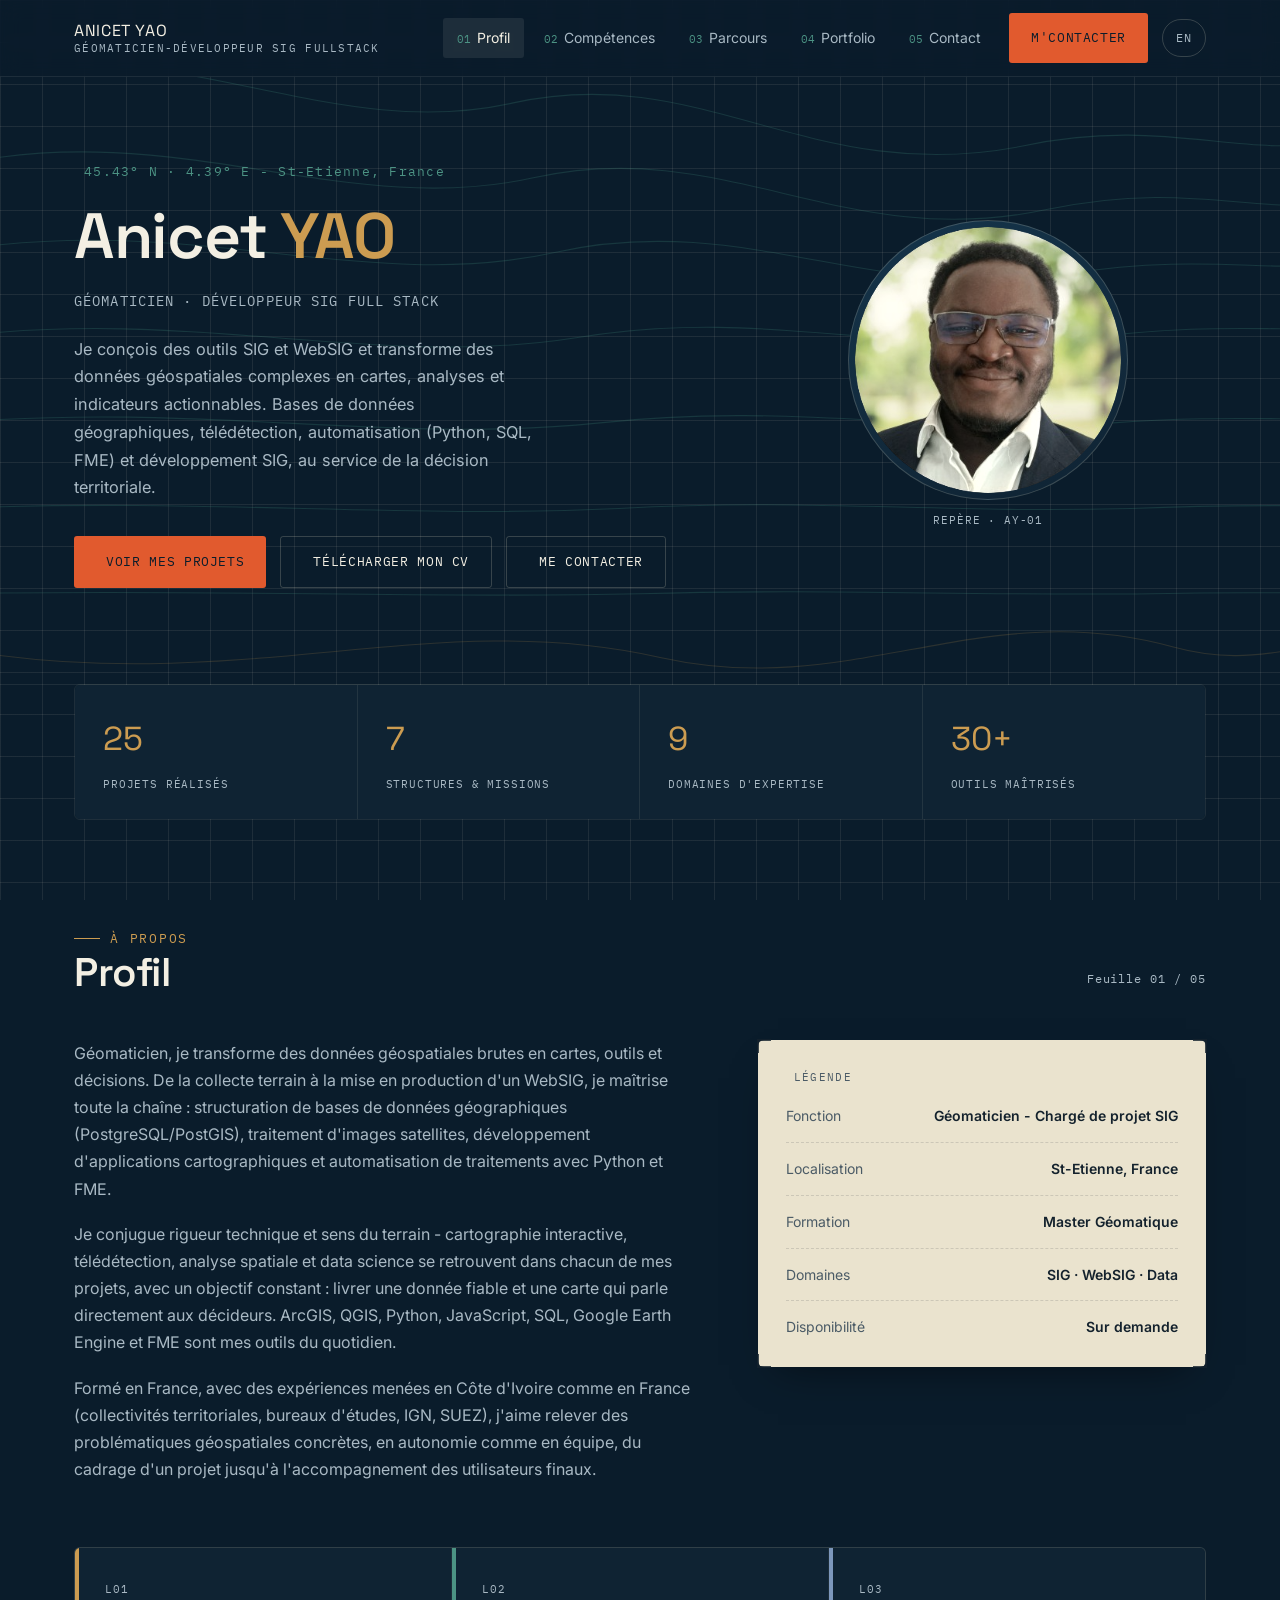
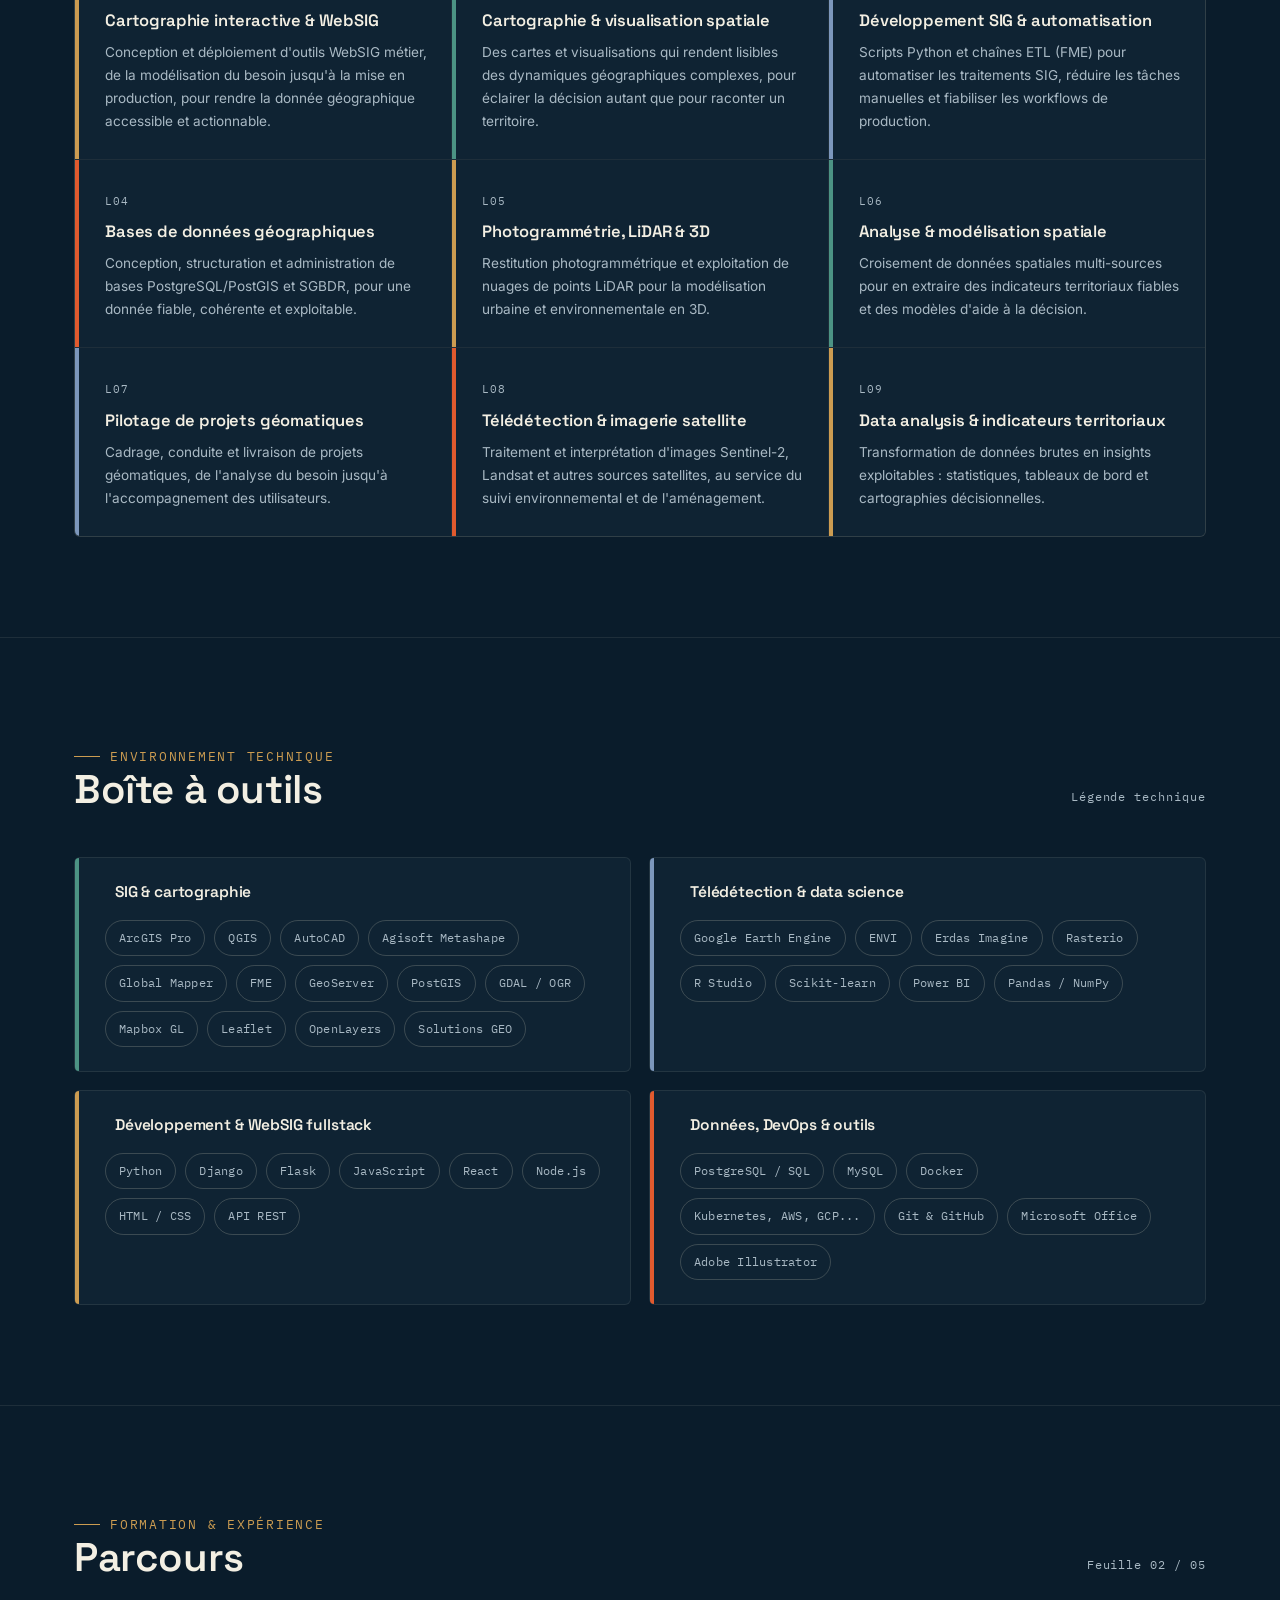
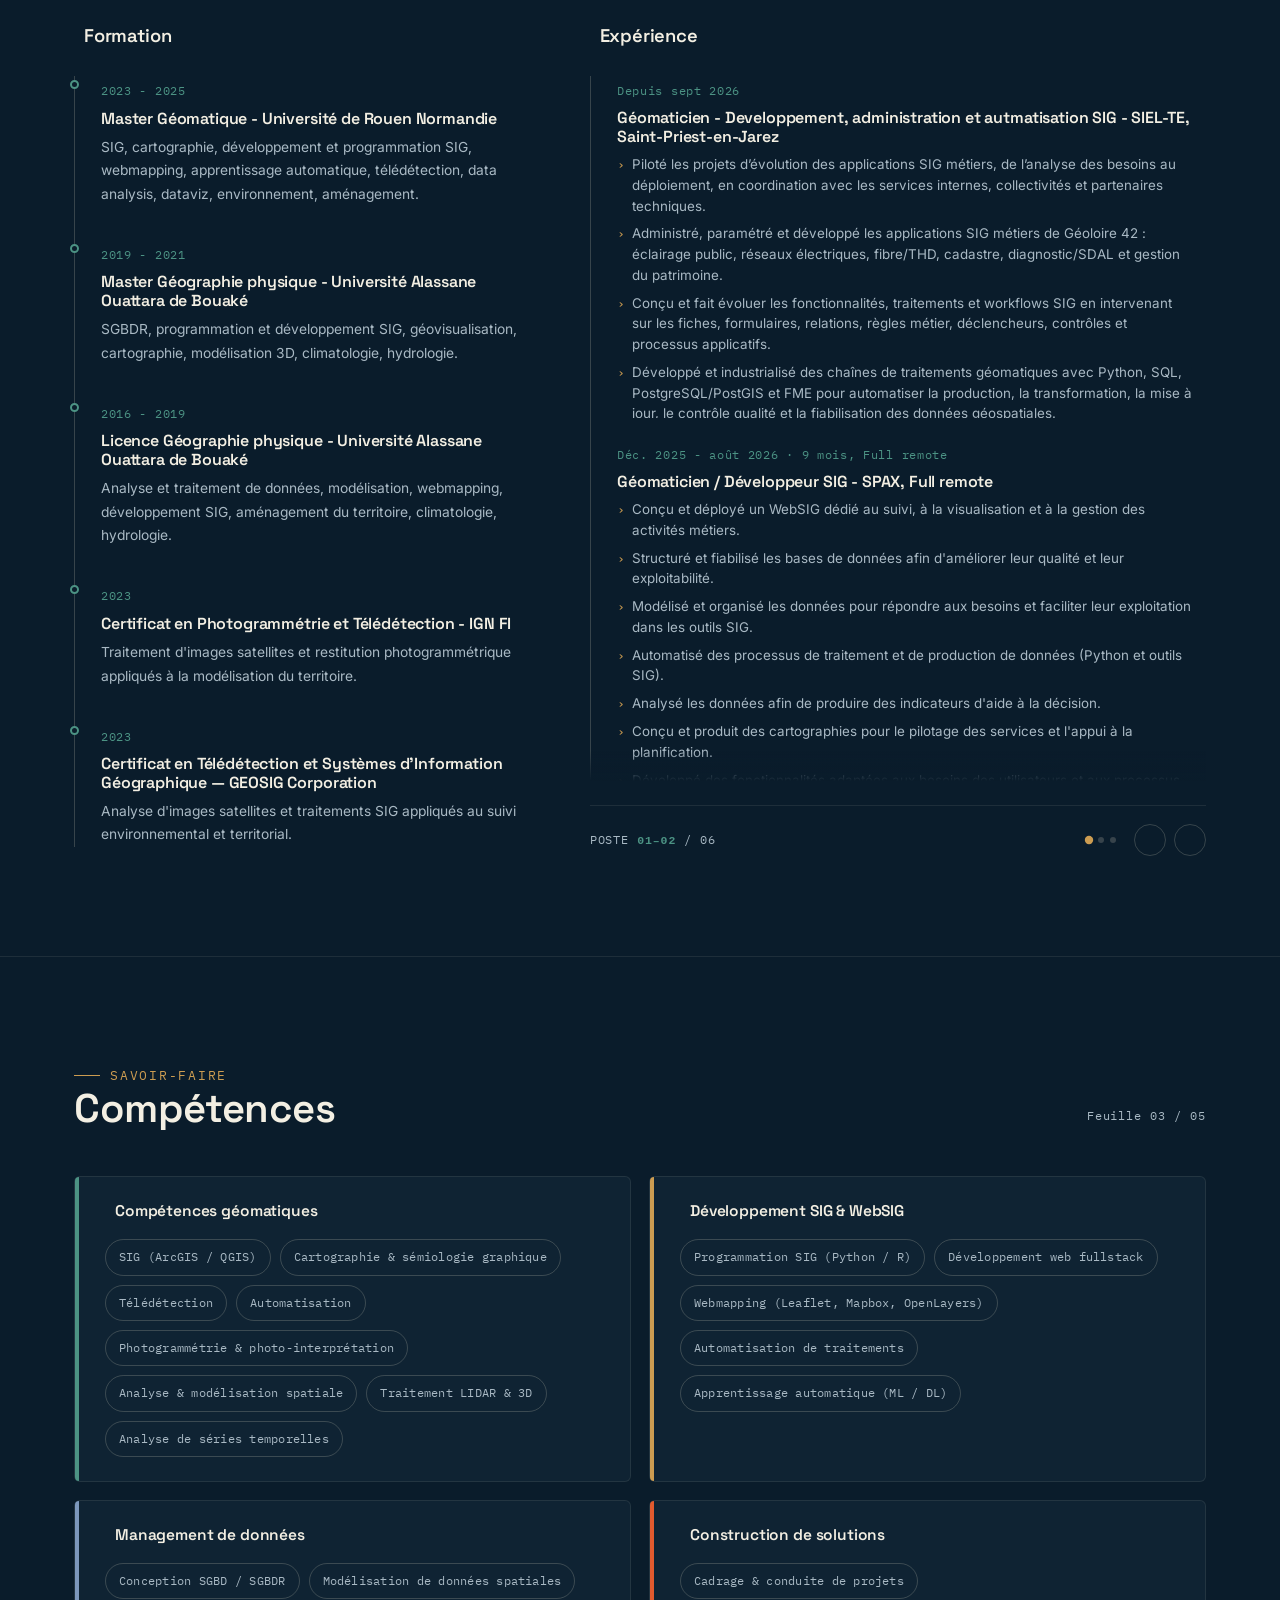
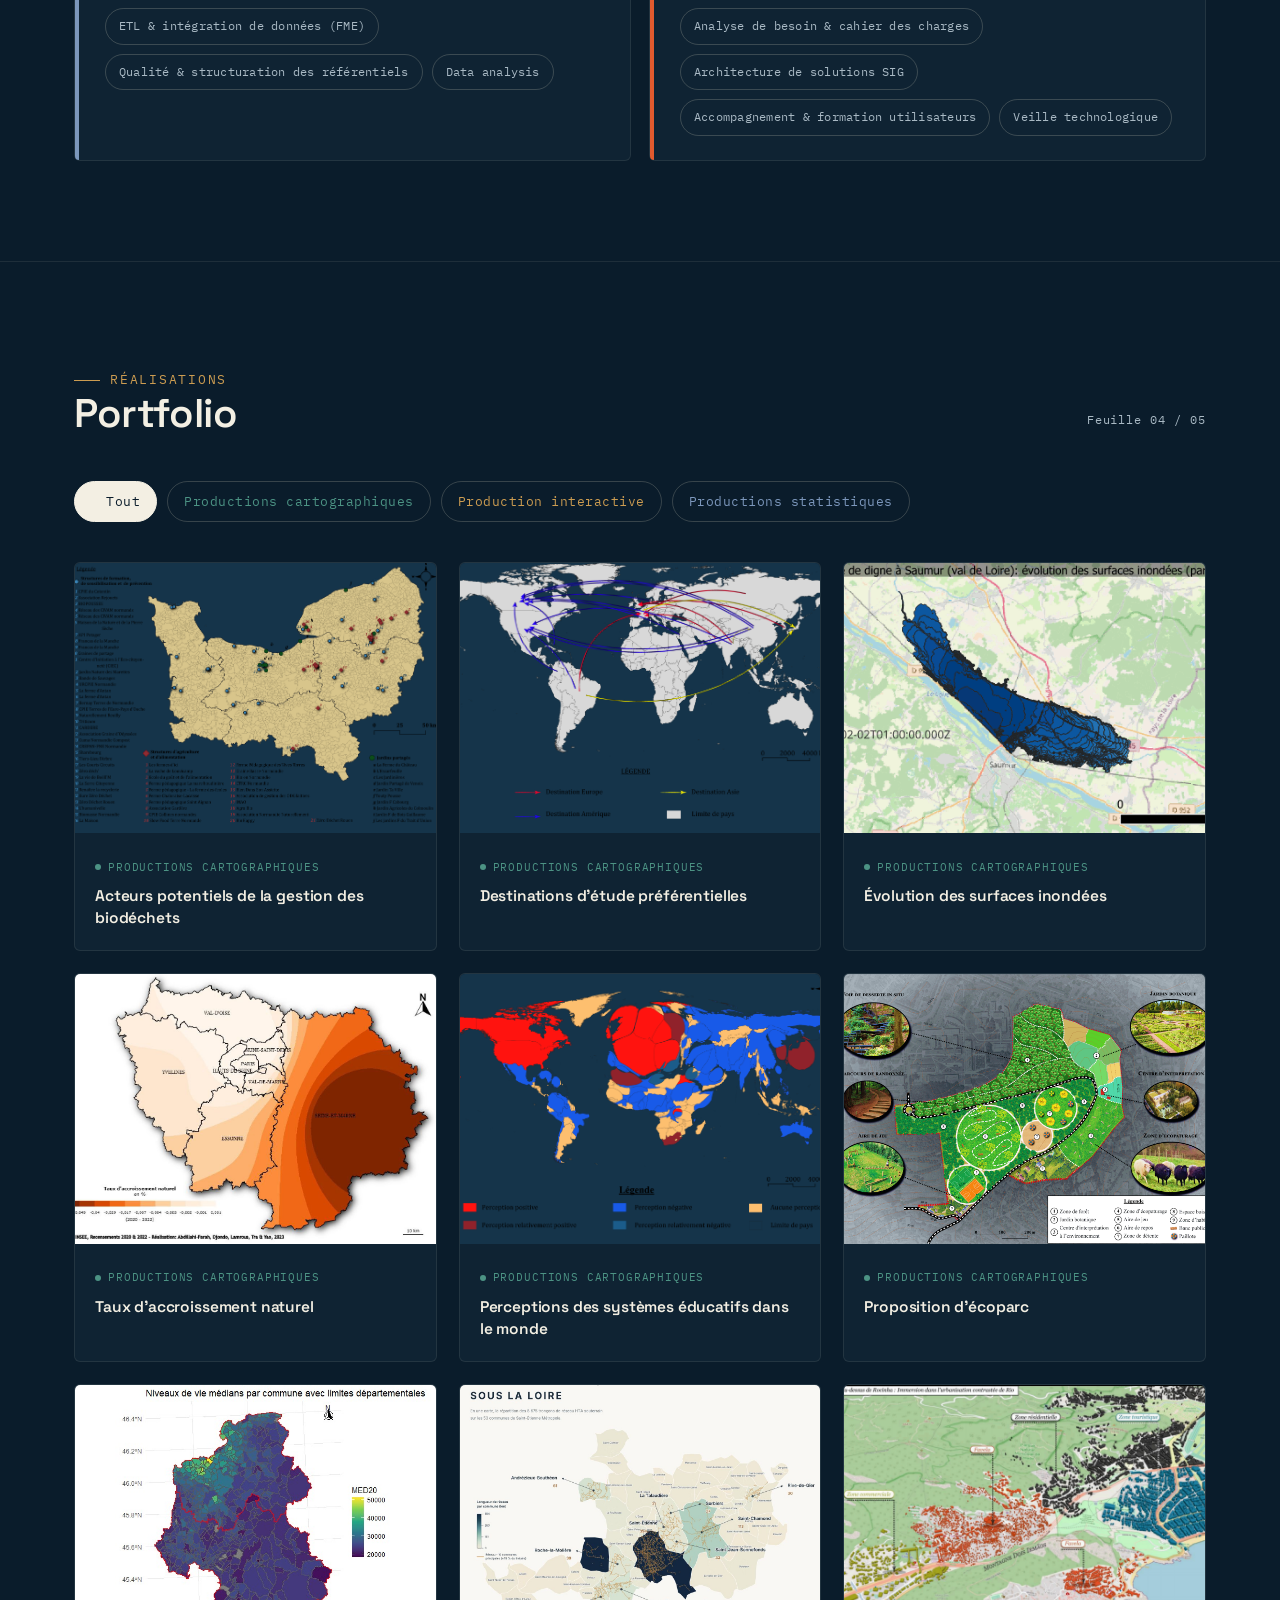
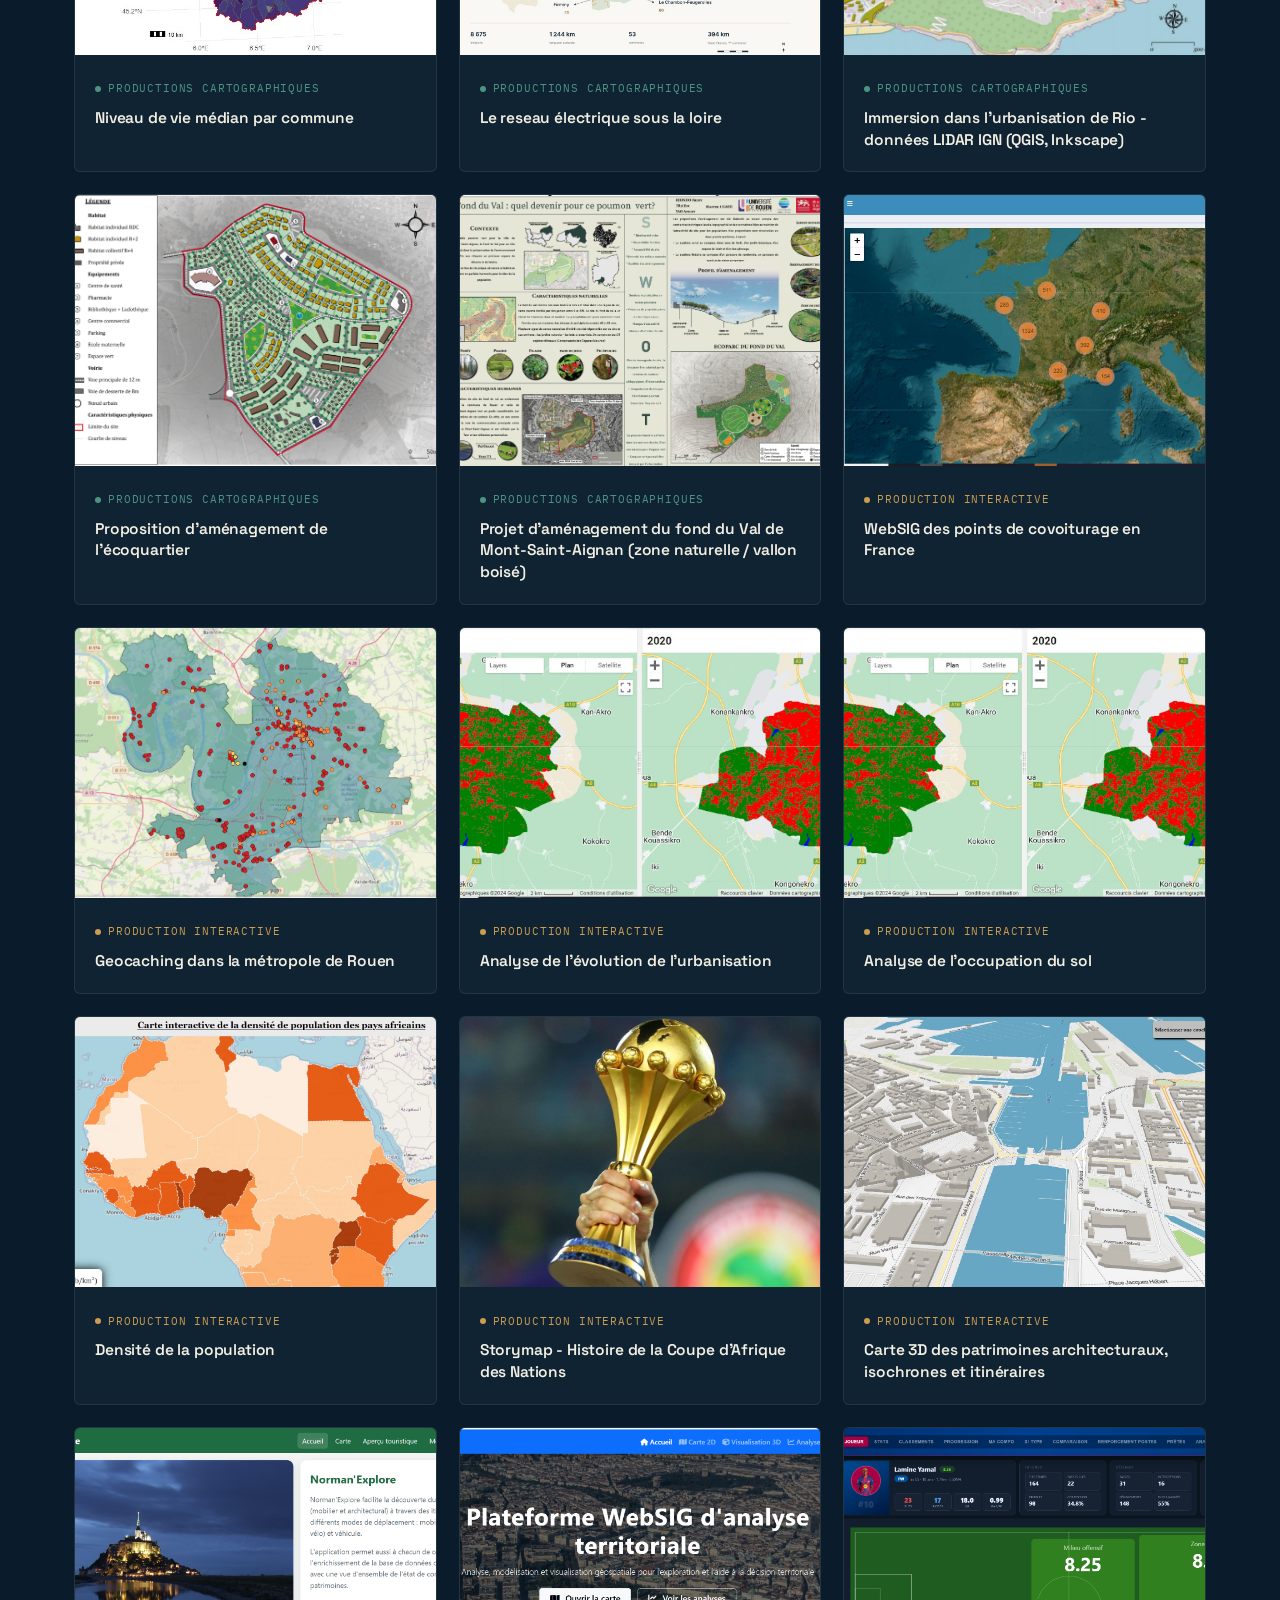
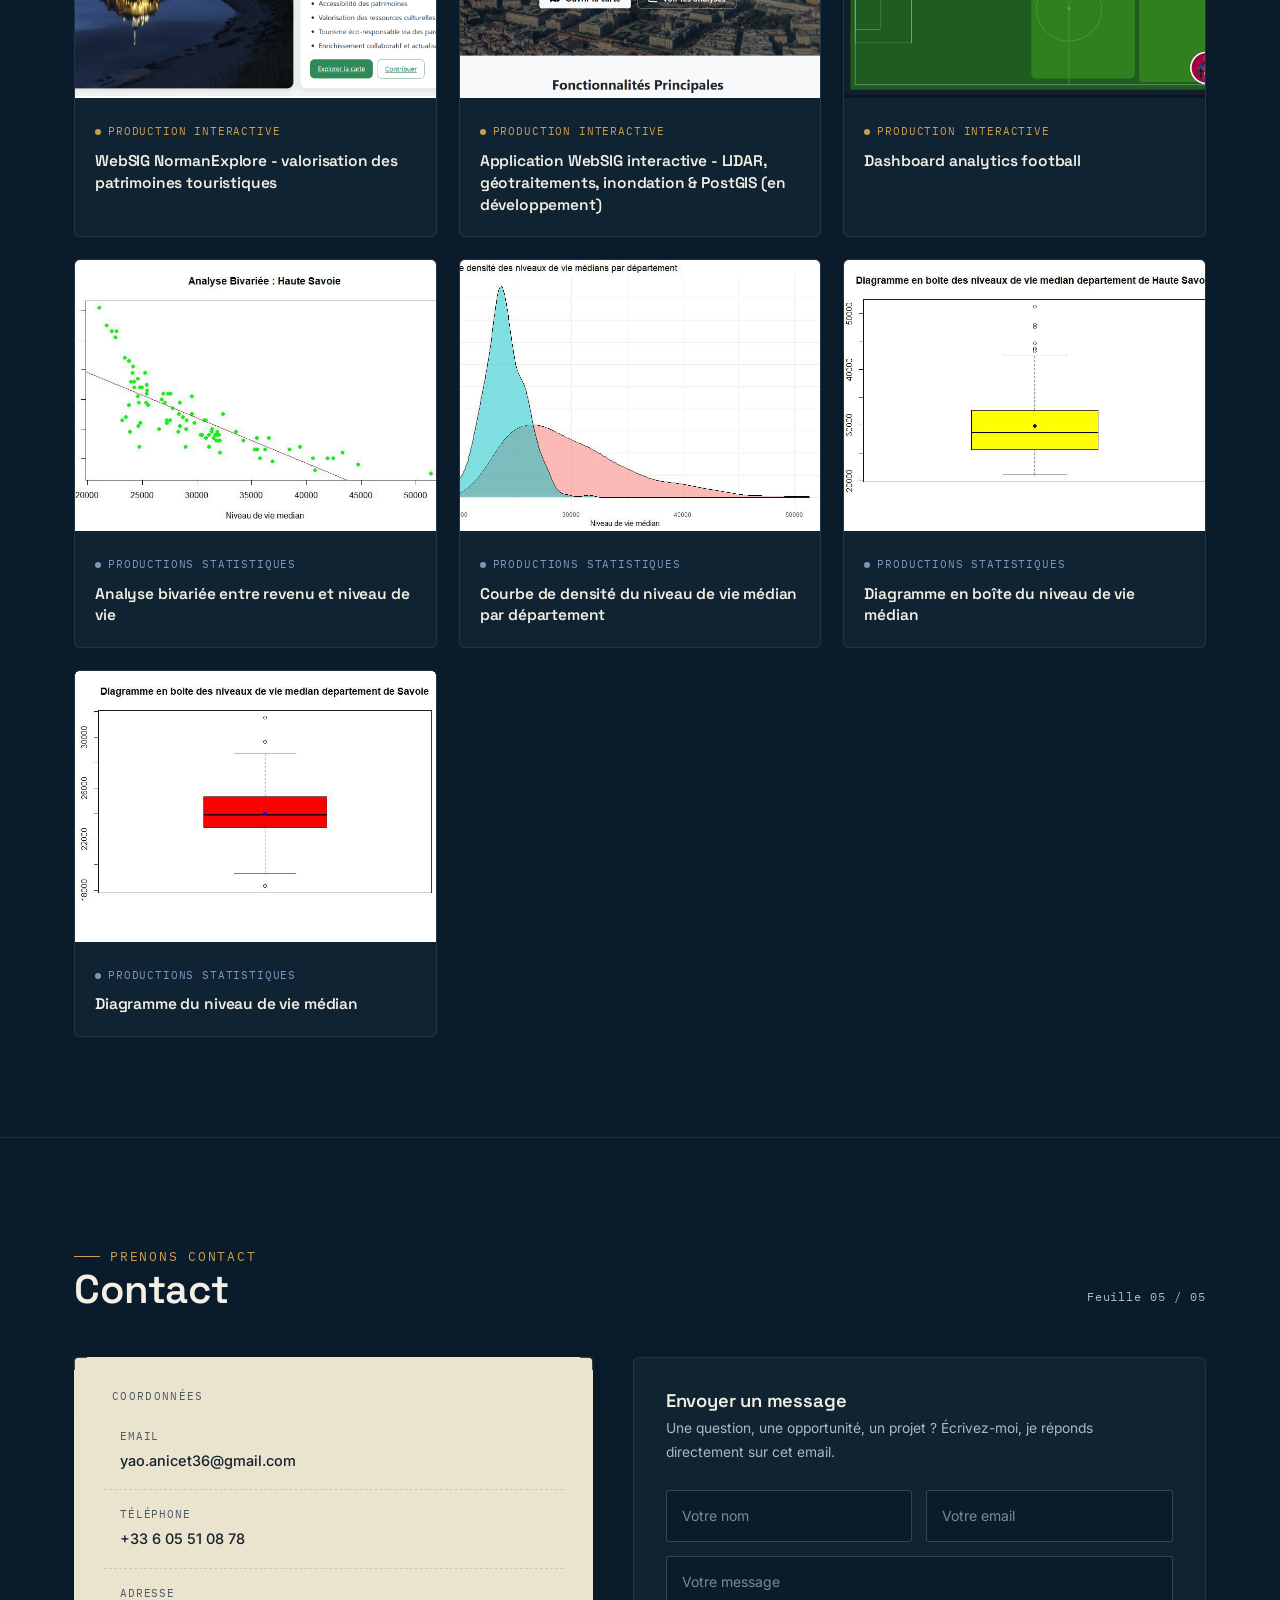
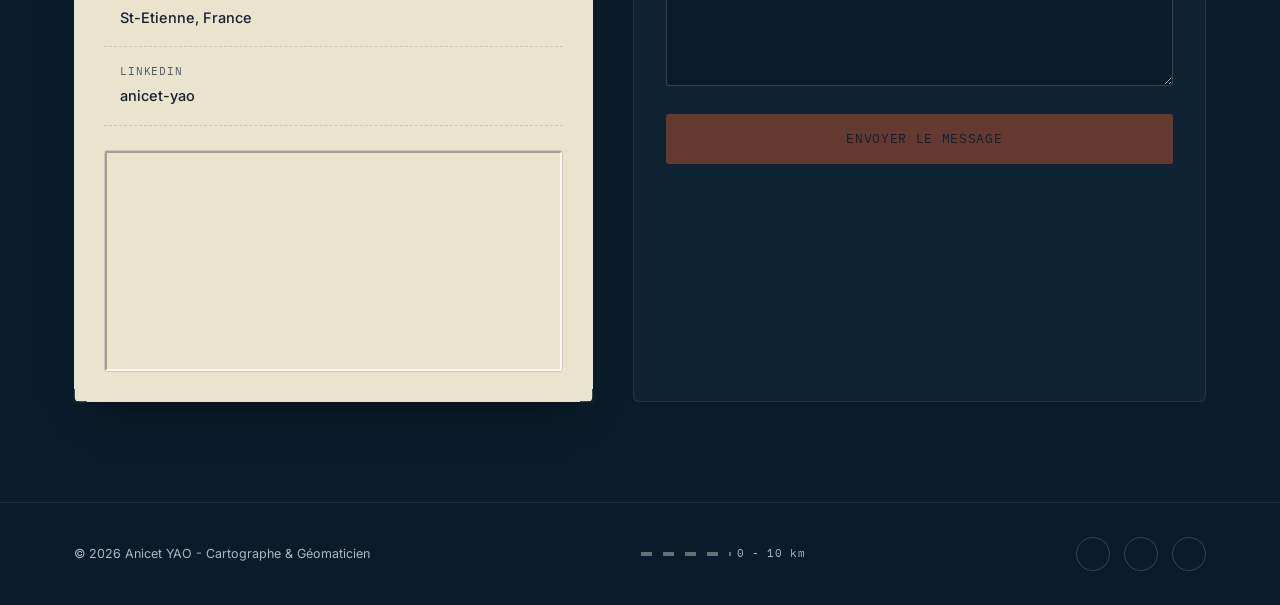
==== commit 9f8b4081: "Mise à jour du portfolio" ====
--- a/index.html
+++ b/index.html
@@ -407,6 +407,7 @@
                 <li class="tag">Mapbox GL</li>
                 <li class="tag">Leaflet</li>
                 <li class="tag">OpenLayers</li>
+                <li class="tag">Solutions GEO</li>
               </ul>
             </div>
 
@@ -486,7 +487,7 @@
               </div>
               <ol class="track">
                 <li class="track-item">
-                  <span class="track-year">2023 - 2024</span>
+                  <span class="track-year">2023 - 2025</span>
                   <h4 class="track-title">
                     Master Géomatique - Université de Rouen Normandie
                   </h4>
@@ -556,9 +557,9 @@
                 <div class="track-slider-viewport" data-track-viewport>
                   <ol class="track" data-track>
                     <li class="track-item">
-                      <span class="track-year">Depuis Aout 2026</span>
+                      <span class="track-year">Depuis sept 2026</span>
                       <h4 class="track-title">
-                        Géomaticien - Chargé de projet SIG - SIEL-TE,
+                        Géomaticien - Developpement, administration et autmatisation SIG - SIEL-TE,
                         Saint-Priest-en-Jarez
                       </h4>
                       <ul class="track-list">
@@ -756,7 +757,7 @@
 
                     <li class="track-item">
                       <span class="track-year"
-                        >Mai 2023 - févr. 2024 · 10 mois, Abidjan</span
+                        >Mai 2023 - Fev. 2024 · 10 mois, Abidjan</span
                       >
                       <h4 class="track-title">
                         Cartographe - Géomaticien, Cabinet de géomatique (CGEG),
@@ -789,7 +790,7 @@
 
                     <li class="track-item">
                       <span class="track-year"
-                        >Nov. 2021 - Mai. 2023 · 1 an 6 mois, Abidjan</span
+                        >Nov. 2021 - avril. 2023 · 1 an 6 mois, Abidjan</span
                       >
                       <h4 class="track-title">
                         Géomaticien - Administrateur SIG, IGN FI/GEOFIT, Abidjan
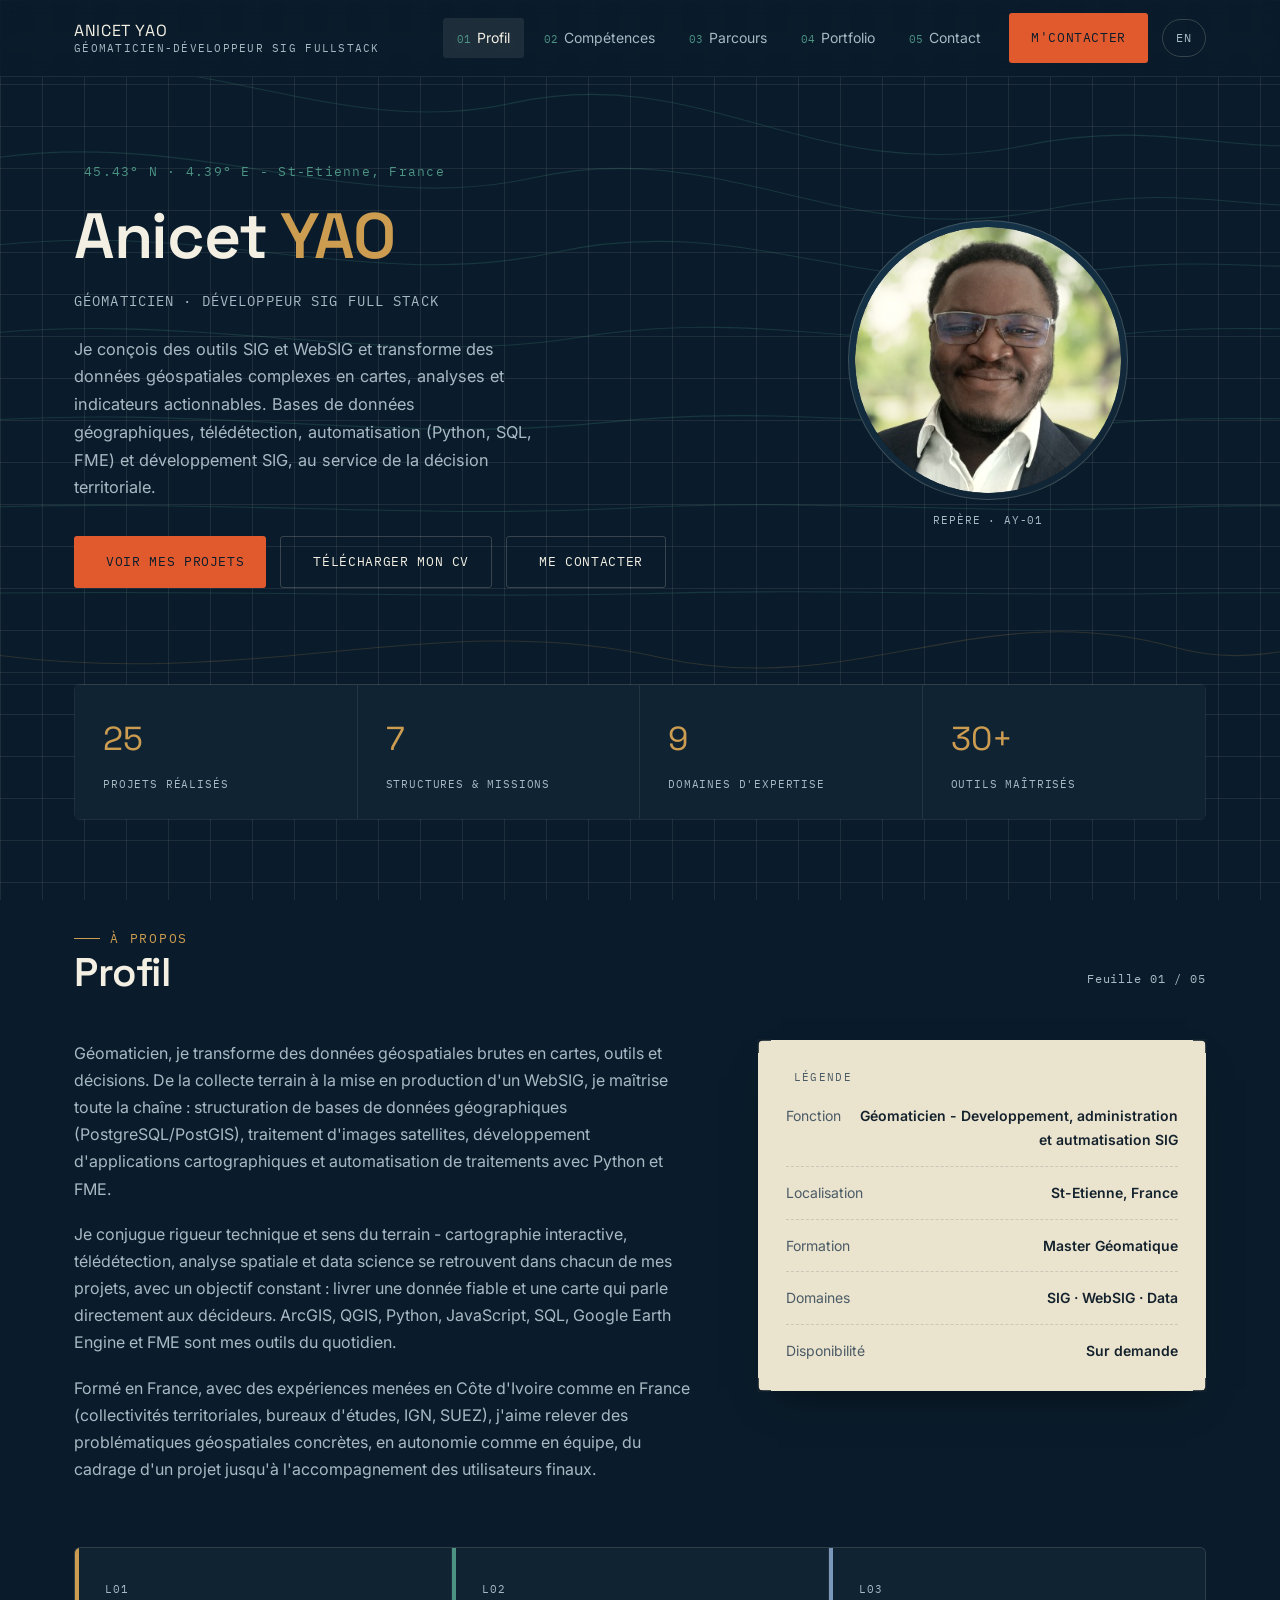
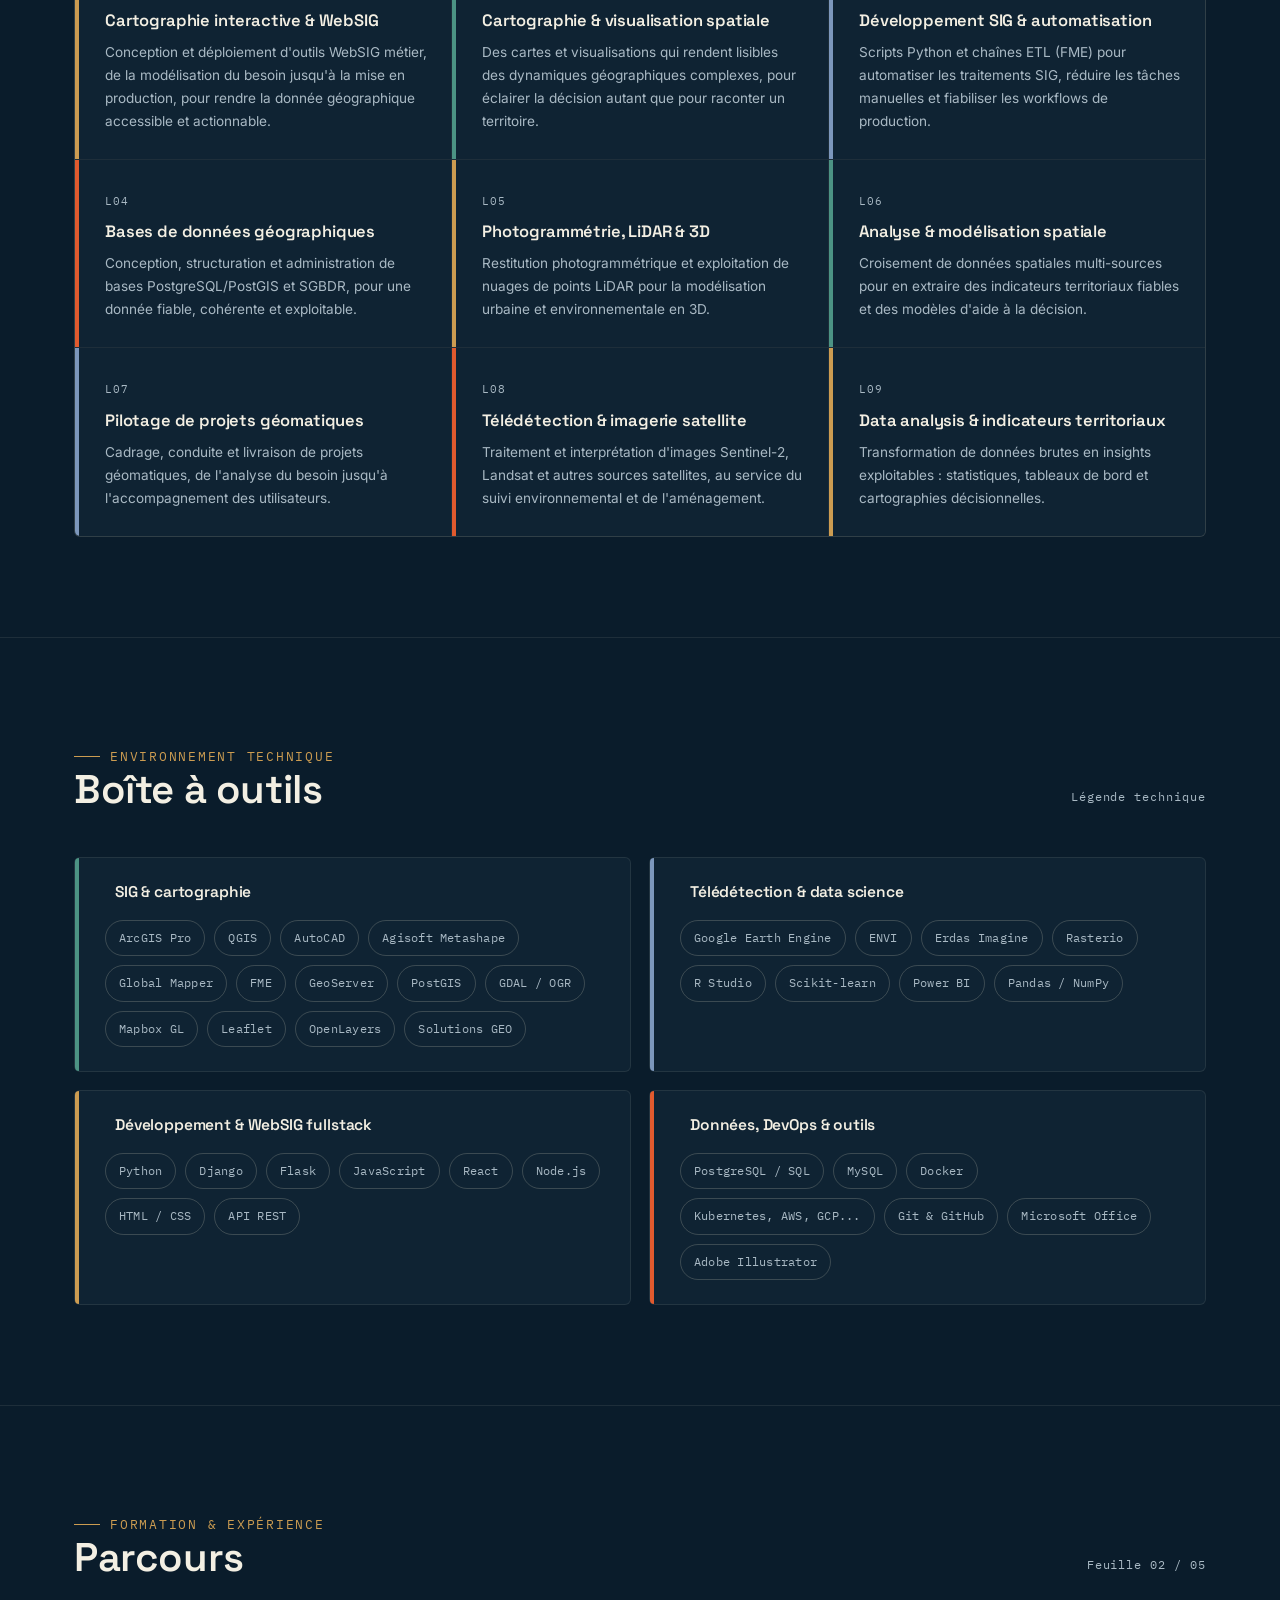
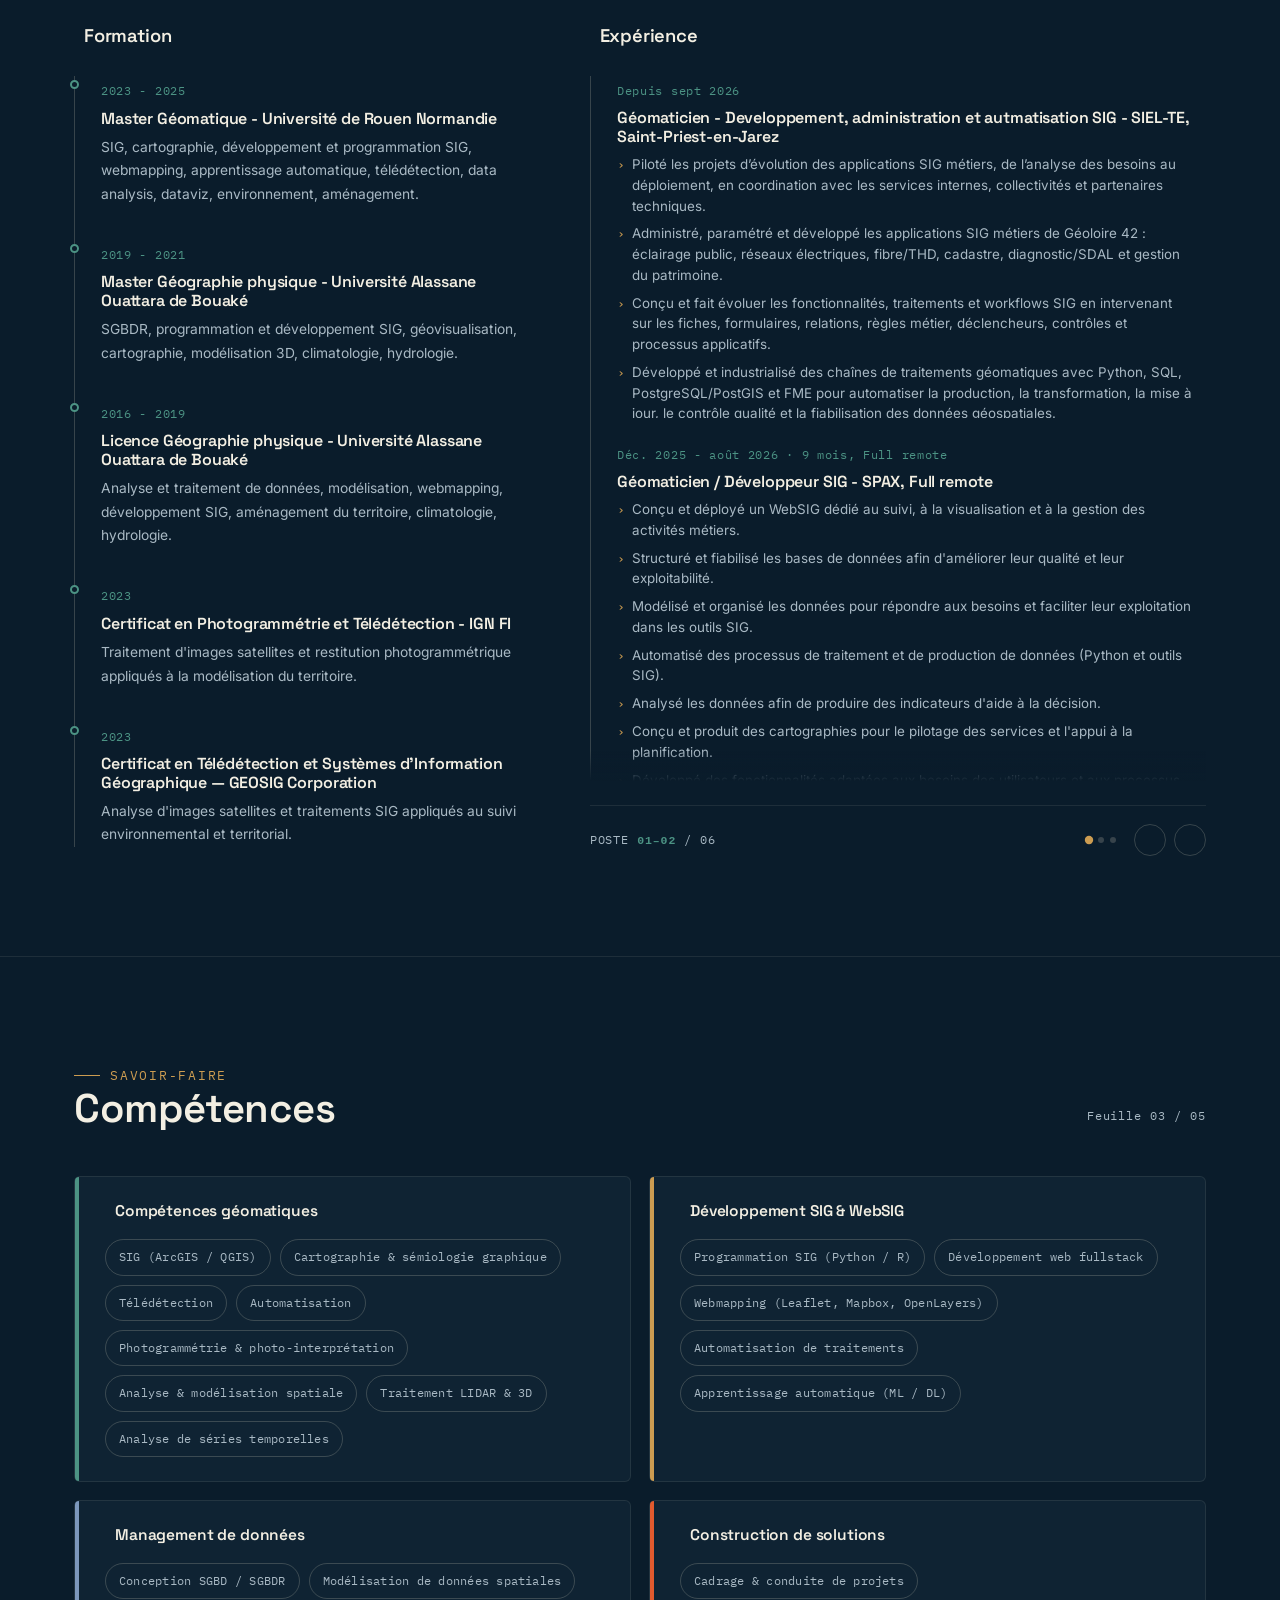
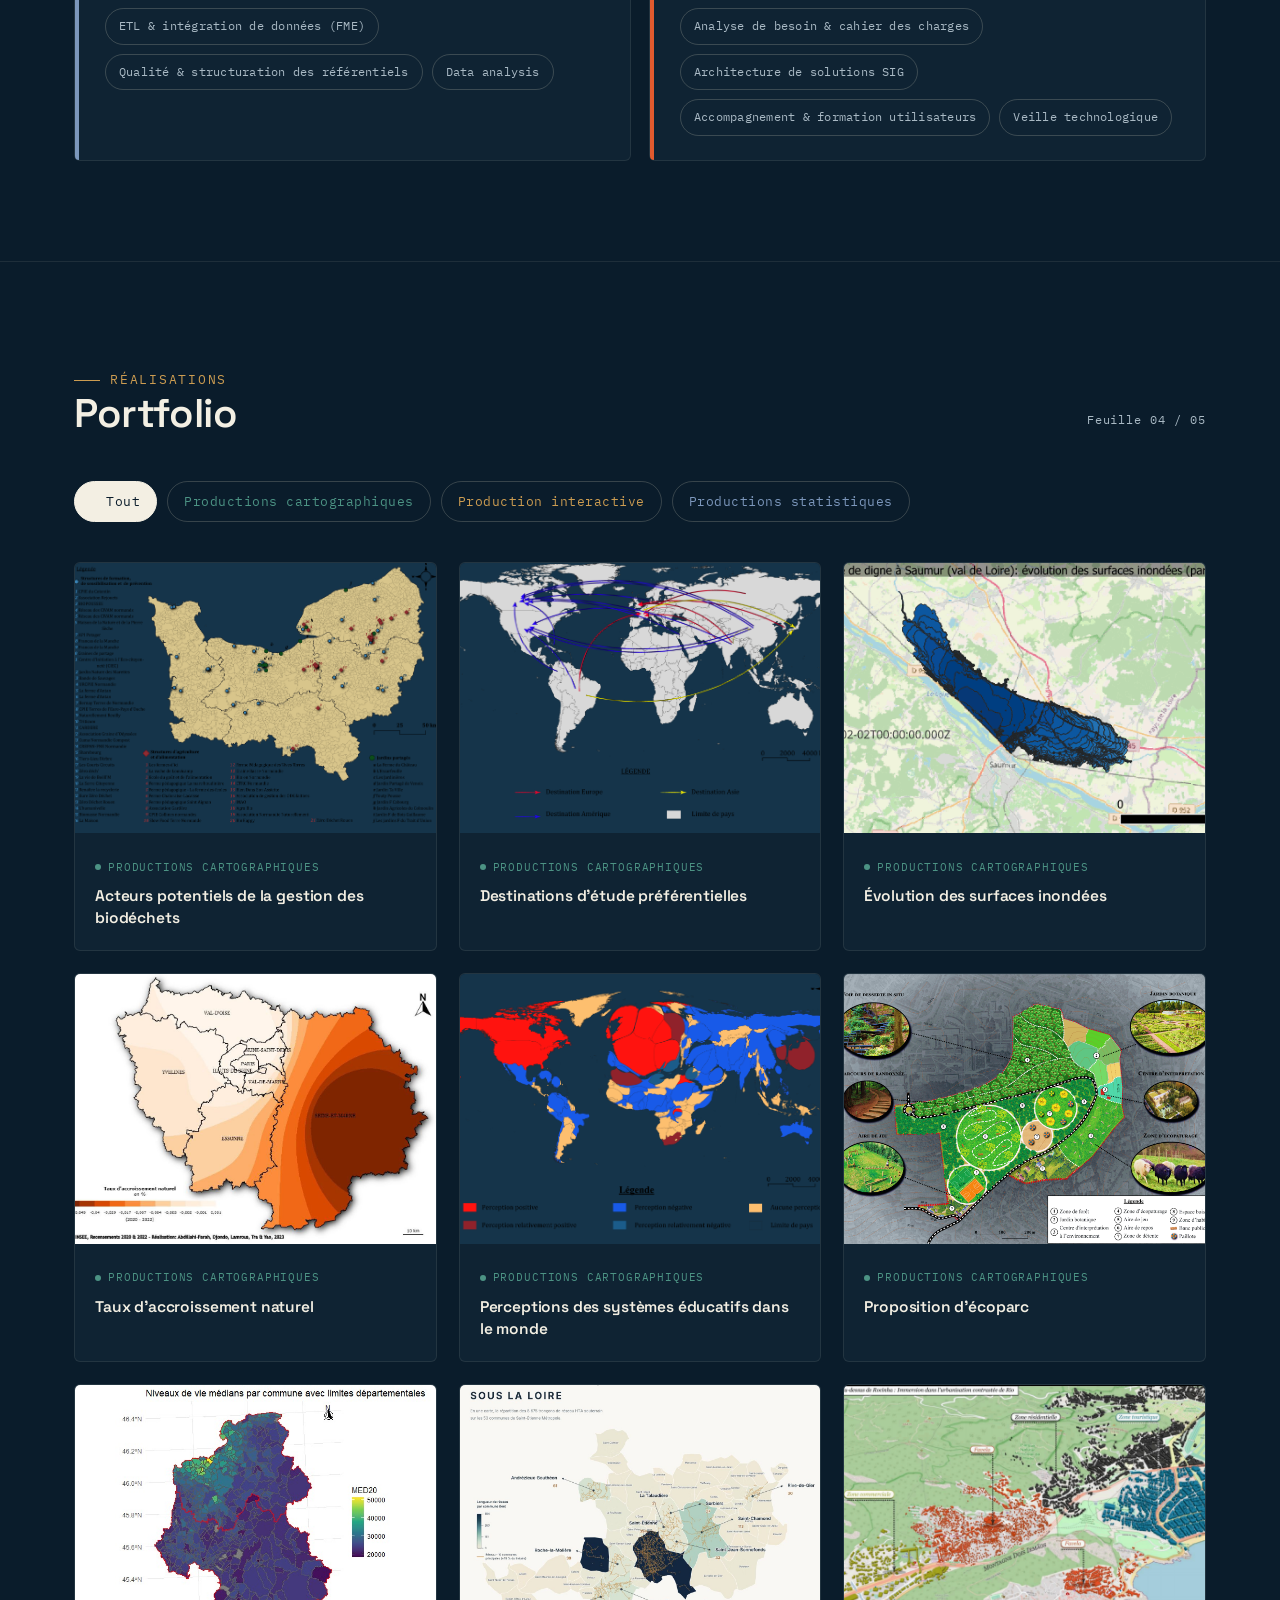
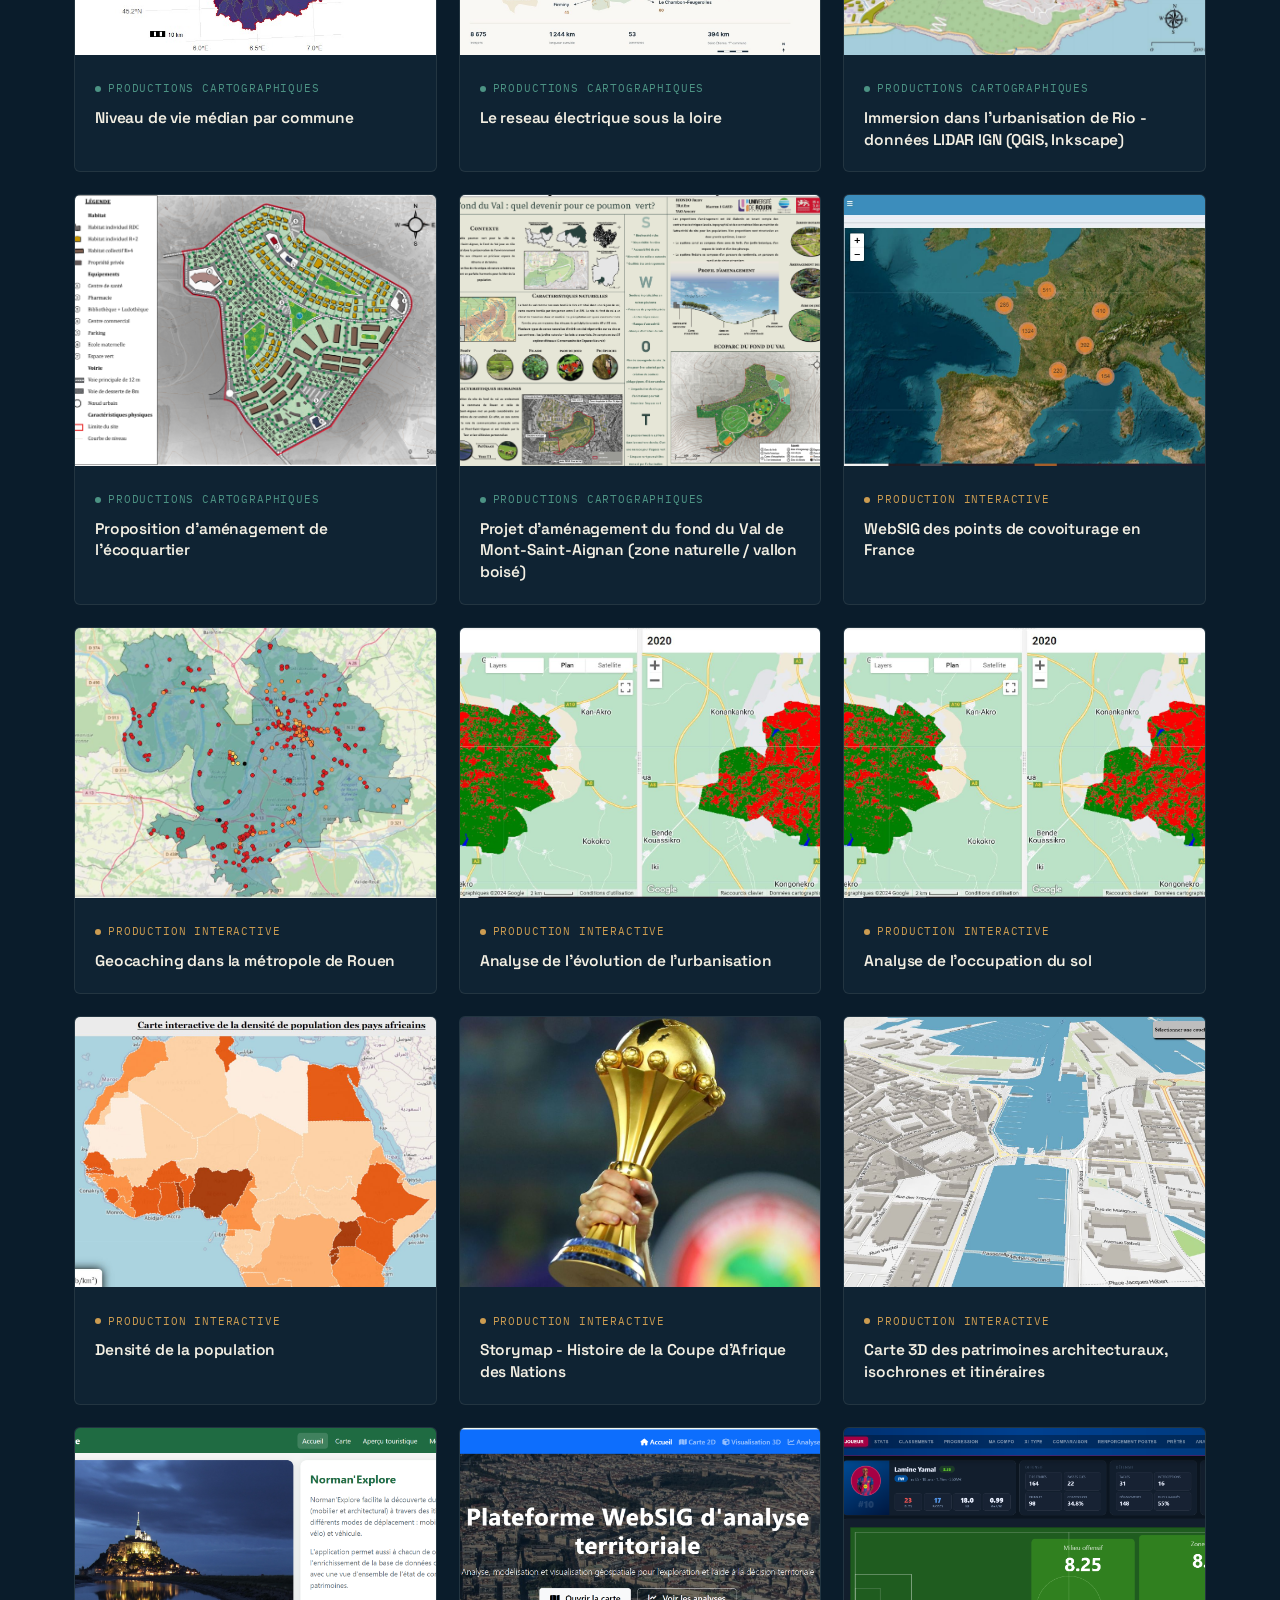
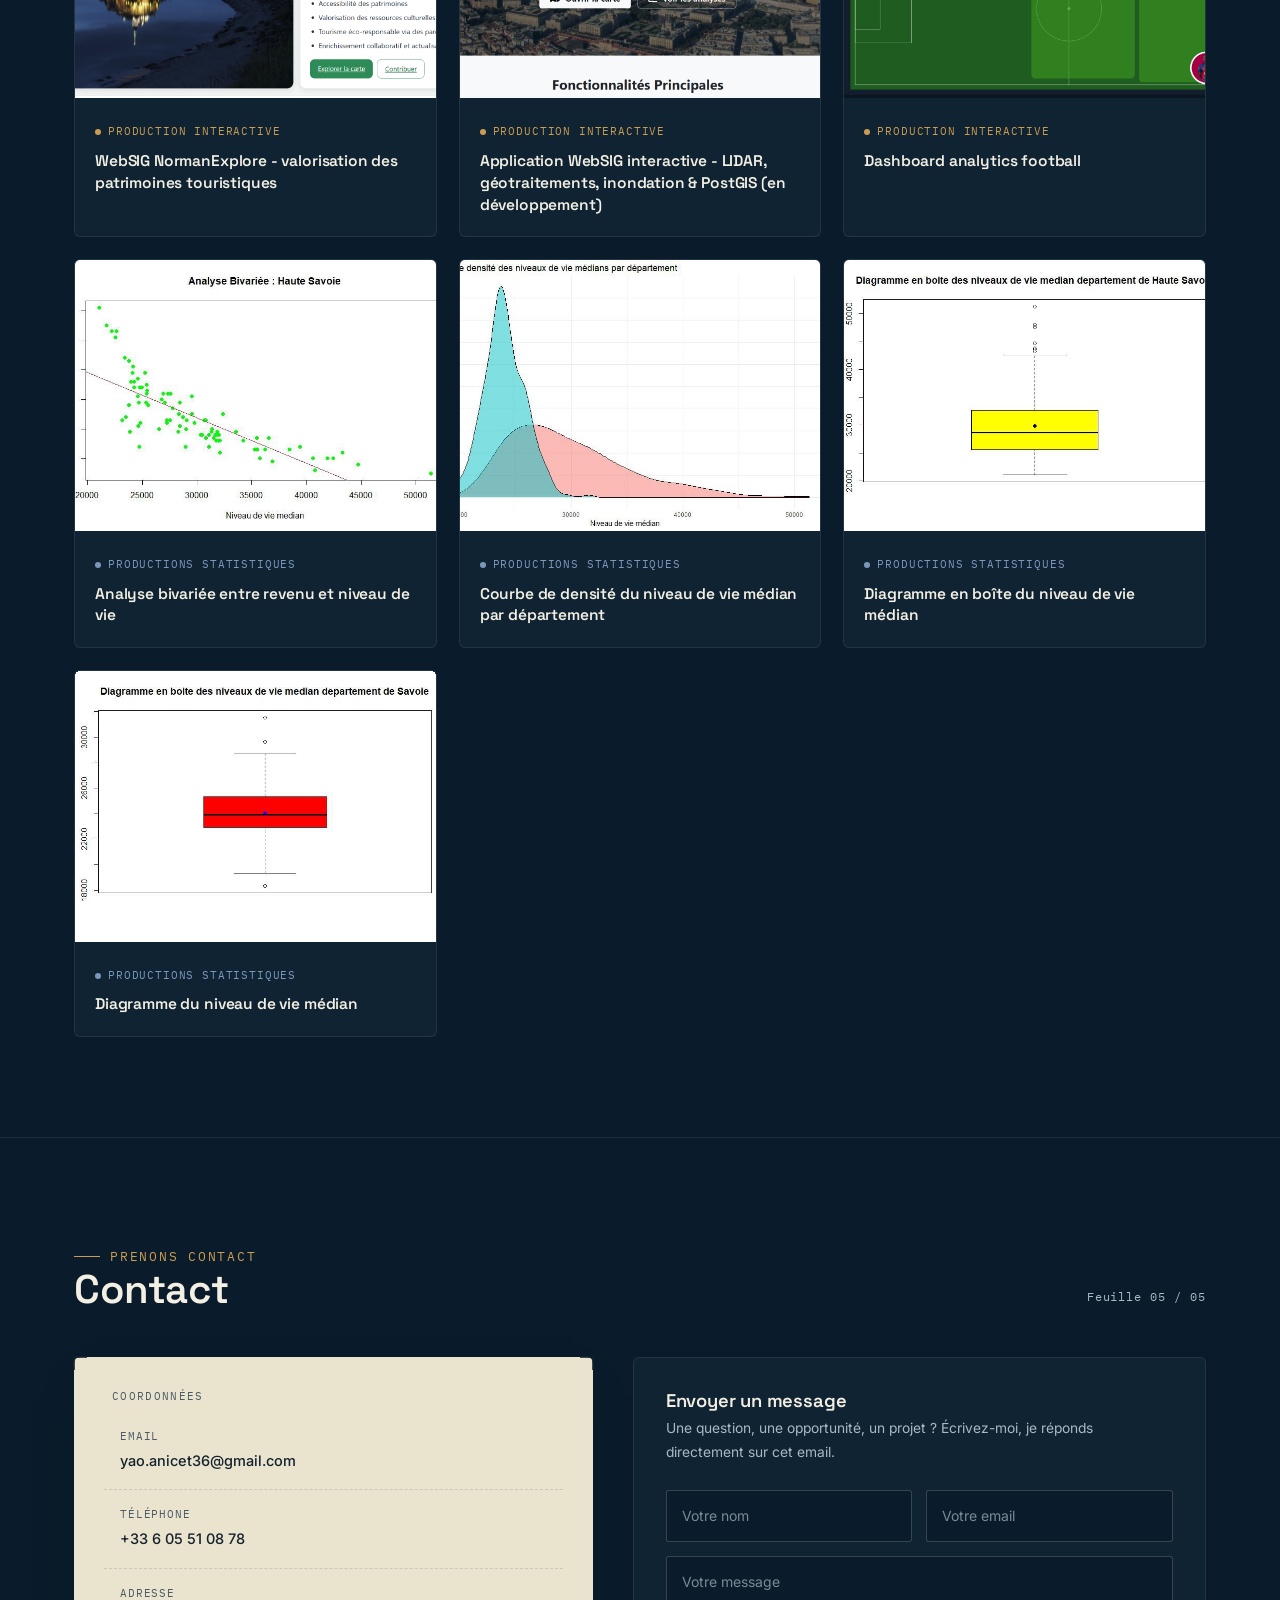
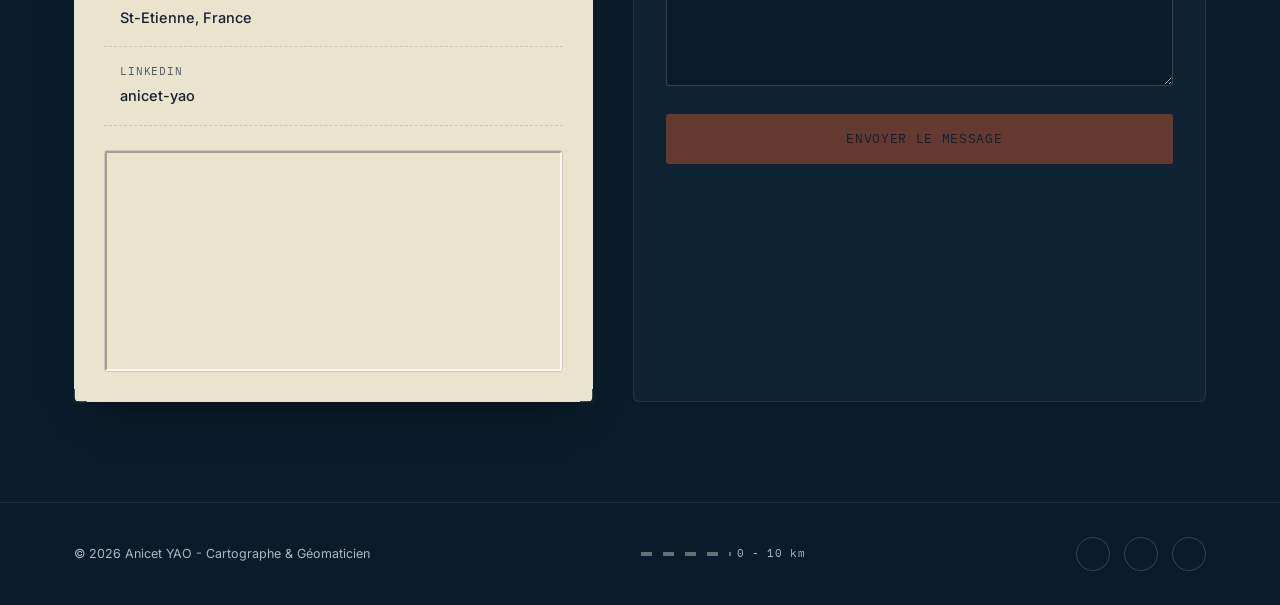
==== commit cc966583: "Description des modifications" ====
--- a/index.html
+++ b/index.html
@@ -255,7 +255,10 @@
               <div class="legend-list">
                 <div class="legend-item">
                   <span class="k">Fonction</span
-                  ><span class="v">Géomaticien - Chargé de projet SIG</span>
+                  ><span class="v"
+                    >Géomaticien - Developpement, administration et
+                    autmatisation SIG</span
+                  >
                 </div>
                 <div class="legend-item">
                   <span class="k">Localisation</span
@@ -559,8 +562,8 @@
                     <li class="track-item">
                       <span class="track-year">Depuis sept 2026</span>
                       <h4 class="track-title">
-                        Géomaticien - Developpement, administration et autmatisation SIG - SIEL-TE,
-                        Saint-Priest-en-Jarez
+                        Géomaticien - Developpement, administration et
+                        autmatisation SIG - SIEL-TE, Saint-Priest-en-Jarez
                       </h4>
                       <ul class="track-list">
                         <li>
